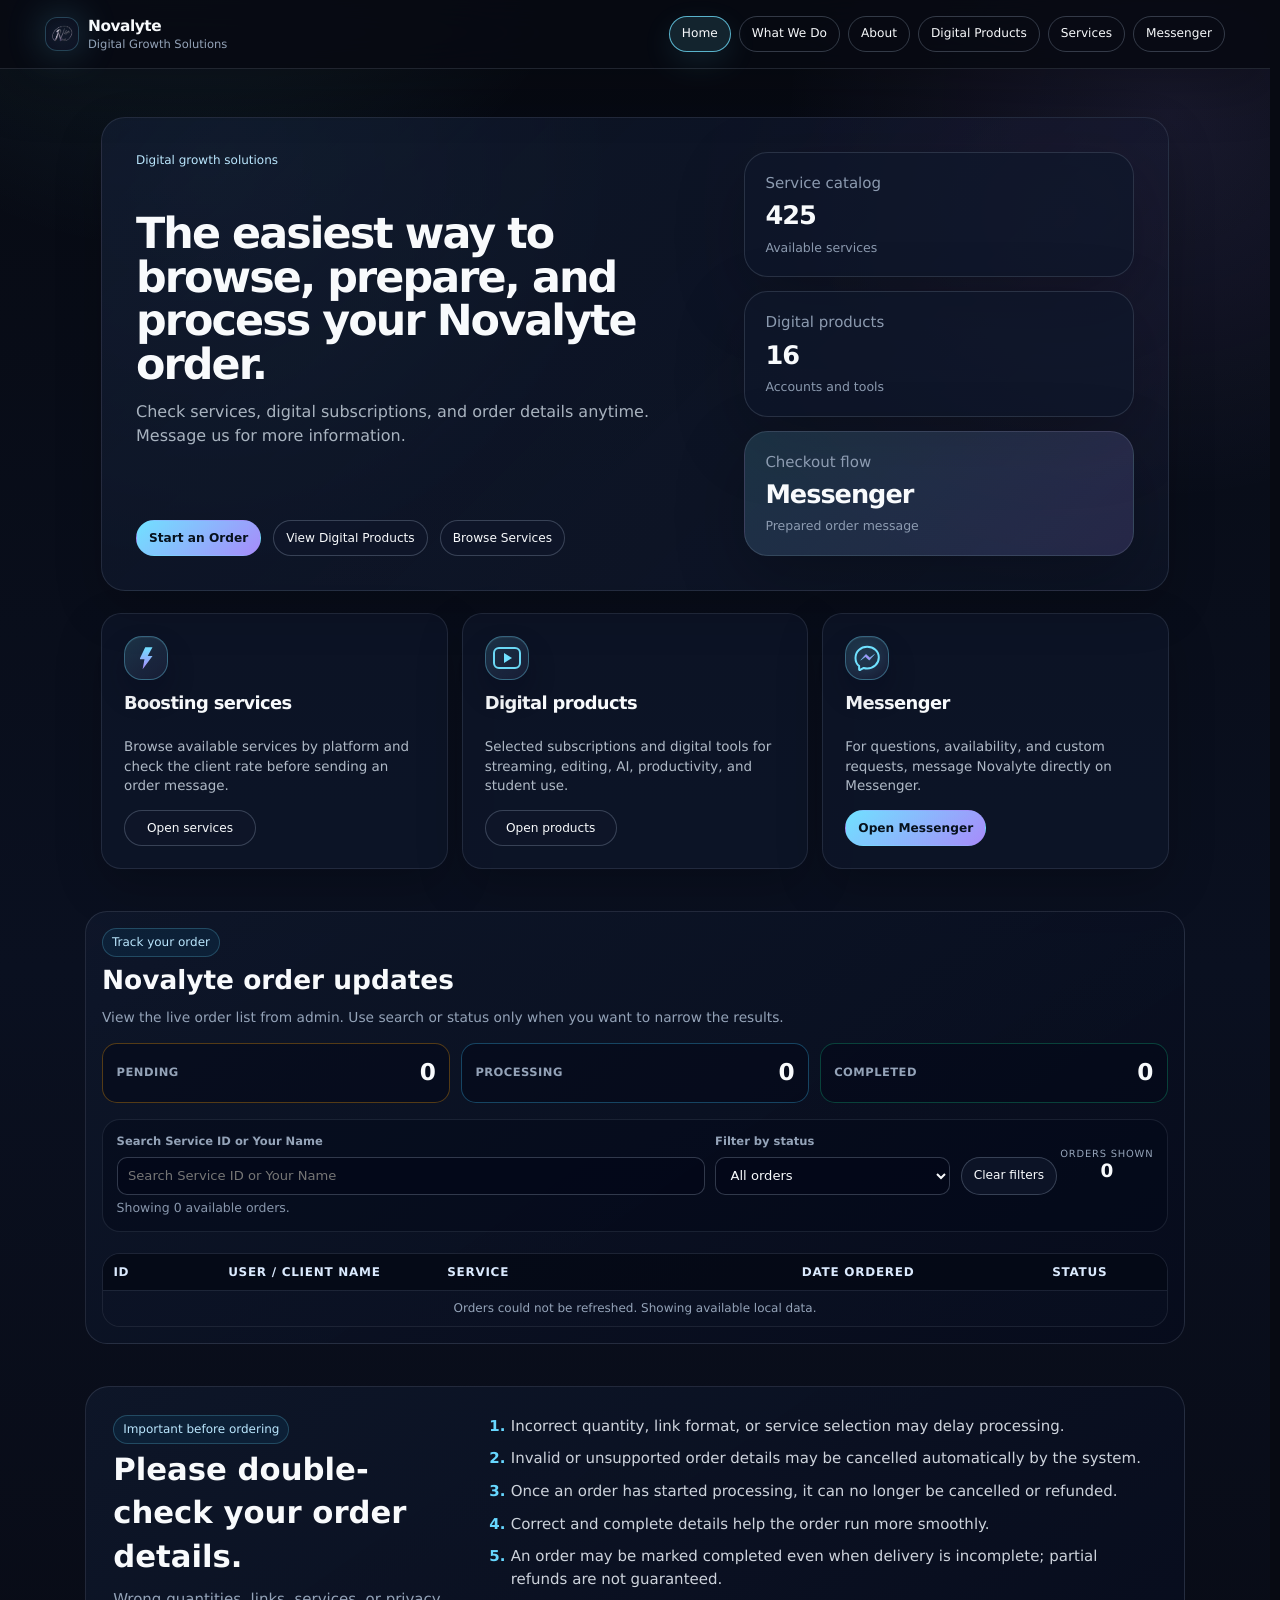
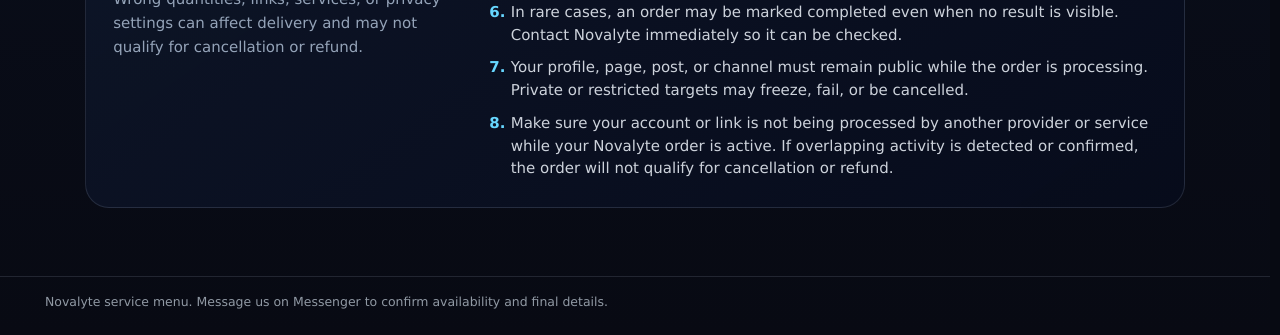
==== index.html @ 7246954b "Novalyte-v6.0.40-group-and-fade-voided-orders" ====
<!doctype html>
<html lang="en">
<head>
  <meta charset="utf-8">
  <meta name="viewport" content="width=device-width, initial-scale=1">
  <title>Novalyte Digital Growth Portal</title>
  <meta name="description" content="Novalyte digital growth portal for social growth services, digital subscriptions, and Messenger-ready checkout.">
  <link rel="icon" href="assets/icons/novalyte.svg" type="image/svg+xml">
  <link rel="stylesheet" href="assets/css/styles.css?v=6.0.40">
  <link rel="stylesheet" href="assets/css/mobile.css?v=6.0.31" media="screen and (max-width: 820px)">
</head>
<body data-build="v6.0.0">
  <header class="topbar">
    <div class="shell topbar-inner">
      <a class="brand" href="#top" id="homeBrand" aria-label="Novalyte home">
        <span class="logo-mark brand-logo-frame">
          <img class="brand-logo-img" src="./Resources/Brand/novalyte.png?v=6.0.0" alt="Novalyte" loading="eager" decoding="async">
        </span>
        <span>
          <span class="brand-title">Novalyte</span>
          <span class="brand-subtitle">Digital Growth Solutions</span>
        </span>
      </a>
      <button class="mobile-nav-toggle" id="mobileNavToggle" type="button" aria-label="Open menu" aria-expanded="false" aria-controls="primaryNav">
        <span></span>
        <span></span>
        <span></span>
      </button>
      <nav class="nav-actions" id="primaryNav" aria-label="Primary navigation">
        <a class="btn ghost" href="#home" id="homeNavBtn">Home</a>
        <a class="btn ghost" href="#what-we-do" id="whatWeDoNavBtn">What We Do</a>
        <a class="btn ghost" href="#about-novalyte" id="aboutNavBtn">About</a>
        <a class="btn ghost" href="#digital-products" id="digitalProductsNavBtn">Digital Products</a>
        <a class="btn ghost" href="#services" id="servicesNavBtn">Services</a>
        <a class="btn ghost" href="https://www.facebook.com/messages/t/1240324299157071" id="messengerNavLink" target="_blank" rel="noopener">Messenger</a>
      </nav>
    </div>
  </header>

  <main id="top">
    <section class="client-home-section" id="home">
      <div class="shell client-home-shell">
        <div class="client-home-hero elevated-card">
          <div class="client-home-copy">
            <span class="eyebrow client-home-eyebrow-plain">Digital growth solutions</span>
            <h1>The easiest way to browse, prepare, and process your Novalyte order.</h1>
            <p>Check services, digital subscriptions, and order details anytime. Message us for more information.</p>
            <div class="client-home-actions">
              <button class="btn primary" type="button" data-client-view="order">Start an Order</button>
              <button class="btn" type="button" data-client-view="digital-products">View Digital Products</button>
              <button class="btn" type="button" data-client-view="services">Browse Services</button>
            </div>
          </div>
          <div class="client-home-panel">
            <div class="home-metric-card">
              <span>Service catalog</span>
              <strong id="homeVisibleServices">0</strong>
              <small>Available services</small>
            </div>
            <div class="home-metric-card">
              <span>Digital products</span>
              <strong id="homeDigitalProducts">0</strong>
              <small>Accounts and tools</small>
            </div>
            <div class="home-metric-card highlight">
              <span>Checkout flow</span>
              <strong>Messenger</strong>
              <small>Prepared order message</small>
            </div>
          </div>
        </div>

        <div class="client-info-grid">
          <article class="client-info-card">
            <span class="info-icon info-icon-boost" aria-hidden="true"></span>
            <h2>Boosting services</h2>
            <p>Browse available services by platform and check the client rate before sending an order message.</p>
            <button class="btn small" type="button" data-client-view="services">Open services</button>
          </article>
          <article class="client-info-card">
            <span class="info-icon info-icon-digital" aria-hidden="true"></span>
            <h2>Digital products</h2>
            <p>Selected subscriptions and digital tools for streaming, editing, AI, productivity, and student use.</p>
            <button class="btn small" type="button" data-client-view="digital-products">Open products</button>
          </article>
          <article class="client-info-card">
            <span class="info-icon info-icon-message" aria-hidden="true">
              <svg class="messenger-svg" viewBox="0 0 64 64" focusable="false" aria-hidden="true">
                <path class="messenger-bubble" d="M32 8C18.2 8 7.4 18.1 7.4 31.5c0 7 2.9 13.1 7.7 17.3v7.2c0 1.1 1.3 1.8 2.2 1.1l7.6-4.2c2.3.7 4.7 1.1 7.2 1.1 13.8 0 24.6-10.1 24.6-23.5S45.8 8 32 8Z"/>
                <path class="messenger-bolt" d="M18.4 36.3 29.5 24l8.2 7.3 10-7.3-11.1 12.3-8.2-7.1-10 7.1Z"/>
              </svg>
            </span>
            <h2>Messenger</h2>
            <p>For questions, availability, and custom requests, message Novalyte directly on Messenger.</p>
            <a class="btn small primary" href="https://www.facebook.com/messages/t/1240324299157071" target="_blank" rel="noopener">Open Messenger</a>
          </article>
        </div>

        <section class="client-order-tracker" aria-labelledby="clientOrderTrackerTitle">
          <div class="client-order-tracker-heading">
            <div>
              <span class="eyebrow">Track your order</span>
              <h2 id="clientOrderTrackerTitle">Novalyte order updates</h2>
              <p>View the live order list from admin. Use search or status only when you want to narrow the results.</p>
            </div>
          </div>

          <div class="client-order-count-grid" aria-label="Live order counts">
            <article class="client-order-count-card pending">
              <span>Pending</span>
              <strong id="clientPendingCount">0</strong>
            </article>
            <article class="client-order-count-card processing">
              <span>Processing</span>
              <strong id="clientProcessingCount">0</strong>
            </article>
            <article class="client-order-count-card completed">
              <span>Completed</span>
              <strong id="clientCompletedCount">0</strong>
            </article>
          </div>

          <form class="client-order-filter-bar" id="clientOrderLookupForm">
            <div class="field client-order-search-field">
              <label for="clientOrderLookup">Search Service ID or Your Name</label>
              <input class="input" id="clientOrderLookup" type="search" autocomplete="off" placeholder="Search Service ID or Your Name">
            </div>
            <div class="field client-order-status-field">
              <label for="clientOrderStatusSelect">Filter by status</label>
              <select class="select" id="clientOrderStatusSelect">
                <option value="all">All orders</option>
                <option value="pending">Pending</option>
                <option value="processing">Processing</option>
                <option value="completed">Completed</option>
              </select>
            </div>
            <button class="btn client-order-clear" id="clientOrderClearBtn" type="button">Clear filters</button>
            <div class="client-order-summary" aria-live="polite"><span>Orders shown</span><strong id="clientOrderResultCount">0</strong></div>
            <small class="client-order-lookup-notice" id="clientOrderLookupNotice" aria-live="polite">Showing all available orders.</small>
          </form>

          <div class="client-order-results" id="clientOrderResults" aria-live="polite">
            <div class="client-order-table-wrap">
              <table class="client-order-table">
                <colgroup>
                  <col class="client-order-col-id">
                  <col class="client-order-col-client">
                  <col class="client-order-col-service">
                  <col class="client-order-col-date">
                  <col class="client-order-col-status">
                </colgroup>
                <thead>
                  <tr>
                    <th scope="col">ID</th>
                    <th scope="col">User / Client Name</th>
                    <th scope="col">Service</th>
                    <th scope="col">Date Ordered</th>
                    <th scope="col">Status</th>
                  </tr>
                </thead>
                <tbody id="clientOrderResultList"></tbody>
              </table>
            </div>
          </div>
        </section>

        <section class="client-announcement-card" aria-labelledby="clientAnnouncementTitle">
          <div class="client-announcement-heading">
            <span class="eyebrow">Important before ordering</span>
            <h2 id="clientAnnouncementTitle">Please double-check your order details.</h2>
            <p>Wrong quantities, links, services, or privacy settings can affect delivery and may not qualify for cancellation or refund.</p>
          </div>
          <ol class="client-announcement-list">
            <li>Incorrect quantity, link format, or service selection may delay processing.</li>
            <li>Invalid or unsupported order details may be cancelled automatically by the system.</li>
            <li>Once an order has started processing, it can no longer be cancelled or refunded.</li>
            <li>Correct and complete details help the order run more smoothly.</li>
            <li>An order may be marked completed even when delivery is incomplete; partial refunds are not guaranteed.</li>
            <li>In rare cases, an order may be marked completed even when no result is visible. Contact Novalyte immediately so it can be checked.</li>
            <li>Your profile, page, post, or channel must remain public while the order is processing. Private or restricted targets may freeze, fail, or be cancelled.</li>
            <li>Make sure your account or link is not being processed by another provider or service while your Novalyte order is active. If overlapping activity is detected or confirmed, the order will not qualify for cancellation or refund.</li>
          </ol>
        </section>

      </div>
    </section>

    <section class="client-standalone-section hidden" id="what-we-do" aria-labelledby="clientWhatWeDoTitle">
      <div class="shell client-standalone-shell">
        <div class="client-direction-section elevated-card">
          <div class="client-section-heading">
            <span class="eyebrow">What we do</span>
            <h1 id="clientWhatWeDoTitle">A cleaner way to order social growth services and digital products.</h1>
            <p>Novalyte keeps the process simple: browse the menu, prepare details, send a message, and confirm before anything is processed.</p>
          </div>
          <div class="client-feature-grid">
            <article class="client-feature-card">
              <h3>Social growth services</h3>
              <p>Organized service options for views, reactions, followers, members, shares, and other platform-based needs.</p>
            </article>
            <article class="client-feature-card">
              <h3>Digital subscriptions</h3>
              <p>Selected streaming, AI, editing, and student tools with clear client pricing.</p>
            </article>
            <article class="client-feature-card">
              <h3>Order coordination</h3>
              <p>Order details are prepared in a clear format so the conversation is easier to confirm.</p>
            </article>
            <article class="client-feature-card">
              <h3>Clear service flow</h3>
              <p>A guided flow from browsing to Messenger confirmation, without unnecessary steps.</p>
            </article>
          </div>
        </div>

        <div class="client-process-section elevated-card" aria-labelledby="clientProcessTitle">
          <div class="client-section-heading compact-heading">
            <span class="eyebrow">Simple process</span>
            <h2 id="clientProcessTitle">Browse, prepare, message, then confirm.</h2>
            <p>A simple client flow that keeps details clear before processing.</p>
          </div>
          <div class="client-process-steps">
            <article><strong>01</strong><h3>Browse</h3><p>Choose a service or digital product from the available menu.</p></article>
            <article><strong>02</strong><h3>Prepare</h3><p>Add links, usernames, quantity, or product request details.</p></article>
            <article><strong>03</strong><h3>Message</h3><p>Send the prepared details through Messenger for review.</p></article>
            <article><strong>04</strong><h3>Confirm</h3><p>Confirm the final details before the order moves forward.</p></article>
          </div>
        </div>
      </div>
    </section>

    <section class="client-standalone-section hidden" id="about-novalyte" aria-labelledby="aboutNovalyteTitle">
      <div class="shell client-standalone-shell">
        <div class="client-about-card elevated-card">
          <span class="eyebrow">About Novalyte</span>
          <h1 id="aboutNovalyteTitle">Simple, organized, and client-friendly ordering.</h1>
        </div>

        <div class="client-reviews-section elevated-card" aria-labelledby="clientReviewsTitle">
          <div class="client-section-heading review-heading">
            <span class="eyebrow">Customer Feedback</span>
            <h2 id="clientReviewsTitle">Feedback from our customers</h2>
          </div>
          <div class="review-cards-scroll" id="reviewCards" aria-live="polite"></div>
          <form class="review-form" id="reviewForm">
            <div class="field review-rating-field">
              <label id="reviewRatingLabel">Rate Your Experience</label>
              <div class="review-rating-input" id="reviewRatingControl" role="slider" aria-labelledby="reviewRatingLabel" aria-valuemin="0" aria-valuemax="5" aria-valuenow="0" tabindex="0" data-rating="0">
                <button class="review-rating-star" type="button" data-star="1" aria-label="Rate 1 star"><span aria-hidden="true">★</span></button>
                <button class="review-rating-star" type="button" data-star="2" aria-label="Rate 2 stars"><span aria-hidden="true">★</span></button>
                <button class="review-rating-star" type="button" data-star="3" aria-label="Rate 3 stars"><span aria-hidden="true">★</span></button>
                <button class="review-rating-star" type="button" data-star="4" aria-label="Rate 4 stars"><span aria-hidden="true">★</span></button>
                <button class="review-rating-star" type="button" data-star="5" aria-label="Rate 5 stars"><span aria-hidden="true">★</span></button>
              </div>
              <input type="hidden" id="reviewRatingValue" value="">
              <small class="field-hint" id="reviewRatingText">Tap a star to rate</small>
            </div>
            <div class="field review-text-field">
              <label for="reviewText">Share Your Feedback</label>
              <textarea class="textarea" id="reviewText" maxlength="1000" rows="5" placeholder="Write your feedback for Novalyte. Maximum 1000 characters."></textarea>
              <small class="field-hint"><span id="reviewCharCount">0</span>/1000 characters</small>
            </div>
            <div class="review-form-actions">
              <button class="btn primary" id="submitReviewBtn" type="submit">Submit Feedback</button>
            </div>
          </form>
        </div>
      </div>
    </section>

    <section class="provider-hero hidden" id="order-panel">
      <div class="shell provider-shell">
        <div class="provider-title-row provider-title-row-clean">
          <div>
            <span class="eyebrow">SMM-style order preview</span>
            <h1>Choose a service, enter your link, and see your total.</h1>
            <p>Final client prices are shown clearly before you proceed to Messenger.</p>
          </div>
        </div>

        <form class="provider-calculator-card" id="orderForm">
          <div class="provider-search-group">
            <div class="provider-searchbar">
              <span class="search-glyph" aria-hidden="true">⌕</span>
              <input id="calcSearch" type="search" placeholder="Type service ID, platform, or keyword" autocomplete="off" aria-controls="calcSearchSuggestions" aria-expanded="false">
            </div>
            <div class="service-suggestions hidden" id="calcSearchSuggestions" role="listbox" aria-label="Matching services"></div>
          </div>

          <div class="provider-field">
            <label for="calcCategory">Category</label>
            <div class="select-with-platform-icon">
              <span class="select-platform-icon" id="categoryIcon" aria-hidden="true"></span>
              <select id="calcCategory" class="mobile-enhanced-select provider-select"></select>
            </div>
          </div>

          <div class="provider-field">
            <label for="calcService">Services</label>
            <select id="calcService" class="mobile-enhanced-select provider-select service-select"></select>
          </div>

          <div class="selected-service-strip" id="selectedServiceSummary" aria-live="polite">
            <span class="summary-placeholder">Select a service to preview ID, rate, min/max, and ETA.</span>
          </div>

          <div class="provider-field">
            <label for="calcLink">Link / Username</label>
            <input class="provider-input" id="calcLink" type="text" placeholder="Paste the post link, profile link, or username">
          </div>

          <div class="provider-field">
            <label for="calcQuantity">Quantity</label>
            <input class="provider-input" id="calcQuantity" type="number" min="0" step="1" placeholder="Enter quantity">
            <small class="field-hint" id="quantityHint">Min and max will appear after selecting a service.</small>
          </div>

          <div class="provider-field">
            <label>Charge</label>
            <div class="charge-field" id="clientTotal">₱0.00</div>
            <small class="field-hint" id="chargeHint">Your total will update automatically.</small>
          </div>

          <div class="provider-order-actions">
            <button class="new-order-btn" id="proceedOrderBtn" type="button">Proceed Order</button>
            <button class="copy-link-btn" id="copyOrderBtn" type="button">Copy Details Only</button>
          </div>

          <details class="message-preview-panel">
            <summary>View generated order message</summary>
            <div class="client-message" id="orderMessage">Select a service first.</div>
          </details>

          <p class="panel-note" id="calcNotice">Choose a service, paste your link, enter quantity, and proceed through Messenger.</p>
        </form>
      </div>
    </section>

    <section class="section digital-products-section hidden" id="digital-products">
      <div class="shell">
        <div class="section-head">
          <div>
            <span class="eyebrow">Digital Products</span>
            <h2>Premium accounts and subscriptions</h2>
            <p>Browse available accounts, tools, and subscriptions with clear client pricing.</p>
          </div>
        </div>

        <div class="control-panel directory-controls digital-product-controls">
          <div class="controls-grid">
            <div class="field">
              <label for="digitalProductSearch">Search</label>
              <input class="input" id="digitalProductSearch" type="search" placeholder="Search Netflix, ChatGPT, Canva, Spotify...">
            </div>
            <div class="field">
              <label for="digitalProductFilter">Category</label>
              <select class="select mobile-enhanced-select" id="digitalProductFilter"></select>
            </div>
            <button class="btn" id="clearDigitalProductFilters" type="button">Clear</button>
          </div>
        </div>

        <div class="digital-products-grid" id="digitalProductsGrid"></div>
        <div class="empty-state hidden" id="emptyDigitalProducts">No digital product found. Try another search/filter.</div>
      </div>
    </section>

    <section class="section service-directory-section hidden" id="services">
      <div class="shell">
        <div class="section-head">
          <div>
            <span class="eyebrow">Service directory</span>
            <h2>Available Services</h2>
            <p>Browse available services, check the rate, then prepare your order message.</p>
          </div>
        </div>

        <div class="control-panel directory-controls">
          <div class="controls-grid">
            <div class="field">
              <label for="serviceSearch">Search</label>
              <input class="input" id="serviceSearch" type="search" placeholder="Search Facebook, TikTok, Reactions, service ID...">
            </div>
            <div class="field">
              <label for="platformFilter">Platform</label>
              <select class="select mobile-enhanced-select" id="platformFilter"></select>
            </div>
            <div class="field">
              <label for="categoryFilter">Category</label>
              <select class="select mobile-enhanced-select" id="categoryFilter"></select>
            </div>
            <button class="btn" id="clearFilters" type="button">Clear</button>
          </div>
        </div>

        <div class="table-wrap public-services-table">
          <table>
            <colgroup class="service-table-colgroup">
              <col class="service-col-id">
              <col class="service-col-platform">
              <col class="service-col-service">
              <col class="service-col-rate">
              <col class="service-col-range">
              <col class="service-col-eta">
              <col class="service-col-action">
            </colgroup>
            <thead>
              <tr>
                <th>ID</th>
                <th>Platform</th>
                <th>Service</th>
                <th>Rate</th>
                <th>Min / Max</th>
                <th>ETA</th>
                <th>Action</th>
              </tr>
            </thead>
            <tbody id="servicesGrid"></tbody>
          </table>
        </div>
        <div class="mobile-service-card-list hidden" id="mobileServiceCards" aria-label="Services mobile list"></div>
        <div class="pagination-bar" id="servicePagination" aria-label="Services pagination"></div>
        <div class="empty-state hidden" id="emptyServices">No visible service found. Try another search/filter.</div>
      </div>
    </section>
  </main>

  <div class="modal-backdrop" id="digitalProductModal" aria-hidden="true">
    <div class="modal-card small-modal digital-product-modal-card" role="dialog" aria-modal="true" aria-labelledby="digitalProductModalTitle">
      <div class="modal-head">
        <div>
          <span class="eyebrow" id="digitalProductModalCategory">Digital Product</span>
          <h2 id="digitalProductModalTitle">Product details</h2>
        </div>
        <button class="btn icon-btn" type="button" id="digitalProductModalClose" aria-label="Close digital product details">×</button>
      </div>
      <div class="digital-product-modal-body">
        <img id="digitalProductModalImage" src="" alt="" class="digital-product-modal-image">
        <strong id="digitalProductModalPrice" class="digital-product-modal-price">₱0.00</strong>
        <p id="digitalProductModalDescription"></p>
      </div>
      <div class="modal-actions">
        <button class="btn primary" type="button" id="digitalProductModalCheckout">Checkout</button>
      </div>
    </div>
  </div>


  <footer class="footer">
    <div class="shell">
      Novalyte service menu. Message us on Messenger to confirm availability and final details.
    </div>
  </footer>

  <script src="assets/js/cloud-config.js?v=6.0.39"></script>
  <script src="assets/js/remoteStore.js?v=6.0.31"></script>
  <script src="assets/js/data.js?v=6.0.31"></script>
  <script src="assets/js/store.js?v=6.0.31"></script>
  <script src="assets/js/app.js?v=6.0.0"></script>
</body>
</html>
---- assets/css/styles.css ----
:root {
  color-scheme: dark;
  --bg: #070a12;
  --panel: rgba(15, 23, 42, 0.78);
  --panel-solid: #0f172a;
  --panel-soft: rgba(30, 41, 59, 0.66);
  --line: rgba(148, 163, 184, 0.18);
  --line-strong: rgba(148, 163, 184, 0.32);
  --text: #f8fafc;
  --muted: #94a3b8;
  --muted-2: #64748b;
  --brand: #70e1ff;
  --brand-2: #a78bfa;
  --brand-3: #ff6bd6;
  --success: #22c55e;
  --danger: #ef4444;
  --warning: #f59e0b;
  --shadow: 0 20px 60px rgba(0, 0, 0, 0.38);
  --radius-lg: 28px;
  --radius-md: 18px;
  --radius-sm: 12px;
  --font: Inter, ui-sans-serif, system-ui, -apple-system, BlinkMacSystemFont, "Segoe UI", sans-serif;
}

* {
  box-sizing: border-box;
}

/* Auto-hiding scrollbars: hidden by default, visible only while scrolling. */
* {
  scrollbar-width: none;
}

*::-webkit-scrollbar {
  width: 0;
  height: 0;
}

html.is-scrolling-global,
body.is-scrolling,
.is-scrolling {
  scrollbar-width: thin;
  scrollbar-color: rgba(112, 225, 255, 0.58) transparent;
}

html.is-scrolling-global::-webkit-scrollbar,
body.is-scrolling::-webkit-scrollbar,
.is-scrolling::-webkit-scrollbar {
  width: 8px;
  height: 8px;
}

html.is-scrolling-global::-webkit-scrollbar-thumb,
body.is-scrolling::-webkit-scrollbar-thumb,
.is-scrolling::-webkit-scrollbar-thumb {
  background: linear-gradient(180deg, rgba(112, 225, 255, 0.72), rgba(167, 139, 250, 0.72));
  border-radius: 999px;
}

html.is-scrolling-global::-webkit-scrollbar-track,
body.is-scrolling::-webkit-scrollbar-track,
.is-scrolling::-webkit-scrollbar-track {
  background: transparent;
}

html {
  scroll-behavior: smooth;
}

body {
  margin: 0;
  min-height: 100vh;
  color: var(--text);
  background:
    radial-gradient(circle at 15% 0%, rgba(112, 225, 255, 0.16), transparent 28rem),
    radial-gradient(circle at 85% 20%, rgba(255, 107, 214, 0.13), transparent 24rem),
    radial-gradient(circle at 50% 90%, rgba(167, 139, 250, 0.12), transparent 26rem),
    var(--bg);
  font-family: var(--font);
  line-height: 1.5;
}

a {
  color: inherit;
  text-decoration: none;
}

button, input, select, textarea {
  font: inherit;
}

button {
  cursor: pointer;
}

.shell {
  width: min(1180px, calc(100% - 32px));
  margin: 0 auto;
}

.topbar {
  position: sticky;
  top: 0;
  z-index: 40;
  backdrop-filter: blur(18px);
  background: rgba(7, 10, 18, 0.76);
  border-bottom: 1px solid var(--line);
}

.topbar-inner {
  min-height: 76px;
  display: flex;
  align-items: center;
  justify-content: space-between;
  gap: 18px;
}

.brand {
  display: inline-flex;
  align-items: center;
  gap: 12px;
  min-width: 0;
}

.logo-mark {
  width: 42px;
  height: 42px;
  border-radius: 16px;
  display: grid;
  place-items: center;
  background:
    linear-gradient(135deg, rgba(112, 225, 255, 0.95), rgba(167, 139, 250, 0.9) 48%, rgba(255, 107, 214, 0.9));
  box-shadow: 0 0 38px rgba(112, 225, 255, 0.25);
  font-weight: 900;
  letter-spacing: -0.08em;
  color: #050816;
}

.brand-title {
  display: block;
  font-weight: 850;
  letter-spacing: -0.03em;
}

.brand-subtitle {
  display: block;
  color: var(--muted);
  font-size: 0.82rem;
  margin-top: -2px;
}

.nav-actions {
  display: flex;
  align-items: center;
  flex-wrap: wrap;
  gap: 10px;
}

.btn {
  border: 1px solid var(--line-strong);
  border-radius: 999px;
  padding: 0.82rem 1.04rem;
  background: rgba(15, 23, 42, 0.82);
  color: var(--text);
  display: inline-flex;
  align-items: center;
  justify-content: center;
  gap: 0.55rem;
  transition: transform 170ms ease, border-color 170ms ease, background 170ms ease, box-shadow 170ms ease;
  min-height: 42px;
  white-space: nowrap;
}

.btn:hover {
  transform: translateY(-1px);
  border-color: rgba(112, 225, 255, 0.54);
  box-shadow: 0 10px 30px rgba(112, 225, 255, 0.10);
}

.btn:active {
  transform: translateY(0) scale(0.98);
}

.btn.primary {
  color: #06111c;
  border-color: transparent;
  background: linear-gradient(135deg, var(--brand), var(--brand-2));
  font-weight: 800;
}

.btn.danger {
  border-color: rgba(239, 68, 68, 0.38);
  color: #fecaca;
}

.btn.success {
  border-color: rgba(34, 197, 94, 0.38);
  color: #bbf7d0;
}

.btn.warning {
  border-color: rgba(245, 158, 11, 0.38);
  color: #fde68a;
}

.btn.ghost {
  background: transparent;
}

.btn.small {
  padding: 0.56rem 0.76rem;
  min-height: 36px;
  font-size: 0.88rem;
}

.btn.icon-btn,
.modal-x-btn {
  width: 38px;
  min-width: 38px;
  height: 38px;
  min-height: 38px;
  padding: 0;
  display: inline-grid;
  place-items: center;
  border-radius: 999px;
  font-size: 1.2rem;
  font-weight: 900;
  line-height: 1;
}

.hero {
  padding: 74px 0 36px;
}

.hero-grid {
  display: grid;
  grid-template-columns: minmax(0, 1.04fr) minmax(320px, 0.66fr);
  gap: 24px;
  align-items: stretch;
}

.eyebrow {
  display: inline-flex;
  align-items: center;
  gap: 8px;
  padding: 0.42rem 0.72rem;
  border-radius: 999px;
  border: 1px solid rgba(112, 225, 255, 0.22);
  color: #bae6fd;
  background: rgba(14, 165, 233, 0.08);
  font-size: 0.86rem;
}

.hero h1,
.page-title h1 {
  margin: 18px 0 14px;
  font-size: clamp(2.6rem, 7vw, 5.8rem);
  line-height: 0.92;
  letter-spacing: -0.075em;
}

.gradient-text {
  background: linear-gradient(135deg, #ffffff, var(--brand) 38%, var(--brand-2) 72%, var(--brand-3));
  -webkit-background-clip: text;
  background-clip: text;
  color: transparent;
}

.hero p,
.page-title p {
  max-width: 760px;
  color: var(--muted);
  font-size: 1.05rem;
}

.hero-actions {
  margin-top: 26px;
  display: flex;
  flex-wrap: wrap;
  gap: 12px;
}

.hero-panel,
.card,
.control-panel,
.modal-card,
.login-card {
  border: 1px solid var(--line);
  background: var(--panel);
  box-shadow: var(--shadow);
  backdrop-filter: blur(18px);
}

.hero-panel {
  border-radius: var(--radius-lg);
  padding: 24px;
  overflow: hidden;
  position: relative;
}

.hero-panel::before {
  content: "";
  position: absolute;
  inset: -1px;
  pointer-events: none;
  background:
    radial-gradient(circle at 20% 10%, rgba(112, 225, 255, 0.18), transparent 12rem),
    radial-gradient(circle at 100% 90%, rgba(255, 107, 214, 0.15), transparent 13rem);
}

.panel-content {
  position: relative;
  z-index: 1;
}

.metric-list {
  display: grid;
  gap: 12px;
  margin-top: 20px;
}

.metric-line {
  display: flex;
  justify-content: space-between;
  gap: 12px;
  padding: 12px 0;
  border-bottom: 1px solid var(--line);
  color: var(--muted);
}

.metric-line strong {
  color: var(--text);
}

.section {
  padding: 32px 0;
}

.section-head {
  display: flex;
  align-items: end;
  justify-content: space-between;
  gap: 18px;
  margin-bottom: 18px;
}

.section-head h2,
.card h3,
.control-panel h3 {
  margin: 0;
  letter-spacing: -0.035em;
}

.section-head p {
  margin: 6px 0 0;
  color: var(--muted);
}

.control-panel {
  border-radius: var(--radius-lg);
  padding: 18px;
}

.controls-grid {
  display: grid;
  grid-template-columns: 1.2fr 0.78fr 0.78fr auto;
  gap: 12px;
  align-items: end;
}

.field {
  display: grid;
  gap: 7px;
}

.field label {
  color: var(--muted);
  font-size: 0.84rem;
  font-weight: 700;
}

.input,
.select,
.textarea {
  width: 100%;
  color: var(--text);
  background: rgba(2, 6, 23, 0.58);
  border: 1px solid var(--line-strong);
  border-radius: var(--radius-sm);
  outline: none;
  padding: 0.86rem 0.9rem;
  transition: border-color 160ms ease, box-shadow 160ms ease, background 160ms ease;
}

.textarea {
  min-height: 94px;
  resize: vertical;
}

.input:focus,
.select:focus,
.textarea:focus {
  border-color: rgba(112, 225, 255, 0.72);
  box-shadow: 0 0 0 4px rgba(112, 225, 255, 0.08);
  background: rgba(2, 6, 23, 0.75);
}

.cards-grid {
  display: grid;
  grid-template-columns: repeat(3, minmax(0, 1fr));
  gap: 16px;
}

.card {
  border-radius: var(--radius-lg);
  padding: 18px;
  position: relative;
  overflow: hidden;
}

.card::after {
  content: "";
  position: absolute;
  inset: auto -30% -50% 30%;
  height: 120px;
  background: radial-gradient(circle, rgba(112, 225, 255, 0.10), transparent 70%);
  pointer-events: none;
}

.service-card {
  min-height: 260px;
  display: flex;
  flex-direction: column;
  gap: 14px;
}

.card-top {
  display: flex;
  justify-content: space-between;
  align-items: flex-start;
  gap: 12px;
}

.platform-pill,
.status-pill,
.tag,
.id-chip {
  display: inline-flex;
  align-items: center;
  gap: 7px;
  width: fit-content;
  border-radius: 999px;
  padding: 0.34rem 0.62rem;
  font-size: 0.78rem;
  font-weight: 800;
  border: 1px solid var(--line);
  background: rgba(15, 23, 42, 0.68);
  color: #dbeafe;
}

.platform-dot {
  width: 9px;
  height: 9px;
  border-radius: 999px;
  background: var(--brand);
  box-shadow: 0 0 18px var(--brand);
}

.platform-facebook .platform-dot { background: #60a5fa; box-shadow: 0 0 18px #60a5fa; }
.platform-instagram .platform-dot { background: #fb7185; box-shadow: 0 0 18px #fb7185; }
.platform-tiktok .platform-dot { background: #5eead4; box-shadow: 0 0 18px #5eead4; }
.platform-youtube .platform-dot { background: #f87171; box-shadow: 0 0 18px #f87171; }
.platform-telegram .platform-dot { background: #38bdf8; box-shadow: 0 0 18px #38bdf8; }

.id-chip {
  color: var(--muted);
}

.service-card h3 {
  font-size: 1.1rem;
}

.service-desc {
  color: var(--muted);
  font-size: 0.92rem;
  margin: 0;
  flex: 1;
}

.price-row {
  display: flex;
  justify-content: space-between;
  gap: 12px;
  border-top: 1px solid var(--line);
  padding-top: 14px;
  color: var(--muted);
}

.price-row strong {
  color: var(--text);
  font-size: 1.1rem;
}

.mini-meta {
  display: grid;
  grid-template-columns: repeat(2, minmax(0, 1fr));
  gap: 8px;
}

.mini-meta span {
  color: var(--muted);
  background: rgba(2, 6, 23, 0.35);
  border: 1px solid var(--line);
  border-radius: 12px;
  padding: 8px 10px;
  font-size: 0.82rem;
}

.calculator-grid {
  display: grid;
  grid-template-columns: 1fr 0.8fr;
  gap: 18px;
  align-items: start;
}

.total-box {
  border-radius: var(--radius-md);
  background: linear-gradient(135deg, rgba(112, 225, 255, 0.13), rgba(167, 139, 250, 0.10));
  border: 1px solid rgba(112, 225, 255, 0.25);
  padding: 18px;
}

.total-box .label {
  color: var(--muted);
  font-size: 0.86rem;
}

.total-box .amount {
  margin: 4px 0 8px;
  font-size: clamp(2rem, 5vw, 3.5rem);
  letter-spacing: -0.06em;
  font-weight: 900;
}

.notice {
  border: 1px solid rgba(245, 158, 11, 0.25);
  color: #fef3c7;
  background: rgba(245, 158, 11, 0.08);
  border-radius: var(--radius-md);
  padding: 13px 14px;
  font-size: 0.92rem;
}

.admin-layout {
  display: grid;
  grid-template-columns: 280px minmax(0, 1fr);
  min-height: 100vh;
}

.sidebar {
  position: sticky;
  top: 0;
  height: 100vh;
  border-right: 1px solid var(--line);
  background: rgba(2, 6, 23, 0.58);
  backdrop-filter: blur(20px);
  padding: 22px;
  display: flex;
  flex-direction: column;
  gap: 22px;
}

.sidebar-nav {
  display: grid;
  gap: 8px;
}

.sidebar-nav a,
.sidebar-nav button {
  width: 100%;
  text-align: left;
  border: 1px solid transparent;
  background: transparent;
  color: var(--muted);
  border-radius: 14px;
  padding: 12px 13px;
  transition: background 160ms ease, color 160ms ease, border-color 160ms ease;
}

.sidebar-nav a:hover,
.sidebar-nav button:hover,
.sidebar-nav a.active {
  color: var(--text);
  background: rgba(15, 23, 42, 0.76);
  border-color: var(--line);
}

.admin-main {
  padding: 28px;
  min-width: 0;
}

.page-title {
  margin-bottom: 22px;
}

.page-title h1 {
  font-size: clamp(2rem, 6vw, 4rem);
}

.stats-grid {
  display: grid;
  grid-template-columns: repeat(4, minmax(0, 1fr));
  gap: 14px;
  margin-bottom: 18px;
}

.stat-card {
  border-radius: var(--radius-md);
  padding: 16px;
  border: 1px solid var(--line);
  background: rgba(15, 23, 42, 0.72);
}

.stat-card span {
  color: var(--muted);
  font-size: 0.82rem;
}

.stat-card strong {
  display: block;
  margin-top: 7px;
  font-size: 1.42rem;
  letter-spacing: -0.045em;
}

.stat-card.good strong { color: #bbf7d0; }
.stat-card.warn strong { color: #fde68a; }
.stat-card.bad strong { color: #fecaca; }

.toolbar {
  display: flex;
  flex-wrap: wrap;
  gap: 10px;
  align-items: center;
  justify-content: space-between;
  margin: 14px 0;
}

.toolbar-left,
.toolbar-right {
  display: flex;
  flex-wrap: wrap;
  gap: 10px;
  align-items: center;
}

.table-wrap {
  overflow: auto;
  border-radius: var(--radius-md);
  border: 1px solid var(--line);
}

table {
  width: 100%;
  border-collapse: collapse;
  min-width: 900px;
  background: rgba(15, 23, 42, 0.48);
}

th, td {
  padding: 13px 14px;
  border-bottom: 1px solid var(--line);
  text-align: left;
  vertical-align: middle;
  font-size: 0.9rem;
}

th {
  color: #cbd5e1;
  font-size: 0.78rem;
  text-transform: uppercase;
  letter-spacing: 0.06em;
  background: rgba(2, 6, 23, 0.34);
  position: sticky;
  top: 0;
}

td {
  color: #e2e8f0;
}

tr:hover td {
  background: rgba(112, 225, 255, 0.035);
}

.actions-cell {
  display: flex;
  flex-wrap: wrap;
  gap: 8px;
}

.status-pill.active,
.status-pill.visible {
  color: #bbf7d0;
  border-color: rgba(34, 197, 94, 0.32);
}

.status-pill.voided,
.status-pill.is-hidden {
  color: #fecaca;
  border-color: rgba(239, 68, 68, 0.32);
}

.modal-backdrop {
  position: fixed;
  inset: 0;
  z-index: 100;
  display: none;
  align-items: center;
  justify-content: center;
  padding: 20px;
  background: rgba(2, 6, 23, 0.72);
  backdrop-filter: blur(16px);
}

.modal-backdrop.open {
  display: flex;
}

.modal-card {
  width: min(760px, 100%);
  max-height: calc(100vh - 40px);
  overflow: auto;
  border-radius: var(--radius-lg);
  padding: 20px;
  transform: scale(0.96) translateY(10px);
  opacity: 0;
  animation: modalIn 180ms ease forwards;
}

@keyframes modalIn {
  to { transform: scale(1) translateY(0); opacity: 1; }
}

.modal-head {
  display: flex;
  align-items: flex-start;
  justify-content: space-between;
  gap: 14px;
  margin-bottom: 16px;
}

.modal-head h2 {
  margin: 0;
  letter-spacing: -0.04em;
}

.form-grid {
  display: grid;
  grid-template-columns: repeat(2, minmax(0, 1fr));
  gap: 12px;
}

.form-grid .full {
  grid-column: 1 / -1;
}

.modal-actions {
  display: flex;
  align-items: center;
  justify-content: flex-end;
  flex-wrap: wrap;
  gap: 10px;
  margin-top: 16px;
}

.login-page {
  min-height: 100vh;
  display: grid;
  place-items: center;
  padding: 22px;
}

.login-card {
  width: min(460px, 100%);
  border-radius: var(--radius-lg);
  padding: 28px;
}

.login-card h1 {
  margin: 22px 0 8px;
  font-size: 2.4rem;
  letter-spacing: -0.065em;
}

.login-card p {
  margin: 0 0 18px;
  color: var(--muted);
}

.lock-visual {
  width: 62px;
  height: 62px;
  border-radius: 22px;
  display: grid;
  place-items: center;
  background: linear-gradient(135deg, rgba(112, 225, 255, 0.22), rgba(255, 107, 214, 0.16));
  border: 1px solid rgba(112, 225, 255, 0.28);
  font-size: 1.6rem;
}

.login-footnote {
  color: var(--muted-2);
  font-size: 0.8rem;
  margin-top: 14px;
}

.hidden {
  display: none !important;
}

.toast-stack {
  position: fixed;
  right: 18px;
  bottom: 18px;
  z-index: 200;
  display: grid;
  gap: 10px;
}

.toast {
  max-width: min(360px, calc(100vw - 36px));
  border-radius: 16px;
  border: 1px solid var(--line);
  background: rgba(15, 23, 42, 0.96);
  color: var(--text);
  padding: 12px 14px;
  box-shadow: var(--shadow);
  transform: translateY(12px);
  opacity: 0;
  transition: transform 200ms ease, opacity 200ms ease;
}

.toast.show {
  transform: translateY(0);
  opacity: 1;
}

.toast.success { border-color: rgba(34, 197, 94, 0.4); }
.toast.error { border-color: rgba(239, 68, 68, 0.4); }
.toast.warning { border-color: rgba(245, 158, 11, 0.4); }

.empty-state {
  border: 1px dashed var(--line-strong);
  border-radius: var(--radius-md);
  padding: 24px;
  color: var(--muted);
  text-align: center;
}

.switch-row {
  display: flex;
  align-items: center;
  justify-content: space-between;
  gap: 14px;
  padding: 12px 0;
}

.checkbox-line {
  display: inline-flex;
  align-items: center;
  gap: 10px;
  color: var(--muted);
}

.checkbox-line input {
  width: 18px;
  height: 18px;
  accent-color: #70e1ff;
}

.client-message {
  white-space: pre-wrap;
  color: #dbeafe;
  font-size: 0.92rem;
}

.footer {
  color: var(--muted-2);
  border-top: 1px solid var(--line);
  padding: 22px 0 36px;
  margin-top: 28px;
}

@media (max-width: 1040px) {
  .hero-grid,
  .calculator-grid {
    grid-template-columns: 1fr;
  }

  .cards-grid,
  .stats-grid {
    grid-template-columns: repeat(2, minmax(0, 1fr));
  }

  .controls-grid {
    grid-template-columns: 1fr 1fr;
  }

  .admin-layout {
    grid-template-columns: 1fr;
  }

  .sidebar {
    position: static;
    height: auto;
  }

  .sidebar-nav {
    grid-template-columns: repeat(3, minmax(0, 1fr));
  }
}

@media (max-width: 720px) {
  .topbar-inner,
  .section-head,
  .toolbar {
    align-items: flex-start;
    flex-direction: column;
  }

  .cards-grid,
  .stats-grid,
  .controls-grid,
  .form-grid,
  .sidebar-nav {
    grid-template-columns: 1fr;
  }

  .admin-main {
    padding: 18px;
  }

  .hero {
    padding-top: 48px;
  }

  .brand-subtitle {
    display: none;
  }

  .nav-actions {
    width: 100%;
  }

  .nav-actions .btn {
    flex: 1;
  }
}

/* v1.1 cleanup polish */
body.modal-open {
  overflow: hidden;
}

.elevated-card {
  position: relative;
  overflow: hidden;
}

.elevated-card::before,
.admin-hero-card::before {
  content: "";
  position: absolute;
  inset: -40% -30% auto auto;
  width: 260px;
  height: 260px;
  background: radial-gradient(circle, rgba(112, 225, 255, 0.18), transparent 70%);
  pointer-events: none;
}

.login-brand-row {
  display: flex;
  align-items: center;
  gap: 14px;
  position: relative;
}

.login-brand-row h1 {
  margin: 10px 0 0;
}

.login-alert {
  border: 1px solid rgba(239, 68, 68, 0.35);
  color: #fecaca;
  background: rgba(239, 68, 68, 0.08);
  border-radius: var(--radius-sm);
  padding: 11px 12px;
  font-size: 0.9rem;
}

.password-field {
  position: relative;
}

.password-field .input {
  padding-right: 3.2rem;
}

.eye-btn {
  position: absolute;
  top: 50%;
  right: 8px;
  transform: translateY(-50%);
  width: 38px;
  height: 38px;
  border-radius: 12px;
  border: 1px solid var(--line);
  color: var(--text);
  background: rgba(15, 23, 42, 0.82);
  display: grid;
  place-items: center;
  transition: border-color 160ms ease, background 160ms ease, transform 160ms ease;
}

.eye-btn:hover,
.eye-btn.active {
  border-color: rgba(112, 225, 255, 0.58);
  background: rgba(112, 225, 255, 0.12);
}

.admin-hero-card {
  position: relative;
  overflow: hidden;
  border: 1px solid var(--line);
  border-radius: var(--radius-lg);
  background: linear-gradient(135deg, rgba(15, 23, 42, 0.78), rgba(30, 41, 59, 0.42));
  padding: 24px;
  box-shadow: var(--shadow);
}

.quick-links {
  display: flex;
  flex-wrap: wrap;
  gap: 10px;
  margin-top: 18px;
}

.sidebar-note {
  margin-top: auto;
}

.compact-panel {
  padding: 14px;
  border-radius: var(--radius-md);
}

.investment-card {
  display: grid;
  gap: 16px;
}

.button-field .split-actions,
.split-actions {
  display: flex;
  flex-wrap: wrap;
  gap: 10px;
}

.mini-table-wrap {
  max-height: 280px;
}

.mini-table {
  min-width: 620px;
}

.visibility-field {
  gap: 10px;
}

.readonly-input {
  color: #dbeafe;
  background: rgba(15, 23, 42, 0.88);
}

.calc-preview {
  display: grid;
  grid-template-columns: repeat(3, minmax(0, 1fr));
  gap: 10px;
}

.preview-card {
  border: 1px solid var(--line);
  border-radius: var(--radius-md);
  padding: 13px;
  background: rgba(2, 6, 23, 0.44);
}

.preview-card span {
  display: block;
  color: var(--muted);
  font-size: 0.78rem;
  font-weight: 800;
  text-transform: uppercase;
  letter-spacing: 0.05em;
}

.preview-card strong {
  display: block;
  margin-top: 5px;
  font-size: 1.15rem;
}

.preview-card.good strong {
  color: #bbf7d0;
}

.details-grid {
  display: grid;
  gap: 9px;
}

.detail-row {
  display: grid;
  grid-template-columns: 130px minmax(0, 1fr);
  gap: 12px;
  border: 1px solid var(--line);
  border-radius: 14px;
  padding: 10px 12px;
  background: rgba(2, 6, 23, 0.35);
}

.detail-row span {
  color: var(--muted);
  font-size: 0.84rem;
  font-weight: 800;
}

.detail-row strong {
  color: var(--text);
  overflow-wrap: anywhere;
}

.modal-card.wide-modal {
  width: min(920px, 100%);
}

.modal-card.small-modal {
  width: min(560px, 100%);
}

.status-pill.pending,
.status-pill.processing,
.status-pill.payment-partial {
  color: #fde68a;
  border-color: rgba(245, 158, 11, 0.35);
}

.status-pill.completed,
.status-pill.payment-paid {
  color: #bbf7d0;
  border-color: rgba(34, 197, 94, 0.35);
}

.status-pill.cancelled,
.status-pill.archived,
.status-pill.payment-unpaid {
  color: #fecaca;
  border-color: rgba(239, 68, 68, 0.35);
}

button:disabled,
.btn:disabled {
  cursor: not-allowed;
  opacity: 0.48;
  transform: none !important;
}

@media (max-width: 820px) {
  .calc-preview {
    grid-template-columns: 1fr;
  }

  .responsive-table {
    border: 0;
    overflow: visible;
  }

  .responsive-table table,
  .responsive-table thead,
  .responsive-table tbody,
  .responsive-table th,
  .responsive-table td,
  .responsive-table tr {
    display: block;
    min-width: 0;
    width: 100%;
  }

  .responsive-table thead {
    display: none;
  }

  .responsive-table tr {
    border: 1px solid var(--line);
    border-radius: var(--radius-md);
    background: rgba(15, 23, 42, 0.58);
    margin-bottom: 12px;
    overflow: hidden;
  }

  .responsive-table td {
    display: grid;
    grid-template-columns: 120px minmax(0, 1fr);
    gap: 10px;
    border-bottom: 1px solid var(--line);
    padding: 12px;
    font-size: 0.88rem;
  }

  .responsive-table td::before {
    content: attr(data-label);
    color: var(--muted);
    font-weight: 800;
    font-size: 0.78rem;
    text-transform: uppercase;
    letter-spacing: 0.04em;
  }

  .responsive-table td:last-child {
    border-bottom: 0;
  }

  .actions-cell {
    align-items: stretch;
  }

  .actions-cell .btn {
    flex: 1;
  }
}

@media (max-width: 560px) {
  .shell {
    width: min(100% - 22px, 1180px);
  }

  .topbar-inner {
    min-height: 66px;
  }

  .hero h1,
  .page-title h1 {
    font-size: clamp(2.05rem, 12vw, 3.2rem);
    letter-spacing: -0.06em;
  }

  .login-card,
  .modal-card,
  .admin-hero-card,
  .card,
  .control-panel {
    border-radius: 20px;
  }

  .modal-backdrop {
    padding: 10px;
    align-items: flex-end;
  }

  .modal-card {
    max-height: calc(100dvh - 20px);
    padding: 16px;
  }

  .modal-head {
    flex-direction: column;
  }

  .modal-head .btn {
    width: 100%;
  }

  .detail-row,
  .responsive-table td {
    grid-template-columns: 1fr;
  }

  .quick-links .btn,
  .toolbar-left,
  .toolbar-right,
  .toolbar-left .input,
  .toolbar-left .select,
  .toolbar-right .btn,
  .split-actions .btn,
  .modal-actions .btn {
    width: 100% !important;
  }
}

/* v1.2 navigation, pagination, platform icons, messenger CTA polish */
.password-field input::-ms-reveal,
.password-field input::-ms-clear {
  display: none;
  width: 0;
  height: 0;
}

.password-field input::-webkit-credentials-auto-fill-button,
.password-field input::-webkit-textfield-decoration-container {
  visibility: hidden;
  display: none !important;
  pointer-events: none;
}

.eye-btn {
  font-size: 1rem;
  line-height: 1;
}

.btn[disabled],
button[disabled] {
  cursor: not-allowed;
  opacity: 0.52;
  transform: none !important;
  box-shadow: none !important;
}

.platform-icon,
.platform-mini-icon {
  width: 22px;
  height: 22px;
  border-radius: 999px;
  display: inline-grid;
  place-items: center;
  flex: 0 0 auto;
  color: inherit;
  background: transparent;
  box-shadow: none;
  font-weight: 900;
}

.platform-mini-icon {
  width: 20px;
  height: 20px;
  font-size: 0.78rem;
}

.platform-icon svg {
  width: 15px;
  height: 15px;
  fill: currentColor;
}

.platform-facebook .platform-icon,
.platform-facebook .platform-mini-icon,
.platform-instagram .platform-icon,
.platform-instagram .platform-mini-icon,
.platform-tiktok .platform-icon,
.platform-tiktok .platform-mini-icon,
.platform-youtube .platform-icon,
.platform-youtube .platform-mini-icon,
.platform-telegram .platform-icon,
.platform-telegram .platform-mini-icon { background: transparent; color: inherit; }

.order-actions {
  justify-content: stretch;
}

.order-actions .btn {
  flex: 1 1 220px;
}

.messenger-note {
  margin-top: 12px;
  flex: 0;
}

.warning-notice {
  border-color: rgba(245, 158, 11, 0.48) !important;
  background: rgba(245, 158, 11, 0.12) !important;
}

.pagination-bar {
  display: flex;
  align-items: center;
  justify-content: space-between;
  gap: 12px;
  flex-wrap: wrap;
  margin-top: 16px;
  padding: 12px 14px;
  border: 1px solid var(--line);
  border-radius: var(--radius-md);
  background: rgba(15, 23, 42, 0.52);
}

.page-summary {
  color: var(--muted);
  font-size: 0.9rem;
}

.page-buttons {
  display: inline-flex;
  align-items: center;
  gap: 8px;
  flex-wrap: wrap;
}

.page-chip {
  display: inline-flex;
  align-items: center;
  min-height: 36px;
  padding: 0.4rem 0.75rem;
  border: 1px solid var(--line);
  border-radius: 999px;
  color: #dbeafe;
  background: rgba(2, 6, 23, 0.42);
  font-weight: 800;
  font-size: 0.86rem;
}

.admin-main > .hidden {
  display: none !important;
}

.sidebar-nav a.active,
.sidebar-nav button.active {
  color: var(--text);
  background: linear-gradient(135deg, rgba(112, 225, 255, 0.12), rgba(167, 139, 250, 0.10));
  border-color: rgba(112, 225, 255, 0.30);
}

.sidebar-nav a[href="index.html"] {
  margin-top: 8px;
  border-color: rgba(167, 139, 250, 0.22);
}

.admin-pagination {
  margin: 14px 0 0;
}

@media (min-width: 1300px) {
  .shell {
    width: min(1280px, calc(100% - 48px));
  }
}

@media (max-width: 720px) {
  .pagination-bar,
  .page-buttons,
  .page-buttons .btn {
    width: 100%;
  }

  .page-buttons {
    justify-content: space-between;
  }

  .page-chip {
    flex: 1;
    justify-content: center;
  }

  .order-actions .btn {
    width: 100%;
  }

  .platform-pill {
    max-width: 100%;
    white-space: normal;
  }
}

/* v1.3 polish: cleaner order panel, service table, and one credential visibility control */
input::-ms-reveal,
input::-ms-clear {
  display: none;
}

.field-hint {
  display: block;
  margin-top: 0.45rem;
  color: var(--muted-2);
  font-size: 0.82rem;
}

.single-credential-toggle .input {
  padding-right: 4.2rem;
}

.order-summary-card {
  border: 1px solid rgba(112, 225, 255, 0.22);
  border-radius: 22px;
  padding: 18px;
  background:
    linear-gradient(135deg, rgba(112, 225, 255, 0.10), rgba(167, 139, 250, 0.08)),
    rgba(15, 23, 42, 0.64);
}

.calculator-grid > .control-panel,
.calculator-grid > .card {
  min-height: 100%;
}

.public-services-table {
  border-radius: 24px;
  overflow: hidden;
  border: 1px solid var(--line);
  background: rgba(15, 23, 42, 0.72);
  box-shadow: var(--shadow);
}

.public-services-table table {
  width: 100%;
  border-collapse: collapse;
}

.public-services-table th {
  color: #cbd5e1;
  text-transform: uppercase;
  letter-spacing: 0.08em;
  font-size: 0.72rem;
  background: rgba(2, 6, 23, 0.58);
}

.public-services-table th,
.public-services-table td {
  padding: 1rem;
  border-bottom: 1px solid var(--line);
  text-align: left;
  vertical-align: middle;
}

.public-service-row:hover {
  background: rgba(112, 225, 255, 0.055);
}

.service-name-cell {
  display: grid;
  gap: 0.32rem;
  min-width: 260px;
}

.service-name-cell strong {
  color: var(--text);
  line-height: 1.25;
}

.service-name-cell span,
.rate-unit {
  color: var(--muted);
  font-size: 0.84rem;
}

.range-chip,
.id-chip {
  display: inline-flex;
  align-items: center;
  justify-content: center;
  border: 1px solid var(--line);
  background: rgba(15, 23, 42, 0.82);
  color: #dbeafe;
  border-radius: 999px;
  padding: 0.35rem 0.62rem;
  font-size: 0.82rem;
  white-space: nowrap;
}

.platform-pill {
  min-width: max-content;
}

.platform-icon svg {
  width: 15px;
  height: 15px;
  display: block;
  fill: currentColor;
}

@media (max-width: 860px) {
  .public-services-table table,
  .public-services-table thead,
  .public-services-table tbody,
  .public-services-table th,
  .public-services-table td,
  .public-services-table tr {
    display: block;
  }

  .public-services-table thead {
    display: none;
  }

  .public-services-table tr {
    margin: 0.85rem;
    border: 1px solid var(--line);
    border-radius: 18px;
    overflow: hidden;
    background: rgba(15, 23, 42, 0.78);
  }

  .public-services-table td {
    display: grid;
    grid-template-columns: 96px minmax(0, 1fr);
    gap: 12px;
    padding: 0.82rem 0.95rem;
    border-bottom: 1px solid var(--line);
  }

  .public-services-table td::before {
    content: attr(data-label);
    color: var(--muted);
    font-weight: 700;
    font-size: 0.78rem;
    text-transform: uppercase;
    letter-spacing: 0.05em;
  }

  .service-name-cell {
    min-width: 0;
  }

  .public-services-table td:last-child {
    border-bottom: 0;
  }
}

/* v1.4 visual upgrade: local social icons + cleaner panel rhythm */
.platform-icon-wrap,
.platform-icon-fallback {
  width: 22px;
  height: 22px;
  min-width: 22px;
  border-radius: 999px;
  display: inline-grid;
  place-items: center;
  overflow: hidden;
  background: transparent;
  border: 0;
}

.platform-icon-img {
  width: 100%;
  height: 100%;
  object-fit: contain;
  display: block;
}

.platform-icon-img.is-missing {
  display: none;
}

.platform-icon-fallback {
  font-weight: 900;
  font-size: 0.72rem;
  color: #f8fafc;
}

.platform-pill {
  gap: 0.52rem;
  padding: 0.38rem 0.68rem 0.38rem 0.42rem;
  border-radius: 999px;
  border: 1px solid rgba(148, 163, 184, 0.22);
  background: linear-gradient(135deg, rgba(15, 23, 42, 0.88), rgba(30, 41, 59, 0.58));
  box-shadow: inset 0 1px 0 rgba(255,255,255,0.045);
}

.platform-facebook { border-color: rgba(59, 130, 246, 0.36); }
.platform-instagram { border-color: rgba(236, 72, 153, 0.36); }
.platform-tiktok { border-color: rgba(45, 212, 191, 0.32); }
.platform-youtube { border-color: rgba(248, 113, 113, 0.36); }
.platform-telegram { border-color: rgba(56, 189, 248, 0.36); }
.platform-twitter,
.platform-x { border-color: rgba(226, 232, 240, 0.30); }

.hero-grid,
.calculator-grid,
.admin-layout {
  position: relative;
}

.hero-grid::after,
.calculator-grid::after {
  content: "";
  position: absolute;
  inset: -1px;
  pointer-events: none;
  border-radius: 32px;
  background: linear-gradient(135deg, rgba(112,225,255,0.06), transparent 28%, rgba(167,139,250,0.04));
  z-index: -1;
}

.control-panel,
.card,
.hero-panel,
.table-wrap,
.admin-hero-card,
.login-card {
  box-shadow: 0 24px 80px rgba(0,0,0,0.32), inset 0 1px 0 rgba(255,255,255,0.04);
}

.calculator-grid {
  grid-template-columns: minmax(0, 1.12fr) minmax(340px, 0.88fr);
  align-items: stretch;
}

.order-summary-card .total-box {
  padding: 18px;
  border-radius: 18px;
  background: radial-gradient(circle at 80% 0%, rgba(167,139,250,0.20), transparent 40%), rgba(2,6,23,0.44);
  border: 1px solid rgba(112,225,255,0.20);
}

.order-summary-card .amount {
  font-size: clamp(2.2rem, 5vw, 3.4rem);
  letter-spacing: -0.06em;
}

.client-message {
  min-height: 168px;
  white-space: pre-wrap;
  line-height: 1.55;
  border-style: dashed;
}

.order-actions {
  display: grid;
  grid-template-columns: 0.9fr 1.1fr;
  gap: 10px;
}

.public-services-table {
  overflow: auto;
}

.public-services-table th:first-child,
.public-services-table td:first-child {
  position: sticky;
  left: 0;
  z-index: 1;
  background: rgba(10, 15, 28, 0.98);
}

.public-services-table tbody tr {
  transition: background 160ms ease, transform 160ms ease;
}

.public-services-table tbody tr:hover {
  background: rgba(112,225,255,0.075);
}

.service-name-cell strong {
  font-size: 0.96rem;
}

.service-name-cell span {
  max-width: 560px;
}

.pagination-bar {
  margin-top: 16px;
  padding: 12px;
  border: 1px solid var(--line);
  border-radius: 18px;
  background: rgba(15,23,42,0.62);
}

.login-card {
  max-width: 760px;
}

.login-card .form-grid {
  gap: 18px;
}

.eye-btn {
  right: 10px;
  width: 44px;
  height: 44px;
  font-size: 1.05rem;
}

.sidebar-nav a,
.sidebar-nav button {
  border-radius: 16px;
}

.sidebar-nav a.active {
  border-color: rgba(112,225,255,0.48);
  background: linear-gradient(135deg, rgba(112,225,255,0.13), rgba(167,139,250,0.10));
}

@media (max-width: 920px) {
  .calculator-grid,
  .hero-grid {
    grid-template-columns: 1fr;
  }

  .order-actions {
    grid-template-columns: 1fr;
  }

  .public-services-table th:first-child,
  .public-services-table td:first-child {
    position: static;
    background: transparent;
  }
}

@media (max-width: 540px) {
  .shell {
    width: min(100% - 20px, 1180px);
  }

  .topbar-inner {
    align-items: flex-start;
  }

  .hero {
    padding-top: 44px;
  }

  .hero h1,
  .page-title h1 {
    font-size: clamp(2.25rem, 14vw, 4rem);
  }

  .public-services-table tr {
    margin: 0.65rem;
  }

  .public-services-table td {
    grid-template-columns: 84px minmax(0, 1fr);
  }
}

/* v1.5 provider-style client order panel */
.provider-hero {
  padding: 56px 0 38px;
}

.provider-shell {
  width: min(980px, calc(100% - 28px));
}

.provider-title-row {
  display: grid;
  grid-template-columns: minmax(0, 1fr) 180px;
  gap: 18px;
  align-items: end;
  margin-bottom: 22px;
}

.provider-title-row h1 {
  margin: 16px 0 10px;
  max-width: 780px;
  font-size: clamp(2.25rem, 5.8vw, 4.8rem);
  line-height: 0.95;
  letter-spacing: -0.07em;
}

.provider-title-row p {
  margin: 0;
  color: var(--muted);
  max-width: 700px;
}

.mini-stats-card {
  border: 1px solid rgba(255,255,255,0.16);
  background: linear-gradient(145deg, rgba(15,23,42,0.84), rgba(88,28,135,0.32));
  border-radius: 24px;
  padding: 18px;
  box-shadow: var(--shadow);
}

.mini-stats-card span,
.mini-stats-card small {
  display: block;
  color: var(--muted);
  font-size: 0.82rem;
}

.mini-stats-card strong {
  display: block;
  font-size: 2.4rem;
  letter-spacing: -0.08em;
  line-height: 1;
  margin: 6px 0;
}

.provider-calculator-card {
  position: relative;
  overflow: hidden;
  border-radius: 28px;
  padding: 22px;
  border: 1px solid rgba(112,225,255,0.28);
  background:
    radial-gradient(circle at 0% 0%, rgba(112,225,255,0.16), transparent 18rem),
    radial-gradient(circle at 100% 45%, rgba(167,139,250,0.18), transparent 19rem),
    linear-gradient(135deg, rgba(15,23,42,0.94), rgba(17,24,39,0.92) 52%, rgba(49,16,70,0.78));
  box-shadow: 0 30px 90px rgba(0,0,0,0.52), 0 0 0 1px rgba(255,255,255,0.04) inset;
  backdrop-filter: blur(22px);
}

.provider-searchbar {
  min-height: 54px;
  border-radius: 12px;
  background: rgba(255,255,255,0.90);
  display: flex;
  align-items: center;
  gap: 10px;
  padding: 0 14px;
  color: #111827;
  margin-bottom: 16px;
}

.provider-searchbar input {
  width: 100%;
  border: 0;
  outline: 0;
  background: transparent;
  color: #111827;
  min-height: 52px;
}

.provider-searchbar input::placeholder {
  color: #6b7280;
}

.search-glyph {
  font-size: 1.35rem;
  opacity: 0.72;
}

.provider-field {
  margin-top: 14px;
}

.provider-field label {
  display: inline-flex;
  align-items: center;
  gap: 7px;
  margin: 0 0 7px;
  font-weight: 850;
  color: #f8fafc;
  letter-spacing: -0.015em;
}

.provider-select,
.provider-input,
.readonly-field,
.charge-field {
  width: 100%;
  min-height: 50px;
  border: 1px solid rgba(255,255,255,0.26);
  border-radius: 11px;
  color: #111827;
  background: rgba(255,255,255,0.86);
  outline: none;
  padding: 0 14px;
  transition: border-color 160ms ease, box-shadow 160ms ease, background 160ms ease;
}

.provider-select:focus,
.provider-input:focus {
  border-color: rgba(112,225,255,0.9);
  box-shadow: 0 0 0 4px rgba(112,225,255,0.18);
  background: #fff;
}

.service-select {
  font-weight: 750;
  color: #111827;
}

.select-with-platform-icon {
  position: relative;
}

.select-with-platform-icon .provider-select {
  padding-left: 52px;
}

.select-platform-icon {
  position: absolute;
  z-index: 2;
  left: 12px;
  top: 50%;
  transform: translateY(-50%);
  width: 28px;
  height: 28px;
  display: grid;
  place-items: center;
  pointer-events: none;
}

.select-platform-icon .platform-icon-wrap,
.select-platform-icon .platform-icon-img {
  width: 28px;
  height: 28px;
}

.provider-info-grid {
  display: grid;
  grid-template-columns: 1fr;
  gap: 14px;
  margin-top: 18px;
}

.provider-info-box {
  border-radius: 13px;
  background: rgba(255,255,255,0.88);
  color: #111827;
  border: 1px solid rgba(15,23,42,0.12);
  padding: 14px;
  box-shadow: inset 0 1px 0 rgba(255,255,255,0.85);
}

.provider-box-title {
  display: flex;
  align-items: center;
  justify-content: space-between;
  gap: 12px;
}

.provider-box-title h3 {
  color: #111827;
  margin: 0;
  font-size: 1rem;
  font-weight: 900;
}

.provider-box-title span {
  border-radius: 999px;
  padding: 0.28rem 0.52rem;
  color: #312e81;
  background: rgba(124,58,237,0.12);
  font-size: 0.75rem;
  font-weight: 900;
}

.provider-divider {
  height: 1px;
  background: #111827;
  opacity: 0.8;
  margin: 10px 0;
}

.status-stack {
  display: grid;
  gap: 8px;
}

.status-line {
  min-height: 40px;
  border-radius: 8px;
  background: #fff;
  border: 1px solid rgba(15,23,42,0.12);
  display: flex;
  align-items: center;
  gap: 10px;
  padding: 8px 12px;
  color: #111827;
}

.status-line span {
  color: #7c3aed;
  font-weight: 900;
}

.analytics-box {
  background: rgba(239,246,255,0.92);
  max-height: 150px;
  overflow: auto;
}

.analytics-feed {
  color: #111827;
  display: grid;
  gap: 6px;
}

.analytics-feed p {
  margin: 0;
}

.compact-field {
  margin-top: 12px;
}

.readonly-field {
  display: flex;
  align-items: center;
}

.info-dot {
  width: 17px;
  height: 17px;
  border-radius: 50%;
  background: rgba(15,23,42,0.92);
  color: #fff;
  display: inline-grid;
  place-items: center;
  font-size: 0.72rem;
}

.charge-field {
  min-height: 58px;
  display: flex;
  align-items: center;
  font-weight: 950;
  font-size: clamp(1.25rem, 4vw, 2.3rem);
  letter-spacing: -0.05em;
  color: #111827;
  background: rgba(255,255,255,0.78);
}

.provider-order-actions {
  display: grid;
  grid-template-columns: minmax(0, 1fr) auto;
  gap: 10px;
  margin-top: 18px;
}

.new-order-btn,
.copy-link-btn {
  min-height: 56px;
  border: 0;
  border-radius: 14px;
  font-weight: 950;
  transition: transform 160ms ease, box-shadow 160ms ease, opacity 160ms ease;
}

.new-order-btn {
  background: linear-gradient(135deg, #ef1238, #ff315f);
  color: #fff;
  box-shadow: 0 18px 36px rgba(239,18,56,0.28);
}

.copy-link-btn {
  padding: 0 18px;
  color: #111827;
  background: rgba(255,255,255,0.88);
  border: 1px solid rgba(255,255,255,0.44);
}

.new-order-btn:hover,
.copy-link-btn:hover {
  transform: translateY(-1px);
}

.new-order-btn:disabled {
  opacity: 0.55;
  cursor: not-allowed;
  box-shadow: none;
}

.message-preview-panel {
  margin-top: 14px;
  border-radius: 13px;
  background: rgba(15,23,42,0.58);
  border: 1px solid rgba(255,255,255,0.16);
  overflow: hidden;
}

.message-preview-panel summary {
  cursor: pointer;
  padding: 12px 14px;
  font-weight: 850;
}

.message-preview-panel .client-message {
  border: 0;
  border-top: 1px solid rgba(255,255,255,0.14);
  border-radius: 0;
  max-height: 180px;
  overflow: auto;
  background: rgba(2,6,23,0.76);
  white-space: pre-wrap;
}

.panel-note {
  margin: 12px 0 0;
  color: rgba(248,250,252,0.82);
  font-size: 0.88rem;
}

.panel-note.warning-notice {
  color: #fde68a;
}

.service-directory-section {
  padding-top: 38px;
}

.directory-controls {
  margin-bottom: 16px;
}

.public-services-table {
  border-radius: 22px;
  overflow: hidden;
  border: 1px solid rgba(148,163,184,0.18);
  background: rgba(15,23,42,0.74);
}

.public-services-table table {
  min-width: 920px;
}

.public-services-table th {
  background: rgba(2,6,23,0.76);
  color: #cbd5e1;
  font-size: 0.78rem;
  text-transform: uppercase;
  letter-spacing: 0.08em;
}

.public-service-row:hover td {
  background: rgba(112,225,255,0.05);
}

.field-hint {
  display: block;
  margin-top: 7px;
  color: rgba(248,250,252,0.76);
}

@media (min-width: 860px) {
  .provider-info-grid {
    grid-template-columns: 1fr 1fr;
  }
}

@media (max-width: 760px) {
  .provider-hero {
    padding: 30px 0 22px;
  }

  .provider-title-row {
    grid-template-columns: 1fr;
  }

  .mini-stats-card {
    display: none;
  }

  .provider-calculator-card {
    padding: 16px;
    border-radius: 22px;
  }

  .provider-order-actions {
    grid-template-columns: 1fr;
  }

  .copy-link-btn {
    min-height: 48px;
  }

  .provider-title-row h1 {
    font-size: clamp(2rem, 12vw, 3.2rem);
  }

  .nav-actions .btn[href*="messenger"],
  .nav-actions .btn[href*="messages"] {
    display: none;
  }
}

/* v1.6 cleanup: single dashboard panel, darker calculator skin, no analytics block. */
.provider-info-grid-single {
  grid-template-columns: 1fr !important;
}

.service-dashboard-box {
  background:
    linear-gradient(145deg, rgba(15,23,42,0.92), rgba(30,41,59,0.76)),
    radial-gradient(circle at 100% 0%, rgba(112,225,255,0.10), transparent 14rem);
  color: var(--text);
  border-color: rgba(112,225,255,0.18);
  box-shadow: 0 18px 40px rgba(2,6,23,0.28), inset 0 1px 0 rgba(255,255,255,0.08);
}

.service-dashboard-box .provider-box-title h3 {
  color: var(--text);
}

.service-dashboard-box .provider-divider {
  background: linear-gradient(90deg, rgba(112,225,255,0.7), rgba(167,139,250,0.2), transparent);
  opacity: 1;
}

.service-dashboard-box .status-line {
  background: rgba(2,6,23,0.46);
  border-color: rgba(148,163,184,0.16);
  color: var(--text);
}

.service-dashboard-box .status-line strong {
  color: #e0f2fe;
}

.service-dashboard-box .status-line span {
  color: var(--brand);
}

.provider-select,
.provider-input,
.readonly-field,
.charge-field {
  background: rgba(15,23,42,0.76);
  color: var(--text);
  border-color: rgba(112,225,255,0.20);
}

.provider-select option {
  color: #111827;
  background: #f8fafc;
}

.provider-input::placeholder {
  color: rgba(203,213,225,0.66);
}

.provider-select:focus,
.provider-input:focus {
  background: rgba(15,23,42,0.94);
}

.charge-field {
  background: linear-gradient(135deg, rgba(2,6,23,0.86), rgba(15,23,42,0.76));
  color: #f8fafc;
}

.copy-link-btn {
  background: rgba(248,250,252,0.94);
}

.message-preview-panel .client-message {
  scrollbar-gutter: stable;
}

@media (min-width: 860px) {
  .provider-info-grid-single {
    grid-template-columns: 1fr !important;
  }
}


/* v1.7: cleaner hero after removing the visible-services stats card */
.provider-title-row-clean {
  grid-template-columns: minmax(0, 780px);
  justify-content: center;
  text-align: center;
  margin-bottom: 20px;
}

.provider-title-row-clean .eyebrow {
  margin-inline: auto;
}

.provider-title-row-clean p {
  margin-inline: auto;
  max-width: 720px;
}

.provider-title-row-clean h1 {
  max-width: 820px;
  margin-inline: auto;
}

@media (max-width: 720px) {
  .provider-title-row-clean {
    text-align: left;
    justify-content: stretch;
  }

  .provider-title-row-clean .eyebrow,
  .provider-title-row-clean p,
  .provider-title-row-clean h1 {
    margin-inline: 0;
  }
}

:root {
  --shadow: 0 14px 44px rgba(0, 0, 0, 0.32);
  --radius-lg: 22px;
  --radius-md: 14px;
  --radius-sm: 10px;
}

body {
  font-size: 15px;
  line-height: 1.42;
}

.shell {
  width: min(1120px, calc(100% - 24px));
}

.topbar-inner {
  min-height: 58px;
  gap: 12px;
}

.brand {
  gap: 9px;
}

.logo-mark {
  width: 34px;
  height: 34px;
  border-radius: 12px;
  font-size: 0.92rem;
}

.brand-title {
  font-size: 0.96rem;
}

.brand-subtitle {
  font-size: 0.72rem;
}

.nav-actions {
  gap: 8px;
}

.btn {
  min-height: 36px;
  padding: 0.58rem 0.8rem;
  gap: 0.42rem;
  font-size: 0.9rem;
}

.btn.small {
  min-height: 32px;
  padding: 0.45rem 0.62rem;
  font-size: 0.82rem;
}

.eyebrow {
  gap: 6px;
  padding: 0.32rem 0.56rem;
  font-size: 0.75rem;
}

.section {
  padding: 22px 0;
}

.section-head {
  margin-bottom: 12px;
}

.section-head p,
.hero p,
.page-title p,
.provider-title-row p {
  font-size: 0.92rem;
}

.provider-hero {
  padding: 34px 0 24px;
}

.provider-shell {
  width: min(860px, calc(100% - 24px));
}

.provider-title-row,
.provider-title-row-clean {
  margin-bottom: 14px;
}

.provider-title-row h1,
.provider-title-row-clean h1 {
  margin: 10px 0 8px;
  font-size: clamp(1.8rem, 4.6vw, 3.4rem);
  line-height: 0.98;
  letter-spacing: -0.055em;
}

.provider-calculator-card {
  border-radius: 22px;
  padding: 16px;
}

.provider-searchbar {
  min-height: 42px;
  margin-bottom: 12px;
  padding: 0 10px;
  border-radius: 10px;
}

.provider-searchbar input {
  min-height: 42px;
}

.search-glyph {
  font-size: 1rem;
}

.provider-field {
  margin-top: 10px;
}

.provider-field label {
  margin: 0 0 5px;
  gap: 5px;
  font-size: 0.9rem;
}

.provider-select,
.provider-input,
.readonly-field,
.charge-field {
  min-height: 42px;
  border-radius: 9px;
  padding: 0 11px;
  font-size: 0.9rem;
}

.select-with-platform-icon .provider-select {
  padding-left: 44px;
}

.select-platform-icon {
  left: 10px;
  width: 24px;
  height: 24px;
}

.select-platform-icon .platform-icon-wrap,
.select-platform-icon .platform-icon-img {
  width: 24px;
  height: 24px;
}

.provider-info-grid {
  gap: 10px;
  margin-top: 12px;
}

.provider-info-box {
  border-radius: 11px;
  padding: 12px;
}

.provider-box-title h3 {
  font-size: 0.92rem;
}

.provider-box-title span {
  padding: 0.22rem 0.46rem;
  font-size: 0.68rem;
}

.provider-divider {
  margin: 8px 0;
}

.status-stack {
  gap: 7px;
}

.status-line {
  min-height: 34px;
  border-radius: 7px;
  padding: 7px 10px;
  font-size: 0.86rem;
}

.info-dot {
  width: 15px;
  height: 15px;
  font-size: 0.64rem;
}

.charge-field {
  min-height: 46px;
  font-size: clamp(1.12rem, 3vw, 1.75rem);
}

.provider-order-actions {
  gap: 8px;
  margin-top: 12px;
}

.new-order-btn,
.copy-link-btn {
  min-height: 45px;
  border-radius: 11px;
  font-size: 0.9rem;
}

.copy-link-btn {
  padding: 0 13px;
}

.message-preview-panel {
  margin-top: 10px;
  border-radius: 11px;
}

.message-preview-panel summary {
  padding: 10px 12px;
  font-size: 0.88rem;
}

.message-preview-panel .client-message {
  max-height: 128px;
  min-height: 96px;
  font-size: 0.84rem;
  line-height: 1.42;
}

.field-hint,
.panel-note {
  font-size: 0.78rem;
}

.panel-note {
  margin-top: 9px;
}

.service-directory-section {
  padding-top: 24px;
}

.control-panel,
.card,
.hero-panel,
.order-summary-card,
.admin-hero-card {
  padding: 14px;
}

.controls-grid,
.form-grid,
.toolbar-left,
.toolbar-right,
.split-actions,
.quick-links {
  gap: 8px;
}

.input,
.select,
.textarea {
  padding: 0.64rem 0.72rem;
  border-radius: 10px;
  font-size: 0.88rem;
}

.public-services-table {
  border-radius: 18px;
}

.public-services-table table {
  min-width: 820px;
}

.public-services-table th,
.public-services-table td {
  padding: 0.68rem 0.78rem;
  font-size: 0.84rem;
}

.service-name-cell {
  gap: 0.22rem;
  min-width: 220px;
}

.service-name-cell strong {
  font-size: 0.88rem;
}

.service-name-cell span,
.rate-unit {
  font-size: 0.76rem;
}

.platform-pill,
.status-pill,
.tag,
.id-chip,
.range-chip {
  gap: 5px;
  padding: 0.26rem 0.5rem;
  font-size: 0.72rem;
}

.platform-icon-wrap,
.platform-icon-fallback,
.platform-icon,
.platform-mini-icon {
  width: 18px;
  height: 18px;
  min-width: 18px;
}

.pagination-bar {
  margin-top: 12px;
  padding: 9px 10px;
  border-radius: 14px;
}

.page-summary,
.page-chip {
  font-size: 0.78rem;
}

.footer {
  margin-top: 20px;
  padding: 16px 0 24px;
  font-size: 0.78rem;
}

.login-card {
  padding: 22px;
}

.login-card h1 {
  margin: 12px 0 6px;
  font-size: 2rem;
}

.lock-visual {
  width: 52px;
  height: 52px;
  border-radius: 18px;
  font-size: 1.32rem;
}

.sidebar {
  padding: 16px;
  gap: 16px;
}

.admin-main {
  padding: 20px;
}

.stat-card {
  padding: 12px;
}

.stat-card strong {
  font-size: 1.18rem;
}

th,
td {
  padding: 10px 11px;
  font-size: 0.84rem;
}

@media (max-width: 760px) {
  body {
    font-size: 14px;
  }

  .shell,
  .provider-shell {
    width: min(100% - 14px, 860px);
  }

  .topbar-inner {
    min-height: 50px;
    flex-direction: row;
    align-items: center;
    gap: 8px;
    padding: 7px 0;
  }

  .brand {
    gap: 7px;
    flex: 1 1 auto;
  }

  .logo-mark {
    width: 30px;
    height: 30px;
    border-radius: 10px;
    font-size: 0.8rem;
  }

  .brand-title {
    font-size: 0.9rem;
  }

  .brand-subtitle {
    display: none;
  }

  .nav-actions {
    width: auto;
    flex: 0 0 auto;
    gap: 6px;
  }

  .nav-actions .btn {
    flex: 0 0 auto;
    min-height: 31px;
    padding: 0.42rem 0.56rem;
    font-size: 0.78rem;
  }

  .provider-hero {
    padding: 18px 0 14px;
  }

  .provider-title-row,
  .provider-title-row-clean {
    margin-bottom: 10px;
  }

  .provider-title-row h1,
  .provider-title-row-clean h1,
  .hero h1,
  .page-title h1 {
    margin: 8px 0 6px;
    font-size: clamp(1.45rem, 9vw, 2.3rem);
    line-height: 1;
    letter-spacing: -0.045em;
  }

  .provider-title-row p,
  .section-head p,
  .hero p,
  .page-title p {
    font-size: 0.82rem;
  }

  .eyebrow {
    padding: 0.26rem 0.46rem;
    font-size: 0.68rem;
  }

  .provider-calculator-card {
    padding: 11px;
    border-radius: 17px;
  }

  .provider-searchbar {
    min-height: 36px;
    margin-bottom: 8px;
    padding: 0 8px;
  }

  .provider-searchbar input {
    min-height: 36px;
    font-size: 0.84rem;
  }

  .provider-field {
    margin-top: 8px;
  }

  .provider-field label {
    margin-bottom: 4px;
    font-size: 0.82rem;
  }

  .provider-select,
  .provider-input,
  .readonly-field,
  .charge-field {
    min-height: 37px;
    padding: 0 9px;
    font-size: 0.82rem;
  }

  .select-with-platform-icon .provider-select {
    padding-left: 38px;
  }

  .select-platform-icon,
  .select-platform-icon .platform-icon-wrap,
  .select-platform-icon .platform-icon-img {
    width: 21px;
    height: 21px;
  }

  .provider-info-grid {
    gap: 8px;
    margin-top: 9px;
  }

  .provider-info-box {
    padding: 9px;
    border-radius: 10px;
  }

  .provider-box-title h3 {
    font-size: 0.84rem;
  }

  .provider-box-title span {
    font-size: 0.62rem;
  }

  .provider-divider {
    margin: 6px 0;
  }

  .status-stack {
    gap: 6px;
  }

  .status-line {
    min-height: 30px;
    padding: 6px 8px;
    gap: 7px;
    font-size: 0.78rem;
  }

  .charge-field {
    min-height: 40px;
    font-size: clamp(1rem, 7vw, 1.5rem);
  }

  .new-order-btn,
  .copy-link-btn {
    min-height: 39px;
    border-radius: 10px;
    font-size: 0.82rem;
  }

  .provider-order-actions {
    margin-top: 9px;
  }

  .message-preview-panel summary {
    padding: 8px 10px;
    font-size: 0.8rem;
  }

  .message-preview-panel .client-message {
    min-height: 78px;
    max-height: 112px;
    font-size: 0.76rem;
  }

  .field-hint,
  .panel-note {
    margin-top: 5px;
    font-size: 0.72rem;
  }

  .section,
  .service-directory-section {
    padding: 14px 0;
  }

  .section-head {
    gap: 8px;
    margin-bottom: 9px;
  }

  .control-panel,
  .card,
  .hero-panel,
  .order-summary-card,
  .admin-hero-card {
    padding: 10px;
    border-radius: 16px;
  }

  .input,
  .select,
  .textarea {
    padding: 0.54rem 0.62rem;
    font-size: 0.8rem;
  }

  .public-services-table {
    border-radius: 15px;
  }

  .public-services-table tr {
    margin: 0.45rem;
    border-radius: 12px;
  }

  .public-services-table td {
    grid-template-columns: 68px minmax(0, 1fr);
    gap: 7px;
    padding: 0.5rem 0.58rem;
    font-size: 0.78rem;
  }

  .public-services-table td::before {
    font-size: 0.62rem;
  }

  .service-name-cell strong {
    font-size: 0.8rem;
  }

  .service-name-cell span,
  .rate-unit {
    font-size: 0.7rem;
  }

  .platform-pill,
  .status-pill,
  .tag,
  .id-chip,
  .range-chip {
    padding: 0.2rem 0.38rem;
    font-size: 0.66rem;
  }

  .pagination-bar {
    gap: 8px;
    padding: 8px;
  }

  .page-buttons {
    gap: 6px;
  }

  .page-chip,
  .page-summary {
    font-size: 0.72rem;
  }

  .footer {
    margin-top: 12px;
    padding: 12px 0 18px;
    font-size: 0.72rem;
  }

  .login-page {
    padding: 12px;
  }

  .login-card {
    padding: 16px;
    border-radius: 18px;
  }

  .login-brand-row {
    gap: 10px;
  }

  .login-card h1 {
    font-size: 1.55rem;
  }

  .lock-visual {
    width: 42px;
    height: 42px;
    border-radius: 14px;
    font-size: 1.05rem;
  }

  .admin-main {
    padding: 12px;
  }

  .sidebar {
    padding: 12px;
  }

  .stat-card {
    padding: 10px;
  }

  .responsive-table tr {
    margin-bottom: 8px;
    border-radius: 12px;
  }

  .responsive-table td {
    gap: 6px;
    padding: 8px;
    font-size: 0.76rem;
  }
}

@media (max-width: 380px) {
  .brand-title {
    font-size: 0.84rem;
  }

  .nav-actions .btn {
    padding: 0.38rem 0.48rem;
    font-size: 0.72rem;
  }

  .provider-title-row h1,
  .provider-title-row-clean h1,
  .hero h1,
  .page-title h1 {
    font-size: clamp(1.32rem, 8.5vw, 1.9rem);
  }

  .public-services-table td {
    grid-template-columns: 1fr;
  }
}

.provider-calculator-card {
  overflow: visible;
}

.provider-search-group {
  position: relative;
  z-index: 30;
  margin-bottom: 12px;
}

.provider-search-group .provider-searchbar {
  margin-bottom: 0;
}

.service-suggestions {
  position: absolute;
  top: calc(100% + 6px);
  left: 0;
  right: 0;
  z-index: 60;
  display: grid;
  gap: 6px;
  max-height: min(330px, 62vh);
  overflow-y: auto;
  padding: 8px;
  border: 1px solid rgba(112,225,255,0.28);
  border-radius: 12px;
  background: rgba(10, 18, 34, 0.98);
  box-shadow: 0 20px 60px rgba(0,0,0,0.5), 0 0 0 1px rgba(255,255,255,0.04) inset;
  backdrop-filter: blur(18px);
}

.service-suggestion {
  width: 100%;
  border: 1px solid rgba(255,255,255,0.10);
  border-radius: 10px;
  padding: 8px 10px;
  display: grid;
  grid-template-columns: auto 1fr;
  gap: 8px;
  text-align: left;
  color: #f8fafc;
  background: rgba(255,255,255,0.055);
  cursor: pointer;
  transition: transform 140ms ease, border-color 140ms ease, background 140ms ease;
}

.service-suggestion:hover,
.service-suggestion:focus-visible {
  transform: translateY(-1px);
  border-color: rgba(112,225,255,0.52);
  background: rgba(112,225,255,0.12);
  outline: none;
}

.suggestion-id {
  align-self: start;
  padding: 0.24rem 0.42rem;
  border-radius: 999px;
  font-size: 0.72rem;
  font-weight: 900;
  color: #06111c;
  background: linear-gradient(135deg, #70e1ff, #a78bfa);
  white-space: nowrap;
}

.suggestion-copy {
  min-width: 0;
  display: grid;
  gap: 2px;
}

.suggestion-copy strong {
  overflow: hidden;
  text-overflow: ellipsis;
  white-space: nowrap;
  font-size: 0.82rem;
  line-height: 1.25;
}

.suggestion-copy small,
.service-suggestion-empty {
  color: rgba(226,232,240,0.74);
  font-size: 0.74rem;
  line-height: 1.25;
}

.service-suggestion-empty {
  padding: 9px 10px;
}

@media (max-width: 640px) {
  .provider-search-group {
    margin-bottom: 8px;
  }

  .service-suggestions {
    max-height: 260px;
    padding: 6px;
    gap: 5px;
    border-radius: 10px;
  }

  .service-suggestion {
    grid-template-columns: 1fr;
    padding: 7px 8px;
    gap: 5px;
  }

  .suggestion-id {
    width: fit-content;
    font-size: 0.66rem;
  }

  .suggestion-copy strong {
    font-size: 0.76rem;
  }

  .suggestion-copy small,
  .service-suggestion-empty {
    font-size: 0.68rem;
  }
}

/* v2.1: compact selected-service summary replaces the large dashboard block. */
.selected-service-strip {
  margin-top: 12px;
  border: 1px solid rgba(112,225,255,0.20);
  border-radius: 12px;
  padding: 10px 12px;
  color: #e2e8f0;
  background: linear-gradient(135deg, rgba(2,6,23,0.68), rgba(15,23,42,0.54));
  display: grid;
  gap: 6px;
}

.summary-placeholder {
  color: rgba(226,232,240,0.72);
  font-size: 0.8rem;
}

.selected-summary-title {
  color: #70e1ff;
  font-size: 0.72rem;
  font-weight: 900;
  letter-spacing: 0.06em;
  text-transform: uppercase;
}

.selected-summary-name {
  color: #f8fafc;
  font-size: 0.86rem;
  font-weight: 900;
  line-height: 1.25;
}

.selected-summary-chips {
  display: flex;
  flex-wrap: wrap;
  gap: 6px;
}

.selected-summary-chips span {
  border: 1px solid rgba(255,255,255,0.10);
  border-radius: 999px;
  padding: 0.28rem 0.46rem;
  color: rgba(248,250,252,0.88);
  background: rgba(255,255,255,0.06);
  font-size: 0.72rem;
  line-height: 1;
}

.selected-summary-chips strong {
  color: #bfdbfe;
}

@media (max-width: 640px) {
  .selected-service-strip {
    margin-top: 9px;
    padding: 8px 9px;
    border-radius: 10px;
  }

  .selected-summary-name {
    font-size: 0.78rem;
  }

  .selected-summary-chips {
    gap: 5px;
  }

  .selected-summary-chips span {
    font-size: 0.66rem;
    padding: 0.24rem 0.38rem;
  }
}

/* v2.4 transparent social icons: remove all decorative icon backplates */
.platform-icon,
.platform-mini-icon,
.platform-icon-wrap,
.platform-icon-fallback,
.select-platform-icon,
.select-platform-icon .platform-icon-wrap,
.select-platform-icon .platform-icon-fallback {
  background: transparent !important;
  border-color: transparent !important;
  box-shadow: none !important;
}

.platform-icon-img {
  object-fit: contain;
}

.nav-actions .btn.active {
  border-color: rgba(112, 225, 255, 0.62);
  background: rgba(112, 225, 255, 0.10);
}

.public-service-row.is-service-disabled td {
  background: rgba(148, 163, 184, 0.14);
  color: rgba(226, 232, 240, 0.56);
}

.public-service-row.is-service-disabled .service-name-cell strong,
.public-service-row.is-service-disabled .id-chip,
.public-service-row.is-service-disabled .platform-pill,
.public-service-row.is-service-disabled .range-chip {
  filter: grayscale(1);
  opacity: 0.62;
}

.public-service-row.is-service-disabled .service-name-cell::after {
  content: "Temporarily disabled";
  color: #cbd5e1;
  font-size: 0.78rem;
  letter-spacing: 0.04em;
  text-transform: uppercase;
}

.status-pill.disabled {
  color: #cbd5e1;
  border-color: rgba(148, 163, 184, 0.38);
  background: rgba(148, 163, 184, 0.10);
}

.digital-products-section {
  padding: 38px 0 72px;
}

.digital-product-controls {
  margin-bottom: 18px;
}

.digital-products-grid {
  width: min(100%, 794px);
  margin-inline: auto;
  display: flex;
  flex-wrap: wrap;
  justify-content: center;
  align-items: stretch;
  gap: 14px;
}

.digital-product-card {
  display: flex;
  flex: 0 1 188px;
  flex-direction: column;
  width: 188px;
  max-width: 188px;
  min-height: 100%;
  border: 1px solid rgba(148, 163, 184, 0.18);
  border-radius: 16px;
  background: rgba(15, 23, 42, 0.76);
  box-shadow: var(--shadow-soft);
  overflow: hidden;
}

.digital-product-media {
  position: relative;
  width: calc(100% - 18px);
  max-width: 132px;
  aspect-ratio: 1 / 1;
  margin: 9px auto 0;
  border-radius: 12px;
  overflow: hidden;
  background: rgba(248, 250, 252, 0.08);
}

.digital-product-media img {
  width: 100%;
  height: 100%;
  object-fit: contain;
  display: block;
  background: rgba(248, 250, 252, 0.04);
}

.digital-product-fallback {
  width: 100%;
  height: 100%;
  display: grid;
  place-items: center;
  background: linear-gradient(135deg, rgba(112, 225, 255, 0.24), rgba(255, 107, 214, 0.22));
  color: #f8fafc;
  font-size: 2rem;
  font-weight: 900;
}

.digital-product-body {
  display: flex;
  flex: 1;
  flex-direction: column;
  gap: 6px;
  padding: 9px;
  text-align: center;
}

.digital-product-category {
  color: rgba(112, 225, 255, 0.92);
  font-size: 0.66rem;
  font-weight: 800;
  letter-spacing: 0.08em;
  text-transform: uppercase;
}

.digital-product-card h3 {
  margin: 0;
  font-size: 0.88rem;
  line-height: 1.15;
}

.digital-product-price {
  font-size: 0.9rem;
  color: #f8fafc;
}

.digital-product-actions {
  display: grid;
  gap: 6px;
  margin-top: auto;
}

.digital-description-btn,
.digital-checkout-btn {
  width: 100%;
  min-height: 32px;
  padding: 7px 10px;
  font-size: 0.78rem;
}

.digital-product-modal-card {
  text-align: left;
}

.digital-product-modal-body {
  display: grid;
  gap: 12px;
}

.digital-product-modal-image {
  width: min(180px, 70vw);
  aspect-ratio: 1 / 1;
  object-fit: contain;
  border-radius: 16px;
  background: rgba(248, 250, 252, 0.08);
  justify-self: center;
}

.digital-product-modal-price {
  color: #f8fafc;
  font-size: 1.2rem;
  text-align: center;
}

.digital-product-modal-body p {
  margin: 0;
  color: rgba(226, 232, 240, 0.82);
  line-height: 1.5;
}

@media (max-width: 720px) {
  .digital-products-grid {
    width: min(100%, 352px);
    gap: 12px;
  }

  .digital-product-card {
    flex-basis: 170px;
    width: 170px;
    max-width: 170px;
  }

  .digital-product-media {
    max-width: 118px;
  }

  .digital-product-body {
    padding: 9px;
  }
}

@media (max-width: 460px) {
  .digital-products-grid {
    width: min(100%, 330px);
    gap: 10px;
  }

  .digital-product-card {
    flex-basis: 160px;
    width: 160px;
    max-width: 160px;
  }

  .digital-product-media {
    max-width: 108px;
  }

  .digital-product-card h3 {
    font-size: 0.84rem;
  }

  .digital-description-btn,
  .digital-checkout-btn {
    min-height: 30px;
    font-size: 0.74rem;
  }
}

@media (max-width: 720px) {
  .admin-product-cell {
    grid-template-columns: 48px minmax(0, 1fr);
  }

  .admin-product-cell img {
    width: 48px;
    height: 48px;
  }
}

.digital-product-card.is-digital-product-disabled {
  filter: grayscale(0.95);
  opacity: 0.58;
}

.digital-product-card.is-digital-product-disabled .digital-product-media,
.digital-product-card.is-digital-product-disabled .digital-product-price,
.digital-product-card.is-digital-product-disabled .digital-product-category {
  opacity: 0.72;
}

.digital-product-unavailable {
  color: #cbd5e1;
  font-size: 0.64rem;
  font-weight: 800;
  letter-spacing: 0.08em;
  text-transform: uppercase;
}

.is-admin-digital-disabled td {
  color: rgba(226, 232, 240, 0.68);
}

.is-admin-digital-disabled .admin-product-cell img {
  filter: grayscale(1);
  opacity: 0.62;
}

.ghost-danger {
  background: transparent;
}

.services-status-note {
  color: rgba(226, 232, 240, 0.66);
}

.admin-digital-actions {
  min-width: 220px;
  align-items: center;
}

.admin-digital-actions .btn {
  min-width: 72px;
}

.is-admin-digital-hidden td {
  color: rgba(226, 232, 240, 0.54);
}

.is-admin-digital-hidden .admin-product-cell img {
  opacity: 0.52;
}

#digital-products .table-wrap th:last-child,
#digital-products .table-wrap td:last-child,
#services .table-wrap th:last-child,
#services .table-wrap td:last-child {
  min-width: 210px;
}

@media (max-width: 720px) {
  .admin-digital-actions {
    min-width: 0;
  }

  .admin-digital-actions .btn {
    flex: 1 1 88px;
  }
}

.btn:disabled,
button:disabled {
  cursor: not-allowed;
  opacity: 0.54;
  transform: none !important;
  box-shadow: none !important;
}

.topbar {
  background: rgba(3, 7, 18, 0.86);
  box-shadow: 0 18px 55px rgba(0, 0, 0, 0.22);
}

.topbar-inner {
  min-height: 68px;
}

.nav-actions .btn {
  min-height: 40px;
  padding: 0.7rem 1rem;
}

.provider-hero {
  padding-top: 34px;
}

.provider-title-row-clean {
  margin-bottom: 18px;
}

.provider-calculator-card,
.control-panel,
.table-wrap,
.public-services-table,
.digital-product-card,
.modal-card,
.login-card,
.card,
.stat-card {
  box-shadow: 0 22px 70px rgba(0, 0, 0, 0.28), inset 0 1px 0 rgba(255, 255, 255, 0.035);
}

.control-panel,
.provider-calculator-card {
  border: 1px solid rgba(148, 163, 184, 0.18);
  background: linear-gradient(145deg, rgba(15, 23, 42, 0.82), rgba(15, 23, 42, 0.56));
}

.admin-layout {
  grid-template-columns: 252px minmax(0, 1fr);
  background:
    radial-gradient(circle at 15% 0%, rgba(112, 225, 255, 0.08), transparent 28rem),
    radial-gradient(circle at 100% 10%, rgba(255, 107, 214, 0.08), transparent 26rem),
    rgba(3, 7, 18, 0.38);
}

.sidebar {
  padding: 20px 16px;
  background: linear-gradient(180deg, rgba(2, 6, 23, 0.92), rgba(2, 6, 23, 0.72));
  box-shadow: 18px 0 52px rgba(0, 0, 0, 0.22);
}

.sidebar .brand {
  padding: 4px 6px 14px;
  border-bottom: 1px solid rgba(148, 163, 184, 0.14);
}

.sidebar-nav {
  gap: 7px;
}

.sidebar-nav a,
.sidebar-nav button {
  padding: 12px 14px;
  border-radius: 16px;
  font-weight: 700;
}

.sidebar-nav a.active,
.sidebar-nav button.active {
  border-color: rgba(112, 225, 255, 0.38);
  background: linear-gradient(135deg, rgba(112, 225, 255, 0.14), rgba(167, 139, 250, 0.08));
  box-shadow: inset 3px 0 0 rgba(112, 225, 255, 0.85);
}

.sidebar-note {
  margin-top: auto;
  font-size: 0.86rem;
  line-height: 1.42;
}

.admin-main {
  width: min(100%, 1500px);
  margin-inline: auto;
  padding: clamp(20px, 2.2vw, 34px);
}

.admin-hero-card {
  padding: clamp(20px, 3vw, 30px);
  border-color: rgba(112, 225, 255, 0.16);
  background:
    linear-gradient(135deg, rgba(15, 23, 42, 0.84), rgba(15, 23, 42, 0.58)),
    radial-gradient(circle at 94% 16%, rgba(112, 225, 255, 0.16), transparent 18rem);
}

.admin-hero-card h1 {
  font-size: clamp(2rem, 4.2vw, 3.25rem);
}

.quick-links {
  margin-top: 20px;
  gap: 10px;
}

.stats-grid {
  grid-template-columns: repeat(4, minmax(0, 1fr));
  gap: 12px;
}

.stat-card {
  min-height: 112px;
  display: grid;
  align-content: center;
  border-color: rgba(148, 163, 184, 0.16);
  background: linear-gradient(145deg, rgba(15, 23, 42, 0.78), rgba(15, 23, 42, 0.48));
}

.stat-card strong {
  font-size: clamp(1.32rem, 2vw, 1.78rem);
}

.admin-main > .section {
  margin-top: 20px;
  padding: clamp(18px, 2vw, 24px);
  border: 1px solid rgba(148, 163, 184, 0.16);
  border-radius: 28px;
  background: linear-gradient(145deg, rgba(15, 23, 42, 0.70), rgba(15, 23, 42, 0.42));
  box-shadow: 0 24px 72px rgba(0, 0, 0, 0.22);
}

.admin-main > .section.hidden {
  display: none !important;
}

.admin-main > .section > .section-head {
  align-items: center;
  padding-bottom: 14px;
  border-bottom: 1px solid rgba(148, 163, 184, 0.12);
}

.admin-main > .section > .section-head h2 {
  font-size: clamp(1.56rem, 2.5vw, 2.08rem);
}

.admin-main > .section > .section-head p {
  max-width: 880px;
  line-height: 1.45;
}

.toolbar.control-panel.compact-panel {
  display: grid;
  grid-template-columns: minmax(0, 1fr) auto;
  align-items: center;
  gap: 16px;
  padding: 14px;
  margin: 16px 0 18px;
  border-radius: 22px;
}

.toolbar.control-panel.compact-panel .toolbar-left {
  display: grid;
  grid-template-columns: minmax(260px, 1fr) minmax(160px, 220px) minmax(150px, 200px);
  width: 100%;
}

.toolbar.control-panel.compact-panel .toolbar-left .input,
.toolbar.control-panel.compact-panel .toolbar-left .select {
  min-width: 0 !important;
  width: 100% !important;
}

.toolbar.control-panel.compact-panel .toolbar-right {
  max-width: 460px;
  justify-content: flex-end;
}

.toolbar.control-panel.compact-panel .service-desc {
  display: block;
  font-size: 0.84rem;
  line-height: 1.35;
}

.table-wrap {
  border-radius: 22px;
  border-color: rgba(148, 163, 184, 0.18);
  background: rgba(2, 6, 23, 0.22);
}

table {
  background: linear-gradient(145deg, rgba(15, 23, 42, 0.62), rgba(15, 23, 42, 0.34));
}

th {
  padding: 14px 16px;
  background: rgba(3, 7, 18, 0.76);
  color: rgba(226, 232, 240, 0.88);
  font-size: 0.74rem;
}

td {
  padding: 16px;
  border-bottom-color: rgba(148, 163, 184, 0.12);
}

tbody tr {
  transition: background 160ms ease, opacity 160ms ease;
}

tbody tr:hover td {
  background: rgba(112, 225, 255, 0.045);
}

.actions-cell {
  align-items: center;
  gap: 7px;
}

.actions-cell .btn {
  min-height: 34px;
  padding: 0.5rem 0.68rem;
}

.actions-cell .btn.primary {
  min-width: 116px;
}

#services .actions-cell,
#digital-products .actions-cell {
  min-width: 224px;
}

.status-pill {
  padding: 0.32rem 0.58rem;
  font-size: 0.74rem;
}

.status-pill.disabled,
.status-pill.archived,
.status-pill.is-hidden {
  color: #d1d5db;
  border-color: rgba(148, 163, 184, 0.32);
  background: rgba(148, 163, 184, 0.10);
}

.is-admin-service-disabled td,
.is-admin-digital-disabled td {
  background: rgba(148, 163, 184, 0.055);
  color: rgba(226, 232, 240, 0.68);
}

.is-admin-service-disabled .service-desc,
.is-admin-digital-disabled .service-desc {
  color: rgba(203, 213, 225, 0.52);
}

.is-admin-service-hidden td,
.is-admin-digital-hidden td {
  background: rgba(239, 68, 68, 0.045);
  color: rgba(226, 232, 240, 0.54);
}

.admin-product-cell {
  grid-template-columns: 62px minmax(0, 1fr);
  gap: 14px;
}

.admin-product-cell img {
  width: 62px;
  height: 62px;
  border-radius: 16px;
  background: rgba(248, 250, 252, 0.06);
}

.admin-product-cell strong {
  display: inline-block;
  margin-bottom: 3px;
}

.digital-products-section {
  padding: 34px 0 78px;
}

.digital-products-section .section-head {
  align-items: flex-start;
  margin-bottom: 16px;
}

.digital-products-section .section-head h2,
.service-directory-section .section-head h2 {
  font-size: clamp(1.58rem, 3vw, 2.2rem);
}

.directory-controls {
  padding: 16px;
  border-radius: 24px;
  margin-bottom: 22px;
}

.directory-controls .controls-grid {
  grid-template-columns: minmax(240px, 1fr) minmax(180px, 0.58fr) minmax(180px, 0.58fr) auto;
  gap: 12px;
}

.digital-product-controls .controls-grid {
  grid-template-columns: minmax(240px, 1fr) minmax(190px, 0.58fr) minmax(120px, 180px);
}

.digital-products-grid {
  width: min(100%, 794px);
  margin-top: 10px;
}

.digital-product-card {
  border-color: rgba(148, 163, 184, 0.20);
  background: linear-gradient(180deg, rgba(15, 23, 42, 0.86), rgba(15, 23, 42, 0.72));
  box-shadow: 0 18px 54px rgba(0, 0, 0, 0.26);
  transition: transform 160ms ease, border-color 160ms ease, box-shadow 160ms ease;
}

.digital-product-card:hover {
  transform: translateY(-3px);
  border-color: rgba(112, 225, 255, 0.36);
  box-shadow: 0 26px 70px rgba(0, 0, 0, 0.34), 0 0 0 1px rgba(112, 225, 255, 0.06);
}

.digital-product-media {
  background: rgba(2, 6, 23, 0.30);
}

.digital-product-card h3,
.digital-product-price {
  text-shadow: 0 1px 0 rgba(0, 0, 0, 0.34);
}

.digital-product-card.is-digital-product-disabled {
  opacity: 0.72;
  filter: grayscale(0.75);
}

.digital-product-card.is-digital-product-disabled:hover {
  transform: none;
  border-color: rgba(148, 163, 184, 0.20);
}

.digital-product-unavailable {
  display: inline-flex;
  justify-content: center;
  color: #fde68a;
  font-size: 0.62rem;
  line-height: 1.2;
}

.digital-description-btn,
.digital-checkout-btn {
  font-weight: 800;
}

.modal-card {
  border-radius: 24px;
  border-color: rgba(148, 163, 184, 0.20);
  background: linear-gradient(145deg, rgba(15, 23, 42, 0.96), rgba(15, 23, 42, 0.88));
}

.modal-head {
  align-items: center;
}

.public-services-table table {
  min-width: 980px;
}

.public-service-row.is-service-disabled td {
  background: rgba(148, 163, 184, 0.08);
}

.pagination-bar,
.admin-pagination,
.page-buttons {
  align-items: center;
}

@media (max-width: 1180px) {
  .toolbar.control-panel.compact-panel {
    grid-template-columns: 1fr;
  }

  .toolbar.control-panel.compact-panel .toolbar-right {
    max-width: none;
    justify-content: flex-start;
  }
}

@media (max-width: 980px) {
  .admin-layout {
    grid-template-columns: 1fr;
  }

  .sidebar {
    position: static;
    height: auto;
    border-right: 0;
    border-bottom: 1px solid rgba(148, 163, 184, 0.16);
  }

  .sidebar-nav {
    grid-template-columns: repeat(3, minmax(0, 1fr));
  }

  .sidebar-note {
    margin-top: 0;
  }

  .stats-grid {
    grid-template-columns: repeat(2, minmax(0, 1fr));
  }
}

@media (max-width: 760px) {
  .topbar-inner {
    min-height: 64px;
    align-items: flex-start;
    padding-block: 12px;
  }

  .nav-actions {
    width: 100%;
    justify-content: stretch;
  }

  .nav-actions .btn {
    flex: 1 1 120px;
    padding-inline: 0.74rem;
  }

  .toolbar.control-panel.compact-panel .toolbar-left,
  .directory-controls .controls-grid,
  .digital-product-controls .controls-grid {
    grid-template-columns: 1fr;
  }

  .admin-main {
    padding: 14px;
  }

  .admin-main > .section {
    padding: 14px;
    border-radius: 22px;
  }

  .admin-main > .section > .section-head,
  .section-head {
    align-items: stretch;
    flex-direction: column;
  }

  .section-head .btn,
  .section-head button {
    width: 100%;
  }

  .stats-grid {
    grid-template-columns: 1fr;
  }

  .actions-cell .btn,
  #services .actions-cell .btn,
  #digital-products .actions-cell .btn {
    flex: 1 1 96px;
  }
}

.client-home-section {
  padding: 46px 0 76px;
}

.client-home-shell {
  display: grid;
  gap: 22px;
}

.client-home-hero {
  display: grid;
  grid-template-columns: minmax(0, 1.15fr) minmax(280px, 0.85fr);
  gap: 24px;
  align-items: stretch;
  padding: clamp(24px, 4vw, 42px);
  border: 1px solid rgba(148, 163, 184, 0.20);
  border-radius: 30px;
  background:
    linear-gradient(135deg, rgba(15, 23, 42, 0.88), rgba(15, 23, 42, 0.66)),
    radial-gradient(circle at 10% 10%, rgba(112, 225, 255, 0.18), transparent 26rem),
    radial-gradient(circle at 90% 20%, rgba(255, 107, 214, 0.14), transparent 24rem);
}

.client-home-copy h1 {
  max-width: 760px;
  margin: 10px 0 12px;
  font-size: clamp(2.15rem, 5vw, 4.8rem);
  line-height: 0.96;
  letter-spacing: -0.07em;
}

.client-home-copy p {
  max-width: 680px;
  margin: 0;
  color: rgba(203, 213, 225, 0.86);
  font-size: clamp(1rem, 1.6vw, 1.25rem);
}

.client-home-actions {
  display: flex;
  flex-wrap: wrap;
  gap: 12px;
  margin-top: 26px;
}

.client-home-panel {
  display: grid;
  gap: 14px;
  align-content: center;
}

.home-metric-card,
.client-info-card,
.client-about-card {
  border: 1px solid rgba(148, 163, 184, 0.20);
  border-radius: 24px;
  background: rgba(15, 23, 42, 0.72);
  box-shadow: 0 18px 54px rgba(0, 0, 0, 0.22);
}

.home-metric-card {
  padding: 20px;
}

.home-metric-card span,
.home-metric-card small {
  display: block;
  color: rgba(148, 163, 184, 0.94);
}

.home-metric-card strong {
  display: block;
  margin: 4px 0;
  font-size: clamp(1.35rem, 2vw, 2rem);
  letter-spacing: -0.04em;
}

.home-metric-card.highlight {
  background: linear-gradient(135deg, rgba(112, 225, 255, 0.15), rgba(167, 139, 250, 0.16));
}

.client-info-grid {
  display: grid;
  grid-template-columns: repeat(3, minmax(0, 1fr));
  gap: 18px;
}

.client-info-card {
  padding: 22px;
}

.client-info-card .info-icon {
  display: grid;
  width: 44px;
  height: 44px;
  place-items: center;
  margin-bottom: 14px;
  border-radius: 16px;
  background: rgba(112, 225, 255, 0.10);
  border: 1px solid rgba(112, 225, 255, 0.24);
}

.client-info-card h2,
.client-about-card h2 {
  margin: 0 0 10px;
  letter-spacing: -0.04em;
}

.client-info-card p,
.client-about-card p {
  color: rgba(203, 213, 225, 0.86);
}

.client-about-card {
  padding: clamp(22px, 3vw, 34px);
}

.nav-actions .btn.active {
  border-color: rgba(112, 225, 255, 0.76);
  background: rgba(112, 225, 255, 0.12);
  box-shadow: 0 10px 30px rgba(112, 225, 255, 0.10);
}

.admin-layout {
  grid-template-columns: 286px minmax(0, 1fr);
  min-height: 100vh;
}

.sidebar {
  position: sticky;
  top: 0;
  height: 100vh;
  overflow: auto;
  padding: 28px 18px;
  border-right: 1px solid rgba(148, 163, 184, 0.16);
  background: rgba(2, 6, 23, 0.72);
}

.sidebar .brand {
  padding: 0 8px 20px;
  margin-bottom: 18px;
  border-bottom: 1px solid rgba(148, 163, 184, 0.14);
}

.sidebar-nav {
  display: grid;
  gap: 8px;
}

.sidebar-nav a,
.sidebar-nav button {
  min-height: 48px;
  padding: 0.8rem 1rem;
  border-radius: 16px;
}

.sidebar-note {
  margin-top: 28px;
  font-size: 0.9rem;
  line-height: 1.45;
}

.admin-main {
  width: 100%;
  min-width: 0;
  padding: 44px clamp(20px, 3.2vw, 48px) 72px;
}

.admin-main > .section,
.admin-main > .admin-hero-card,
.admin-main > .stats-grid {
  width: min(100%, 1260px);
  margin-left: auto;
  margin-right: auto;
}

.admin-main > .section {
  padding: clamp(22px, 3vw, 34px);
  border-radius: 28px;
  overflow: visible;
}

.admin-main > .section > .section-head {
  display: flex;
  align-items: flex-start;
  justify-content: space-between;
  gap: 20px;
  padding-bottom: 18px;
  margin-bottom: 18px;
  border-bottom: 1px solid rgba(148, 163, 184, 0.14);
}

.admin-main > .section > .section-head h2 {
  font-size: clamp(1.85rem, 3vw, 2.65rem);
  line-height: 1.05;
}

.control-panel.compact-panel {
  display: grid;
  grid-template-columns: minmax(0, 1fr) auto;
  align-items: center;
  gap: 18px;
  padding: 16px;
  border-radius: 22px;
}

.toolbar-left,
.toolbar-right {
  min-width: 0;
}

.toolbar-left {
  display: flex;
  flex-wrap: wrap;
  gap: 10px;
}

.toolbar-left .input,
.toolbar-left .select {
  min-height: 44px;
}

.toolbar-right {
  display: flex;
  align-items: center;
  justify-content: flex-end;
  flex-wrap: wrap;
  gap: 10px;
}

.table-wrap {
  max-width: 100%;
  overflow-x: auto;
  border-radius: 24px;
}

.table-wrap table {
  width: 100%;
  min-width: 980px;
}

#services .table-wrap table {
  min-width: 1080px;
}

#digital-products .table-wrap table {
  min-width: 940px;
}

.table-wrap th,
.table-wrap td {
  vertical-align: middle;
}

.table-wrap td {
  padding-top: 18px;
  padding-bottom: 18px;
}

.actions-cell {
  display: flex;
  flex-wrap: wrap;
  align-items: center;
  gap: 8px;
  max-width: 230px;
}

.actions-cell .btn {
  min-height: 34px;
  padding: 0.52rem 0.72rem;
  font-size: 0.84rem;
}

#services .actions-cell .btn.primary {
  flex-basis: 132px;
}

.admin-product-cell {
  grid-template-columns: 64px minmax(0, 1fr);
  gap: 14px;
  min-width: 310px;
  max-width: 460px;
}

.admin-product-cell img {
  width: 64px;
  height: 64px;
  border-radius: 16px;
}

.admin-product-cell .service-desc {
  display: -webkit-box;
  max-width: 360px;
  -webkit-line-clamp: 2;
  -webkit-box-orient: vertical;
  overflow: hidden;
}

.admin-digital-actions {
  max-width: 180px;
}

.is-admin-service-disabled,
.is-admin-digital-disabled {
  opacity: 0.72;
}

.is-admin-service-disabled td,
.is-admin-digital-disabled td {
  background: rgba(148, 163, 184, 0.07);
}

.investment-analytics-grid {
  display: grid;
  grid-template-columns: repeat(3, minmax(0, 1fr));
  gap: 14px;
  margin-bottom: 16px;
}

.investment-analytics-card {
  padding: 18px;
  border: 1px solid rgba(148, 163, 184, 0.18);
  border-radius: 20px;
  background: rgba(15, 23, 42, 0.68);
}

.investment-analytics-card span,
.investment-analytics-card small {
  display: block;
  color: rgba(148, 163, 184, 0.92);
}

.investment-analytics-card strong {
  display: block;
  margin: 5px 0;
  color: #f8fafc;
  font-size: clamp(1.1rem, 2vw, 1.6rem);
  letter-spacing: -0.04em;
}

.investment-analytics-card.good strong { color: #bbf7d0; }
.investment-analytics-card.warn strong { color: #fde68a; }
.investment-analytics-card.bad strong { color: #fecaca; }

.investment-insights-card {
  display: grid;
  grid-template-columns: minmax(0, 1.2fr) minmax(260px, 0.8fr);
  gap: 14px;
  align-items: center;
  margin-bottom: 16px;
  padding: 18px;
  border: 1px solid rgba(112, 225, 255, 0.18);
  border-radius: 22px;
  background: linear-gradient(135deg, rgba(112, 225, 255, 0.10), rgba(167, 139, 250, 0.10));
}

.investment-insights-card span {
  display: block;
  color: rgba(148, 163, 184, 0.95);
}

.investment-insights-card strong {
  display: block;
  color: #f8fafc;
}

.investment-card .form-grid {
  grid-template-columns: repeat(2, minmax(0, 1fr));
}

.mini-table-wrap table {
  min-width: 760px;
}

@media (max-width: 1100px) {
  .client-home-hero,
  .client-info-grid,
  .investment-analytics-grid,
  .investment-insights-card {
    grid-template-columns: 1fr;
  }

  .admin-layout {
    grid-template-columns: 1fr;
  }

  .sidebar {
    position: static;
    height: auto;
  }

  .sidebar-nav {
    grid-template-columns: repeat(3, minmax(0, 1fr));
  }

  .sidebar-note {
    margin-top: 16px;
  }
}

@media (max-width: 760px) {
  .topbar-inner,
  .admin-main > .section > .section-head,
  .control-panel.compact-panel {
    grid-template-columns: 1fr;
  }

  .topbar-inner {
    align-items: flex-start;
  }

  .nav-actions {
    width: 100%;
  }

  .nav-actions .btn {
    flex: 1 1 calc(50% - 8px);
  }

  .client-home-actions .btn,
  .section-head .btn,
  .section-head button,
  .toolbar-left .input,
  .toolbar-left .select,
  .toolbar-right .btn {
    width: 100%;
  }

  .sidebar-nav {
    grid-template-columns: 1fr 1fr;
  }

  .investment-card .form-grid {
    grid-template-columns: 1fr;
  }
}

body:has(.admin-layout:not(.hidden)) {
  overflow-x: hidden;
}

.admin-layout {
  grid-template-columns: 268px minmax(0, 1fr) !important;
  background: radial-gradient(circle at 0% 0%, rgba(112, 225, 255, 0.08), transparent 34rem), radial-gradient(circle at 100% 0%, rgba(255, 107, 214, 0.08), transparent 34rem), #020617;
}

.sidebar {
  width: 268px !important;
  min-width: 268px !important;
  padding: 24px 18px !important;
}

.sidebar-nav {
  gap: 10px !important;
}

.sidebar-nav a,
.sidebar-nav button {
  min-height: 48px !important;
  display: flex !important;
  align-items: center !important;
  padding: 0 16px !important;
  font-size: 0.98rem !important;
  font-weight: 850 !important;
  line-height: 1.2 !important;
}

.admin-main {
  width: 100% !important;
  max-width: 100% !important;
  min-width: 0 !important;
  padding: 36px clamp(18px, 2.6vw, 42px) 64px !important;
  overflow-x: hidden !important;
}

.admin-main > .section,
.admin-main > .admin-hero-card,
.admin-main > .stats-grid {
  width: min(100%, 1180px) !important;
  max-width: 1180px !important;
  margin-left: auto !important;
  margin-right: auto !important;
}

.admin-main > .section,
.admin-main > .admin-hero-card {
  padding: clamp(22px, 2.4vw, 32px) !important;
  border-radius: 28px !important;
  overflow: hidden !important;
}

.admin-main > .section > .section-head {
  display: grid !important;
  grid-template-columns: minmax(0, 1fr) auto !important;
  align-items: start !important;
  gap: 18px !important;
}

.admin-main > .section > .section-head h2 {
  margin: 0 0 8px !important;
  font-size: clamp(2rem, 3.4vw, 2.7rem) !important;
  line-height: 1.02 !important;
  letter-spacing: -0.065em !important;
}

.admin-main > .section > .section-head p {
  max-width: 760px !important;
  margin: 0 !important;
  line-height: 1.45 !important;
}

.admin-main > .section > .section-head .btn,
.admin-main > .section > .section-head button {
  min-width: 160px !important;
  justify-content: center !important;
  white-space: nowrap !important;
}

.control-panel.compact-panel,
.toolbar.control-panel.compact-panel {
  display: grid !important;
  grid-template-columns: 1fr !important;
  align-items: stretch !important;
  gap: 12px !important;
  padding: 16px !important;
  overflow: hidden !important;
}

.toolbar-left,
.toolbar-right,
#services .toolbar-left,
#digital-products .toolbar-left,
#orders .toolbar-left {
  width: 100% !important;
  min-width: 0 !important;
}

#services .toolbar-left,
#digital-products .toolbar-left,
#orders .toolbar-left {
  display: grid !important;
  grid-template-columns: minmax(220px, 1.3fr) minmax(170px, 0.7fr) minmax(170px, 0.7fr) !important;
  gap: 10px !important;
}

#orders .toolbar-left {
  grid-template-columns: minmax(220px, 1.4fr) minmax(170px, 0.8fr) minmax(170px, 0.8fr) !important;
}

#services .toolbar-left .input,
#services .toolbar-left .select,
#digital-products .toolbar-left .input,
#digital-products .toolbar-left .select,
#orders .toolbar-left .input,
#orders .toolbar-left .select,
.toolbar-left .input,
.toolbar-left .select {
  width: 100% !important;
  min-width: 0 !important;
  max-width: 100% !important;
}

.toolbar-right {
  justify-content: flex-start !important;
}

.toolbar-right .service-desc {
  display: block !important;
  width: 100% !important;
  max-width: 100% !important;
  padding: 10px 12px !important;
  border-radius: 14px !important;
  background: rgba(2, 6, 23, 0.24) !important;
  color: rgba(203, 213, 225, 0.78) !important;
  line-height: 1.35 !important;
}

.table-wrap,
.public-services-table {
  width: 100% !important;
  max-width: 100% !important;
  overflow-x: auto !important;
  overflow-y: visible !important;
  scrollbar-gutter: stable both-edges !important;
}

.table-wrap table {
  table-layout: fixed !important;
  width: 100% !important;
  border-collapse: separate !important;
  border-spacing: 0 !important;
}

#services .table-wrap table {
  min-width: 1040px !important;
}

#digital-products .table-wrap table {
  min-width: 980px !important;
}

#orders .table-wrap table {
  min-width: 1080px !important;
}

#investments .table-wrap table,
#investments .mini-table-wrap table {
  min-width: 760px !important;
}

.table-wrap th,
.table-wrap td {
  padding: 16px 14px !important;
  line-height: 1.35 !important;
  overflow-wrap: anywhere !important;
}

.table-wrap th {
  top: 0 !important;
  z-index: 3 !important;
}

.table-wrap th:last-child,
.table-wrap td:last-child {
  position: sticky !important;
  right: 0 !important;
  z-index: 4 !important;
  background: rgba(8, 13, 30, 0.98) !important;
  box-shadow: -14px 0 24px rgba(2, 6, 23, 0.28) !important;
}

.table-wrap th:last-child {
  z-index: 5 !important;
}

#services th:nth-child(1),
#services td:nth-child(1) { width: 23% !important; }
#services th:nth-child(2),
#services td:nth-child(2) { width: 8% !important; }
#services th:nth-child(3),
#services td:nth-child(3) { width: 14% !important; }
#services th:nth-child(4),
#services td:nth-child(4) { width: 11% !important; }
#services th:nth-child(5),
#services td:nth-child(5) { width: 11% !important; }
#services th:nth-child(6),
#services td:nth-child(6) { width: 10% !important; }
#services th:nth-child(7),
#services td:nth-child(7) { width: 9% !important; }
#services th:nth-child(8),
#services td:nth-child(8) { width: 14% !important; }

#digital-products th:nth-child(1),
#digital-products td:nth-child(1) { width: 36% !important; }
#digital-products th:nth-child(2),
#digital-products td:nth-child(2) { width: 14% !important; }
#digital-products th:nth-child(3),
#digital-products td:nth-child(3) { width: 10% !important; }
#digital-products th:nth-child(4),
#digital-products td:nth-child(4) { width: 12% !important; }
#digital-products th:nth-child(5),
#digital-products td:nth-child(5) { width: 10% !important; }
#digital-products th:nth-child(6),
#digital-products td:nth-child(6) { width: 18% !important; }

#orders th:nth-child(1),
#orders td:nth-child(1) { width: 11% !important; }
#orders th:nth-child(2),
#orders td:nth-child(2) { width: 13% !important; }
#orders th:nth-child(3),
#orders td:nth-child(3) { width: 15% !important; }
#orders th:nth-child(4),
#orders td:nth-child(4) { width: 7% !important; }
#orders th:nth-child(5),
#orders td:nth-child(5) { width: 10% !important; }
#orders th:nth-child(6),
#orders td:nth-child(6) { width: 10% !important; }
#orders th:nth-child(7),
#orders td:nth-child(7) { width: 10% !important; }
#orders th:nth-child(8),
#orders td:nth-child(8) { width: 9% !important; }
#orders th:nth-child(9),
#orders td:nth-child(9) { width: 9% !important; }
#orders th:nth-child(10),
#orders td:nth-child(10) { width: 12% !important; }

.admin-product-cell {
  display: grid !important;
  grid-template-columns: 58px minmax(0, 1fr) !important;
  gap: 12px !important;
  align-items: center !important;
  min-width: 0 !important;
  max-width: 100% !important;
}

.admin-product-cell img {
  width: 58px !important;
  height: 58px !important;
  border-radius: 14px !important;
}

.admin-product-cell strong,
.table-wrap td strong {
  overflow-wrap: anywhere !important;
}

.admin-product-cell .service-desc,
.service-desc {
  max-width: 100% !important;
}

.actions-cell,
#services .actions-cell,
#digital-products .actions-cell,
#orders .actions-cell {
  width: 100% !important;
  max-width: none !important;
  min-width: 0 !important;
  display: grid !important;
  gap: 8px !important;
  align-items: stretch !important;
}

#services .actions-cell {
  grid-template-columns: 1fr 1fr !important;
}

#services .actions-cell .btn.primary {
  grid-column: 1 / -1 !important;
  flex-basis: auto !important;
}

#digital-products .actions-cell {
  grid-template-columns: 1fr 1fr !important;
}

#digital-products .actions-cell .ghost-danger {
  grid-column: 1 / -1 !important;
}

#orders .actions-cell {
  grid-template-columns: 1fr 1fr !important;
}

.actions-cell .btn,
#services .actions-cell .btn,
#digital-products .actions-cell .btn,
#orders .actions-cell .btn {
  width: 100% !important;
  min-width: 0 !important;
  min-height: 34px !important;
  padding: 0.5rem 0.62rem !important;
  justify-content: center !important;
  white-space: nowrap !important;
  font-size: 0.82rem !important;
}

.status-pill {
  max-width: 100% !important;
  justify-content: center !important;
  white-space: nowrap !important;
}

.platform-pill {
  max-width: 100% !important;
  width: fit-content !important;
  min-width: 0 !important;
  white-space: normal !important;
}

.id-chip {
  max-width: 100% !important;
}

.investment-analytics-grid {
  grid-template-columns: repeat(3, minmax(0, 1fr)) !important;
}

.investment-insights-card {
  grid-template-columns: minmax(0, 1fr) minmax(220px, 0.42fr) !important;
}

.investment-card .form-grid {
  display: grid !important;
  grid-template-columns: repeat(2, minmax(0, 1fr)) !important;
  gap: 14px !important;
}

.split-actions {
  display: grid !important;
  grid-template-columns: repeat(2, minmax(0, 1fr)) !important;
  gap: 10px !important;
}

.split-actions .btn {
  width: 100% !important;
  justify-content: center !important;
}

.stats-grid {
  grid-template-columns: repeat(4, minmax(0, 1fr)) !important;
}

.stat-card,
.investment-analytics-card,
.home-metric-card,
.client-info-card,
.client-about-card,
.admin-hero-card,
.admin-main > .section {
  box-shadow: 0 22px 70px rgba(0, 0, 0, 0.24) !important;
}

@media (max-width: 1320px) {
  .admin-layout {
    grid-template-columns: 244px minmax(0, 1fr) !important;
  }

  .sidebar {
    width: 244px !important;
    min-width: 244px !important;
  }

  .admin-main {
    padding-inline: 20px !important;
  }

  .admin-main > .section,
  .admin-main > .admin-hero-card,
  .admin-main > .stats-grid {
    width: 100% !important;
    max-width: 1120px !important;
  }
}

@media (max-width: 1120px) {
  .admin-layout {
    display: block !important;
  }

  .sidebar {
    position: static !important;
    width: 100% !important;
    min-width: 0 !important;
    height: auto !important;
    border-right: 0 !important;
    border-bottom: 1px solid rgba(148, 163, 184, 0.16) !important;
  }

  .sidebar-nav {
    grid-template-columns: repeat(3, minmax(0, 1fr)) !important;
  }

  .sidebar-note {
    display: none !important;
  }

  .stats-grid,
  .investment-analytics-grid {
    grid-template-columns: repeat(2, minmax(0, 1fr)) !important;
  }

  .investment-insights-card {
    grid-template-columns: 1fr !important;
  }
}

@media (max-width: 820px) {
  .admin-main {
    padding: 16px 12px 42px !important;
  }

  .admin-main > .section,
  .admin-main > .admin-hero-card {
    padding: 18px !important;
    border-radius: 22px !important;
  }

  .admin-main > .section > .section-head {
    grid-template-columns: 1fr !important;
  }

  #services .toolbar-left,
  #digital-products .toolbar-left,
  #orders .toolbar-left,
  .investment-card .form-grid,
  .split-actions,
  .stats-grid,
  .investment-analytics-grid {
    grid-template-columns: 1fr !important;
  }

  .sidebar-nav {
    grid-template-columns: repeat(2, minmax(0, 1fr)) !important;
  }

  .responsive-table table,
  .responsive-table thead,
  .responsive-table tbody,
  .responsive-table th,
  .responsive-table td,
  .responsive-table tr {
    display: block !important;
    min-width: 0 !important;
    width: 100% !important;
  }

  .responsive-table thead {
    display: none !important;
  }

  .responsive-table table {
    min-width: 0 !important;
  }

  .responsive-table tr {
    margin-bottom: 12px !important;
    border: 1px solid rgba(148, 163, 184, 0.18) !important;
    border-radius: 18px !important;
    overflow: hidden !important;
    background: rgba(15, 23, 42, 0.62) !important;
  }

  .responsive-table td {
    display: grid !important;
    grid-template-columns: 124px minmax(0, 1fr) !important;
    gap: 10px !important;
    width: 100% !important;
  }

  .responsive-table td::before {
    content: attr(data-label) !important;
    color: var(--muted) !important;
    font-weight: 900 !important;
    text-transform: uppercase !important;
    letter-spacing: 0.05em !important;
    font-size: 0.76rem !important;
  }

  .table-wrap th:last-child,
  .table-wrap td:last-child {
    position: static !important;
    box-shadow: none !important;
    background: transparent !important;
  }
}

/* v4.0 admin compact data layout reset */
body:has(.admin-layout:not(.hidden)) {
  overflow-x: hidden !important;
}

body:has(.admin-layout:not(.hidden)) .admin-layout {
  grid-template-columns: 252px minmax(0, 1fr) !important;
}

body:has(.admin-layout:not(.hidden)) .sidebar {
  width: 252px !important;
  min-width: 252px !important;
  padding: 18px 14px !important;
}

body:has(.admin-layout:not(.hidden)) .sidebar .brand {
  padding: 0 8px 14px !important;
  margin-bottom: 14px !important;
}

body:has(.admin-layout:not(.hidden)) .sidebar-nav {
  gap: 6px !important;
}

body:has(.admin-layout:not(.hidden)) .sidebar-nav a,
body:has(.admin-layout:not(.hidden)) .sidebar-nav button {
  min-height: 42px !important;
  padding: 0.62rem 0.88rem !important;
  border-radius: 14px !important;
  font-size: 0.88rem !important;
}

body:has(.admin-layout:not(.hidden)) .sidebar-note {
  margin-top: 18px !important;
  padding: 11px 12px !important;
  font-size: 0.78rem !important;
  line-height: 1.35 !important;
  max-height: 118px !important;
  overflow: hidden !important;
}

body:has(.admin-layout:not(.hidden)) .admin-main {
  padding: 26px 24px 56px !important;
}

body:has(.admin-layout:not(.hidden)) .admin-main > .section,
body:has(.admin-layout:not(.hidden)) .admin-main > .admin-hero-card,
body:has(.admin-layout:not(.hidden)) .admin-main > .stats-grid {
  width: min(100%, 1240px) !important;
  max-width: 1240px !important;
}

body:has(.admin-layout:not(.hidden)) .admin-main > .section,
body:has(.admin-layout:not(.hidden)) .admin-main > .admin-hero-card {
  padding: 24px !important;
  border-radius: 24px !important;
}

body:has(.admin-layout:not(.hidden)) .admin-main > .section > .section-head {
  padding-bottom: 14px !important;
  margin-bottom: 14px !important;
  gap: 14px !important;
}

body:has(.admin-layout:not(.hidden)) .admin-main > .section > .section-head h2,
body:has(.admin-layout:not(.hidden)) .admin-hero-card h1 {
  font-size: clamp(1.8rem, 3vw, 2.65rem) !important;
  line-height: 1.02 !important;
}

body:has(.admin-layout:not(.hidden)) .admin-main > .section > .section-head p,
body:has(.admin-layout:not(.hidden)) .admin-hero-card p {
  font-size: 0.88rem !important;
  line-height: 1.45 !important;
  max-width: 760px !important;
}

body:has(.admin-layout:not(.hidden)) .section-head .btn.primary {
  min-height: 40px !important;
  padding: 0.6rem 0.95rem !important;
  font-size: 0.86rem !important;
  white-space: nowrap !important;
}

body:has(.admin-layout:not(.hidden)) .control-panel.compact-panel,
body:has(.admin-layout:not(.hidden)) .toolbar.control-panel.compact-panel {
  display: grid !important;
  grid-template-columns: 1fr !important;
  gap: 10px !important;
  padding: 12px !important;
  margin: 12px 0 16px !important;
  border-radius: 18px !important;
}

body:has(.admin-layout:not(.hidden)) #services .toolbar-left,
body:has(.admin-layout:not(.hidden)) #digital-products .toolbar-left,
body:has(.admin-layout:not(.hidden)) #orders .toolbar-left {
  display: grid !important;
  grid-template-columns: minmax(260px, 1.4fr) minmax(160px, 0.55fr) minmax(160px, 0.55fr) !important;
  gap: 10px !important;
  width: 100% !important;
}

body:has(.admin-layout:not(.hidden)) .toolbar-left .input,
body:has(.admin-layout:not(.hidden)) .toolbar-left .select,
body:has(.admin-layout:not(.hidden)) .toolbar-right .btn {
  min-height: 38px !important;
  height: 38px !important;
  padding: 0.48rem 0.72rem !important;
  font-size: 0.82rem !important;
  border-radius: 12px !important;
}

body:has(.admin-layout:not(.hidden)) .toolbar-right {
  width: 100% !important;
  display: flex !important;
  justify-content: flex-start !important;
  align-items: center !important;
  gap: 8px !important;
}

body:has(.admin-layout:not(.hidden)) .toolbar-right .service-desc {
  width: auto !important;
  max-width: min(100%, 720px) !important;
  padding: 7px 10px !important;
  font-size: 0.78rem !important;
  line-height: 1.25 !important;
  border-radius: 12px !important;
}

body:has(.admin-layout:not(.hidden)) .table-wrap,
body:has(.admin-layout:not(.hidden)) .mini-table-wrap {
  overflow-x: auto !important;
  overflow-y: visible !important;
  border-radius: 18px !important;
  max-width: 100% !important;
}

body:has(.admin-layout:not(.hidden)) .table-wrap table,
body:has(.admin-layout:not(.hidden)) .mini-table-wrap table {
  width: 100% !important;
  table-layout: fixed !important;
  border-collapse: collapse !important;
  border-spacing: 0 !important;
}

body:has(.admin-layout:not(.hidden)) #services .table-wrap table {
  min-width: 960px !important;
}

body:has(.admin-layout:not(.hidden)) #digital-products .table-wrap table {
  min-width: 900px !important;
}

body:has(.admin-layout:not(.hidden)) #orders .table-wrap table {
  min-width: 980px !important;
}

body:has(.admin-layout:not(.hidden)) #investments .table-wrap table,
body:has(.admin-layout:not(.hidden)) #investments .mini-table-wrap table {
  min-width: 720px !important;
}

body:has(.admin-layout:not(.hidden)) .table-wrap th,
body:has(.admin-layout:not(.hidden)) .table-wrap td,
body:has(.admin-layout:not(.hidden)) .mini-table-wrap th,
body:has(.admin-layout:not(.hidden)) .mini-table-wrap td {
  position: static !important;
  z-index: auto !important;
  box-shadow: none !important;
  padding: 10px 10px !important;
  font-size: 0.76rem !important;
  line-height: 1.28 !important;
  vertical-align: middle !important;
  overflow: hidden !important;
  overflow-wrap: anywhere !important;
  word-break: normal !important;
  background-clip: padding-box !important;
}

body:has(.admin-layout:not(.hidden)) .table-wrap th,
body:has(.admin-layout:not(.hidden)) .mini-table-wrap th {
  font-size: 0.68rem !important;
  letter-spacing: 0.055em !important;
  white-space: normal !important;
  color: rgba(226, 232, 240, 0.86) !important;
}

body:has(.admin-layout:not(.hidden)) .table-wrap tr,
body:has(.admin-layout:not(.hidden)) .mini-table-wrap tr {
  min-height: 0 !important;
}

body:has(.admin-layout:not(.hidden)) .table-wrap td:last-child,
body:has(.admin-layout:not(.hidden)) .table-wrap th:last-child,
body:has(.admin-layout:not(.hidden)) .mini-table-wrap td:last-child,
body:has(.admin-layout:not(.hidden)) .mini-table-wrap th:last-child {
  position: static !important;
  right: auto !important;
  z-index: auto !important;
  box-shadow: none !important;
  background: inherit !important;
}

body:has(.admin-layout:not(.hidden)) #services th:nth-child(1),
body:has(.admin-layout:not(.hidden)) #services td:nth-child(1) { width: 25% !important; }
body:has(.admin-layout:not(.hidden)) #services th:nth-child(2),
body:has(.admin-layout:not(.hidden)) #services td:nth-child(2) { width: 8% !important; }
body:has(.admin-layout:not(.hidden)) #services th:nth-child(3),
body:has(.admin-layout:not(.hidden)) #services td:nth-child(3) { width: 11% !important; }
body:has(.admin-layout:not(.hidden)) #services th:nth-child(4),
body:has(.admin-layout:not(.hidden)) #services td:nth-child(4) { width: 10% !important; }
body:has(.admin-layout:not(.hidden)) #services th:nth-child(5),
body:has(.admin-layout:not(.hidden)) #services td:nth-child(5) { width: 10% !important; }
body:has(.admin-layout:not(.hidden)) #services th:nth-child(6),
body:has(.admin-layout:not(.hidden)) #services td:nth-child(6) { width: 10% !important; }
body:has(.admin-layout:not(.hidden)) #services th:nth-child(7),
body:has(.admin-layout:not(.hidden)) #services td:nth-child(7) { width: 8% !important; }
body:has(.admin-layout:not(.hidden)) #services th:nth-child(8),
body:has(.admin-layout:not(.hidden)) #services td:nth-child(8) { width: 18% !important; }

body:has(.admin-layout:not(.hidden)) #digital-products th:nth-child(1),
body:has(.admin-layout:not(.hidden)) #digital-products td:nth-child(1) { width: 40% !important; }
body:has(.admin-layout:not(.hidden)) #digital-products th:nth-child(2),
body:has(.admin-layout:not(.hidden)) #digital-products td:nth-child(2) { width: 15% !important; }
body:has(.admin-layout:not(.hidden)) #digital-products th:nth-child(3),
body:has(.admin-layout:not(.hidden)) #digital-products td:nth-child(3) { width: 10% !important; }
body:has(.admin-layout:not(.hidden)) #digital-products th:nth-child(4),
body:has(.admin-layout:not(.hidden)) #digital-products td:nth-child(4) { width: 13% !important; }
body:has(.admin-layout:not(.hidden)) #digital-products th:nth-child(5),
body:has(.admin-layout:not(.hidden)) #digital-products td:nth-child(5) { width: 9% !important; }
body:has(.admin-layout:not(.hidden)) #digital-products th:nth-child(6),
body:has(.admin-layout:not(.hidden)) #digital-products td:nth-child(6) { width: 13% !important; }

body:has(.admin-layout:not(.hidden)) #orders th:nth-child(1),
body:has(.admin-layout:not(.hidden)) #orders td:nth-child(1) { width: 10% !important; }
body:has(.admin-layout:not(.hidden)) #orders th:nth-child(2),
body:has(.admin-layout:not(.hidden)) #orders td:nth-child(2) { width: 12% !important; }
body:has(.admin-layout:not(.hidden)) #orders th:nth-child(3),
body:has(.admin-layout:not(.hidden)) #orders td:nth-child(3) { width: 16% !important; }
body:has(.admin-layout:not(.hidden)) #orders th:nth-child(4),
body:has(.admin-layout:not(.hidden)) #orders td:nth-child(4) { width: 6% !important; }
body:has(.admin-layout:not(.hidden)) #orders th:nth-child(5),
body:has(.admin-layout:not(.hidden)) #orders td:nth-child(5) { width: 9% !important; }
body:has(.admin-layout:not(.hidden)) #orders th:nth-child(6),
body:has(.admin-layout:not(.hidden)) #orders td:nth-child(6) { width: 9% !important; }
body:has(.admin-layout:not(.hidden)) #orders th:nth-child(7),
body:has(.admin-layout:not(.hidden)) #orders td:nth-child(7) { width: 9% !important; }
body:has(.admin-layout:not(.hidden)) #orders th:nth-child(8),
body:has(.admin-layout:not(.hidden)) #orders td:nth-child(8) { width: 8% !important; }
body:has(.admin-layout:not(.hidden)) #orders th:nth-child(9),
body:has(.admin-layout:not(.hidden)) #orders td:nth-child(9) { width: 8% !important; }
body:has(.admin-layout:not(.hidden)) #orders th:nth-child(10),
body:has(.admin-layout:not(.hidden)) #orders td:nth-child(10) { width: 13% !important; }

body:has(.admin-layout:not(.hidden)) .service-desc,
body:has(.admin-layout:not(.hidden)) .admin-product-cell .service-desc {
  font-size: 0.72rem !important;
  line-height: 1.3 !important;
  color: rgba(148, 163, 184, 0.95) !important;
}

body:has(.admin-layout:not(.hidden)) .table-wrap td strong,
body:has(.admin-layout:not(.hidden)) .admin-product-cell strong {
  font-size: 0.78rem !important;
  line-height: 1.25 !important;
}

body:has(.admin-layout:not(.hidden)) .platform-pill,
body:has(.admin-layout:not(.hidden)) .status-pill,
body:has(.admin-layout:not(.hidden)) .id-chip {
  min-height: 24px !important;
  padding: 0.24rem 0.48rem !important;
  font-size: 0.66rem !important;
  line-height: 1 !important;
  border-radius: 999px !important;
  max-width: 100% !important;
  white-space: nowrap !important;
}

body:has(.admin-layout:not(.hidden)) .platform-pill {
  width: fit-content !important;
}

body:has(.admin-layout:not(.hidden)) .admin-product-cell {
  grid-template-columns: 44px minmax(0, 1fr) !important;
  gap: 9px !important;
  min-width: 0 !important;
  max-width: 100% !important;
}

body:has(.admin-layout:not(.hidden)) .admin-product-cell img {
  width: 44px !important;
  height: 44px !important;
  border-radius: 10px !important;
}

body:has(.admin-layout:not(.hidden)) .admin-product-cell .service-desc,
body:has(.admin-layout:not(.hidden)) #services .service-desc,
body:has(.admin-layout:not(.hidden)) #orders .service-desc {
  display: -webkit-box !important;
  -webkit-box-orient: vertical !important;
  -webkit-line-clamp: 2 !important;
  overflow: hidden !important;
}

body:has(.admin-layout:not(.hidden)) .actions-cell,
body:has(.admin-layout:not(.hidden)) #services .actions-cell,
body:has(.admin-layout:not(.hidden)) #digital-products .actions-cell,
body:has(.admin-layout:not(.hidden)) #orders .actions-cell {
  display: flex !important;
  flex-wrap: wrap !important;
  align-items: center !important;
  justify-content: flex-start !important;
  gap: 5px !important;
  width: 100% !important;
  max-width: 100% !important;
  min-width: 0 !important;
}

body:has(.admin-layout:not(.hidden)) .actions-cell .btn,
body:has(.admin-layout:not(.hidden)) #services .actions-cell .btn,
body:has(.admin-layout:not(.hidden)) #digital-products .actions-cell .btn,
body:has(.admin-layout:not(.hidden)) #orders .actions-cell .btn {
  flex: 0 1 auto !important;
  width: auto !important;
  min-width: 50px !important;
  min-height: 28px !important;
  height: 28px !important;
  padding: 0.32rem 0.48rem !important;
  font-size: 0.66rem !important;
  line-height: 1 !important;
  border-radius: 999px !important;
  white-space: nowrap !important;
}

body:has(.admin-layout:not(.hidden)) #services .actions-cell .btn.primary {
  min-width: 86px !important;
}

body:has(.admin-layout:not(.hidden)) #digital-products .actions-cell .ghost-danger {
  min-width: 62px !important;
}

body:has(.admin-layout:not(.hidden)) .stats-grid,
body:has(.admin-layout:not(.hidden)) .investment-analytics-grid {
  grid-template-columns: repeat(4, minmax(0, 1fr)) !important;
  gap: 10px !important;
}

body:has(.admin-layout:not(.hidden)) .stat-card,
body:has(.admin-layout:not(.hidden)) .investment-analytics-card {
  padding: 13px !important;
  border-radius: 16px !important;
}

body:has(.admin-layout:not(.hidden)) .stat-card span,
body:has(.admin-layout:not(.hidden)) .investment-analytics-card span,
body:has(.admin-layout:not(.hidden)) .investment-analytics-card small {
  font-size: 0.72rem !important;
}

body:has(.admin-layout:not(.hidden)) .stat-card strong,
body:has(.admin-layout:not(.hidden)) .investment-analytics-card strong {
  font-size: 1.08rem !important;
  margin-top: 4px !important;
}

body:has(.admin-layout:not(.hidden)) .investment-insights-card {
  grid-template-columns: minmax(0, 1.2fr) minmax(180px, 0.48fr) !important;
  padding: 13px !important;
  border-radius: 18px !important;
  gap: 10px !important;
}

body:has(.admin-layout:not(.hidden)) .investment-insights-card span,
body:has(.admin-layout:not(.hidden)) .investment-insights-card strong {
  font-size: 0.78rem !important;
}

body:has(.admin-layout:not(.hidden)) .investment-card {
  padding: 14px !important;
  border-radius: 18px !important;
}

body:has(.admin-layout:not(.hidden)) .investment-card .form-grid {
  grid-template-columns: repeat(4, minmax(0, 1fr)) !important;
  gap: 10px !important;
}

body:has(.admin-layout:not(.hidden)) .field label {
  font-size: 0.72rem !important;
  margin-bottom: 5px !important;
}

body:has(.admin-layout:not(.hidden)) .input,
body:has(.admin-layout:not(.hidden)) .select {
  font-size: 0.8rem !important;
}

body:has(.admin-layout:not(.hidden)) .split-actions {
  display: flex !important;
  gap: 6px !important;
}

body:has(.admin-layout:not(.hidden)) .split-actions .btn {
  min-height: 36px !important;
  padding: 0.5rem 0.66rem !important;
  font-size: 0.74rem !important;
}

@media (max-width: 1320px) {
  body:has(.admin-layout:not(.hidden)) .admin-layout {
    grid-template-columns: 228px minmax(0, 1fr) !important;
  }

  body:has(.admin-layout:not(.hidden)) .sidebar {
    width: 228px !important;
    min-width: 228px !important;
  }

  body:has(.admin-layout:not(.hidden)) .admin-main {
    padding-inline: 16px !important;
  }

  body:has(.admin-layout:not(.hidden)) #services .table-wrap table,
  body:has(.admin-layout:not(.hidden)) #digital-products .table-wrap table,
  body:has(.admin-layout:not(.hidden)) #orders .table-wrap table {
    min-width: 940px !important;
  }

  body:has(.admin-layout:not(.hidden)) .stats-grid,
  body:has(.admin-layout:not(.hidden)) .investment-analytics-grid {
    grid-template-columns: repeat(3, minmax(0, 1fr)) !important;
  }

  body:has(.admin-layout:not(.hidden)) .investment-card .form-grid {
    grid-template-columns: repeat(2, minmax(0, 1fr)) !important;
  }
}

@media (max-width: 1120px) {
  body:has(.admin-layout:not(.hidden)) .admin-layout {
    display: block !important;
  }

  body:has(.admin-layout:not(.hidden)) .sidebar {
    width: 100% !important;
    min-width: 0 !important;
  }

  body:has(.admin-layout:not(.hidden)) .sidebar-nav {
    grid-template-columns: repeat(3, minmax(0, 1fr)) !important;
  }

  body:has(.admin-layout:not(.hidden)) .toolbar-left,
  body:has(.admin-layout:not(.hidden)) #services .toolbar-left,
  body:has(.admin-layout:not(.hidden)) #digital-products .toolbar-left,
  body:has(.admin-layout:not(.hidden)) #orders .toolbar-left {
    grid-template-columns: 1fr !important;
  }
}

@media (max-width: 820px) {
  body:has(.admin-layout:not(.hidden)) .admin-main {
    padding: 14px 10px 40px !important;
  }

  body:has(.admin-layout:not(.hidden)) .sidebar-nav,
  body:has(.admin-layout:not(.hidden)) .stats-grid,
  body:has(.admin-layout:not(.hidden)) .investment-analytics-grid,
  body:has(.admin-layout:not(.hidden)) .investment-card .form-grid,
  body:has(.admin-layout:not(.hidden)) .investment-insights-card {
    grid-template-columns: 1fr !important;
  }

  body:has(.admin-layout:not(.hidden)) .responsive-table table,
  body:has(.admin-layout:not(.hidden)) .responsive-table thead,
  body:has(.admin-layout:not(.hidden)) .responsive-table tbody,
  body:has(.admin-layout:not(.hidden)) .responsive-table th,
  body:has(.admin-layout:not(.hidden)) .responsive-table td,
  body:has(.admin-layout:not(.hidden)) .responsive-table tr {
    display: block !important;
    min-width: 0 !important;
    width: 100% !important;
  }

  body:has(.admin-layout:not(.hidden)) .responsive-table thead {
    display: none !important;
  }

  body:has(.admin-layout:not(.hidden)) .responsive-table tr {
    margin-bottom: 10px !important;
    border: 1px solid rgba(148, 163, 184, 0.18) !important;
    border-radius: 16px !important;
    overflow: hidden !important;
  }

  body:has(.admin-layout:not(.hidden)) .responsive-table td {
    display: grid !important;
    grid-template-columns: 108px minmax(0, 1fr) !important;
    gap: 8px !important;
  }

  body:has(.admin-layout:not(.hidden)) .responsive-table td::before {
    content: attr(data-label) !important;
    color: var(--muted) !important;
    font-weight: 900 !important;
    text-transform: uppercase !important;
    letter-spacing: 0.05em !important;
    font-size: 0.66rem !important;
  }
}

/* v4.1 permanent-site direction + tighter aligned admin tables */
.client-info-grid {
  align-items: stretch !important;
}

.client-info-card {
  display: flex !important;
  min-height: 248px !important;
  flex-direction: column !important;
}

.client-info-card p {
  flex: 1 1 auto !important;
}

.client-info-card .btn {
  min-width: 132px !important;
  margin-top: auto !important;
  justify-content: center !important;
}

.client-direction-section,
.client-process-section {
  display: grid !important;
  gap: 24px !important;
  padding: clamp(24px, 3.2vw, 38px) !important;
  border: 1px solid rgba(148, 163, 184, 0.20) !important;
  border-radius: 30px !important;
  background:
    linear-gradient(145deg, rgba(15, 23, 42, 0.80), rgba(15, 23, 42, 0.52)),
    radial-gradient(circle at 94% 8%, rgba(112, 225, 255, 0.12), transparent 20rem) !important;
}

.client-section-heading {
  display: grid !important;
  gap: 8px !important;
  max-width: 850px !important;
}

.client-section-heading h2 {
  margin: 0 !important;
  font-size: clamp(1.55rem, 3vw, 2.55rem) !important;
  line-height: 1.05 !important;
  letter-spacing: -0.055em !important;
}

.client-section-heading p {
  margin: 0 !important;
  color: rgba(203, 213, 225, 0.86) !important;
  line-height: 1.55 !important;
}

.client-feature-grid,
.client-process-steps {
  display: grid !important;
  grid-template-columns: repeat(4, minmax(0, 1fr)) !important;
  gap: 14px !important;
}

.client-feature-card,
.client-process-steps article {
  min-height: 100% !important;
  padding: 18px !important;
  border: 1px solid rgba(148, 163, 184, 0.18) !important;
  border-radius: 22px !important;
  background: rgba(2, 6, 23, 0.26) !important;
}

.client-feature-card h3,
.client-process-steps h3 {
  margin: 10px 0 8px !important;
  color: #f8fafc !important;
  font-size: 1rem !important;
  line-height: 1.2 !important;
}

.client-feature-card p,
.client-process-steps p {
  margin: 0 !important;
  color: rgba(203, 213, 225, 0.82) !important;
  font-size: 0.9rem !important;
  line-height: 1.5 !important;
}

.client-process-steps strong {
  display: inline-grid !important;
  min-width: 38px !important;
  min-height: 32px !important;
  place-items: center !important;
  border: 1px solid rgba(112, 225, 255, 0.25) !important;
  border-radius: 999px !important;
  color: rgba(112, 225, 255, 0.92) !important;
  background: rgba(112, 225, 255, 0.08) !important;
  font-size: 0.8rem !important;
  letter-spacing: 0.08em !important;
}

.service-directory-section .public-services-table table {
  min-width: 980px !important;
  table-layout: fixed !important;
}

.service-directory-section .public-services-table th,
.service-directory-section .public-services-table td {
  padding: 0.78rem 0.72rem !important;
  font-size: 0.82rem !important;
  overflow-wrap: anywhere !important;
}

.service-directory-section .public-services-table th:last-child,
.service-directory-section .public-services-table td:last-child {
  position: static !important;
  right: auto !important;
  box-shadow: none !important;
}

.service-directory-section .public-services-table th:nth-child(1),
.service-directory-section .public-services-table td:nth-child(1) { width: 7% !important; }
.service-directory-section .public-services-table th:nth-child(2),
.service-directory-section .public-services-table td:nth-child(2) { width: 13% !important; }
.service-directory-section .public-services-table th:nth-child(3),
.service-directory-section .public-services-table td:nth-child(3) { width: 31% !important; }
.service-directory-section .public-services-table th:nth-child(4),
.service-directory-section .public-services-table td:nth-child(4) { width: 11% !important; }
.service-directory-section .public-services-table th:nth-child(5),
.service-directory-section .public-services-table td:nth-child(5) { width: 13% !important; }
.service-directory-section .public-services-table th:nth-child(6),
.service-directory-section .public-services-table td:nth-child(6) { width: 13% !important; }
.service-directory-section .public-services-table th:nth-child(7),
.service-directory-section .public-services-table td:nth-child(7) { width: 12% !important; }

.service-directory-section .service-name-cell {
  min-width: 0 !important;
}

.service-directory-section .service-name-cell strong {
  font-size: 0.88rem !important;
}

.service-directory-section .service-name-cell span {
  display: -webkit-box !important;
  -webkit-line-clamp: 2 !important;
  -webkit-box-orient: vertical !important;
  overflow: hidden !important;
}

.service-directory-section .public-services-table .btn.primary.small {
  width: 100% !important;
  min-width: 94px !important;
  min-height: 34px !important;
  justify-content: center !important;
  padding-inline: 0.6rem !important;
}

body:has(.admin-layout:not(.hidden)) .admin-main {
  padding: 24px 18px 54px !important;
  overflow-x: hidden !important;
}

body:has(.admin-layout:not(.hidden)) .admin-main > .section,
body:has(.admin-layout:not(.hidden)) .admin-main > .admin-hero-card,
body:has(.admin-layout:not(.hidden)) .admin-main > .stats-grid {
  width: min(100%, 1320px) !important;
  max-width: 1320px !important;
}

body:has(.admin-layout:not(.hidden)) .admin-main > .section,
body:has(.admin-layout:not(.hidden)) .admin-main > .admin-hero-card {
  padding: 24px !important;
  overflow: hidden !important;
}

.admin-explainer-grid {
  display: grid !important;
  grid-template-columns: repeat(2, minmax(0, 1fr)) !important;
  gap: 10px !important;
  margin: 0 0 14px !important;
}

.admin-explainer-grid.investment-help-grid {
  grid-template-columns: repeat(3, minmax(0, 1fr)) !important;
}

.admin-explainer-grid article {
  display: grid !important;
  gap: 4px !important;
  padding: 10px 12px !important;
  border: 1px solid rgba(112, 225, 255, 0.14) !important;
  border-radius: 16px !important;
  background: rgba(2, 6, 23, 0.22) !important;
}

.admin-explainer-grid strong {
  color: #f8fafc !important;
  font-size: 0.78rem !important;
  line-height: 1.25 !important;
}

.admin-explainer-grid span {
  color: rgba(203, 213, 225, 0.76) !important;
  font-size: 0.72rem !important;
  line-height: 1.35 !important;
}

body:has(.admin-layout:not(.hidden)) .toolbar.control-panel.compact-panel {
  grid-template-columns: minmax(0, 1fr) !important;
  align-items: stretch !important;
  padding: 12px !important;
  gap: 9px !important;
}

body:has(.admin-layout:not(.hidden)) #services .toolbar-left,
body:has(.admin-layout:not(.hidden)) #digital-products .toolbar-left,
body:has(.admin-layout:not(.hidden)) #orders .toolbar-left {
  grid-template-columns: minmax(230px, 1fr) minmax(150px, 210px) minmax(150px, 210px) !important;
  gap: 9px !important;
}

body:has(.admin-layout:not(.hidden)) .toolbar-right {
  display: flex !important;
  flex-wrap: wrap !important;
  align-items: center !important;
  justify-content: flex-start !important;
  gap: 8px !important;
}

body:has(.admin-layout:not(.hidden)) .toolbar-right .service-desc {
  max-width: 760px !important;
  padding: 7px 10px !important;
  font-size: 0.72rem !important;
  line-height: 1.28 !important;
}

body:has(.admin-layout:not(.hidden)) .table-wrap,
body:has(.admin-layout:not(.hidden)) .mini-table-wrap {
  overflow-x: auto !important;
  overflow-y: visible !important;
  scrollbar-gutter: stable !important;
}

body:has(.admin-layout:not(.hidden)) .table-wrap table,
body:has(.admin-layout:not(.hidden)) .mini-table-wrap table {
  table-layout: fixed !important;
  width: 100% !important;
  border-collapse: separate !important;
  border-spacing: 0 !important;
}

body:has(.admin-layout:not(.hidden)) #services .table-wrap table {
  min-width: 1080px !important;
}

body:has(.admin-layout:not(.hidden)) #digital-products .table-wrap table {
  min-width: 980px !important;
}

body:has(.admin-layout:not(.hidden)) #orders .table-wrap table {
  min-width: 1080px !important;
}

body:has(.admin-layout:not(.hidden)) .table-wrap th,
body:has(.admin-layout:not(.hidden)) .table-wrap td,
body:has(.admin-layout:not(.hidden)) .mini-table-wrap th,
body:has(.admin-layout:not(.hidden)) .mini-table-wrap td {
  padding: 9px 9px !important;
  font-size: 0.74rem !important;
  line-height: 1.25 !important;
  vertical-align: middle !important;
  overflow: hidden !important;
  position: static !important;
  box-shadow: none !important;
}

body:has(.admin-layout:not(.hidden)) .table-wrap th:last-child,
body:has(.admin-layout:not(.hidden)) .table-wrap td:last-child,
body:has(.admin-layout:not(.hidden)) .mini-table-wrap th:last-child,
body:has(.admin-layout:not(.hidden)) .mini-table-wrap td:last-child {
  position: static !important;
  right: auto !important;
  z-index: auto !important;
  background: transparent !important;
  box-shadow: none !important;
  overflow: visible !important;
}

body:has(.admin-layout:not(.hidden)) #services th:nth-child(1),
body:has(.admin-layout:not(.hidden)) #services td:nth-child(1) { width: 25% !important; }
body:has(.admin-layout:not(.hidden)) #services th:nth-child(2),
body:has(.admin-layout:not(.hidden)) #services td:nth-child(2) { width: 7% !important; }
body:has(.admin-layout:not(.hidden)) #services th:nth-child(3),
body:has(.admin-layout:not(.hidden)) #services td:nth-child(3) { width: 10% !important; }
body:has(.admin-layout:not(.hidden)) #services th:nth-child(4),
body:has(.admin-layout:not(.hidden)) #services td:nth-child(4) { width: 10% !important; }
body:has(.admin-layout:not(.hidden)) #services th:nth-child(5),
body:has(.admin-layout:not(.hidden)) #services td:nth-child(5) { width: 10% !important; }
body:has(.admin-layout:not(.hidden)) #services th:nth-child(6),
body:has(.admin-layout:not(.hidden)) #services td:nth-child(6) { width: 9% !important; }
body:has(.admin-layout:not(.hidden)) #services th:nth-child(7),
body:has(.admin-layout:not(.hidden)) #services td:nth-child(7) { width: 9% !important; }
body:has(.admin-layout:not(.hidden)) #services th:nth-child(8),
body:has(.admin-layout:not(.hidden)) #services td:nth-child(8) { width: 20% !important; }

body:has(.admin-layout:not(.hidden)) #digital-products th:nth-child(1),
body:has(.admin-layout:not(.hidden)) #digital-products td:nth-child(1) { width: 34% !important; }
body:has(.admin-layout:not(.hidden)) #digital-products th:nth-child(2),
body:has(.admin-layout:not(.hidden)) #digital-products td:nth-child(2) { width: 14% !important; }
body:has(.admin-layout:not(.hidden)) #digital-products th:nth-child(3),
body:has(.admin-layout:not(.hidden)) #digital-products td:nth-child(3) { width: 10% !important; }
body:has(.admin-layout:not(.hidden)) #digital-products th:nth-child(4),
body:has(.admin-layout:not(.hidden)) #digital-products td:nth-child(4) { width: 13% !important; }
body:has(.admin-layout:not(.hidden)) #digital-products th:nth-child(5),
body:has(.admin-layout:not(.hidden)) #digital-products td:nth-child(5) { width: 9% !important; }
body:has(.admin-layout:not(.hidden)) #digital-products th:nth-child(6),
body:has(.admin-layout:not(.hidden)) #digital-products td:nth-child(6) { width: 20% !important; }

body:has(.admin-layout:not(.hidden)) #orders th:nth-child(1),
body:has(.admin-layout:not(.hidden)) #orders td:nth-child(1) { width: 10% !important; }
body:has(.admin-layout:not(.hidden)) #orders th:nth-child(2),
body:has(.admin-layout:not(.hidden)) #orders td:nth-child(2) { width: 12% !important; }
body:has(.admin-layout:not(.hidden)) #orders th:nth-child(3),
body:has(.admin-layout:not(.hidden)) #orders td:nth-child(3) { width: 18% !important; }
body:has(.admin-layout:not(.hidden)) #orders th:nth-child(4),
body:has(.admin-layout:not(.hidden)) #orders td:nth-child(4) { width: 6% !important; }
body:has(.admin-layout:not(.hidden)) #orders th:nth-child(5),
body:has(.admin-layout:not(.hidden)) #orders td:nth-child(5) { width: 9% !important; }
body:has(.admin-layout:not(.hidden)) #orders th:nth-child(6),
body:has(.admin-layout:not(.hidden)) #orders td:nth-child(6) { width: 9% !important; }
body:has(.admin-layout:not(.hidden)) #orders th:nth-child(7),
body:has(.admin-layout:not(.hidden)) #orders td:nth-child(7) { width: 9% !important; }
body:has(.admin-layout:not(.hidden)) #orders th:nth-child(8),
body:has(.admin-layout:not(.hidden)) #orders td:nth-child(8) { width: 8% !important; }
body:has(.admin-layout:not(.hidden)) #orders th:nth-child(9),
body:has(.admin-layout:not(.hidden)) #orders td:nth-child(9) { width: 8% !important; }
body:has(.admin-layout:not(.hidden)) #orders th:nth-child(10),
body:has(.admin-layout:not(.hidden)) #orders td:nth-child(10) { width: 11% !important; }

body:has(.admin-layout:not(.hidden)) .actions-cell,
body:has(.admin-layout:not(.hidden)) #services .actions-cell,
body:has(.admin-layout:not(.hidden)) #digital-products .actions-cell,
body:has(.admin-layout:not(.hidden)) #orders .actions-cell {
  display: grid !important;
  grid-template-columns: repeat(2, minmax(0, 1fr)) !important;
  align-items: center !important;
  justify-items: stretch !important;
  gap: 6px !important;
  width: 100% !important;
  min-width: 0 !important;
}

body:has(.admin-layout:not(.hidden)) .actions-cell .btn,
body:has(.admin-layout:not(.hidden)) #services .actions-cell .btn,
body:has(.admin-layout:not(.hidden)) #digital-products .actions-cell .btn,
body:has(.admin-layout:not(.hidden)) #orders .actions-cell .btn {
  width: 100% !important;
  min-width: 0 !important;
  max-width: 100% !important;
  min-height: 30px !important;
  height: 30px !important;
  padding: 0.38rem 0.48rem !important;
  border-radius: 999px !important;
  font-size: 0.68rem !important;
  line-height: 1 !important;
  white-space: nowrap !important;
  justify-content: center !important;
}

body:has(.admin-layout:not(.hidden)) #services .actions-cell [data-archive-service],
body:has(.admin-layout:not(.hidden)) #digital-products .actions-cell [data-delete-digital-product] {
  grid-column: 1 / -1 !important;
  justify-self: center !important;
  width: min(104px, 72%) !important;
}

body:has(.admin-layout:not(.hidden)) #services .actions-cell .btn.primary {
  grid-column: auto !important;
}

body:has(.admin-layout:not(.hidden)) #digital-products .actions-cell [data-toggle-digital-product] {
  grid-column: auto !important;
}

body:has(.admin-layout:not(.hidden)) #services td:nth-child(7),
body:has(.admin-layout:not(.hidden)) #digital-products td:nth-child(5),
body:has(.admin-layout:not(.hidden)) #orders td:nth-child(8),
body:has(.admin-layout:not(.hidden)) #orders td:nth-child(9) {
  text-align: center !important;
}

body:has(.admin-layout:not(.hidden)) .status-pill,
body:has(.admin-layout:not(.hidden)) .id-chip,
body:has(.admin-layout:not(.hidden)) .range-chip {
  min-height: 24px !important;
  padding: 0.22rem 0.42rem !important;
  font-size: 0.64rem !important;
  line-height: 1 !important;
}

body:has(.admin-layout:not(.hidden)) .platform-pill {
  max-width: 100% !important;
  width: fit-content !important;
  padding: 0.24rem 0.48rem !important;
  font-size: 0.66rem !important;
}

body:has(.admin-layout:not(.hidden)) .service-desc,
body:has(.admin-layout:not(.hidden)) .admin-product-cell .service-desc {
  display: -webkit-box !important;
  -webkit-box-orient: vertical !important;
  -webkit-line-clamp: 2 !important;
  overflow: hidden !important;
  font-size: 0.68rem !important;
  line-height: 1.28 !important;
}

body:has(.admin-layout:not(.hidden)) .admin-product-cell {
  grid-template-columns: 40px minmax(0, 1fr) !important;
  gap: 9px !important;
}

body:has(.admin-layout:not(.hidden)) .admin-product-cell img {
  width: 40px !important;
  height: 40px !important;
  border-radius: 10px !important;
}

body:has(.admin-layout:not(.hidden)) .investment-analytics-grid {
  grid-template-columns: repeat(3, minmax(0, 1fr)) !important;
}

body:has(.admin-layout:not(.hidden)) .investment-card .form-grid {
  grid-template-columns: repeat(2, minmax(0, 1fr)) !important;
  align-items: end !important;
}

body:has(.admin-layout:not(.hidden)) .split-actions {
  display: grid !important;
  grid-template-columns: repeat(2, minmax(0, 1fr)) !important;
  align-items: stretch !important;
  gap: 8px !important;
}

body:has(.admin-layout:not(.hidden)) .split-actions .btn {
  width: 100% !important;
  min-height: 38px !important;
  justify-content: center !important;
}

@media (max-width: 1180px) {
  .client-feature-grid,
  .client-process-steps {
    grid-template-columns: repeat(2, minmax(0, 1fr)) !important;
  }

  body:has(.admin-layout:not(.hidden)) .admin-explainer-grid,
  body:has(.admin-layout:not(.hidden)) .admin-explainer-grid.investment-help-grid {
    grid-template-columns: 1fr !important;
  }
}

@media (max-width: 820px) {
  .client-feature-grid,
  .client-process-steps,
  .client-info-grid {
    grid-template-columns: 1fr !important;
  }

  .client-info-card {
    min-height: 0 !important;
  }

  body:has(.admin-layout:not(.hidden)) .investment-card .form-grid,
  body:has(.admin-layout:not(.hidden)) .investment-analytics-grid {
    grid-template-columns: 1fr !important;
  }
}

/* v4.2 hard layout correction - admin compact readable data mode */
html {
  scroll-padding-top: 92px;
}

.topbar {
  z-index: 50;
}

.client-home-section {
  padding-top: clamp(24px, 4vw, 48px) !important;
}

.client-home-hero,
.client-info-grid,
.client-direction-section,
.client-process-section,
.panel-section,
.digital-products-section {
  width: min(100% - 32px, 1500px) !important;
  margin-left: auto !important;
  margin-right: auto !important;
}

.client-info-grid {
  display: grid !important;
  grid-template-columns: repeat(3, minmax(0, 1fr)) !important;
  align-items: stretch !important;
  gap: 22px !important;
}

.client-info-card {
  min-height: 286px !important;
  height: 100% !important;
  display: flex !important;
  flex-direction: column !important;
  justify-content: flex-start !important;
}

.client-info-card p {
  flex: 1 1 auto !important;
}

.client-info-card .btn {
  align-self: flex-start !important;
  margin-top: auto !important;
}

body:has(.admin-layout:not(.hidden)) {
  overflow-x: hidden !important;
}

body:has(.admin-layout:not(.hidden)) .admin-layout {
  grid-template-columns: 236px minmax(0, 1fr) !important;
  min-height: 100vh !important;
}

body:has(.admin-layout:not(.hidden)) .sidebar {
  width: 236px !important;
  min-width: 236px !important;
  padding: 16px 12px !important;
}

body:has(.admin-layout:not(.hidden)) .sidebar .brand {
  gap: 10px !important;
  padding: 0 6px 13px !important;
}

body:has(.admin-layout:not(.hidden)) .sidebar .logo-mark {
  width: 40px !important;
  height: 40px !important;
  font-size: 0.92rem !important;
}

body:has(.admin-layout:not(.hidden)) .sidebar .brand-title {
  font-size: 0.95rem !important;
}

body:has(.admin-layout:not(.hidden)) .sidebar .brand-subtitle {
  font-size: 0.72rem !important;
}

body:has(.admin-layout:not(.hidden)) .sidebar-nav {
  gap: 5px !important;
}

body:has(.admin-layout:not(.hidden)) .sidebar-nav a,
body:has(.admin-layout:not(.hidden)) .sidebar-nav button {
  min-height: 38px !important;
  padding: 0.52rem 0.72rem !important;
  border-radius: 13px !important;
  font-size: 0.78rem !important;
}

body:has(.admin-layout:not(.hidden)) .sidebar-note {
  padding: 10px !important;
  font-size: 0.7rem !important;
  line-height: 1.32 !important;
  max-height: 98px !important;
  overflow: hidden !important;
}

body:has(.admin-layout:not(.hidden)) .admin-main {
  padding: 24px 22px 54px !important;
  width: 100% !important;
  min-width: 0 !important;
}

body:has(.admin-layout:not(.hidden)) .admin-main > .section,
body:has(.admin-layout:not(.hidden)) .admin-main > .admin-hero-card,
body:has(.admin-layout:not(.hidden)) .admin-main > .stats-grid {
  width: min(100%, 1480px) !important;
  max-width: 1480px !important;
  margin-left: auto !important;
  margin-right: auto !important;
}

body:has(.admin-layout:not(.hidden)) .admin-main > .section,
body:has(.admin-layout:not(.hidden)) .admin-main > .admin-hero-card {
  padding: 22px !important;
  border-radius: 22px !important;
}

body:has(.admin-layout:not(.hidden)) .admin-main > .section > .section-head {
  display: grid !important;
  grid-template-columns: minmax(0, 1fr) auto !important;
  align-items: center !important;
  gap: 14px !important;
  padding-bottom: 13px !important;
  margin-bottom: 13px !important;
}

body:has(.admin-layout:not(.hidden)) .admin-main > .section > .section-head h2,
body:has(.admin-layout:not(.hidden)) .admin-hero-card h1 {
  font-size: clamp(1.75rem, 2.55vw, 2.75rem) !important;
  line-height: 1.02 !important;
  letter-spacing: -0.055em !important;
}

body:has(.admin-layout:not(.hidden)) .admin-main > .section > .section-head p,
body:has(.admin-layout:not(.hidden)) .admin-hero-card p {
  font-size: 0.82rem !important;
  line-height: 1.4 !important;
  max-width: 780px !important;
}

body:has(.admin-layout:not(.hidden)) .section-head .btn.primary {
  min-height: 38px !important;
  padding: 0.58rem 0.9rem !important;
  font-size: 0.78rem !important;
  white-space: nowrap !important;
}

body:has(.admin-layout:not(.hidden)) .admin-explainer-grid {
  display: none !important;
}

body:has(.admin-layout:not(.hidden)) .control-panel.compact-panel,
body:has(.admin-layout:not(.hidden)) .toolbar.control-panel.compact-panel {
  padding: 10px !important;
  margin: 10px 0 14px !important;
  border-radius: 16px !important;
  display: grid !important;
  grid-template-columns: 1fr !important;
  gap: 8px !important;
}

body:has(.admin-layout:not(.hidden)) #services .toolbar-left,
body:has(.admin-layout:not(.hidden)) #digital-products .toolbar-left,
body:has(.admin-layout:not(.hidden)) #orders .toolbar-left {
  display: grid !important;
  grid-template-columns: minmax(220px, 1fr) minmax(150px, 0.36fr) minmax(150px, 0.36fr) !important;
  align-items: center !important;
  gap: 8px !important;
  width: 100% !important;
}

body:has(.admin-layout:not(.hidden)) .toolbar-left .input,
body:has(.admin-layout:not(.hidden)) .toolbar-left .select,
body:has(.admin-layout:not(.hidden)) .toolbar-right .btn {
  min-height: 34px !important;
  height: 34px !important;
  padding: 0.42rem 0.62rem !important;
  font-size: 0.75rem !important;
  border-radius: 11px !important;
}

body:has(.admin-layout:not(.hidden)) .toolbar-right {
  display: flex !important;
  flex-wrap: wrap !important;
  gap: 7px !important;
  width: 100% !important;
  align-items: center !important;
  justify-content: flex-start !important;
}

body:has(.admin-layout:not(.hidden)) .toolbar-right .service-desc {
  max-width: 620px !important;
  padding: 6px 9px !important;
  font-size: 0.71rem !important;
  line-height: 1.2 !important;
  border-radius: 10px !important;
}

body:has(.admin-layout:not(.hidden)) .table-wrap,
body:has(.admin-layout:not(.hidden)) .mini-table-wrap {
  overflow-x: auto !important;
  overflow-y: visible !important;
  border-radius: 17px !important;
  max-width: 100% !important;
}

body:has(.admin-layout:not(.hidden)) .table-wrap table,
body:has(.admin-layout:not(.hidden)) .mini-table-wrap table {
  width: 100% !important;
  min-width: 0 !important;
  table-layout: fixed !important;
  border-collapse: collapse !important;
  border-spacing: 0 !important;
}

body:has(.admin-layout:not(.hidden)) #services .table-wrap table {
  min-width: 1060px !important;
}

body:has(.admin-layout:not(.hidden)) #digital-products .table-wrap table {
  min-width: 1040px !important;
}

body:has(.admin-layout:not(.hidden)) #orders .table-wrap table {
  min-width: 1120px !important;
}

body:has(.admin-layout:not(.hidden)) .table-wrap th,
body:has(.admin-layout:not(.hidden)) .mini-table-wrap th {
  position: static !important;
  padding: 9px 9px !important;
  font-size: 0.64rem !important;
  line-height: 1.12 !important;
  letter-spacing: 0.06em !important;
  white-space: nowrap !important;
  word-break: keep-all !important;
  overflow-wrap: normal !important;
  overflow: hidden !important;
  text-overflow: clip !important;
}

body:has(.admin-layout:not(.hidden)) .table-wrap td,
body:has(.admin-layout:not(.hidden)) .mini-table-wrap td {
  position: static !important;
  padding: 9px 9px !important;
  font-size: 0.72rem !important;
  line-height: 1.22 !important;
  vertical-align: middle !important;
  overflow: hidden !important;
  overflow-wrap: anywhere !important;
  word-break: normal !important;
}

body:has(.admin-layout:not(.hidden)) .table-wrap td:last-child,
body:has(.admin-layout:not(.hidden)) .table-wrap th:last-child,
body:has(.admin-layout:not(.hidden)) .mini-table-wrap td:last-child,
body:has(.admin-layout:not(.hidden)) .mini-table-wrap th:last-child {
  position: static !important;
  right: auto !important;
  z-index: auto !important;
  box-shadow: none !important;
}

body:has(.admin-layout:not(.hidden)) #services th:nth-child(1),
body:has(.admin-layout:not(.hidden)) #services td:nth-child(1) { width: 24% !important; }
body:has(.admin-layout:not(.hidden)) #services th:nth-child(2),
body:has(.admin-layout:not(.hidden)) #services td:nth-child(2) { width: 8% !important; }
body:has(.admin-layout:not(.hidden)) #services th:nth-child(3),
body:has(.admin-layout:not(.hidden)) #services td:nth-child(3) { width: 10% !important; }
body:has(.admin-layout:not(.hidden)) #services th:nth-child(4),
body:has(.admin-layout:not(.hidden)) #services td:nth-child(4) { width: 10% !important; }
body:has(.admin-layout:not(.hidden)) #services th:nth-child(5),
body:has(.admin-layout:not(.hidden)) #services td:nth-child(5) { width: 10% !important; }
body:has(.admin-layout:not(.hidden)) #services th:nth-child(6),
body:has(.admin-layout:not(.hidden)) #services td:nth-child(6) { width: 10% !important; }
body:has(.admin-layout:not(.hidden)) #services th:nth-child(7),
body:has(.admin-layout:not(.hidden)) #services td:nth-child(7) { width: 8% !important; }
body:has(.admin-layout:not(.hidden)) #services th:nth-child(8),
body:has(.admin-layout:not(.hidden)) #services td:nth-child(8) { width: 20% !important; }

body:has(.admin-layout:not(.hidden)) #digital-products th:nth-child(1),
body:has(.admin-layout:not(.hidden)) #digital-products td:nth-child(1) { width: 37% !important; }
body:has(.admin-layout:not(.hidden)) #digital-products th:nth-child(2),
body:has(.admin-layout:not(.hidden)) #digital-products td:nth-child(2) { width: 15% !important; }
body:has(.admin-layout:not(.hidden)) #digital-products th:nth-child(3),
body:has(.admin-layout:not(.hidden)) #digital-products td:nth-child(3) { width: 10% !important; }
body:has(.admin-layout:not(.hidden)) #digital-products th:nth-child(4),
body:has(.admin-layout:not(.hidden)) #digital-products td:nth-child(4) { width: 14% !important; }
body:has(.admin-layout:not(.hidden)) #digital-products th:nth-child(5),
body:has(.admin-layout:not(.hidden)) #digital-products td:nth-child(5) { width: 9% !important; }
body:has(.admin-layout:not(.hidden)) #digital-products th:nth-child(6),
body:has(.admin-layout:not(.hidden)) #digital-products td:nth-child(6) { width: 15% !important; }

body:has(.admin-layout:not(.hidden)) #orders th:nth-child(1),
body:has(.admin-layout:not(.hidden)) #orders td:nth-child(1) { width: 10% !important; }
body:has(.admin-layout:not(.hidden)) #orders th:nth-child(2),
body:has(.admin-layout:not(.hidden)) #orders td:nth-child(2) { width: 12% !important; }
body:has(.admin-layout:not(.hidden)) #orders th:nth-child(3),
body:has(.admin-layout:not(.hidden)) #orders td:nth-child(3) { width: 16% !important; }
body:has(.admin-layout:not(.hidden)) #orders th:nth-child(4),
body:has(.admin-layout:not(.hidden)) #orders td:nth-child(4) { width: 6% !important; }
body:has(.admin-layout:not(.hidden)) #orders th:nth-child(5),
body:has(.admin-layout:not(.hidden)) #orders td:nth-child(5) { width: 9% !important; }
body:has(.admin-layout:not(.hidden)) #orders th:nth-child(6),
body:has(.admin-layout:not(.hidden)) #orders td:nth-child(6) { width: 9% !important; }
body:has(.admin-layout:not(.hidden)) #orders th:nth-child(7),
body:has(.admin-layout:not(.hidden)) #orders td:nth-child(7) { width: 9% !important; }
body:has(.admin-layout:not(.hidden)) #orders th:nth-child(8),
body:has(.admin-layout:not(.hidden)) #orders td:nth-child(8) { width: 8% !important; }
body:has(.admin-layout:not(.hidden)) #orders th:nth-child(9),
body:has(.admin-layout:not(.hidden)) #orders td:nth-child(9) { width: 8% !important; }
body:has(.admin-layout:not(.hidden)) #orders th:nth-child(10),
body:has(.admin-layout:not(.hidden)) #orders td:nth-child(10) { width: 13% !important; }

body:has(.admin-layout:not(.hidden)) .service-desc,
body:has(.admin-layout:not(.hidden)) .admin-product-cell .service-desc {
  font-size: 0.68rem !important;
  line-height: 1.22 !important;
  color: rgba(147, 197, 253, 0.78) !important;
}

body:has(.admin-layout:not(.hidden)) .table-wrap td strong,
body:has(.admin-layout:not(.hidden)) .admin-product-cell strong {
  font-size: 0.73rem !important;
  line-height: 1.14 !important;
}

body:has(.admin-layout:not(.hidden)) .platform-pill,
body:has(.admin-layout:not(.hidden)) .status-pill,
body:has(.admin-layout:not(.hidden)) .id-chip {
  min-height: 22px !important;
  padding: 0.18rem 0.42rem !important;
  font-size: 0.62rem !important;
  line-height: 1 !important;
  max-width: 100% !important;
  white-space: nowrap !important;
}

body:has(.admin-layout:not(.hidden)) .admin-product-cell {
  display: grid !important;
  grid-template-columns: 42px minmax(0, 1fr) !important;
  align-items: center !important;
  gap: 9px !important;
}

body:has(.admin-layout:not(.hidden)) .admin-product-cell img {
  width: 42px !important;
  height: 42px !important;
  border-radius: 10px !important;
}

body:has(.admin-layout:not(.hidden)) .admin-product-cell .service-desc,
body:has(.admin-layout:not(.hidden)) #services .service-desc,
body:has(.admin-layout:not(.hidden)) #orders .service-desc {
  display: -webkit-box !important;
  -webkit-box-orient: vertical !important;
  -webkit-line-clamp: 2 !important;
  overflow: hidden !important;
}

body:has(.admin-layout:not(.hidden)) .actions-cell,
body:has(.admin-layout:not(.hidden)) #services .actions-cell,
body:has(.admin-layout:not(.hidden)) #digital-products .actions-cell,
body:has(.admin-layout:not(.hidden)) #orders .actions-cell {
  display: grid !important;
  gap: 5px !important;
  align-items: center !important;
  justify-items: center !important;
  width: 100% !important;
  min-width: 0 !important;
}

body:has(.admin-layout:not(.hidden)) #services .actions-cell {
  grid-template-columns: minmax(80px, 1fr) minmax(48px, 0.6fr) !important;
}

body:has(.admin-layout:not(.hidden)) #services .actions-cell .danger,
body:has(.admin-layout:not(.hidden)) #services .actions-cell .success {
  grid-column: 1 / -1 !important;
  justify-self: center !important;
}

body:has(.admin-layout:not(.hidden)) #digital-products .admin-digital-actions {
  grid-template-columns: minmax(48px, 0.8fr) minmax(62px, 1fr) !important;
}

body:has(.admin-layout:not(.hidden)) #digital-products .admin-digital-actions .ghost-danger {
  grid-column: 1 / -1 !important;
  justify-self: center !important;
}

body:has(.admin-layout:not(.hidden)) #orders .actions-cell {
  grid-template-columns: repeat(2, minmax(48px, 1fr)) !important;
}

body:has(.admin-layout:not(.hidden)) .actions-cell .btn,
body:has(.admin-layout:not(.hidden)) #services .actions-cell .btn,
body:has(.admin-layout:not(.hidden)) #digital-products .actions-cell .btn,
body:has(.admin-layout:not(.hidden)) #orders .actions-cell .btn {
  width: 100% !important;
  min-width: 0 !important;
  min-height: 26px !important;
  height: 26px !important;
  padding: 0.25rem 0.38rem !important;
  font-size: 0.6rem !important;
  line-height: 1 !important;
  border-radius: 999px !important;
  white-space: nowrap !important;
}

body:has(.admin-layout:not(.hidden)) #services .actions-cell .btn.primary {
  min-width: 82px !important;
}

body:has(.admin-layout:not(.hidden)) #services .actions-cell .danger,
body:has(.admin-layout:not(.hidden)) #services .actions-cell .success,
body:has(.admin-layout:not(.hidden)) #digital-products .actions-cell .danger,
body:has(.admin-layout:not(.hidden)) #digital-products .actions-cell .success {
  max-width: 82px !important;
}

body:has(.admin-layout:not(.hidden)) .stats-grid,
body:has(.admin-layout:not(.hidden)) .investment-analytics-grid {
  grid-template-columns: repeat(3, minmax(0, 1fr)) !important;
  gap: 10px !important;
}

body:has(.admin-layout:not(.hidden)) .stat-card,
body:has(.admin-layout:not(.hidden)) .investment-analytics-card {
  min-height: 96px !important;
  padding: 13px !important;
  border-radius: 15px !important;
}

body:has(.admin-layout:not(.hidden)) .stat-card span,
body:has(.admin-layout:not(.hidden)) .investment-analytics-card span,
body:has(.admin-layout:not(.hidden)) .investment-analytics-card small {
  font-size: 0.68rem !important;
  line-height: 1.2 !important;
}

body:has(.admin-layout:not(.hidden)) .stat-card strong,
body:has(.admin-layout:not(.hidden)) .investment-analytics-card strong {
  font-size: 1rem !important;
}

body:has(.admin-layout:not(.hidden)) .investment-insights-card {
  grid-template-columns: minmax(0, 1fr) minmax(160px, 0.3fr) !important;
  padding: 12px !important;
  border-radius: 16px !important;
  gap: 10px !important;
}

body:has(.admin-layout:not(.hidden)) .investment-card .form-grid {
  display: grid !important;
  grid-template-columns: minmax(0, 1fr) minmax(0, 1fr) !important;
  gap: 10px !important;
}

body:has(.admin-layout:not(.hidden)) .investment-card .button-field {
  display: grid !important;
  grid-template-columns: 1fr 1fr !important;
  align-items: end !important;
  gap: 10px !important;
}

body:has(.admin-layout:not(.hidden)) .investment-card .button-field .btn,
body:has(.admin-layout:not(.hidden)) .investment-card .split-actions .btn {
  height: 36px !important;
  min-height: 36px !important;
  font-size: 0.74rem !important;
  border-radius: 999px !important;
}

body:has(.admin-layout:not(.hidden)) .field label {
  font-size: 0.68rem !important;
}

body:has(.admin-layout:not(.hidden)) .field .input,
body:has(.admin-layout:not(.hidden)) .field .select,
body:has(.admin-layout:not(.hidden)) .field textarea {
  font-size: 0.76rem !important;
  min-height: 34px !important;
  border-radius: 10px !important;
}

@media (max-width: 1100px) {
  .client-info-grid {
    grid-template-columns: 1fr !important;
  }

  .client-info-card {
    min-height: 0 !important;
  }

  body:has(.admin-layout:not(.hidden)) .admin-layout {
    grid-template-columns: 1fr !important;
  }

  body:has(.admin-layout:not(.hidden)) .sidebar {
    position: static !important;
    width: 100% !important;
    min-width: 0 !important;
  }

  body:has(.admin-layout:not(.hidden)) .admin-main {
    padding: 18px 14px 42px !important;
  }

  body:has(.admin-layout:not(.hidden)) #services .toolbar-left,
  body:has(.admin-layout:not(.hidden)) #digital-products .toolbar-left,
  body:has(.admin-layout:not(.hidden)) #orders .toolbar-left,
  body:has(.admin-layout:not(.hidden)) .investment-card .form-grid,
  body:has(.admin-layout:not(.hidden)) .investment-card .button-field {
    grid-template-columns: 1fr !important;
  }

  body:has(.admin-layout:not(.hidden)) .stats-grid,
  body:has(.admin-layout:not(.hidden)) .investment-analytics-grid,
  body:has(.admin-layout:not(.hidden)) .investment-insights-card {
    grid-template-columns: 1fr !important;
  }
}

/* v4.3 permanent portal + income tracker admin stability patch */
#what-we-do,
#about-novalyte {
  scroll-margin-top: 96px;
}

.nav-actions {
  flex-wrap: wrap !important;
  justify-content: flex-end !important;
  gap: 0.55rem !important;
}

.nav-actions .btn {
  min-height: 38px !important;
  padding: 0.55rem 0.9rem !important;
  font-size: 0.9rem !important;
}

.client-info-grid {
  align-items: stretch !important;
}

.client-info-card {
  display: flex !important;
  min-height: 245px !important;
  flex-direction: column !important;
  justify-content: space-between !important;
}

.client-info-card .btn {
  align-self: flex-start !important;
  min-width: 132px !important;
}

body:has(.admin-layout:not(.hidden)) {
  overflow-x: hidden !important;
}

body:has(.admin-layout:not(.hidden)) .admin-layout {
  grid-template-columns: 260px minmax(0, 1fr) !important;
}

body:has(.admin-layout:not(.hidden)) .sidebar {
  width: 260px !important;
  min-width: 260px !important;
  padding: 22px 18px !important;
}

body:has(.admin-layout:not(.hidden)) .sidebar-nav a,
body:has(.admin-layout:not(.hidden)) .sidebar-nav button {
  min-height: 44px !important;
  padding: 0.68rem 0.95rem !important;
  font-size: 0.92rem !important;
  border-radius: 15px !important;
}

body:has(.admin-layout:not(.hidden)) .sidebar-note {
  font-size: 0.8rem !important;
  line-height: 1.35 !important;
  max-height: 130px !important;
  overflow: hidden !important;
}

body:has(.admin-layout:not(.hidden)) .admin-main {
  width: 100% !important;
  max-width: none !important;
  min-width: 0 !important;
  padding: 28px 30px 60px !important;
}

body:has(.admin-layout:not(.hidden)) .admin-main > .section,
body:has(.admin-layout:not(.hidden)) .admin-main > .admin-hero-card,
body:has(.admin-layout:not(.hidden)) .admin-main > .stats-grid {
  width: min(100%, 1420px) !important;
  max-width: 1420px !important;
  margin-left: auto !important;
  margin-right: auto !important;
}

body:has(.admin-layout:not(.hidden)) .admin-main > .section,
body:has(.admin-layout:not(.hidden)) .admin-main > .admin-hero-card {
  padding: 26px 28px !important;
  border-radius: 24px !important;
}

body:has(.admin-layout:not(.hidden)) .admin-main > .section > .section-head {
  align-items: center !important;
  gap: 18px !important;
}

body:has(.admin-layout:not(.hidden)) .admin-main > .section > .section-head h2,
body:has(.admin-layout:not(.hidden)) .admin-hero-card h1 {
  font-size: clamp(2rem, 3.1vw, 2.75rem) !important;
  line-height: 1 !important;
}

body:has(.admin-layout:not(.hidden)) .control-panel.compact-panel,
body:has(.admin-layout:not(.hidden)) .toolbar.control-panel.compact-panel {
  display: grid !important;
  grid-template-columns: 1fr !important;
  gap: 10px !important;
  padding: 14px !important;
  overflow: visible !important;
}

body:has(.admin-layout:not(.hidden)) #services .toolbar-left,
body:has(.admin-layout:not(.hidden)) #digital-products .toolbar-left,
body:has(.admin-layout:not(.hidden)) #orders .toolbar-left {
  display: grid !important;
  grid-template-columns: minmax(280px, 1fr) minmax(170px, 0.38fr) minmax(170px, 0.38fr) !important;
  gap: 12px !important;
  width: 100% !important;
  min-width: 0 !important;
}

body:has(.admin-layout:not(.hidden)) .toolbar-left .input,
body:has(.admin-layout:not(.hidden)) .toolbar-left .select,
body:has(.admin-layout:not(.hidden)) .toolbar-right .btn,
body:has(.admin-layout:not(.hidden)) .field .input,
body:has(.admin-layout:not(.hidden)) .field .select,
body:has(.admin-layout:not(.hidden)) .field textarea {
  min-height: 38px !important;
  height: auto !important;
  font-size: 0.84rem !important;
  border-radius: 12px !important;
}

body:has(.admin-layout:not(.hidden)) .toolbar-right {
  display: flex !important;
  align-items: center !important;
  justify-content: flex-start !important;
  gap: 10px !important;
  flex-wrap: wrap !important;
}

body:has(.admin-layout:not(.hidden)) .toolbar-right .service-desc,
body:has(.admin-layout:not(.hidden)) .control-panel .service-desc {
  max-width: 720px !important;
  padding: 8px 12px !important;
  border-radius: 12px !important;
  line-height: 1.3 !important;
  white-space: normal !important;
}

body:has(.admin-layout:not(.hidden)) .table-wrap,
body:has(.admin-layout:not(.hidden)) .mini-table-wrap {
  width: 100% !important;
  max-width: 100% !important;
  overflow-x: auto !important;
  overflow-y: visible !important;
  border-radius: 18px !important;
}

body:has(.admin-layout:not(.hidden)) .table-wrap table,
body:has(.admin-layout:not(.hidden)) .mini-table-wrap table {
  width: 100% !important;
  table-layout: fixed !important;
  border-collapse: collapse !important;
}

body:has(.admin-layout:not(.hidden)) #services .table-wrap table {
  min-width: 1110px !important;
}

body:has(.admin-layout:not(.hidden)) #digital-products .table-wrap table {
  min-width: 1060px !important;
}

body:has(.admin-layout:not(.hidden)) #orders .table-wrap table {
  min-width: 1160px !important;
}

body:has(.admin-layout:not(.hidden)) #investments .mini-table-wrap table {
  min-width: 840px !important;
}

body:has(.admin-layout:not(.hidden)) .table-wrap th,
body:has(.admin-layout:not(.hidden)) .table-wrap td,
body:has(.admin-layout:not(.hidden)) .mini-table-wrap th,
body:has(.admin-layout:not(.hidden)) .mini-table-wrap td {
  position: static !important;
  right: auto !important;
  z-index: auto !important;
  box-shadow: none !important;
  padding: 12px 10px !important;
  font-size: 0.78rem !important;
  line-height: 1.28 !important;
  vertical-align: middle !important;
  overflow: hidden !important;
  overflow-wrap: anywhere !important;
  word-break: normal !important;
  white-space: normal !important;
}

body:has(.admin-layout:not(.hidden)) .table-wrap th,
body:has(.admin-layout:not(.hidden)) .mini-table-wrap th {
  font-size: 0.72rem !important;
  letter-spacing: 0.06em !important;
  text-transform: uppercase !important;
  color: rgba(226, 232, 240, 0.88) !important;
}

body:has(.admin-layout:not(.hidden)) #services th:nth-child(1),
body:has(.admin-layout:not(.hidden)) #services td:nth-child(1) { width: 25% !important; }
body:has(.admin-layout:not(.hidden)) #services th:nth-child(2),
body:has(.admin-layout:not(.hidden)) #services td:nth-child(2) { width: 8% !important; }
body:has(.admin-layout:not(.hidden)) #services th:nth-child(3),
body:has(.admin-layout:not(.hidden)) #services td:nth-child(3) { width: 10% !important; }
body:has(.admin-layout:not(.hidden)) #services th:nth-child(4),
body:has(.admin-layout:not(.hidden)) #services td:nth-child(4) { width: 11% !important; }
body:has(.admin-layout:not(.hidden)) #services th:nth-child(5),
body:has(.admin-layout:not(.hidden)) #services td:nth-child(5) { width: 11% !important; }
body:has(.admin-layout:not(.hidden)) #services th:nth-child(6),
body:has(.admin-layout:not(.hidden)) #services td:nth-child(6) { width: 10% !important; }
body:has(.admin-layout:not(.hidden)) #services th:nth-child(7),
body:has(.admin-layout:not(.hidden)) #services td:nth-child(7) { width: 8% !important; }
body:has(.admin-layout:not(.hidden)) #services th:nth-child(8),
body:has(.admin-layout:not(.hidden)) #services td:nth-child(8) { width: 17% !important; overflow: visible !important; }

body:has(.admin-layout:not(.hidden)) #digital-products th:nth-child(1),
body:has(.admin-layout:not(.hidden)) #digital-products td:nth-child(1) { width: 36% !important; }
body:has(.admin-layout:not(.hidden)) #digital-products th:nth-child(2),
body:has(.admin-layout:not(.hidden)) #digital-products td:nth-child(2) { width: 15% !important; }
body:has(.admin-layout:not(.hidden)) #digital-products th:nth-child(3),
body:has(.admin-layout:not(.hidden)) #digital-products td:nth-child(3) { width: 12% !important; }
body:has(.admin-layout:not(.hidden)) #digital-products th:nth-child(4),
body:has(.admin-layout:not(.hidden)) #digital-products td:nth-child(4) { width: 13% !important; }
body:has(.admin-layout:not(.hidden)) #digital-products th:nth-child(5),
body:has(.admin-layout:not(.hidden)) #digital-products td:nth-child(5) { width: 9% !important; }
body:has(.admin-layout:not(.hidden)) #digital-products th:nth-child(6),
body:has(.admin-layout:not(.hidden)) #digital-products td:nth-child(6) { width: 15% !important; overflow: visible !important; }

body:has(.admin-layout:not(.hidden)) .service-desc,
body:has(.admin-layout:not(.hidden)) .admin-product-cell .service-desc {
  font-size: 0.74rem !important;
  line-height: 1.28 !important;
  color: rgba(147, 197, 253, 0.82) !important;
}

body:has(.admin-layout:not(.hidden)) .table-wrap td strong,
body:has(.admin-layout:not(.hidden)) .admin-product-cell strong {
  font-size: 0.8rem !important;
  line-height: 1.15 !important;
}

body:has(.admin-layout:not(.hidden)) .platform-pill,
body:has(.admin-layout:not(.hidden)) .status-pill,
body:has(.admin-layout:not(.hidden)) .id-chip {
  min-height: 24px !important;
  padding: 0.22rem 0.5rem !important;
  font-size: 0.68rem !important;
  max-width: 100% !important;
  white-space: nowrap !important;
}

body:has(.admin-layout:not(.hidden)) .admin-product-cell {
  display: grid !important;
  grid-template-columns: 54px minmax(0, 1fr) !important;
  align-items: center !important;
  gap: 10px !important;
}

body:has(.admin-layout:not(.hidden)) .admin-product-cell img {
  width: 54px !important;
  height: 54px !important;
  object-fit: cover !important;
  border-radius: 11px !important;
}

body:has(.admin-layout:not(.hidden)) .admin-product-cell .service-desc,
body:has(.admin-layout:not(.hidden)) #services .service-desc,
body:has(.admin-layout:not(.hidden)) #orders .service-desc {
  display: -webkit-box !important;
  -webkit-box-orient: vertical !important;
  -webkit-line-clamp: 2 !important;
  overflow: hidden !important;
}

body:has(.admin-layout:not(.hidden)) .actions-cell,
body:has(.admin-layout:not(.hidden)) #services .actions-cell,
body:has(.admin-layout:not(.hidden)) #digital-products .actions-cell,
body:has(.admin-layout:not(.hidden)) #orders .actions-cell {
  width: 100% !important;
  max-width: 100% !important;
  display: grid !important;
  align-items: center !important;
  justify-items: center !important;
  gap: 7px !important;
  overflow: visible !important;
}

body:has(.admin-layout:not(.hidden)) #services .actions-cell {
  grid-template-columns: minmax(94px, 1fr) minmax(56px, 0.55fr) !important;
}

body:has(.admin-layout:not(.hidden)) #services .actions-cell .danger,
body:has(.admin-layout:not(.hidden)) #services .actions-cell .success {
  grid-column: 1 / -1 !important;
  justify-self: center !important;
  width: 78px !important;
}

body:has(.admin-layout:not(.hidden)) #digital-products .admin-digital-actions {
  display: flex !important;
  flex-direction: column !important;
  align-items: center !important;
  justify-content: center !important;
  gap: 7px !important;
}

body:has(.admin-layout:not(.hidden)) #orders .actions-cell {
  grid-template-columns: repeat(2, minmax(58px, 1fr)) !important;
}

body:has(.admin-layout:not(.hidden)) .actions-cell .btn,
body:has(.admin-layout:not(.hidden)) #services .actions-cell .btn,
body:has(.admin-layout:not(.hidden)) #digital-products .actions-cell .btn,
body:has(.admin-layout:not(.hidden)) #orders .actions-cell .btn {
  width: 100% !important;
  min-width: 0 !important;
  max-width: 118px !important;
  min-height: 30px !important;
  height: 30px !important;
  padding: 0.3rem 0.45rem !important;
  font-size: 0.68rem !important;
  line-height: 1 !important;
  border-radius: 999px !important;
  white-space: nowrap !important;
  text-align: center !important;
}

body:has(.admin-layout:not(.hidden)) #services .actions-cell .btn.primary {
  min-width: 104px !important;
  max-width: 118px !important;
}

body:has(.admin-layout:not(.hidden)) #digital-products .admin-digital-actions .btn {
  width: 86px !important;
  max-width: 86px !important;
}

body:has(.admin-layout:not(.hidden)) .investment-analytics-grid,
body:has(.admin-layout:not(.hidden)) .stats-grid {
  grid-template-columns: repeat(3, minmax(0, 1fr)) !important;
  gap: 12px !important;
}

body:has(.admin-layout:not(.hidden)) .investment-analytics-card,
body:has(.admin-layout:not(.hidden)) .stat-card {
  min-height: 96px !important;
  padding: 16px !important;
  border-radius: 16px !important;
}

body:has(.admin-layout:not(.hidden)) .investment-analytics-card strong,
body:has(.admin-layout:not(.hidden)) .stat-card strong {
  font-size: 1.1rem !important;
}

.investment-workspace-grid {
  display: grid !important;
  grid-template-columns: minmax(0, 1.1fr) minmax(0, 0.9fr) !important;
  gap: 16px !important;
  margin-top: 18px !important;
}

.finance-entry-card h3,
.team-card h3,
.finance-history-card h3 {
  margin: 0 0 6px !important;
}

.finance-form-grid,
.team-form-grid {
  grid-template-columns: repeat(2, minmax(0, 1fr)) !important;
  gap: 12px !important;
}

.split-actions-row {
  display: flex !important;
  justify-content: flex-end !important;
  align-items: center !important;
}

.split-actions-row .btn {
  min-width: 180px !important;
}

.correction-box {
  display: grid !important;
  grid-template-columns: minmax(0, 1fr) auto !important;
  align-items: end !important;
  gap: 12px !important;
  margin-top: 14px !important;
  padding-top: 14px !important;
  border-top: 1px solid rgba(148, 163, 184, 0.16) !important;
}

.history-head-row {
  display: flex !important;
  align-items: center !important;
  justify-content: space-between !important;
  gap: 12px !important;
  margin-bottom: 12px !important;
}

.finance-history-card {
  margin-top: 16px !important;
}

.compact-history-wrap {
  max-height: 360px !important;
  overflow-y: auto !important;
}

.status-pill.good { color: #bbf7d0 !important; border-color: rgba(34, 197, 94, 0.45) !important; background: rgba(34, 197, 94, 0.1) !important; }
.status-pill.warn { color: #fde68a !important; border-color: rgba(245, 158, 11, 0.45) !important; background: rgba(245, 158, 11, 0.1) !important; }
.status-pill.bad { color: #fecaca !important; border-color: rgba(239, 68, 68, 0.45) !important; background: rgba(239, 68, 68, 0.1) !important; }

body:has(.admin-layout:not(.hidden)) .modal-card.wide-modal {
  width: min(96vw, 980px) !important;
  max-height: 90vh !important;
  overflow: auto !important;
}

body:has(.admin-layout:not(.hidden)) #digitalProductAdminForm.form-grid {
  grid-template-columns: repeat(2, minmax(0, 1fr)) !important;
  gap: 12px !important;
}

body:has(.admin-layout:not(.hidden)) .digital-product-admin-preview {
  max-height: 260px !important;
  overflow: hidden !important;
  border-radius: 14px !important;
}

body:has(.admin-layout:not(.hidden)) .digital-product-admin-preview img {
  width: 100% !important;
  max-height: 260px !important;
  object-fit: contain !important;
}

@media (max-width: 1200px) {
  body:has(.admin-layout:not(.hidden)) .admin-layout {
    grid-template-columns: 1fr !important;
  }
  body:has(.admin-layout:not(.hidden)) .sidebar {
    position: static !important;
    width: 100% !important;
    min-width: 0 !important;
  }
  body:has(.admin-layout:not(.hidden)) .admin-main {
    padding: 18px 14px 48px !important;
  }
  body:has(.admin-layout:not(.hidden)) #services .toolbar-left,
  body:has(.admin-layout:not(.hidden)) #digital-products .toolbar-left,
  body:has(.admin-layout:not(.hidden)) #orders .toolbar-left,
  .investment-workspace-grid,
  .finance-form-grid,
  .team-form-grid,
  .correction-box {
    grid-template-columns: 1fr !important;
  }
  body:has(.admin-layout:not(.hidden)) .investment-analytics-grid,
  body:has(.admin-layout:not(.hidden)) .stats-grid {
    grid-template-columns: 1fr !important;
  }
  .split-actions-row {
    justify-content: stretch !important;
  }
  .split-actions-row .btn,
  .correction-box .btn {
    width: 100% !important;
  }
}

/* v4.4 independent client pages + admin always-visible compact tables */
.client-standalone-section {
  padding: 46px 0 76px;
}

.client-standalone-shell {
  display: grid;
  gap: 22px;
}

.client-standalone-section .client-direction-section,
.client-standalone-section .client-process-section,
.client-reviews-section {
  display: grid;
  gap: 22px;
  padding: clamp(24px, 3.2vw, 38px);
  border: 1px solid rgba(148, 163, 184, 0.20);
  border-radius: 30px;
  background:
    linear-gradient(145deg, rgba(15, 23, 42, 0.82), rgba(15, 23, 42, 0.56)),
    radial-gradient(circle at 92% 10%, rgba(112, 225, 255, 0.12), transparent 20rem);
}

.client-standalone-section .client-section-heading h1,
.client-standalone-section .client-about-card h1 {
  margin: 0;
  max-width: 900px;
  font-size: clamp(2rem, 4vw, 4rem);
  line-height: 0.98;
  letter-spacing: -0.065em;
}

.client-standalone-section .client-about-card {
  display: grid;
  gap: 12px;
}

.client-standalone-section .client-about-card p {
  max-width: 1060px;
  margin: 0;
  font-size: 1rem;
  line-height: 1.65;
}

.review-heading {
  max-width: 980px !important;
}

.review-cards-scroll {
  display: grid;
  grid-auto-flow: column;
  grid-auto-columns: minmax(260px, 360px);
  gap: 14px;
  overflow-x: auto;
  padding: 4px 2px 12px;
  scroll-snap-type: x proximity;
}

.review-card {
  display: flex;
  min-height: 210px;
  flex-direction: column;
  justify-content: space-between;
  gap: 14px;
  padding: 18px;
  border: 1px solid rgba(148, 163, 184, 0.18);
  border-radius: 22px;
  background: rgba(2, 6, 23, 0.36);
  scroll-snap-align: start;
}

.review-card-head {
  display: flex;
  align-items: center;
  justify-content: space-between;
  gap: 10px;
}

.review-id {
  display: inline-flex;
  width: fit-content;
  align-items: center;
  border: 1px solid rgba(112, 225, 255, 0.28);
  border-radius: 999px;
  background: rgba(112, 225, 255, 0.08);
  color: rgba(112, 225, 255, 0.96);
  padding: 0.32rem 0.65rem;
  font-size: 0.76rem;
  font-weight: 800;
  letter-spacing: 0.05em;
}

.review-card p {
  margin: 0;
  color: rgba(226, 232, 240, 0.9);
  line-height: 1.55;
}

.review-card strong {
  color: #f8fafc;
}

.review-card small,
.review-edited {
  color: rgba(148, 163, 184, 0.86);
}

.review-form {
  display: grid;
  gap: 14px;
  padding-top: 8px;
  border-top: 1px solid rgba(148, 163, 184, 0.15);
}

.review-form-grid {
  display: grid;
  grid-template-columns: minmax(220px, 0.34fr) minmax(0, 1fr);
  gap: 14px;
}

.review-text-field textarea {
  min-height: 130px;
  resize: vertical;
}

.review-form-actions {
  display: flex;
  align-items: center;
  justify-content: space-between;
  gap: 14px;
  flex-wrap: wrap;
}

.review-form-actions .btn {
  min-width: 180px;
}

body:has(.admin-layout:not(.hidden)) .admin-layout {
  grid-template-columns: 228px minmax(0, 1fr) !important;
}

body:has(.admin-layout:not(.hidden)) .sidebar {
  width: 228px !important;
  min-width: 228px !important;
  padding: 18px 14px !important;
}

body:has(.admin-layout:not(.hidden)) .sidebar .brand {
  gap: 10px !important;
  padding-bottom: 16px !important;
  margin-bottom: 14px !important;
}

body:has(.admin-layout:not(.hidden)) .sidebar .logo-mark {
  width: 42px !important;
  height: 42px !important;
  min-width: 42px !important;
}

body:has(.admin-layout:not(.hidden)) .brand-title {
  font-size: 0.95rem !important;
}

body:has(.admin-layout:not(.hidden)) .brand-subtitle {
  font-size: 0.72rem !important;
}

body:has(.admin-layout:not(.hidden)) .sidebar-nav {
  gap: 6px !important;
}

body:has(.admin-layout:not(.hidden)) .sidebar-nav a,
body:has(.admin-layout:not(.hidden)) .sidebar-nav button {
  min-height: 38px !important;
  padding: 0.56rem 0.72rem !important;
  font-size: 0.78rem !important;
  border-radius: 13px !important;
}

body:has(.admin-layout:not(.hidden)) .sidebar-note {
  padding: 12px !important;
  font-size: 0.72rem !important;
  line-height: 1.35 !important;
  max-height: 112px !important;
}

body:has(.admin-layout:not(.hidden)) .admin-main {
  padding: 20px 18px 44px !important;
}

body:has(.admin-layout:not(.hidden)) .admin-main > .section,
body:has(.admin-layout:not(.hidden)) .admin-main > .admin-hero-card {
  width: 100% !important;
  max-width: 1320px !important;
  padding: 22px 24px !important;
  border-radius: 22px !important;
}

body:has(.admin-layout:not(.hidden)) .admin-main > .section > .section-head h2,
body:has(.admin-layout:not(.hidden)) .admin-hero-card h1 {
  font-size: clamp(1.7rem, 2.7vw, 2.35rem) !important;
}

body:has(.admin-layout:not(.hidden)) .admin-main > .section > .section-head p,
body:has(.admin-layout:not(.hidden)) .admin-hero-card p {
  font-size: 0.84rem !important;
  line-height: 1.45 !important;
}

body:has(.admin-layout:not(.hidden)) .section-head .btn.primary {
  min-width: 150px !important;
  min-height: 42px !important;
  font-size: 0.78rem !important;
}

body:has(.admin-layout:not(.hidden)) .admin-explainer-grid {
  display: none !important;
}

body:has(.admin-layout:not(.hidden)) .control-panel.compact-panel,
body:has(.admin-layout:not(.hidden)) .toolbar.control-panel.compact-panel {
  padding: 12px !important;
  gap: 8px !important;
}

body:has(.admin-layout:not(.hidden)) #services .toolbar-left,
body:has(.admin-layout:not(.hidden)) #digital-products .toolbar-left,
body:has(.admin-layout:not(.hidden)) #orders .toolbar-left {
  grid-template-columns: minmax(260px, 1fr) minmax(150px, 0.36fr) minmax(150px, 0.36fr) !important;
  gap: 10px !important;
}

body:has(.admin-layout:not(.hidden)) .toolbar-left .input,
body:has(.admin-layout:not(.hidden)) .toolbar-left .select,
body:has(.admin-layout:not(.hidden)) .field .input,
body:has(.admin-layout:not(.hidden)) .field .select,
body:has(.admin-layout:not(.hidden)) .field textarea {
  min-height: 34px !important;
  font-size: 0.76rem !important;
  border-radius: 10px !important;
}

body:has(.admin-layout:not(.hidden)) .toolbar-right .service-desc,
body:has(.admin-layout:not(.hidden)) .control-panel .service-desc {
  max-width: 560px !important;
  padding: 7px 10px !important;
  font-size: 0.72rem !important;
}

body:has(.admin-layout:not(.hidden)) .table-wrap,
body:has(.admin-layout:not(.hidden)) .mini-table-wrap {
  overflow-x: hidden !important;
  border-radius: 16px !important;
}

body:has(.admin-layout:not(.hidden)) .table-wrap table,
body:has(.admin-layout:not(.hidden)) .mini-table-wrap table,
body:has(.admin-layout:not(.hidden)) #services .table-wrap table,
body:has(.admin-layout:not(.hidden)) #digital-products .table-wrap table,
body:has(.admin-layout:not(.hidden)) #orders .table-wrap table,
body:has(.admin-layout:not(.hidden)) #investments .mini-table-wrap table {
  width: 100% !important;
  min-width: 0 !important;
  table-layout: fixed !important;
}

body:has(.admin-layout:not(.hidden)) .table-wrap th,
body:has(.admin-layout:not(.hidden)) .table-wrap td,
body:has(.admin-layout:not(.hidden)) .mini-table-wrap th,
body:has(.admin-layout:not(.hidden)) .mini-table-wrap td {
  padding: 10px 8px !important;
  font-size: 0.69rem !important;
  line-height: 1.22 !important;
}

body:has(.admin-layout:not(.hidden)) .table-wrap th,
body:has(.admin-layout:not(.hidden)) .mini-table-wrap th {
  font-size: 0.64rem !important;
  letter-spacing: 0.055em !important;
}

body:has(.admin-layout:not(.hidden)) #services th:nth-child(1),
body:has(.admin-layout:not(.hidden)) #services td:nth-child(1) { width: 25% !important; }
body:has(.admin-layout:not(.hidden)) #services th:nth-child(2),
body:has(.admin-layout:not(.hidden)) #services td:nth-child(2) { width: 7% !important; }
body:has(.admin-layout:not(.hidden)) #services th:nth-child(3),
body:has(.admin-layout:not(.hidden)) #services td:nth-child(3) { width: 10% !important; }
body:has(.admin-layout:not(.hidden)) #services th:nth-child(4),
body:has(.admin-layout:not(.hidden)) #services td:nth-child(4) { width: 11% !important; }
body:has(.admin-layout:not(.hidden)) #services th:nth-child(5),
body:has(.admin-layout:not(.hidden)) #services td:nth-child(5) { width: 11% !important; }
body:has(.admin-layout:not(.hidden)) #services th:nth-child(6),
body:has(.admin-layout:not(.hidden)) #services td:nth-child(6) { width: 9% !important; }
body:has(.admin-layout:not(.hidden)) #services th:nth-child(7),
body:has(.admin-layout:not(.hidden)) #services td:nth-child(7) { width: 8% !important; }
body:has(.admin-layout:not(.hidden)) #services th:nth-child(8),
body:has(.admin-layout:not(.hidden)) #services td:nth-child(8) { width: 19% !important; overflow: visible !important; }

body:has(.admin-layout:not(.hidden)) #digital-products th:nth-child(1),
body:has(.admin-layout:not(.hidden)) #digital-products td:nth-child(1) { width: 41% !important; }
body:has(.admin-layout:not(.hidden)) #digital-products th:nth-child(2),
body:has(.admin-layout:not(.hidden)) #digital-products td:nth-child(2) { width: 15% !important; }
body:has(.admin-layout:not(.hidden)) #digital-products th:nth-child(3),
body:has(.admin-layout:not(.hidden)) #digital-products td:nth-child(3) { width: 13% !important; }
body:has(.admin-layout:not(.hidden)) #digital-products th:nth-child(4),
body:has(.admin-layout:not(.hidden)) #digital-products td:nth-child(4) { width: 13% !important; }
body:has(.admin-layout:not(.hidden)) #digital-products th:nth-child(5),
body:has(.admin-layout:not(.hidden)) #digital-products td:nth-child(5) { width: 9% !important; }
body:has(.admin-layout:not(.hidden)) #digital-products th:nth-child(6),
body:has(.admin-layout:not(.hidden)) #digital-products td:nth-child(6) { width: 9% !important; overflow: visible !important; }

body:has(.admin-layout:not(.hidden)) .service-desc,
body:has(.admin-layout:not(.hidden)) .admin-product-cell .service-desc {
  font-size: 0.66rem !important;
  line-height: 1.22 !important;
}

body:has(.admin-layout:not(.hidden)) .table-wrap td strong,
body:has(.admin-layout:not(.hidden)) .admin-product-cell strong {
  font-size: 0.71rem !important;
}

body:has(.admin-layout:not(.hidden)) .platform-pill,
body:has(.admin-layout:not(.hidden)) .status-pill,
body:has(.admin-layout:not(.hidden)) .id-chip {
  min-height: 22px !important;
  padding: 0.18rem 0.42rem !important;
  font-size: 0.6rem !important;
}

body:has(.admin-layout:not(.hidden)) .admin-product-cell {
  grid-template-columns: 44px minmax(0, 1fr) !important;
  gap: 8px !important;
}

body:has(.admin-layout:not(.hidden)) .admin-product-cell img {
  width: 44px !important;
  height: 44px !important;
  border-radius: 10px !important;
}

body:has(.admin-layout:not(.hidden)) #services .actions-cell {
  grid-template-columns: minmax(84px, 1fr) minmax(48px, 0.58fr) !important;
  gap: 6px !important;
}

body:has(.admin-layout:not(.hidden)) #services .actions-cell .danger,
body:has(.admin-layout:not(.hidden)) #services .actions-cell .success {
  grid-column: 1 / -1 !important;
  justify-self: center !important;
  width: 82px !important;
  max-width: 82px !important;
}

body:has(.admin-layout:not(.hidden)) .actions-cell .btn,
body:has(.admin-layout:not(.hidden)) #services .actions-cell .btn,
body:has(.admin-layout:not(.hidden)) #digital-products .actions-cell .btn,
body:has(.admin-layout:not(.hidden)) #orders .actions-cell .btn {
  max-width: 104px !important;
  min-height: 28px !important;
  height: 28px !important;
  padding: 0.24rem 0.36rem !important;
  font-size: 0.6rem !important;
}

body:has(.admin-layout:not(.hidden)) #services .actions-cell .btn.primary {
  width: 94px !important;
  max-width: 94px !important;
  min-width: 94px !important;
}

body:has(.admin-layout:not(.hidden)) #digital-products .admin-digital-actions .btn {
  width: 76px !important;
  max-width: 76px !important;
}

body:has(.admin-layout:not(.hidden)) .investment-analytics-grid,
body:has(.admin-layout:not(.hidden)) .stats-grid {
  grid-template-columns: repeat(3, minmax(0, 1fr)) !important;
  gap: 10px !important;
}

body:has(.admin-layout:not(.hidden)) .investment-analytics-card,
body:has(.admin-layout:not(.hidden)) .stat-card {
  min-height: 82px !important;
  padding: 13px !important;
}

body:has(.admin-layout:not(.hidden)) .investment-analytics-card span,
body:has(.admin-layout:not(.hidden)) .stat-card span {
  font-size: 0.66rem !important;
}

body:has(.admin-layout:not(.hidden)) .investment-analytics-card strong,
body:has(.admin-layout:not(.hidden)) .stat-card strong {
  font-size: 0.92rem !important;
}

body:has(.admin-layout:not(.hidden)) .investment-workspace-grid {
  grid-template-columns: minmax(0, 1fr) !important;
}

body:has(.admin-layout:not(.hidden)) .investment-card {
  padding: 16px !important;
}

body:has(.admin-layout:not(.hidden)) #digitalProductAdminForm.form-grid {
  grid-template-columns: repeat(2, minmax(0, 1fr)) !important;
}

body:has(.admin-layout:not(.hidden)) .digital-product-admin-preview {
  max-height: 200px !important;
}

body:has(.admin-layout:not(.hidden)) .digital-product-admin-preview img {
  max-height: 200px !important;
}

@media (max-width: 900px) {
  .review-form-grid,
  .client-feature-grid,
  .client-process-steps {
    grid-template-columns: 1fr !important;
  }

  .review-form-actions .btn {
    width: 100%;
  }
}


body:has(.admin-layout:not(.hidden)) .compact-order-summary {
  margin: 14px 0 16px;
  grid-template-columns: repeat(4, minmax(130px, 1fr));
}

body:has(.admin-layout:not(.hidden)) .compact-order-summary .stat-card {
  min-height: 74px;
  padding: 13px 14px;
}

body:has(.admin-layout:not(.hidden)) .compact-order-summary .stat-card span {
  font-size: 0.65rem;
}

body:has(.admin-layout:not(.hidden)) .compact-order-summary .stat-card strong {
  font-size: clamp(1rem, 1.7vw, 1.28rem);
}

@media (max-width: 980px) {
  body:has(.admin-layout:not(.hidden)) .compact-order-summary {
    grid-template-columns: repeat(2, minmax(0, 1fr));
  }
}

@media (max-width: 560px) {
  body:has(.admin-layout:not(.hidden)) .compact-order-summary {
    grid-template-columns: 1fr;
  }
}

/* v4.6 launch polish: digital product modal + clean feedback layout */
body:has(.admin-layout:not(.hidden)) #digitalProductAdminForm.form-grid {
  grid-template-columns: repeat(2, minmax(0, 1fr)) !important;
  align-items: start !important;
  gap: 16px 18px !important;
}

body:has(.admin-layout:not(.hidden)) #digitalProductAdminForm .field {
  gap: 9px !important;
}

body:has(.admin-layout:not(.hidden)) #digitalProductAdminForm .field label {
  color: rgba(226, 232, 240, 0.9) !important;
  font-size: 0.9rem !important;
  font-weight: 850 !important;
  letter-spacing: 0.01em !important;
}

body:has(.admin-layout:not(.hidden)) #digitalProductAdminForm .field-hint {
  color: rgba(203, 213, 225, 0.82) !important;
  font-size: 0.78rem !important;
  line-height: 1.45 !important;
}

body:has(.admin-layout:not(.hidden)) #digitalProductAdminForm .input,
body:has(.admin-layout:not(.hidden)) #digitalProductAdminForm .textarea {
  min-height: 46px !important;
  font-size: 0.92rem !important;
  border-radius: 14px !important;
}

body:has(.admin-layout:not(.hidden)) #digitalProductAdminForm .textarea {
  min-height: 112px !important;
}

.digital-product-upload-row {
  display: grid !important;
  grid-template-columns: minmax(0, 1fr) auto !important;
  align-items: center !important;
  gap: 10px !important;
}

.digital-product-view-image-btn {
  min-width: 108px !important;
  white-space: nowrap !important;
}

body:has(.admin-layout:not(.hidden)) .digital-product-admin-preview-field {
  justify-items: center !important;
  text-align: center !important;
}

body:has(.admin-layout:not(.hidden)) .digital-product-admin-preview {
  width: min(100%, 380px) !important;
  max-height: 220px !important;
  margin-inline: auto !important;
  display: grid !important;
  place-items: center !important;
  border: 1px solid rgba(148, 163, 184, 0.18) !important;
  background: rgba(2, 6, 23, 0.28) !important;
  overflow: hidden !important;
  border-radius: 16px !important;
}

body:has(.admin-layout:not(.hidden)) .digital-product-admin-preview img {
  width: 100% !important;
  max-width: 360px !important;
  max-height: 220px !important;
  object-fit: contain !important;
  object-position: center !important;
  margin: 0 auto !important;
}

.client-standalone-section .eyebrow,
.client-reviews-section .eyebrow {
  justify-self: start !important;
  width: auto !important;
  border: 0 !important;
  background: transparent !important;
  padding: 0 !important;
  border-radius: 0 !important;
  color: rgba(125, 211, 252, 0.96) !important;
  font-size: clamp(0.94rem, 1.3vw, 1.1rem) !important;
  font-weight: 850 !important;
  letter-spacing: 0.01em !important;
}

.client-standalone-section .client-section-heading p,
.client-standalone-section .client-about-card p,
.client-reviews-section .client-section-heading p {
  font-size: 0.98rem !important;
  color: rgba(203, 213, 225, 0.78) !important;
}

.client-reviews-section {
  gap: 20px !important;
  background:
    radial-gradient(circle at 6% 8%, rgba(250, 204, 21, 0.08), transparent 14rem),
    linear-gradient(145deg, rgba(15, 23, 42, 0.90), rgba(15, 23, 42, 0.58)) !important;
}

.review-heading h2 {
  font-size: clamp(1.85rem, 3.4vw, 3rem) !important;
  line-height: 1 !important;
}

.review-cards-scroll {
  display: grid !important;
  grid-auto-flow: row !important;
  grid-auto-columns: initial !important;
  grid-template-columns: 1fr !important;
  gap: 12px !important;
  overflow-x: visible !important;
  padding: 0 !important;
  scroll-snap-type: none !important;
}

.review-card {
  min-height: 0 !important;
  display: grid !important;
  gap: 10px !important;
  padding: 16px 18px !important;
  border-radius: 16px !important;
  border: 1px solid rgba(250, 204, 21, 0.28) !important;
  background: rgba(248, 250, 252, 0.045) !important;
  box-shadow: inset 0 1px 0 rgba(255, 255, 255, 0.04) !important;
}

.review-empty-card {
  align-items: start !important;
}

.review-card-head,
.review-card-foot {
  display: flex !important;
  align-items: center !important;
  justify-content: space-between !important;
  gap: 12px !important;
  flex-wrap: wrap !important;
}

.review-stars {
  display: inline-flex !important;
  align-items: center !important;
  gap: 2px !important;
  color: rgba(251, 146, 60, 0.35) !important;
  font-size: 1.08rem !important;
  letter-spacing: 0.03em !important;
}

.review-star.active {
  color: #fb923c !important;
}

.review-card p {
  margin: 0 !important;
  color: rgba(241, 245, 249, 0.92) !important;
  font-size: 0.98rem !important;
  line-height: 1.55 !important;
}

.review-card strong {
  color: #f8fafc !important;
  font-size: 0.9rem !important;
}

.review-card small,
.review-edited {
  color: rgba(203, 213, 225, 0.72) !important;
  font-size: 0.78rem !important;
}

.review-id {
  border-color: rgba(125, 211, 252, 0.24) !important;
  background: rgba(14, 165, 233, 0.08) !important;
  color: rgba(186, 230, 253, 0.96) !important;
}

.review-form {
  gap: 16px !important;
  padding-top: 18px !important;
  border-top: 1px solid rgba(148, 163, 184, 0.14) !important;
}

.review-form .field label {
  color: rgba(226, 232, 240, 0.9) !important;
  font-size: 0.9rem !important;
  font-weight: 850 !important;
}

.review-form .field-hint,
.review-form-actions .service-desc {
  color: rgba(203, 213, 225, 0.76) !important;
  font-size: 0.82rem !important;
}

.review-form-actions .btn {
  min-width: 190px !important;
}

@media (max-width: 760px) {
  body:has(.admin-layout:not(.hidden)) #digitalProductAdminForm.form-grid,
  .digital-product-upload-row,
  .review-form-grid {
    grid-template-columns: 1fr !important;
  }

  .digital-product-view-image-btn,
  .review-form-actions .btn {
    width: 100% !important;
  }
}

/* v4.7 feedback behavior + clean edit visibility controls */
body:has(.admin-layout:not(.hidden)) #serviceForm > #serviceVisible,
body:has(.admin-layout:not(.hidden)) #serviceForm > #serviceArchived,
body:has(.admin-layout:not(.hidden)) #digitalProductVisible {
  display: none !important;
}

.client-reviews-section .review-heading p {
  max-width: 980px !important;
}

.review-form-grid {
  grid-template-columns: 1fr !important;
}

.review-form .review-text-field {
  width: 100% !important;
}

.review-form .textarea {
  min-height: 150px !important;
}

.review-form.hidden {
  display: none !important;
}

.review-card.is-current-review {
  border-color: rgba(112, 225, 255, 0.52) !important;
  background:
    linear-gradient(135deg, rgba(14, 165, 233, 0.12), rgba(139, 92, 246, 0.08)),
    rgba(248, 250, 252, 0.045) !important;
}

.review-card.is-current-review .review-id {
  border-color: rgba(112, 225, 255, 0.42) !important;
  background: rgba(14, 165, 233, 0.16) !important;
}

.review-card-foot strong {
  letter-spacing: 0.01em !important;
}

/* v4.8 compact detail scale: shrink client/admin detail density by about 2x */
body:has(.admin-layout:not(.hidden)) .modal-card {
  padding: 14px !important;
  border-radius: 18px !important;
}

body:has(.admin-layout:not(.hidden)) .modal-head {
  margin-bottom: 10px !important;
  gap: 10px !important;
}

body:has(.admin-layout:not(.hidden)) .modal-head h2 {
  font-size: clamp(1.22rem, 1.8vw, 1.65rem) !important;
  line-height: 1.05 !important;
}

body:has(.admin-layout:not(.hidden)) #serviceForm.form-grid,
body:has(.admin-layout:not(.hidden)) #digitalProductAdminForm.form-grid {
  gap: 10px 12px !important;
}

body:has(.admin-layout:not(.hidden)) #serviceForm .field,
body:has(.admin-layout:not(.hidden)) #digitalProductAdminForm .field {
  gap: 5px !important;
}

body:has(.admin-layout:not(.hidden)) #serviceForm .field label,
body:has(.admin-layout:not(.hidden)) #digitalProductAdminForm .field label {
  font-size: 0.76rem !important;
  font-weight: 850 !important;
  margin-bottom: 0 !important;
}

body:has(.admin-layout:not(.hidden)) #serviceForm .input,
body:has(.admin-layout:not(.hidden)) #serviceForm .select,
body:has(.admin-layout:not(.hidden)) #serviceForm .textarea,
body:has(.admin-layout:not(.hidden)) #digitalProductAdminForm .input,
body:has(.admin-layout:not(.hidden)) #digitalProductAdminForm .select,
body:has(.admin-layout:not(.hidden)) #digitalProductAdminForm .textarea {
  min-height: 36px !important;
  padding: 0.58rem 0.72rem !important;
  font-size: 0.8rem !important;
  border-radius: 11px !important;
}

body:has(.admin-layout:not(.hidden)) #serviceForm .textarea,
body:has(.admin-layout:not(.hidden)) #digitalProductAdminForm .textarea {
  min-height: 78px !important;
}

body:has(.admin-layout:not(.hidden)) #serviceForm .field-hint,
body:has(.admin-layout:not(.hidden)) #digitalProductAdminForm .field-hint {
  font-size: 0.68rem !important;
  line-height: 1.3 !important;
}

.digital-product-upload-row {
  gap: 7px !important;
}

.digital-product-view-image-btn {
  min-width: 86px !important;
  min-height: 34px !important;
  padding: 0.5rem 0.64rem !important;
  font-size: 0.72rem !important;
}

body:has(.admin-layout:not(.hidden)) .digital-product-admin-preview {
  width: min(100%, 260px) !important;
  max-height: 145px !important;
  border-radius: 12px !important;
}

body:has(.admin-layout:not(.hidden)) .digital-product-admin-preview img {
  max-width: 240px !important;
  max-height: 145px !important;
}

.client-standalone-section {
  padding: 30px 0 48px !important;
}

.client-standalone-shell {
  gap: 14px !important;
}

.client-standalone-section .client-direction-section,
.client-standalone-section .client-process-section,
.client-reviews-section {
  gap: 14px !important;
  padding: clamp(18px, 2.2vw, 26px) !important;
  border-radius: 22px !important;
}

.client-standalone-section .eyebrow,
.client-reviews-section .eyebrow {
  font-size: clamp(0.76rem, 1vw, 0.88rem) !important;
  line-height: 1.1 !important;
}

.client-section-heading {
  gap: 5px !important;
  max-width: 760px !important;
}

.client-section-heading h2,
.review-heading h2 {
  font-size: clamp(1.28rem, 2.35vw, 2.05rem) !important;
  line-height: 1.02 !important;
  letter-spacing: -0.052em !important;
}

.client-standalone-section .client-section-heading h1,
.client-standalone-section .client-about-card h1 {
  font-size: clamp(1.55rem, 3vw, 2.85rem) !important;
  line-height: 0.98 !important;
}

.client-standalone-section .client-section-heading p,
.client-standalone-section .client-about-card p,
.client-reviews-section .client-section-heading p,
.client-section-heading p {
  font-size: 0.82rem !important;
  line-height: 1.45 !important;
}

.review-cards-scroll {
  gap: 8px !important;
}

.review-card {
  gap: 6px !important;
  padding: 10px 12px !important;
  border-radius: 12px !important;
}

.review-card-head,
.review-card-foot {
  gap: 8px !important;
}

.review-stars {
  font-size: 0.82rem !important;
  gap: 1px !important;
}

.review-id {
  padding: 0.24rem 0.48rem !important;
  font-size: 0.66rem !important;
}

.review-card p {
  font-size: 0.82rem !important;
  line-height: 1.42 !important;
}

.review-card strong {
  font-size: 0.74rem !important;
}

.review-card small,
.review-edited {
  font-size: 0.66rem !important;
}

.review-form {
  gap: 10px !important;
  padding-top: 12px !important;
}

.review-form .field label {
  font-size: 0.78rem !important;
}

.review-form .textarea {
  min-height: 98px !important;
  font-size: 0.82rem !important;
  padding: 0.7rem 0.78rem !important;
}

.review-form .field-hint,
.review-form-actions .service-desc {
  font-size: 0.68rem !important;
}

.review-form-actions .btn {
  min-width: 150px !important;
  min-height: 38px !important;
  padding: 0.58rem 0.9rem !important;
  font-size: 0.78rem !important;
}

.details-grid {
  gap: 5px !important;
}

.detail-row {
  grid-template-columns: 92px minmax(0, 1fr) !important;
  gap: 8px !important;
  padding: 6px 8px !important;
  border-radius: 10px !important;
}

.detail-row span {
  font-size: 0.66rem !important;
}

.detail-row strong {
  font-size: 0.78rem !important;
}

.digital-product-modal-body {
  gap: 8px !important;
}

.digital-product-modal-image {
  width: min(128px, 55vw) !important;
  border-radius: 12px !important;
}

.digital-product-modal-price {
  font-size: 0.95rem !important;
}

.digital-product-modal-body p {
  font-size: 0.8rem !important;
  line-height: 1.42 !important;
}

.service-card {
  min-height: 210px !important;
  gap: 9px !important;
}

.service-card h3 {
  font-size: 0.95rem !important;
  line-height: 1.18 !important;
}

.service-desc {
  font-size: 0.78rem !important;
  line-height: 1.42 !important;
}

.price-row {
  padding-top: 8px !important;
  font-size: 0.76rem !important;
}

.price-row strong {
  font-size: 0.92rem !important;
}


/* v4.9 public copy + scroll stability patch */
html,
body {
  max-width: 100% !important;
  overflow-x: hidden !important;
}

html.is-scrolling-global,
body.is-scrolling {
  scrollbar-width: none !important;
}

html.is-scrolling-global::-webkit-scrollbar,
body.is-scrolling::-webkit-scrollbar {
  width: 0 !important;
  height: 0 !important;
}

body,
.topbar,
.client-standalone-section,
.provider-hero,
.admin-layout,
.modal-backdrop {
  overscroll-behavior-x: none !important;
}

.shell,
.client-standalone-shell,
.client-direction-section,
.client-process-section,
.client-reviews-section,
.client-about-card,
.elevated-card,
.client-feature-grid,
.client-process-steps,
.review-cards-scroll,
.review-card,
.service-grid,
.digital-products-grid,
.admin-main,
.admin-main > .section {
  min-width: 0 !important;
  max-width: 100% !important;
}

.client-feature-card,
.client-process-steps > article,
.review-card,
.service-card,
.digital-product-card {
  overflow-wrap: anywhere !important;
}

.client-feature-grid,
.client-process-steps {
  align-items: stretch !important;
}

.client-process-steps > article:nth-child(4) p,
.client-feature-card:nth-child(4) p {
  color: rgba(203, 213, 225, 0.84) !important;
}

.review-card-foot strong {
  color: rgba(226, 232, 240, 0.88) !important;
}


/* v5.0 launch hardening + responsive polish */
:root {
  --shell-wide: 1180px;
  --section-gap: clamp(14px, 2vw, 22px);
}

html {
  overflow-y: scroll !important;
  scrollbar-gutter: stable !important;
  text-size-adjust: 100%;
  -webkit-text-size-adjust: 100%;
}

* {
  scrollbar-width: thin !important;
  scrollbar-color: rgba(112, 225, 255, 0.42) transparent !important;
}

*::-webkit-scrollbar {
  width: 8px !important;
  height: 8px !important;
}

*::-webkit-scrollbar-thumb {
  background: rgba(112, 225, 255, 0.42) !important;
  border-radius: 999px !important;
}

*::-webkit-scrollbar-track {
  background: transparent !important;
}

body {
  background:
    radial-gradient(circle at 14% -10%, rgba(112, 225, 255, 0.12), transparent 28rem),
    radial-gradient(circle at 92% 6%, rgba(167, 139, 250, 0.11), transparent 24rem),
    linear-gradient(180deg, #070a12 0%, #0a1020 50%, #080a13 100%) !important;
}

body.client-nav-open {
  overflow: hidden;
}

.shell {
  width: min(var(--shell-wide), calc(100% - clamp(24px, 4vw, 44px))) !important;
}

.topbar {
  backdrop-filter: blur(16px) saturate(140%) !important;
  background: rgba(7, 10, 18, 0.88) !important;
}

.topbar-inner {
  min-height: 68px !important;
  gap: 14px !important;
  position: relative !important;
}

.brand {
  min-width: 0 !important;
  flex: 0 1 auto !important;
}

.brand-logo-frame {
  position: relative !important;
  overflow: hidden !important;
  isolation: isolate !important;
  flex: 0 0 auto !important;
  background: linear-gradient(145deg, rgba(12, 18, 32, 0.92), rgba(18, 23, 42, 0.74)) !important;
  border: 1px solid rgba(112, 225, 255, 0.24) !important;
}

.brand-logo-img {
  position: absolute !important;
  inset: 0 !important;
  width: 100% !important;
  height: 100% !important;
  object-fit: cover !important;
  opacity: 0;
  transition: opacity 160ms ease;
}

.brand-logo-frame.has-logo .brand-logo-img {
  opacity: 1;
}

.brand-logo-frame.has-logo .logo-fallback-letter {
  opacity: 0;
}

.brand-logo-frame.logo-missing .brand-logo-img {
  display: none !important;
}

.logo-fallback-letter {
  position: relative !important;
  z-index: 1 !important;
}

.mobile-nav-toggle {
  display: none;
  width: 42px;
  height: 42px;
  border: 1px solid rgba(148, 163, 184, 0.25);
  border-radius: 14px;
  background: rgba(15, 23, 42, 0.76);
  color: var(--text);
  align-items: center;
  justify-content: center;
  flex-direction: column;
  gap: 5px;
  flex: 0 0 auto;
}

.mobile-nav-toggle span {
  display: block;
  width: 18px;
  height: 2px;
  border-radius: 99px;
  background: currentColor;
  transition: transform 160ms ease, opacity 160ms ease;
}

body.client-nav-open .mobile-nav-toggle span:nth-child(1) {
  transform: translateY(7px) rotate(45deg);
}
body.client-nav-open .mobile-nav-toggle span:nth-child(2) {
  opacity: 0;
}
body.client-nav-open .mobile-nav-toggle span:nth-child(3) {
  transform: translateY(-7px) rotate(-45deg);
}

.nav-actions {
  gap: 8px !important;
  flex-wrap: nowrap !important;
}

.nav-actions .btn {
  min-height: 38px !important;
  padding: 0.58rem 0.82rem !important;
  font-size: 0.84rem !important;
}

.client-home-section,
.client-standalone-section,
.provider-hero,
.section.digital-products-section,
.section.service-directory-section {
  padding-block: clamp(24px, 4vw, 48px) !important;
}

.client-home-shell,
.client-standalone-shell {
  gap: var(--section-gap) !important;
}

.client-home-hero,
.client-standalone-section .client-direction-section,
.client-standalone-section .client-process-section,
.client-reviews-section,
.client-about-card,
.provider-calculator-card,
.control-panel,
.table-wrap,
.digital-product-card,
.service-card,
.client-info-card,
.client-feature-card,
.client-process-steps > article {
  border-color: rgba(148, 163, 184, 0.16) !important;
  box-shadow: 0 18px 48px rgba(0, 0, 0, 0.20) !important;
}

.client-home-hero {
  grid-template-columns: minmax(0, 1.08fr) minmax(240px, 0.72fr) !important;
  padding: clamp(20px, 3.2vw, 34px) !important;
  border-radius: 24px !important;
}

.client-home-copy h1,
.client-standalone-section .client-section-heading h1,
.client-standalone-section .client-about-card h1 {
  letter-spacing: -0.055em !important;
}

.client-home-copy h1 {
  font-size: clamp(2rem, 4.8vw, 4.35rem) !important;
  line-height: 0.98 !important;
}

.client-home-copy p,
.client-section-heading p,
.client-about-card p,
.section-head p {
  color: rgba(203, 213, 225, 0.82) !important;
}

.client-info-grid,
.client-feature-grid,
.client-process-steps,
.digital-products-grid {
  gap: 14px !important;
}

.client-info-card,
.client-feature-card,
.client-process-steps > article,
.digital-product-card {
  border-radius: 20px !important;
  padding: clamp(16px, 2vw, 22px) !important;
}

.client-feature-card h3,
.client-process-steps h3,
.client-info-card h2,
.digital-product-card h3 {
  font-size: clamp(1rem, 1.4vw, 1.24rem) !important;
  line-height: 1.16 !important;
  letter-spacing: -0.035em !important;
}

.client-feature-card p,
.client-process-steps p,
.client-info-card p,
.digital-product-card p,
.service-desc {
  font-size: 0.84rem !important;
  line-height: 1.45 !important;
}

.client-process-steps strong {
  width: 38px !important;
  height: 38px !important;
  font-size: 0.82rem !important;
}

.client-reviews-section {
  overflow: hidden !important;
}

.review-cards-scroll {
  display: grid !important;
  grid-auto-flow: row !important;
  grid-auto-columns: unset !important;
  grid-template-columns: 1fr !important;
  overflow: visible !important;
  padding: 0 !important;
  gap: 9px !important;
}

.review-card {
  min-height: 0 !important;
  border-color: rgba(245, 158, 11, 0.28) !important;
  background: rgba(15, 23, 42, 0.62) !important;
}

.review-card-head,
.review-card-foot {
  display: grid !important;
  grid-template-columns: 1fr auto !important;
  align-items: center !important;
}

.review-form {
  padding-top: 12px !important;
  margin-top: 4px !important;
}

.review-form .textarea {
  min-height: 108px !important;
}

.section-head h2,
.review-heading h2,
.client-section-heading h2 {
  letter-spacing: -0.045em !important;
}

.section-head {
  gap: 14px !important;
}

.digital-products-grid {
  grid-template-columns: repeat(auto-fit, minmax(210px, 1fr)) !important;
}

.public-services-table {
  overflow-x: auto !important;
  overflow-y: visible !important;
  border-radius: 18px !important;
}

.public-services-table table {
  min-width: 880px !important;
}

.public-services-table th,
.public-services-table td {
  padding: 11px 10px !important;
  font-size: 0.78rem !important;
}

.footer {
  font-size: 0.78rem !important;
  color: rgba(203, 213, 225, 0.70) !important;
}

@media (max-width: 980px) {
  .client-home-hero,
  .client-info-grid,
  .client-feature-grid,
  .client-process-steps {
    grid-template-columns: 1fr 1fr !important;
  }
  .client-home-copy {
    grid-column: 1 / -1;
  }
  .client-home-panel {
    grid-column: 1 / -1;
    grid-template-columns: repeat(3, minmax(0, 1fr)) !important;
  }
}

@media (max-width: 760px) {
  .shell {
    width: min(100%, calc(100% - 22px)) !important;
  }

  .topbar-inner {
    min-height: 62px !important;
    display: grid !important;
    grid-template-columns: minmax(0, 1fr) auto !important;
    align-items: center !important;
    padding-block: 10px !important;
  }

  .brand {
    max-width: 100% !important;
  }

  .logo-mark {
    width: 38px !important;
    height: 38px !important;
    border-radius: 13px !important;
  }

  .brand-title {
    font-size: 0.98rem !important;
    white-space: nowrap !important;
    overflow: hidden !important;
    text-overflow: ellipsis !important;
  }

  .brand-subtitle {
    font-size: 0.66rem !important;
    white-space: nowrap !important;
    overflow: hidden !important;
    text-overflow: ellipsis !important;
    max-width: 170px !important;
  }

  .mobile-nav-toggle {
    display: inline-flex !important;
  }

  .nav-actions {
    position: absolute !important;
    left: 0 !important;
    right: 0 !important;
    top: calc(100% + 8px) !important;
    display: none !important;
    grid-template-columns: 1fr !important;
    gap: 8px !important;
    padding: 12px !important;
    border: 1px solid rgba(148, 163, 184, 0.18) !important;
    border-radius: 18px !important;
    background: rgba(8, 13, 30, 0.98) !important;
    box-shadow: 0 22px 60px rgba(0, 0, 0, 0.42) !important;
    z-index: 80 !important;
  }

  body.client-nav-open .nav-actions {
    display: grid !important;
  }

  .nav-actions .btn {
    width: 100% !important;
    justify-content: flex-start !important;
    min-height: 42px !important;
  }

  .client-home-section,
  .client-standalone-section,
  .provider-hero,
  .section.digital-products-section,
  .section.service-directory-section {
    padding-block: 18px 34px !important;
  }

  .client-home-hero,
  .client-info-grid,
  .client-feature-grid,
  .client-process-steps,
  .client-home-panel,
  .digital-products-grid {
    grid-template-columns: 1fr !important;
  }

  .client-home-hero,
  .client-standalone-section .client-direction-section,
  .client-standalone-section .client-process-section,
  .client-reviews-section,
  .client-about-card,
  .provider-calculator-card,
  .control-panel {
    padding: 16px !important;
    border-radius: 20px !important;
  }

  .client-home-copy h1,
  .client-standalone-section .client-section-heading h1,
  .client-standalone-section .client-about-card h1 {
    font-size: clamp(1.72rem, 10vw, 2.35rem) !important;
    line-height: 1.02 !important;
  }

  .client-home-copy p,
  .client-section-heading p,
  .client-about-card p,
  .section-head p {
    font-size: 0.82rem !important;
    line-height: 1.48 !important;
  }

  .client-home-actions,
  .review-form-actions,
  .provider-order-actions,
  .controls-grid {
    display: grid !important;
    grid-template-columns: 1fr !important;
    gap: 9px !important;
  }

  .client-home-actions .btn,
  .review-form-actions .btn,
  .provider-order-actions .btn,
  .controls-grid .btn,
  .new-order-btn,
  .copy-link-btn {
    width: 100% !important;
    justify-content: center !important;
  }

  .review-card-head,
  .review-card-foot {
    grid-template-columns: 1fr !important;
    justify-items: start !important;
    gap: 4px !important;
  }

  .review-form .textarea {
    min-height: 118px !important;
  }

  .public-services-table {
    overflow: visible !important;
    border: 0 !important;
    background: transparent !important;
  }

  .public-services-table table,
  .public-services-table thead,
  .public-services-table tbody,
  .public-services-table tr,
  .public-services-table th,
  .public-services-table td {
    display: block !important;
    width: 100% !important;
    min-width: 0 !important;
  }

  .public-services-table thead {
    display: none !important;
  }

  .public-services-table tr {
    margin-bottom: 10px !important;
    padding: 12px !important;
    border: 1px solid rgba(148, 163, 184, 0.16) !important;
    border-radius: 18px !important;
    background: rgba(15, 23, 42, 0.66) !important;
  }

  .public-services-table td {
    display: grid !important;
    grid-template-columns: 74px minmax(0, 1fr) !important;
    gap: 10px !important;
    padding: 7px 0 !important;
    border: 0 !important;
    font-size: 0.8rem !important;
  }

  .public-services-table td::before {
    content: attr(data-label) !important;
    color: rgba(148, 163, 184, 0.86) !important;
    font-size: 0.66rem !important;
    font-weight: 900 !important;
    text-transform: uppercase !important;
    letter-spacing: 0.05em !important;
  }

  .public-services-table td[data-label="Action"] {
    grid-template-columns: 1fr !important;
    padding-top: 10px !important;
  }

  .public-services-table td[data-label="Action"]::before {
    display: none !important;
  }

  .public-services-table .btn {
    width: 100% !important;
  }

  .modal-card,
  .modal-card.wide-modal,
  .modal-card.small-modal {
    width: calc(100% - 20px) !important;
    max-height: calc(100dvh - 20px) !important;
    padding: 14px !important;
    border-radius: 18px !important;
  }

  .modal-head h2 {
    font-size: 1.2rem !important;
  }
}

@media (max-width: 420px) {
  .brand-subtitle {
    display: none !important;
  }
  .client-info-card,
  .client-feature-card,
  .client-process-steps > article,
  .digital-product-card,
  .review-card {
    padding: 12px !important;
  }
  .section-head h2,
  .review-heading h2,
  .client-section-heading h2 {
    font-size: 1.34rem !important;
  }
}

/* v5.1 mobile rescue polish: fixes mobile overflow, vertical text squeezing, and scroll wiggle. */
html,
body {
  width: 100% !important;
  max-width: 100% !important;
  overflow-x: hidden !important;
  background-color: #070a12 !important;
}

body {
  overscroll-behavior-x: none !important;
  -webkit-text-size-adjust: 100% !important;
  text-rendering: geometricPrecision !important;
}

html.is-scrolling-global,
body.is-scrolling,
.is-scrolling {
  scrollbar-width: none !important;
}

html.is-scrolling-global::-webkit-scrollbar,
body.is-scrolling::-webkit-scrollbar,
.is-scrolling::-webkit-scrollbar {
  width: 0 !important;
  height: 0 !important;
}

main,
section,
.topbar,
.shell,
.client-home-shell,
.client-standalone-shell,
.provider-shell,
.admin-layout,
.admin-main,
.section,
.elevated-card,
.control-panel,
.table-wrap,
.public-services-table,
.digital-products-grid,
.provider-calculator-card,
.modal-card {
  max-width: 100% !important;
}

img,
svg,
video,
canvas {
  max-width: 100% !important;
}

.provider-select,
.provider-input,
.input,
.select,
.textarea,
button,
.btn {
  max-width: 100% !important;
}

@media (max-width: 760px) {
  body {
    background:
      radial-gradient(circle at 0% -6%, rgba(112, 225, 255, 0.10), transparent 18rem),
      radial-gradient(circle at 110% 12%, rgba(255, 107, 214, 0.08), transparent 16rem),
      #070a12 !important;
  }

  .shell {
    width: min(100%, calc(100% - 20px)) !important;
    padding-inline: 0 !important;
  }

  .topbar {
    width: 100% !important;
    left: 0 !important;
    right: 0 !important;
  }

  .topbar-inner {
    position: relative !important;
    min-height: 58px !important;
    gap: 8px !important;
  }

  .brand {
    gap: 8px !important;
    overflow: hidden !important;
  }

  .brand > span:last-child {
    min-width: 0 !important;
    overflow: hidden !important;
  }

  .logo-mark {
    width: 34px !important;
    height: 34px !important;
    min-width: 34px !important;
    border-radius: 12px !important;
  }

  .brand-title {
    max-width: 170px !important;
    font-size: 0.92rem !important;
  }

  .mobile-nav-toggle {
    width: 38px !important;
    height: 38px !important;
    min-width: 38px !important;
    border-radius: 13px !important;
  }

  .nav-actions {
    position: fixed !important;
    top: 66px !important;
    left: 10px !important;
    right: 10px !important;
    width: auto !important;
    max-height: calc(100dvh - 82px) !important;
    overflow-y: auto !important;
    overscroll-behavior: contain !important;
  }

  body.client-nav-open {
    overflow: hidden !important;
  }

  .client-home-section,
  .client-standalone-section,
  .provider-hero,
  .section.digital-products-section,
  .section.service-directory-section {
    padding-block: 14px 28px !important;
  }

  .client-home-hero,
  .client-about-card,
  .client-direction-section,
  .client-process-section,
  .client-reviews-section,
  .provider-calculator-card,
  .control-panel,
  .section {
    padding: 14px !important;
    border-radius: 18px !important;
  }

  .client-home-copy h1,
  .client-section-heading h1,
  .client-about-card h1,
  .provider-title-row h1,
  .provider-title-row-clean h1,
  .section-head h2,
  .review-heading h2 {
    font-size: clamp(1.55rem, 8.6vw, 2.06rem) !important;
    line-height: 1.04 !important;
    letter-spacing: -0.055em !important;
  }

  .client-home-copy p,
  .client-section-heading p,
  .client-about-card p,
  .provider-title-row p,
  .provider-title-row-clean p,
  .section-head p,
  .review-heading p {
    font-size: 0.78rem !important;
    line-height: 1.45 !important;
  }

  .client-info-grid,
  .client-feature-grid,
  .client-process-steps,
  .client-home-panel,
  .cards-grid,
  .stats-grid,
  .controls-grid {
    grid-template-columns: 1fr !important;
    gap: 10px !important;
  }

  .client-info-card,
  .client-feature-card,
  .client-process-steps > article,
  .home-metric-card {
    min-height: 0 !important;
    padding: 13px !important;
    border-radius: 17px !important;
  }

  .client-info-card h2,
  .client-feature-card h3,
  .client-process-steps h3 {
    font-size: 0.95rem !important;
    margin-block: 6px !important;
  }

  .client-info-card p,
  .client-feature-card p,
  .client-process-steps p {
    font-size: 0.78rem !important;
    line-height: 1.42 !important;
  }

  .client-home-actions .btn,
  .provider-order-actions .btn,
  .review-form-actions .btn,
  .control-panel .btn {
    min-height: 38px !important;
    padding: 0.66rem 0.86rem !important;
    font-size: 0.78rem !important;
  }

  .digital-products-grid {
    display: grid !important;
    grid-template-columns: repeat(2, minmax(0, 1fr)) !important;
    gap: 10px !important;
    align-items: stretch !important;
    width: 100% !important;
  }

  .digital-product-card {
    width: 100% !important;
    max-width: none !important;
    min-width: 0 !important;
    padding: 10px !important;
    border-radius: 16px !important;
  }

  .digital-product-media {
    width: 100% !important;
    height: 104px !important;
    border-radius: 13px !important;
  }

  .digital-product-card h3 {
    font-size: 0.82rem !important;
    line-height: 1.18 !important;
    margin: 7px 0 3px !important;
  }

  .digital-product-category,
  .digital-product-price,
  .digital-product-card p {
    font-size: 0.66rem !important;
    line-height: 1.3 !important;
  }

  .digital-product-actions {
    gap: 6px !important;
  }

  .digital-product-actions .btn {
    width: 100% !important;
    min-height: 31px !important;
    padding: 0.48rem 0.55rem !important;
    font-size: 0.68rem !important;
  }

  .provider-calculator-card,
  .provider-search-group,
  .provider-field,
  .select-with-platform-icon,
  .provider-searchbar {
    width: 100% !important;
    min-width: 0 !important;
  }

  .provider-field {
    gap: 5px !important;
  }

  .provider-field label {
    font-size: 0.72rem !important;
    line-height: 1.2 !important;
  }

  .provider-select,
  .provider-input,
  .provider-searchbar input,
  .select,
  .input {
    display: block !important;
    width: 100% !important;
    min-width: 0 !important;
    height: 40px !important;
    min-height: 40px !important;
    padding: 0.58rem 0.72rem !important;
    font-size: 0.78rem !important;
    line-height: 1.15 !important;
    white-space: nowrap !important;
    overflow: hidden !important;
    text-overflow: ellipsis !important;
    overflow-wrap: normal !important;
    word-break: normal !important;
    writing-mode: horizontal-tb !important;
  }

  .select-with-platform-icon .provider-select {
    padding-left: 2.1rem !important;
  }

  .provider-select option {
    white-space: normal !important;
    font-size: 0.84rem !important;
  }

  .selected-service-strip {
    padding: 9px !important;
    gap: 6px !important;
    overflow: hidden !important;
  }

  .selected-summary-title,
  .selected-summary-name,
  .selected-summary-chips span {
    overflow-wrap: normal !important;
    word-break: normal !important;
  }

  .selected-summary-name {
    display: -webkit-box !important;
    -webkit-line-clamp: 2 !important;
    -webkit-box-orient: vertical !important;
    overflow: hidden !important;
  }

  .selected-summary-chips span {
    white-space: normal !important;
    line-height: 1.25 !important;
  }

  .service-directory-section .public-services-table {
    overflow: visible !important;
    border: 0 !important;
    background: transparent !important;
    scrollbar-gutter: auto !important;
  }

  .service-directory-section .public-services-table table,
  .service-directory-section .public-services-table thead,
  .service-directory-section .public-services-table tbody,
  .service-directory-section .public-services-table tr,
  .service-directory-section .public-services-table th,
  .service-directory-section .public-services-table td {
    display: block !important;
    width: 100% !important;
    min-width: 0 !important;
    max-width: 100% !important;
    table-layout: auto !important;
  }

  .service-directory-section .public-services-table thead {
    display: none !important;
  }

  .service-directory-section .public-services-table table {
    min-width: 0 !important;
    background: transparent !important;
  }

  .service-directory-section .public-services-table tr {
    margin: 0 0 10px !important;
    padding: 11px !important;
    border: 1px solid rgba(148, 163, 184, 0.16) !important;
    border-radius: 16px !important;
    background: rgba(15, 23, 42, 0.62) !important;
  }

  .service-directory-section .public-services-table td {
    display: grid !important;
    grid-template-columns: 72px minmax(0, 1fr) !important;
    gap: 8px !important;
    padding: 6px 0 !important;
    border: 0 !important;
    font-size: 0.76rem !important;
    line-height: 1.35 !important;
    overflow: visible !important;
    overflow-wrap: normal !important;
    word-break: normal !important;
    white-space: normal !important;
  }

  .service-directory-section .public-services-table td::before {
    content: attr(data-label) !important;
    font-size: 0.62rem !important;
    font-weight: 900 !important;
    letter-spacing: 0.05em !important;
    text-transform: uppercase !important;
    color: rgba(148, 163, 184, 0.92) !important;
  }

  .service-directory-section .public-services-table td[data-label="Action"] {
    grid-template-columns: 1fr !important;
    padding-top: 8px !important;
  }

  .service-directory-section .public-services-table td[data-label="Action"]::before {
    display: none !important;
  }

  .service-directory-section .service-name-cell strong,
  .service-directory-section .service-name-cell span,
  .service-directory-section .platform-pill,
  .service-directory-section .id-chip,
  .service-directory-section .range-chip,
  .rate-unit {
    max-width: 100% !important;
    overflow-wrap: normal !important;
    word-break: normal !important;
    white-space: normal !important;
  }

  .service-directory-section .public-services-table .btn.primary.small {
    width: 100% !important;
    min-height: 34px !important;
  }

  .review-cards-scroll {
    gap: 9px !important;
  }

  .review-card {
    padding: 10px !important;
    border-radius: 14px !important;
  }

  .review-card p {
    font-size: 0.76rem !important;
    line-height: 1.38 !important;
  }

  .review-form .textarea {
    min-height: 104px !important;
    font-size: 0.78rem !important;
  }
}

@media (max-width: 420px) {
  .shell {
    width: min(100%, calc(100% - 16px)) !important;
  }

  .brand-title {
    max-width: 135px !important;
  }

  .digital-products-grid {
    grid-template-columns: repeat(2, minmax(0, 1fr)) !important;
    gap: 8px !important;
  }

  .digital-product-media {
    height: 96px !important;
  }

  .section-head h2,
  .review-heading h2,
  .client-section-heading h2,
  .client-home-copy h1,
  .client-section-heading h1,
  .provider-title-row h1,
  .provider-title-row-clean h1 {
    font-size: clamp(1.42rem, 8vw, 1.86rem) !important;
  }
}

@media (max-width: 820px) {
  body:has(.admin-layout:not(.hidden)) {
    overflow-x: hidden !important;
    background: #020617 !important;
  }

  body:has(.admin-layout:not(.hidden)) .admin-layout {
    display: block !important;
    width: 100% !important;
    min-width: 0 !important;
    overflow-x: hidden !important;
  }

  body:has(.admin-layout:not(.hidden)) .sidebar {
    position: sticky !important;
    top: 0 !important;
    z-index: 50 !important;
    width: 100% !important;
    min-width: 0 !important;
    height: auto !important;
    padding: 10px !important;
    border-right: 0 !important;
    border-bottom: 1px solid rgba(148, 163, 184, 0.16) !important;
    background: rgba(2, 6, 23, 0.96) !important;
  }

  body:has(.admin-layout:not(.hidden)) .sidebar .brand {
    gap: 8px !important;
  }

  body:has(.admin-layout:not(.hidden)) .sidebar-nav {
    display: grid !important;
    grid-template-columns: repeat(2, minmax(0, 1fr)) !important;
    gap: 6px !important;
  }

  body:has(.admin-layout:not(.hidden)) .sidebar-nav a,
  body:has(.admin-layout:not(.hidden)) .sidebar-nav button {
    min-height: 34px !important;
    padding: 7px 8px !important;
    font-size: 0.72rem !important;
    line-height: 1.12 !important;
    border-radius: 10px !important;
  }

  body:has(.admin-layout:not(.hidden)) .sidebar-note,
  body:has(.admin-layout:not(.hidden)) .admin-hero-card p,
  body:has(.admin-layout:not(.hidden)) .section-head p {
    font-size: 0.72rem !important;
    line-height: 1.35 !important;
  }

  body:has(.admin-layout:not(.hidden)) .admin-main {
    padding: 10px 8px 34px !important;
    width: 100% !important;
    overflow-x: hidden !important;
  }

  body:has(.admin-layout:not(.hidden)) .admin-main > .section,
  body:has(.admin-layout:not(.hidden)) .admin-main > .admin-hero-card {
    padding: 12px !important;
    border-radius: 16px !important;
    margin-bottom: 12px !important;
    overflow: hidden !important;
  }

  body:has(.admin-layout:not(.hidden)) .admin-main > .section > .section-head {
    display: grid !important;
    grid-template-columns: 1fr !important;
    gap: 9px !important;
  }

  body:has(.admin-layout:not(.hidden)) .admin-main > .section > .section-head h2,
  body:has(.admin-layout:not(.hidden)) .page-title h1 {
    font-size: 1.42rem !important;
    line-height: 1.05 !important;
    letter-spacing: -0.055em !important;
  }

  body:has(.admin-layout:not(.hidden)) .stats-grid,
  body:has(.admin-layout:not(.hidden)) .investment-analytics-grid,
  body:has(.admin-layout:not(.hidden)) .investment-card .form-grid,
  body:has(.admin-layout:not(.hidden)) .investment-insights-card,
  body:has(.admin-layout:not(.hidden)) #services .toolbar-left,
  body:has(.admin-layout:not(.hidden)) #digital-products .toolbar-left,
  body:has(.admin-layout:not(.hidden)) #orders .toolbar-left {
    grid-template-columns: 1fr !important;
  }

  body:has(.admin-layout:not(.hidden)) .toolbar.control-panel.compact-panel {
    padding: 10px !important;
    border-radius: 14px !important;
  }

  body:has(.admin-layout:not(.hidden)) .responsive-table {
    overflow: visible !important;
    border: 0 !important;
    background: transparent !important;
    scrollbar-gutter: auto !important;
  }

  body:has(.admin-layout:not(.hidden)) .responsive-table table,
  body:has(.admin-layout:not(.hidden)) .responsive-table thead,
  body:has(.admin-layout:not(.hidden)) .responsive-table tbody,
  body:has(.admin-layout:not(.hidden)) .responsive-table th,
  body:has(.admin-layout:not(.hidden)) .responsive-table td,
  body:has(.admin-layout:not(.hidden)) .responsive-table tr,
  body:has(.admin-layout:not(.hidden)) #services .table-wrap table,
  body:has(.admin-layout:not(.hidden)) #digital-products .table-wrap table,
  body:has(.admin-layout:not(.hidden)) #orders .table-wrap table {
    display: block !important;
    width: 100% !important;
    min-width: 0 !important;
    max-width: 100% !important;
    table-layout: auto !important;
  }

  body:has(.admin-layout:not(.hidden)) .responsive-table thead {
    display: none !important;
  }

  body:has(.admin-layout:not(.hidden)) .responsive-table tr {
    margin: 0 0 9px !important;
    padding: 10px !important;
    border: 1px solid rgba(148, 163, 184, 0.16) !important;
    border-radius: 14px !important;
    background: rgba(15, 23, 42, 0.58) !important;
    overflow: hidden !important;
  }

  body:has(.admin-layout:not(.hidden)) .responsive-table td {
    display: grid !important;
    grid-template-columns: 82px minmax(0, 1fr) !important;
    gap: 7px !important;
    width: 100% !important;
    min-width: 0 !important;
    padding: 6px 0 !important;
    border: 0 !important;
    font-size: 0.72rem !important;
    line-height: 1.32 !important;
    overflow: visible !important;
    overflow-wrap: normal !important;
    word-break: normal !important;
    white-space: normal !important;
  }

  body:has(.admin-layout:not(.hidden)) .responsive-table td::before {
    content: attr(data-label) !important;
    font-size: 0.58rem !important;
    font-weight: 900 !important;
    line-height: 1.15 !important;
    letter-spacing: 0.045em !important;
    text-transform: uppercase !important;
    color: rgba(148, 163, 184, 0.92) !important;
  }

  body:has(.admin-layout:not(.hidden)) .responsive-table td[data-label="Actions"] {
    display: block !important;
    padding-top: 8px !important;
  }

  body:has(.admin-layout:not(.hidden)) .responsive-table td[data-label="Actions"]::before {
    display: none !important;
  }

  body:has(.admin-layout:not(.hidden)) .admin-product-cell {
    grid-template-columns: 38px minmax(0, 1fr) !important;
    gap: 7px !important;
  }

  body:has(.admin-layout:not(.hidden)) .admin-product-cell img {
    width: 38px !important;
    height: 38px !important;
  }

  body:has(.admin-layout:not(.hidden)) .actions-cell,
  body:has(.admin-layout:not(.hidden)) #services .actions-cell,
  body:has(.admin-layout:not(.hidden)) #digital-products .actions-cell,
  body:has(.admin-layout:not(.hidden)) #orders .actions-cell {
    display: grid !important;
    grid-template-columns: 1fr 1fr !important;
    gap: 6px !important;
  }

  body:has(.admin-layout:not(.hidden)) .actions-cell .btn,
  body:has(.admin-layout:not(.hidden)) #services .actions-cell .btn,
  body:has(.admin-layout:not(.hidden)) #digital-products .actions-cell .btn,
  body:has(.admin-layout:not(.hidden)) #orders .actions-cell .btn {
    width: 100% !important;
    min-width: 0 !important;
    height: 30px !important;
    min-height: 30px !important;
    font-size: 0.62rem !important;
    padding: 0.34rem 0.38rem !important;
  }

  body:has(.admin-layout:not(.hidden)) .platform-pill,
  body:has(.admin-layout:not(.hidden)) .status-pill,
  body:has(.admin-layout:not(.hidden)) .id-chip,
  body:has(.admin-layout:not(.hidden)) .service-desc,
  body:has(.admin-layout:not(.hidden)) .admin-product-cell strong {
    white-space: normal !important;
    overflow-wrap: normal !important;
    word-break: normal !important;
  }

  body:has(.admin-layout:not(.hidden)) .modal-card,
  body:has(.admin-layout:not(.hidden)) .modal-card.wide-modal,
  body:has(.admin-layout:not(.hidden)) .modal-card.small-modal {
    width: calc(100% - 14px) !important;
    max-height: calc(100dvh - 14px) !important;
    padding: 12px !important;
    border-radius: 16px !important;
  }
}


/* v5.3.3 visual cleanup helpers: no mobile layout rules here. */
.eye-btn::before,
.eye-btn::after {
  display: none !important;
  content: none !important;
}

.eye-icon {
  position: relative;
  display: block;
  width: 20px;
  height: 13px;
  border: 2px solid currentColor;
  border-radius: 999px 999px 999px 999px / 75% 75% 75% 75%;
  transform: rotate(-2deg);
}

.eye-icon::after {
  content: '';
  position: absolute;
  width: 5px;
  height: 5px;
  border-radius: 999px;
  background: currentColor;
  top: 50%;
  left: 50%;
  transform: translate(-50%, -50%);
}

.modal-head .modal-x-btn,
.modal-head .icon-btn {
  flex: 0 0 auto;
}


/* v5.3.3 VISUAL CLEANUP - shared desktop/mobile content styling
   These are content/UI cleanup rules requested after screenshots. Responsive layout
   stays inside mobile.css; icon/logo/eye/platform cleanup applies to both sides. */
.admin-mobile-nav-toggle {
  display: none !important;
}

.brand-logo-frame,
.logo-mark,
.lock-visual {
  display: grid !important;
  place-items: center !important;
  overflow: hidden !important;
  padding: 4px !important;
}

.brand-logo-img {
  display: block !important;
  width: 100% !important;
  height: 100% !important;
  object-fit: contain !important;
  object-position: center center !important;
  margin: 0 auto !important;
  opacity: 1 !important;
  visibility: visible !important;
  filter: drop-shadow(0 0 8px rgba(112,225,255,0.32));
}

.brand-logo-frame.has-logo .logo-fallback-letter,
.brand-logo-frame:not(.logo-missing) .logo-fallback-letter {
  display: none !important;
}

.info-icon {
  width: 44px !important;
  height: 44px !important;
  min-width: 44px !important;
  border: 1px solid rgba(112, 225, 255, 0.34) !important;
  border-radius: 18px !important;
  background: linear-gradient(145deg, rgba(112, 225, 255, 0.16), rgba(167, 139, 250, 0.08)) !important;
  display: grid !important;
  place-items: center !important;
  position: relative !important;
  color: #70e1ff !important;
  font-size: 0 !important;
  line-height: 0 !important;
  box-shadow: inset 0 1px 0 rgba(255,255,255,0.06), 0 14px 28px rgba(2,6,23,0.24) !important;
}

.info-icon::before,
.info-icon::after {
  content: "";
  position: absolute;
  display: block;
}

.info-icon-boost::before {
  width: 13px;
  height: 22px;
  background: linear-gradient(180deg, #70e1ff, #a78bfa);
  clip-path: polygon(44% 0, 100% 0, 63% 40%, 100% 40%, 24% 100%, 38% 55%, 0 55%);
}

.info-icon-digital::before,
.info-icon-subscription::before {
  width: 24px;
  height: 18px;
  border-radius: 6px;
  border: 2px solid currentColor;
  opacity: 0.95;
}

.info-icon-digital::after,
.info-icon-subscription::after {
  width: 0;
  height: 0;
  border-top: 5px solid transparent;
  border-bottom: 5px solid transparent;
  border-left: 8px solid currentColor;
  margin-left: 3px;
}

.info-icon-message::before {
  width: 25px;
  height: 20px;
  border-radius: 12px;
  border: 2px solid currentColor;
}

.info-icon-message::after {
  width: 9px;
  height: 9px;
  left: 12px;
  bottom: 10px;
  border-left: 2px solid currentColor;
  border-bottom: 2px solid currentColor;
  transform: rotate(-18deg);
}

.info-icon-growth::before {
  width: 25px;
  height: 18px;
  border-left: 2px solid currentColor;
  border-bottom: 2px solid currentColor;
  border-radius: 0 0 0 3px;
}

.info-icon-growth::after {
  width: 23px;
  height: 14px;
  border-left: 2px solid currentColor;
  border-top: 2px solid currentColor;
  transform: rotate(-26deg) translate(2px, 4px);
  border-radius: 4px 0 0 0;
}

.info-icon-order::before {
  width: 21px;
  height: 25px;
  border: 2px solid currentColor;
  border-radius: 5px;
}

.info-icon-order::after {
  width: 12px;
  height: 2px;
  background: currentColor;
  box-shadow: 0 6px 0 currentColor;
}

.info-icon-flow::before {
  width: 24px;
  height: 16px;
  border-left: 3px solid currentColor;
  border-bottom: 3px solid currentColor;
  transform: rotate(-45deg) translate(2px, -1px);
  border-radius: 2px;
}

.platform-pill {
  display: inline-flex !important;
  align-items: center !important;
  gap: 7px !important;
  border: 0 !important;
  background: transparent !important;
  box-shadow: none !important;
  padding: 0 !important;
  border-radius: 0 !important;
  color: inherit !important;
}

.platform-icon,
.platform-icon-wrap,
.platform-icon-fallback,
.select-platform-icon {
  width: 18px !important;
  height: 18px !important;
  min-width: 18px !important;
  border: 0 !important;
  background: transparent !important;
  box-shadow: none !important;
  border-radius: 999px !important;
  display: inline-grid !important;
  place-items: center !important;
  padding: 0 !important;
}

.platform-icon-img {
  width: 18px !important;
  height: 18px !important;
  object-fit: contain !important;
  display: block !important;
}

.platform-icon-fallback {
  font-size: 0.62rem !important;
  font-weight: 900 !important;
  text-transform: uppercase !important;
  letter-spacing: -0.03em !important;
  color: #70e1ff !important;
}

.sidebar-note {
  display: none !important;
}

.eye-btn {
  position: absolute !important;
  top: 50% !important;
  right: 8px !important;
  transform: translateY(-50%) !important;
  width: 40px !important;
  height: 40px !important;
  border-radius: 12px !important;
  border: 1px solid rgba(148, 163, 184, 0.22) !important;
  background: rgba(15, 23, 42, 0.84) !important;
  display: grid !important;
  place-items: center !important;
  color: #e5edf5 !important;
}

.eye-icon {
  width: 24px !important;
  height: 24px !important;
  display: block !important;
  position: relative !important;
  border: 0 !important;
  border-radius: 0 !important;
  transform: none !important;
  background: currentColor !important;
  -webkit-mask: url("data:image/svg+xml,%3Csvg xmlns='http://www.w3.org/2000/svg' viewBox='0 0 24 24'%3E%3Cpath fill='black' d='M12 5C6.5 5 2.3 9.1 1 12c1.3 2.9 5.5 7 11 7s9.7-4.1 11-7c-1.3-2.9-5.5-7-11-7Zm0 11a4 4 0 1 1 0-8 4 4 0 0 1 0 8Zm0-2.1a1.9 1.9 0 1 0 0-3.8 1.9 1.9 0 0 0 0 3.8Z'/%3E%3C/svg%3E") center / contain no-repeat !important;
  mask: url("data:image/svg+xml,%3Csvg xmlns='http://www.w3.org/2000/svg' viewBox='0 0 24 24'%3E%3Cpath fill='black' d='M12 5C6.5 5 2.3 9.1 1 12c1.3 2.9 5.5 7 11 7s9.7-4.1 11-7c-1.3-2.9-5.5-7-11-7Zm0 11a4 4 0 1 1 0-8 4 4 0 0 1 0 8Zm0-2.1a1.9 1.9 0 1 0 0-3.8 1.9 1.9 0 0 0 0 3.8Z'/%3E%3C/svg%3E") center / contain no-repeat !important;
}

.eye-icon::before,
.eye-icon::after,
.eye-btn::before {
  display: none !important;
  content: none !important;
}

.eye-btn::after {
  content: "" !important;
  display: block !important;
  position: absolute !important;
  width: 26px !important;
  height: 2.5px !important;
  border-radius: 999px !important;
  background: currentColor !important;
  transform: rotate(45deg) !important;
  opacity: 1 !important;
}

.eye-btn.active::after {
  display: none !important;
}


/* v5.3.7 FINAL VISUAL CLEANUP */
.brand-logo-frame,
.logo-mark,
.lock-visual {
  display: grid !important;
  place-items: center !important;
  overflow: hidden !important;
}

.logo-mark,
.lock-visual {
  background: linear-gradient(145deg, rgba(12, 18, 32, 0.94), rgba(18, 23, 42, 0.82)) !important;
  border: 1px solid rgba(112, 225, 255, 0.24) !important;
}

.brand-logo-frame {
  padding: 5px !important;
}

.brand-logo-img {
  position: static !important;
  display: block !important;
  width: 100% !important;
  height: 100% !important;
  object-fit: contain !important;
  object-position: center center !important;
  margin: 0 auto !important;
  opacity: 1 !important;
  visibility: visible !important;
}

.logo-fallback-letter {
  display: none !important;
}

.lock-visual {
  padding: 7px !important;
}

.client-feature-card .info-icon {
  display: none !important;
}

.client-feature-card h3 {
  margin-top: 0 !important;
}

.info-icon-message {
  background: linear-gradient(145deg, rgba(112, 225, 255, 0.16), rgba(167, 139, 250, 0.08)) !important;
  border-color: rgba(112, 225, 255, 0.34) !important;
}

.info-icon-message::before,
.info-icon-message::after {
  display: none !important;
}

.single-credential-toggle {
  position: relative !important;
}

.single-credential-toggle .input {
  padding-right: 58px !important;
}

.single-credential-toggle .eye-btn {
  position: absolute !important;
  top: 50% !important;
  right: 8px !important;
  transform: translateY(-50%) !important;
  width: 42px !important;
  height: 42px !important;
  min-width: 42px !important;
  border-radius: 12px !important;
  padding: 0 !important;
  border: 1px solid rgba(148, 163, 184, 0.22) !important;
  background: rgba(15, 23, 42, 0.90) !important;
  box-shadow: none !important;
}

.single-credential-toggle .eye-btn.active {
  background: rgba(15, 23, 42, 0.90) !important;
}

.single-credential-toggle .eye-icon,
.single-credential-toggle .eye-btn::before,
.single-credential-toggle .eye-btn::after,
.single-credential-toggle .eye-icon::before,
.single-credential-toggle .eye-icon::after {
  display: none !important;
  content: none !important;
}

.login-footnote {
  display: none !important;
}

.digital-product-admin-preview-field {
  display: none !important;
}

.image-preview-modal {
  width: min(720px, calc(100vw - 32px)) !important;
}

.image-preview-head {
  align-items: center !important;
}

.image-preview-head h2 {
  margin: 0 !important;
}

.image-preview-body {
  display: grid !important;
  place-items: center !important;
  padding: 8px 0 2px !important;
}

.image-preview-body img {
  display: block !important;
  max-width: 100% !important;
  max-height: min(72vh, 760px) !important;
  width: auto !important;
  height: auto !important;
  border-radius: 18px !important;
  object-fit: contain !important;
  box-shadow: 0 18px 38px rgba(0, 0, 0, 0.34) !important;
}


/* v5.3.7 REFRESH-PROOF VISUAL FIX - avoids missing generated asset files */
.brand-logo-frame, .logo-mark, .lock-visual {
  display: grid !important; place-items: center !important; overflow: hidden !important;
  background: linear-gradient(145deg, rgba(12,18,32,.96), rgba(18,23,42,.84)) !important;
  border: 1px solid rgba(112,225,255,.24) !important; padding: 4px !important;
}
.brand-logo-img { position: static !important; display: block !important; width: 100% !important; height: 100% !important; object-fit: contain !important; object-position: center center !important; margin: 0 auto !important; opacity: 1 !important; visibility: visible !important; }
.logo-fallback-letter { display: none !important; }
.lock-visual { padding: 6px !important; }
.client-feature-card .info-icon { display: none !important; }
.client-feature-card h3 { margin-top: 0 !important; }
.info-icon-message { background: linear-gradient(145deg, rgba(112,225,255,.16), rgba(167,139,250,.08)) !important; color: #70e1ff !important; }
.info-icon-message::before, .info-icon-message::after { display: none !important; content: none !important; }
.messenger-svg { width: 72%; height: 72%; display: block; color: #70e1ff; filter: drop-shadow(0 0 7px rgba(112,225,255,.38)); }
.messenger-bubble { fill: none; stroke: currentColor; stroke-width: 4.2; stroke-linejoin: round; }
.messenger-bolt { fill: #a78bfa; stroke: #70e1ff; stroke-width: .8; }
.single-credential-toggle { position: relative !important; }
.single-credential-toggle .input { padding-right: 58px !important; }
.single-credential-toggle .eye-btn { position: absolute !important; top: 50% !important; right: 8px !important; transform: translateY(-50%) !important; width: 42px !important; height: 42px !important; min-width: 42px !important; border-radius: 12px !important; padding: 0 !important; border: 1px solid rgba(148,163,184,.22) !important; background: rgba(15,23,42,.88) !important; color: #f8fafc !important; box-shadow: none !important; display: grid !important; place-items: center !important; }
.single-credential-toggle .eye-icon, .single-credential-toggle .eye-btn::before, .single-credential-toggle .eye-btn::after, .single-credential-toggle .eye-icon::before, .single-credential-toggle .eye-icon::after { display: none !important; content: none !important; }
.eye-svg { width: 23px !important; height: 23px !important; display: block !important; }
.eye-svg-visible { display: none !important; }
.eye-btn.active .eye-svg-hidden { display: none !important; }
.eye-btn.active .eye-svg-visible { display: block !important; }
.login-footnote, .digital-product-admin-preview-field { display: none !important; }
.image-preview-modal { width: min(720px, calc(100vw - 32px)) !important; }
.image-preview-body { display: grid !important; place-items: center !important; padding: 8px 0 2px !important; }
.image-preview-body img { display: block !important; max-width: 100% !important; max-height: min(72vh,760px) !important; width: auto !important; height: auto !important; border-radius: 18px !important; object-fit: contain !important; box-shadow: 0 18px 38px rgba(0,0,0,.34) !important; }


/* v5.3.7 TRUE REFRESH-PROOF ICON FIX - no external icon background dependencies */
.brand-logo-frame, .logo-mark, .lock-visual {
  display: grid !important;
  place-items: center !important;
  overflow: hidden !important;
  background: linear-gradient(145deg, rgba(12,18,32,.96), rgba(18,23,42,.84)) !important;
  border: 1px solid rgba(112,225,255,.24) !important;
  padding: 4px !important;
}
.brand-logo-img {
  position: static !important;
  display: block !important;
  width: 100% !important;
  height: 100% !important;
  object-fit: contain !important;
  object-position: center center !important;
  opacity: 1 !important;
  visibility: visible !important;
  margin: 0 auto !important;
}
.logo-fallback-letter { display: none !important; }
.info-icon-message {
  background: linear-gradient(145deg, rgba(112,225,255,.16), rgba(167,139,250,.08)) !important;
  border-color: rgba(112,225,255,.34) !important;
  color: #70e1ff !important;
}
.info-icon-message::before, .info-icon-message::after { display: none !important; content: none !important; }
.info-icon-message .messenger-svg { display: block !important; width: 72% !important; height: 72% !important; color: #70e1ff !important; }
.messenger-bubble { fill: none !important; stroke: currentColor !important; stroke-width: 4.2 !important; stroke-linejoin: round !important; }
.messenger-bolt { fill: #a78bfa !important; stroke: #70e1ff !important; stroke-width: .8 !important; }
.client-feature-card .info-icon { display: none !important; }
.client-feature-card h3 { margin-top: 0 !important; }
.single-credential-toggle { position: relative !important; }
.single-credential-toggle .input { padding-right: 58px !important; }
.single-credential-toggle .eye-btn {
  position: absolute !important;
  top: 50% !important;
  right: 8px !important;
  transform: translateY(-50%) !important;
  width: 42px !important;
  height: 42px !important;
  min-width: 42px !important;
  border-radius: 12px !important;
  padding: 0 !important;
  border: 1px solid rgba(148,163,184,.22) !important;
  background: rgba(15,23,42,.90) !important;
  color: #f8fafc !important;
  box-shadow: none !important;
  display: grid !important;
  place-items: center !important;
}
.single-credential-toggle .eye-icon, .single-credential-toggle .eye-btn::before, .single-credential-toggle .eye-btn::after, .single-credential-toggle .eye-icon::before, .single-credential-toggle .eye-icon::after { display: none !important; content: none !important; }
.eye-svg { width: 23px !important; height: 23px !important; display: block !important; color: #f8fafc !important; }
.eye-svg-visible { display: none !important; }
.eye-btn.active .eye-svg-hidden { display: none !important; }
.eye-btn.active .eye-svg-visible { display: block !important; }
.login-footnote, .digital-product-admin-preview-field { display: none !important; }
.image-preview-modal { width: min(720px, calc(100vw - 32px)) !important; }
.image-preview-body { display: grid !important; place-items: center !important; padding: 8px 0 2px !important; }
.image-preview-body img { display: block !important; max-width: 100% !important; max-height: min(72vh,760px) !important; width: auto !important; height: auto !important; border-radius: 18px !important; object-fit: contain !important; box-shadow: 0 18px 38px rgba(0,0,0,.34) !important; }


/* v5.3.7 USER-MANAGED TRANSPARENT LOGO FIX */
.brand-logo-frame,
.logo-mark,
.lock-visual {
  display: grid !important;
  place-items: center !important;
  overflow: hidden !important;
}

.brand-logo-frame {
  padding: 4px !important;
}

.brand-logo-img {
  position: static !important;
  display: block !important;
  width: 100% !important;
  height: 100% !important;
  object-fit: contain !important;
  object-position: center center !important;
  margin: 0 auto !important;
  opacity: 1 !important;
  visibility: visible !important;
}

.logo-fallback-letter {
  display: none !important;
}

/* v5.3.7: the logo file is intentionally user-managed at Resources/Brand/novalyte.png.
   Do not embed base64 or overwrite this asset in patch ZIPs. */


/* v5.3.8 ACTION/EYE/FINANCE CLEANUP */
.single-credential-toggle {
  position: relative !important;
}

.single-credential-toggle .input {
  padding-right: 3.25rem !important;
}

.single-credential-toggle .eye-btn {
  position: absolute !important;
  top: 50% !important;
  right: 0.62rem !important;
  transform: translateY(-50%) !important;
  width: 2rem !important;
  height: 2rem !important;
  min-width: 2rem !important;
  padding: 0 !important;
  margin: 0 !important;
  border: 0 !important;
  border-radius: 0 !important;
  background: transparent !important;
  box-shadow: none !important;
  outline: 0 !important;
}

.single-credential-toggle .eye-btn:hover,
.single-credential-toggle .eye-btn:focus-visible {
  background: transparent !important;
  box-shadow: none !important;
}

.single-credential-toggle .eye-btn svg {
  width: 1.35rem !important;
  height: 1.35rem !important;
  display: block !important;
}

.single-credential-toggle .eye-btn .eye-svg-visible {
  display: none !important;
}

.single-credential-toggle .eye-btn.active .eye-svg-hidden {
  display: none !important;
}

.single-credential-toggle .eye-btn.active .eye-svg-visible {
  display: block !important;
}

.single-credential-toggle .eye-icon,
.single-credential-toggle .eye-btn::before,
.single-credential-toggle .eye-btn::after,
.single-credential-toggle .eye-icon::before,
.single-credential-toggle .eye-icon::after {
  display: none !important;
  content: none !important;
}

.actions-cell,
.admin-digital-actions {
  display: flex !important;
  align-items: center !important;
  justify-content: center !important;
  flex-wrap: wrap !important;
  gap: 0.38rem 0.45rem !important;
  min-width: 0 !important;
}

.actions-cell .btn,
.admin-digital-actions .btn {
  min-height: 2.12rem !important;
  padding: 0.48rem 0.78rem !important;
  font-size: 0.82rem !important;
  line-height: 1 !important;
  letter-spacing: -0.01em !important;
  border-radius: 999px !important;
  min-width: 5.8rem !important;
}

.actions-cell .btn.primary,
.admin-digital-actions .btn.primary {
  min-width: 6.35rem !important;
}

#services .table-wrap th:last-child,
#services .table-wrap td:last-child,
#digital-products .table-wrap th:last-child,
#digital-products .table-wrap td:last-child {
  width: 10.5rem !important;
  min-width: 10.5rem !important;
}

.investment-insights-card,
#investmentInsightsCard {
  display: none !important;
}

.mobile-nav-toggle,
.admin-mobile-nav-toggle {
  gap: 0 !important;
}

.mobile-nav-toggle span,
.admin-mobile-nav-toggle span {
  transform-origin: center !important;
}

body.client-nav-open .mobile-nav-toggle span:nth-child(1),
body.admin-nav-open .admin-mobile-nav-toggle span:nth-child(1) {
  transform: translateY(6px) rotate(45deg) !important;
}

body.client-nav-open .mobile-nav-toggle span:nth-child(2),
body.admin-nav-open .admin-mobile-nav-toggle span:nth-child(2) {
  opacity: 0 !important;
}

body.client-nav-open .mobile-nav-toggle span:nth-child(3),
body.admin-nav-open .admin-mobile-nav-toggle span:nth-child(3) {
  transform: translateY(-6px) rotate(-45deg) !important;
}


/* v5.3.9 SELECT PROXY AND CONFIRM MODAL FIX */
.mobile-select-proxy {
  display: none;
}

.admin-confirm-modal-card {
  width: min(520px, calc(100vw - 32px)) !important;
}

.admin-confirm-modal-card .modal-head {
  align-items: flex-start !important;
}

.admin-confirm-modal-card #adminConfirmMessage {
  margin-top: 8px !important;
  line-height: 1.55 !important;
}

.admin-confirm-actions {
  display: flex !important;
  justify-content: flex-end !important;
  gap: 10px !important;
  margin-top: 18px !important;
}

.admin-confirm-actions .btn {
  min-width: 104px !important;
}

/* v5.3.10 CONFIRM FALLBACK CHECKER FIX */


/* v5.3.11 PUBLIC REVIEW + VIEWPORT NAV FIX */
@media (max-width: 820px) {
  .topbar {
    z-index: 2200 !important;
  }

  body.client-nav-open .nav-actions.client-floating-nav {
    position: fixed !important;
    top: var(--client-nav-top, 66px) !important;
    left: 12px !important;
    right: 12px !important;
    z-index: 9999 !important;
    display: grid !important;
    grid-template-columns: 1fr !important;
    gap: 8px !important;
    max-height: calc(100dvh - var(--client-nav-top, 66px) - 12px) !important;
    overflow-y: auto !important;
    transform: none !important;
  }
}


/* v5.3.14 REVIEW STAR RATING INPUT */
.review-star {
  position: relative !important;
  display: inline-block !important;
  color: rgba(251, 146, 60, 0.28) !important;
  line-height: 1 !important;
}

.review-star::before {
  content: '★' !important;
  position: absolute !important;
  inset: 0 auto 0 0 !important;
  width: var(--star-fill, 0%) !important;
  overflow: hidden !important;
  color: #fb923c !important;
}

.review-rating-field {
  display: grid !important;
  gap: 0.45rem !important;
}

.review-rating-input {
  display: inline-flex !important;
  align-items: center !important;
  gap: 0.28rem !important;
  width: max-content !important;
  max-width: 100% !important;
  padding: 0.42rem 0.55rem !important;
  border: 1px solid rgba(125, 211, 252, 0.24) !important;
  border-radius: 999px !important;
  background: rgba(15, 23, 42, 0.72) !important;
}

.review-rating-input:focus-visible {
  outline: 2px solid rgba(112, 225, 255, 0.72) !important;
  outline-offset: 3px !important;
}

.review-rating-star {
  position: relative !important;
  width: 1.42rem !important;
  height: 1.42rem !important;
  border: 0 !important;
  padding: 0 !important;
  background: transparent !important;
  color: rgba(251, 146, 60, 0.25) !important;
  font: inherit !important;
  font-size: 1.36rem !important;
  line-height: 1 !important;
  cursor: pointer !important;
}

.review-rating-star span {
  display: block !important;
  color: rgba(251, 146, 60, 0.28) !important;
}

.review-rating-star::before {
  content: '★' !important;
  position: absolute !important;
  inset: 0 auto 0 0 !important;
  width: var(--star-fill, 100%) !important;
  overflow: hidden !important;
  color: #fb923c !important;
  pointer-events: none !important;
}

.review-rating-star:hover,
.review-rating-star:focus-visible {
  transform: translateY(-1px) !important;
}

#reviewRatingText {
  display: inline-block !important;
}


/* v5.3.18 BLANK REVIEW STAR DEFAULT FIX */
.review-rating-input[data-rating="0"] .review-rating-star,
.review-rating-input[data-rating="0"] .review-rating-star span {
  color: rgba(251, 146, 60, 0.28) !important;
}

.review-rating-input[data-rating="0"] .review-rating-star::before {
  width: 0% !important;
}

.review-rating-star {
  --star-fill: 0%;
}


/* v5.3.24 public services layout guard
   Prevent desktop duplicate rendering: desktop/laptop uses the table only, mobile uses the card list only. */
.service-directory-section .mobile-service-card-list {
  display: none !important;
}

@media (min-width: 821px) {
  .service-directory-section .public-services-table:not(.hidden) {
    display: block !important;
  }

  .service-directory-section .mobile-service-card-list,
  .service-directory-section .mobile-service-card-list:not(.hidden) {
    display: none !important;
  }
}

@media (max-width: 820px) {
  .service-directory-section .public-services-table:not(.hidden) {
    display: none !important;
  }

  .service-directory-section .mobile-service-card-list:not(.hidden) {
    display: grid !important;
    grid-template-columns: 1fr !important;
  }
}

/* v5.3.25 SERVICE DIRECTORY COLUMN REBALANCE
   Keep the new ID-first order, but make ID compact and keep platform names on one line. */
@media (min-width: 821px) {
  .service-directory-section .public-services-table table {
    table-layout: fixed !important;
    width: 100% !important;
    min-width: 1080px !important;
  }

  .service-directory-section .public-services-table col.service-col-id { width: 5% !important; }
  .service-directory-section .public-services-table col.service-col-platform { width: 14% !important; }
  .service-directory-section .public-services-table col.service-col-service { width: 31% !important; }
  .service-directory-section .public-services-table col.service-col-rate { width: 12% !important; }
  .service-directory-section .public-services-table col.service-col-range { width: 12% !important; }
  .service-directory-section .public-services-table col.service-col-eta { width: 10% !important; }
  .service-directory-section .public-services-table col.service-col-action { width: 16% !important; }

  .service-directory-section .public-services-table th:nth-child(1),
  .service-directory-section .public-services-table td:nth-child(1) {
    width: 5% !important;
    min-width: 54px !important;
    max-width: 90px !important;
  }

  .service-directory-section .public-services-table th:nth-child(2),
  .service-directory-section .public-services-table td:nth-child(2) {
    width: 14% !important;
    min-width: 138px !important;
    white-space: nowrap !important;
    overflow-wrap: normal !important;
    word-break: keep-all !important;
  }

  .service-directory-section .public-services-table th:nth-child(3),
  .service-directory-section .public-services-table td:nth-child(3) { width: 31% !important; }
  .service-directory-section .public-services-table th:nth-child(4),
  .service-directory-section .public-services-table td:nth-child(4) { width: 12% !important; }
  .service-directory-section .public-services-table th:nth-child(5),
  .service-directory-section .public-services-table td:nth-child(5) { width: 12% !important; }
  .service-directory-section .public-services-table th:nth-child(6),
  .service-directory-section .public-services-table td:nth-child(6) { width: 10% !important; }
  .service-directory-section .public-services-table th:nth-child(7),
  .service-directory-section .public-services-table td:nth-child(7) { width: 16% !important; }

  .service-directory-section .public-services-table td[data-label="Platform"] .platform-pill {
    display: inline-flex !important;
    flex-wrap: nowrap !important;
    white-space: nowrap !important;
    width: max-content !important;
    min-width: max-content !important;
    max-width: none !important;
    overflow-wrap: normal !important;
    word-break: keep-all !important;
  }

  .service-directory-section .public-services-table td[data-label="Platform"] .platform-pill > span:last-child {
    white-space: nowrap !important;
  }

  .service-directory-section .public-services-table td[data-label="ID"] {
    text-align: left !important;
    white-space: nowrap !important;
  }

  .service-directory-section .public-services-table td[data-label="ID"] .id-chip {
    padding-inline: 0.58rem !important;
    min-width: 48px !important;
  }
}



/* v5.3.26 TRUE COMPACT ID COLUMN
   Override older #services percentage rules so ID only uses the chip length,
   while Platform keeps enough room to stay on one line. */
@media (min-width: 821px) {
  #services.service-directory-section .public-services-table table {
    table-layout: auto !important;
    width: 100% !important;
    min-width: 1120px !important;
  }

  #services.service-directory-section .public-services-table col.service-col-id {
    width: 1% !important;
  }

  #services.service-directory-section .public-services-table col.service-col-platform {
    width: 150px !important;
  }

  #services.service-directory-section .public-services-table col.service-col-service {
    width: auto !important;
  }

  #services.service-directory-section .public-services-table col.service-col-rate {
    width: 132px !important;
  }

  #services.service-directory-section .public-services-table col.service-col-range {
    width: 138px !important;
  }

  #services.service-directory-section .public-services-table col.service-col-eta {
    width: 142px !important;
  }

  #services.service-directory-section .public-services-table col.service-col-action {
    width: 220px !important;
  }

  #services.service-directory-section .public-services-table th:nth-child(1),
  #services.service-directory-section .public-services-table td:nth-child(1) {
    width: 1% !important;
    min-width: 74px !important;
    max-width: 86px !important;
    white-space: nowrap !important;
    padding-left: 1rem !important;
    padding-right: 0.55rem !important;
    overflow: visible !important;
    overflow-wrap: normal !important;
    word-break: keep-all !important;
  }

  #services.service-directory-section .public-services-table th:nth-child(2),
  #services.service-directory-section .public-services-table td:nth-child(2) {
    width: 150px !important;
    min-width: 150px !important;
    max-width: 170px !important;
    white-space: nowrap !important;
    overflow: visible !important;
    overflow-wrap: normal !important;
    word-break: keep-all !important;
  }

  #services.service-directory-section .public-services-table th:nth-child(3),
  #services.service-directory-section .public-services-table td:nth-child(3) {
    width: auto !important;
    min-width: 330px !important;
  }

  #services.service-directory-section .public-services-table th:nth-child(4),
  #services.service-directory-section .public-services-table td:nth-child(4) {
    width: 132px !important;
    white-space: nowrap !important;
  }

  #services.service-directory-section .public-services-table th:nth-child(5),
  #services.service-directory-section .public-services-table td:nth-child(5) {
    width: 138px !important;
    white-space: nowrap !important;
  }

  #services.service-directory-section .public-services-table th:nth-child(6),
  #services.service-directory-section .public-services-table td:nth-child(6) {
    width: 142px !important;
  }

  #services.service-directory-section .public-services-table th:nth-child(7),
  #services.service-directory-section .public-services-table td:nth-child(7) {
    width: 220px !important;
  }

  #services.service-directory-section .public-services-table td[data-label="ID"] .id-chip {
    display: inline-flex !important;
    width: max-content !important;
    min-width: 52px !important;
    max-width: none !important;
    padding-inline: 0.62rem !important;
    white-space: nowrap !important;
  }

  #services.service-directory-section .public-services-table td[data-label="Platform"] .platform-pill {
    display: inline-flex !important;
    flex-wrap: nowrap !important;
    width: max-content !important;
    min-width: max-content !important;
    max-width: none !important;
    white-space: nowrap !important;
    overflow: visible !important;
    overflow-wrap: normal !important;
    word-break: keep-all !important;
  }
}

/* v6.0.0 shared order tracking, announcements, and cloud status */
.sr-only {
  position: absolute !important;
  width: 1px !important;
  height: 1px !important;
  padding: 0 !important;
  margin: -1px !important;
  overflow: hidden !important;
  clip: rect(0, 0, 0, 0) !important;
  white-space: nowrap !important;
  border: 0 !important;
}

.client-order-tracker,
.client-announcement-card {
  margin-top: 1.25rem;
  padding: clamp(1.1rem, 2.2vw, 1.7rem);
  border: 1px solid rgba(148, 163, 184, 0.18);
  border-radius: 24px;
  background: linear-gradient(145deg, rgba(15, 23, 42, 0.9), rgba(7, 12, 28, 0.96));
}

.client-order-tracker-head {
  display: grid;
  grid-template-columns: minmax(0, 1fr) minmax(300px, 0.72fr);
  align-items: end;
  gap: 1rem 1.4rem;
}

.client-order-tracker-head h2,
.client-announcement-heading h2 {
  margin: 0.3rem 0 0.45rem;
  font-size: clamp(1.35rem, 2.4vw, 2rem);
}

.client-order-tracker-head p,
.client-announcement-heading p {
  margin: 0;
  color: var(--muted);
  line-height: 1.6;
}

.client-order-lookup {
  display: grid;
  grid-template-columns: minmax(0, 1fr) auto;
  gap: 0.65rem;
}

.client-order-lookup .btn {
  white-space: nowrap;
}

.client-order-lookup-notice {
  grid-column: 1 / -1;
  color: rgba(148, 163, 184, 0.92);
}

.client-order-status-grid {
  display: grid;
  grid-template-columns: repeat(3, minmax(0, 1fr));
  gap: 0.9rem;
  margin-top: 1.25rem;
}

.client-order-status-column {
  min-width: 0;
  padding: 0.9rem;
  border: 1px solid rgba(245, 158, 11, 0.24);
  border-radius: 18px;
  background: rgba(2, 6, 23, 0.5);
}

.client-order-status-column.processing {
  border-color: rgba(56, 189, 248, 0.24);
}

.client-order-status-column.finished {
  border-color: rgba(52, 211, 153, 0.24);
}

.client-order-status-column > header {
  display: flex;
  align-items: center;
  justify-content: space-between;
  gap: 0.75rem;
  padding-bottom: 0.7rem;
  border-bottom: 1px solid rgba(148, 163, 184, 0.13);
}

.client-order-status-column h3 {
  margin: 0;
  font-size: 0.96rem;
}

.client-order-status-column > header span {
  display: inline-grid;
  min-width: 1.8rem;
  min-height: 1.8rem;
  place-items: center;
  padding: 0.15rem 0.48rem;
  border-radius: 999px;
  background: rgba(148, 163, 184, 0.12);
  font-size: 0.78rem;
  font-weight: 800;
}

.client-order-list {
  display: grid;
  gap: 0.65rem;
  margin-top: 0.72rem;
}

.client-order-card {
  min-width: 0;
  padding: 0.78rem;
  border: 1px solid rgba(148, 163, 184, 0.13);
  border-radius: 14px;
  background: rgba(15, 23, 42, 0.72);
}

.client-order-card-head {
  display: flex;
  align-items: flex-start;
  justify-content: space-between;
  gap: 0.65rem;
}

.client-order-card strong,
.client-order-card span,
.client-order-card small {
  overflow-wrap: anywhere;
  writing-mode: horizontal-tb;
}

.client-order-card h4 {
  margin: 0.55rem 0 0.3rem;
  font-size: 0.92rem;
  line-height: 1.38;
}

.client-order-card p {
  margin: 0;
  color: var(--muted);
  font-size: 0.8rem;
  line-height: 1.45;
}

.client-order-empty {
  margin: 0;
  padding: 1rem 0.7rem;
  color: var(--muted);
  text-align: center;
  line-height: 1.5;
  writing-mode: horizontal-tb;
}

.client-announcement-card {
  display: grid;
  grid-template-columns: minmax(240px, 0.68fr) minmax(0, 1.32fr);
  gap: 1.25rem 2rem;
}

.client-announcement-list {
  display: grid;
  gap: 0.62rem;
  margin: 0;
  padding-left: 1.35rem;
  color: rgba(226, 232, 240, 0.9);
  line-height: 1.52;
}

.client-announcement-list li::marker {
  color: #67d7ff;
  font-weight: 800;
}

.sync-status-pill {
  display: inline-flex;
  align-items: center;
  min-height: 2.1rem;
  padding: 0.45rem 0.8rem;
  border: 1px solid rgba(148, 163, 184, 0.2);
  border-radius: 999px;
  color: var(--muted);
  background: rgba(15, 23, 42, 0.72);
  font-size: 0.76rem;
  font-weight: 800;
}

.sync-status-pill.syncing { color: #7dd3fc; border-color: rgba(56, 189, 248, 0.38); }
.sync-status-pill.synced { color: #86efac; border-color: rgba(34, 197, 94, 0.38); }
.sync-status-pill.warning { color: #fde68a; border-color: rgba(245, 158, 11, 0.38); }
.sync-status-pill.error { color: #fca5a5; border-color: rgba(239, 68, 68, 0.42); }
.sync-status-pill.local { color: #cbd5e1; }

.order-status-inline {
  min-width: 9rem;
  width: 100%;
  max-width: 11rem;
  min-height: 2.3rem;
  padding-block: 0.42rem;
  font-size: 0.78rem;
}

.client-order-card-meta {
  display: flex;
  align-items: center;
  justify-content: space-between;
  gap: 0.7rem;
  margin-top: 0.55rem;
  padding-top: 0.55rem;
  border-top: 1px solid rgba(148, 163, 184, 0.12);
  font-size: 0.78rem;
}

.client-order-card-meta span,
.client-order-card small {
  color: var(--muted);
}

.client-order-card > small {
  display: block;
  margin-top: 0.42rem;
}


/* Novalyte v6.0.4 layout refinements */
.client-order-lookup-form { display:grid !important; grid-template-columns:minmax(260px,1.4fr) minmax(210px,.8fr) auto !important; gap:1rem !important; align-items:end !important; }
.client-order-lookup-form .field { margin:0 !important; }
.client-order-submit { min-height:3.75rem !important; white-space:nowrap !important; }
.client-order-lookup-notice { grid-column:1 / -1 !important; margin-top:-.35rem !important; }
.client-order-results { margin-top:1.35rem !important; }
.client-order-results .client-order-status-column { max-width:none !important; min-height:0 !important; }
.client-order-results.hidden { display:none !important; }
#orderForm .order-payment-status-field { grid-column:1 / -1 !important; width:min(100%,720px) !important; justify-self:center !important; }
#orderForm .order-payment-status-field label { text-align:center !important; }
.service-client-tag-field { align-self:end !important; }
.service-client-tag-field .input { width:100% !important; }
body:has(.admin-layout:not(.hidden)) #orders .table-wrap { min-height:0 !important; padding-bottom:0 !important; margin-bottom:0 !important; }
body:has(.admin-layout:not(.hidden)) #orders .table-wrap::after,
body:has(.admin-layout:not(.hidden)) #orders .responsive-table::after { display:none !important; content:none !important; }
body:has(.admin-layout:not(.hidden)) #orders .actions-cell { display:grid !important; grid-template-columns:repeat(2,minmax(82px,1fr)) !important; gap:.55rem !important; min-width:190px !important; }
body:has(.admin-layout:not(.hidden)) #orders .actions-cell .btn { width:100% !important; min-width:82px !important; height:2.7rem !important; min-height:2.7rem !important; padding:.55rem .8rem !important; font-size:.8rem !important; }
body:has(.admin-layout:not(.hidden)) #orders .actions-cell .btn:last-child:nth-child(3) { grid-column:1 / -1 !important; width:min(100%,120px) !important; justify-self:center !important; }
@media (max-width:820px) { .client-order-lookup-form { grid-template-columns:1fr !important; } .client-order-submit { width:100% !important; } #orderForm .order-payment-status-field { width:100% !important; } }

/* Novalyte v6.0.5 client order board */
.client-order-tracker-heading {
  display: flex;
  align-items: flex-end;
  justify-content: space-between;
  gap: 1.25rem;
}

.client-order-tracker-heading h2 {
  margin: 0.3rem 0 0.45rem;
  font-size: clamp(1.35rem, 2.4vw, 2rem);
}

.client-order-tracker-heading p {
  margin: 0;
  color: var(--muted);
  line-height: 1.6;
}

.client-order-summary {
  display: grid;
  justify-items: end;
  min-width: 8rem;
}

.client-order-summary strong {
  font-size: 1.8rem;
  line-height: 1;
}

.client-order-summary span {
  margin-top: 0.25rem;
  color: var(--muted);
  font-size: 0.78rem;
  text-transform: uppercase;
  letter-spacing: 0.08em;
}

.client-order-filter-bar {
  display: grid;
  grid-template-columns: minmax(280px, 1.45fr) minmax(210px, 0.65fr) auto;
  gap: 1rem;
  align-items: end;
  margin-top: 1.35rem;
  padding: 1rem;
  border: 1px solid rgba(148, 163, 184, 0.14);
  border-radius: 18px;
  background: rgba(2, 6, 23, 0.38);
}

.client-order-filter-bar .field {
  margin: 0;
}

.client-order-clear {
  min-height: 3.75rem;
  white-space: nowrap;
}

.client-order-filter-bar .client-order-lookup-notice {
  grid-column: 1 / -1;
  margin-top: -0.25rem;
}

.client-order-results {
  margin-top: 1rem;
}

.client-order-table-wrap {
  overflow-x: auto;
  border: 1px solid rgba(148, 163, 184, 0.16);
  border-radius: 18px;
  background: rgba(2, 6, 23, 0.5);
}

.client-order-table {
  width: 100%;
  min-width: 880px;
  border-collapse: collapse;
  table-layout: fixed;
}

.client-order-table th,
.client-order-table td {
  padding: 1rem 1.05rem;
  text-align: left;
  vertical-align: middle;
  border-bottom: 1px solid rgba(148, 163, 184, 0.13);
  overflow-wrap: anywhere;
}

.client-order-table th {
  color: #dbeafe;
  background: rgba(3, 7, 18, 0.72);
  font-size: 0.76rem;
  letter-spacing: 0.06em;
  text-transform: uppercase;
}

.client-order-table th:nth-child(1) { width: 16%; }
.client-order-table th:nth-child(2) { width: 22%; }
.client-order-table th:nth-child(3) { width: 30%; }
.client-order-table th:nth-child(4) { width: 20%; }
.client-order-table th:nth-child(5) { width: 12%; }

.client-order-table tbody tr:last-child td {
  border-bottom: 0;
}

.client-order-table tbody tr:hover {
  background: rgba(30, 41, 59, 0.34);
}

.client-order-empty-row td {
  padding: 2.2rem 1rem;
  color: var(--muted);
  text-align: center;
}

@media (max-width: 820px) {
  .client-order-tracker-heading {
    align-items: flex-start;
    flex-direction: column;
  }
  .client-order-summary {
    justify-items: start;
  }
  .client-order-filter-bar {
    grid-template-columns: 1fr;
  }
  .client-order-clear {
    width: 100%;
  }
}


/* Novalyte v6.0.6 tracker and admin layout corrections */
.client-order-count-grid {
  display: grid;
  grid-template-columns: repeat(3, minmax(0, 1fr));
  gap: 1rem;
  margin-top: 1.25rem;
}
.client-order-count-card {
  min-height: 112px;
  padding: 1.15rem 1.25rem;
  border: 1px solid rgba(148, 163, 184, .16);
  border-radius: 18px;
  background: rgba(2, 6, 23, .5);
  display: flex;
  align-items: center;
  justify-content: space-between;
  gap: 1rem;
}
.client-order-count-card span {
  color: var(--muted);
  font-weight: 800;
  letter-spacing: .04em;
  text-transform: uppercase;
}
.client-order-count-card strong { font-size: clamp(1.8rem, 4vw, 2.7rem); line-height: 1; }
.client-order-count-card.pending { border-color: rgba(245, 158, 11, .32); }
.client-order-count-card.processing { border-color: rgba(56, 189, 248, .32); }
.client-order-count-card.completed { border-color: rgba(16, 185, 129, .32); }
.client-order-filter-bar { grid-template-columns: minmax(280px, 1.6fr) minmax(190px, .65fr) auto auto !important; }
.client-order-filter-bar .client-order-summary { align-self: center; justify-self: end; min-width: 92px; }

#orderForm .order-payment-status-field {
  width: min(100%, 430px) !important;
  justify-self: center !important;
}
#serviceForm .service-client-tag-field {
  grid-column: 1 / -1 !important;
  width: min(100%, 520px) !important;
  justify-self: center !important;
  align-self: auto !important;
}
#serviceForm .service-client-tag-field label { text-align: center !important; }

body:has(.admin-layout:not(.hidden)) #orders .table-wrap { overflow-x: auto !important; }
body:has(.admin-layout:not(.hidden)) #orders table { min-width: 1240px !important; table-layout: fixed; }
body:has(.admin-layout:not(.hidden)) #orders th:nth-child(1) { width: 120px; }
body:has(.admin-layout:not(.hidden)) #orders th:nth-child(2) { width: 165px; }
body:has(.admin-layout:not(.hidden)) #orders th:nth-child(3) { width: 225px; }
body:has(.admin-layout:not(.hidden)) #orders th:nth-child(4) { width: 75px; }
body:has(.admin-layout:not(.hidden)) #orders th:nth-child(5),
body:has(.admin-layout:not(.hidden)) #orders th:nth-child(6),
body:has(.admin-layout:not(.hidden)) #orders th:nth-child(7) { width: 105px; }
body:has(.admin-layout:not(.hidden)) #orders th:nth-child(8) { width: 135px; }
body:has(.admin-layout:not(.hidden)) #orders th:nth-child(9) { width: 95px; }
body:has(.admin-layout:not(.hidden)) #orders th:nth-child(10) { width: 190px; }
body:has(.admin-layout:not(.hidden)) #orders .actions-cell {
  display: flex !important;
  flex-wrap: wrap !important;
  align-items: center !important;
  justify-content: flex-start !important;
  gap: .45rem !important;
  min-width: 0 !important;
  width: 100% !important;
}
body:has(.admin-layout:not(.hidden)) #orders .actions-cell .btn {
  width: auto !important;
  min-width: 72px !important;
  height: 2.45rem !important;
  min-height: 2.45rem !important;
  padding: .45rem .7rem !important;
  font-size: .78rem !important;
  flex: 0 0 auto !important;
}
body:has(.admin-layout:not(.hidden)) #orders .actions-cell .btn:last-child:nth-child(3) {
  width: auto !important;
  grid-column: auto !important;
  justify-self: auto !important;
}
.pagination-bar:empty { display: none !important; }

@media (max-width: 900px) {
  .client-order-count-grid { grid-template-columns: 1fr; }
  .client-order-filter-bar { grid-template-columns: 1fr !important; }
  .client-order-filter-bar .client-order-summary { justify-self: start; }
}

/* Novalyte v6.0.7 compact desktop layout pass */
@media (min-width: 901px) {
  .client-order-tracker {
    padding: 1.6rem 1.75rem !important;
  }
  .client-order-tracker-heading h2 {
    font-size: clamp(1.65rem, 2.4vw, 2.15rem) !important;
  }
  .client-order-tracker-heading p {
    margin-top: .45rem !important;
    font-size: .96rem !important;
  }
  .client-order-count-grid {
    gap: .75rem !important;
    margin-top: 1rem !important;
  }
  .client-order-count-card {
    min-height: 82px !important;
    padding: .85rem 1rem !important;
    border-radius: 15px !important;
  }
  .client-order-count-card span {
    font-size: .78rem !important;
  }
  .client-order-count-card strong {
    font-size: 2rem !important;
  }
  .client-order-filter-bar {
    margin-top: 1rem !important;
    padding: .9rem 1rem !important;
    gap: .75rem !important;
    grid-template-columns: minmax(260px, 1.55fr) minmax(170px, .65fr) auto auto !important;
  }
  .client-order-filter-bar label {
    font-size: .78rem !important;
  }
  .client-order-filter-bar .input,
  .client-order-filter-bar select,
  .client-order-filter-bar .btn {
    min-height: 44px !important;
    height: 44px !important;
    padding-top: .55rem !important;
    padding-bottom: .55rem !important;
  }
  .client-order-summary strong {
    font-size: 1.4rem !important;
  }
  .client-order-summary span {
    font-size: .7rem !important;
  }
  .client-order-table th,
  .client-order-table td {
    padding: .8rem .9rem !important;
    font-size: .86rem !important;
  }

  body:has(.admin-layout:not(.hidden)) .admin-main {
    padding: 1.35rem 1.5rem !important;
  }
  body:has(.admin-layout:not(.hidden)) #orders .section-heading h2 {
    font-size: 2rem !important;
  }
  body:has(.admin-layout:not(.hidden)) .compact-order-summary {
    grid-template-columns: repeat(4, minmax(115px, 1fr)) !important;
    gap: .7rem !important;
    margin: .85rem 0 1rem !important;
  }
  body:has(.admin-layout:not(.hidden)) .compact-order-summary .stat-card {
    min-height: 62px !important;
    padding: .75rem .9rem !important;
    border-radius: 14px !important;
  }
  body:has(.admin-layout:not(.hidden)) .compact-order-summary .stat-card span {
    font-size: .6rem !important;
  }
  body:has(.admin-layout:not(.hidden)) .compact-order-summary .stat-card strong {
    font-size: 1.05rem !important;
  }
  body:has(.admin-layout:not(.hidden)) #orders .filters-card {
    padding: .8rem .9rem !important;
    border-radius: 14px !important;
  }
  body:has(.admin-layout:not(.hidden)) #orders .filters-grid {
    gap: .65rem !important;
  }
  body:has(.admin-layout:not(.hidden)) #orders .filters-grid .input,
  body:has(.admin-layout:not(.hidden)) #orders .filters-grid select,
  body:has(.admin-layout:not(.hidden)) #orders .filters-card .btn {
    min-height: 40px !important;
    height: 40px !important;
    padding: .45rem .75rem !important;
    font-size: .78rem !important;
  }
  body:has(.admin-layout:not(.hidden)) #orders table {
    min-width: 1080px !important;
  }
  body:has(.admin-layout:not(.hidden)) #orders th,
  body:has(.admin-layout:not(.hidden)) #orders td {
    padding: .62rem .65rem !important;
    font-size: .74rem !important;
    line-height: 1.25 !important;
  }
  body:has(.admin-layout:not(.hidden)) #orders th:nth-child(1) { width: 105px !important; }
  body:has(.admin-layout:not(.hidden)) #orders th:nth-child(2) { width: 130px !important; }
  body:has(.admin-layout:not(.hidden)) #orders th:nth-child(3) { width: 185px !important; }
  body:has(.admin-layout:not(.hidden)) #orders th:nth-child(4) { width: 62px !important; }
  body:has(.admin-layout:not(.hidden)) #orders th:nth-child(5),
  body:has(.admin-layout:not(.hidden)) #orders th:nth-child(6),
  body:has(.admin-layout:not(.hidden)) #orders th:nth-child(7) { width: 88px !important; }
  body:has(.admin-layout:not(.hidden)) #orders th:nth-child(8) { width: 105px !important; }
  body:has(.admin-layout:not(.hidden)) #orders th:nth-child(9) { width: 75px !important; }
  body:has(.admin-layout:not(.hidden)) #orders th:nth-child(10) { width: 118px !important; }
  body:has(.admin-layout:not(.hidden)) #orders .status-select {
    min-width: 92px !important;
    height: 36px !important;
    padding: .35rem 1.8rem .35rem .55rem !important;
    font-size: .72rem !important;
  }
  body:has(.admin-layout:not(.hidden)) #orders .status-pill {
    padding: .28rem .48rem !important;
    font-size: .66rem !important;
  }
  body:has(.admin-layout:not(.hidden)) #orders .actions-cell {
    display: grid !important;
    grid-template-columns: repeat(2, minmax(0, 1fr)) !important;
    gap: .35rem !important;
  }
  body:has(.admin-layout:not(.hidden)) #orders .actions-cell .btn {
    min-width: 0 !important;
    width: 100% !important;
    height: 34px !important;
    min-height: 34px !important;
    padding: .35rem .4rem !important;
    font-size: .69rem !important;
    border-radius: 10px !important;
  }
  body:has(.admin-layout:not(.hidden)) #orders .actions-cell .btn:nth-child(3) {
    grid-column: 1 / -1 !important;
  }

  body:has(.admin-layout:not(.hidden)) .modal-card {
    width: min(96vw, 1120px) !important;
    max-height: 92vh !important;
    padding: 1rem 1.15rem !important;
  }
  body:has(.admin-layout:not(.hidden)) .modal-card h2 {
    font-size: 1.65rem !important;
  }
  body:has(.admin-layout:not(.hidden)) .modal-card .modal-subtitle {
    font-size: .78rem !important;
  }
  body:has(.admin-layout:not(.hidden)) .modal-card .form-grid {
    gap: .72rem .85rem !important;
  }
  body:has(.admin-layout:not(.hidden)) .modal-card .field {
    gap: .35rem !important;
  }
  body:has(.admin-layout:not(.hidden)) .modal-card label {
    font-size: .75rem !important;
  }
  body:has(.admin-layout:not(.hidden)) .modal-card .input,
  body:has(.admin-layout:not(.hidden)) .modal-card select,
  body:has(.admin-layout:not(.hidden)) .modal-card textarea {
    font-size: .88rem !important;
  }
  body:has(.admin-layout:not(.hidden)) .modal-card .input,
  body:has(.admin-layout:not(.hidden)) .modal-card select {
    min-height: 44px !important;
    height: 44px !important;
    padding-top: .55rem !important;
    padding-bottom: .55rem !important;
  }
  body:has(.admin-layout:not(.hidden)) #orderForm .order-payment-status-field {
    width: min(100%, 330px) !important;
  }
  body:has(.admin-layout:not(.hidden)) #serviceForm .service-client-tag-field {
    width: min(100%, 390px) !important;
  }
  body:has(.admin-layout:not(.hidden)) #orderCalcPreview .preview-card {
    min-height: 78px !important;
    padding: .8rem .95rem !important;
  }
  body:has(.admin-layout:not(.hidden)) #orderCalcPreview .preview-card span {
    font-size: .74rem !important;
  }
  body:has(.admin-layout:not(.hidden)) #orderCalcPreview .preview-card strong {
    font-size: 1.25rem !important;
  }
}


/* v6.0.8 compact fixed-layout refinement */
@media (min-width: 901px) {
  body:not(:has(.admin-layout:not(.hidden))) .shell { max-width: 1180px !important; }
  body:not(:has(.admin-layout:not(.hidden))) .client-order-tracker { padding: 1.15rem !important; border-radius: 22px !important; }
  body:not(:has(.admin-layout:not(.hidden))) .client-order-tracker-heading h2 { font-size: 1.65rem !important; margin-bottom: .25rem !important; }
  body:not(:has(.admin-layout:not(.hidden))) .client-order-tracker-heading p { font-size: .86rem !important; }
  body:not(:has(.admin-layout:not(.hidden))) .client-order-count-grid { gap: .65rem !important; margin: .85rem 0 !important; }
  body:not(:has(.admin-layout:not(.hidden))) .client-order-count-card { min-height: 72px !important; padding: .75rem 1rem !important; }
  body:not(:has(.admin-layout:not(.hidden))) .client-order-count-card span { font-size: .72rem !important; }
  body:not(:has(.admin-layout:not(.hidden))) .client-order-count-card strong { font-size: 1.65rem !important; }
  body:not(:has(.admin-layout:not(.hidden))) .client-order-filter-bar { grid-template-columns: minmax(260px,1.7fr) minmax(180px,.72fr) auto auto !important; gap: .65rem !important; padding: .85rem !important; }
  body:not(:has(.admin-layout:not(.hidden))) .client-order-filter-bar label { font-size: .72rem !important; }
  body:not(:has(.admin-layout:not(.hidden))) .client-order-filter-bar .input,
  body:not(:has(.admin-layout:not(.hidden))) .client-order-filter-bar .select { min-height: 38px !important; height: 38px !important; font-size: .82rem !important; padding: .45rem .65rem !important; }
  body:not(:has(.admin-layout:not(.hidden))) .client-order-clear { min-height: 38px !important; height: 38px !important; padding: .45rem .75rem !important; font-size: .78rem !important; }
  body:not(:has(.admin-layout:not(.hidden))) .client-order-summary strong { font-size: 1.2rem !important; }
  body:not(:has(.admin-layout:not(.hidden))) .client-order-summary span { font-size: .65rem !important; }
  body:not(:has(.admin-layout:not(.hidden))) .client-order-table { table-layout: fixed !important; width: 100% !important; }
  body:not(:has(.admin-layout:not(.hidden))) .client-order-table th,
  body:not(:has(.admin-layout:not(.hidden))) .client-order-table td { padding: .65rem .75rem !important; font-size: .78rem !important; overflow-wrap: anywhere; }
  body:not(:has(.admin-layout:not(.hidden))) .client-order-table th:nth-child(1) { width: 10% !important; }
  body:not(:has(.admin-layout:not(.hidden))) .client-order-table th:nth-child(2) { width: 21% !important; }
  body:not(:has(.admin-layout:not(.hidden))) .client-order-table th:nth-child(3) { width: 33% !important; }
  body:not(:has(.admin-layout:not(.hidden))) .client-order-table th:nth-child(4) { width: 24% !important; }
  body:not(:has(.admin-layout:not(.hidden))) .client-order-table th:nth-child(5) { width: 12% !important; }

  body:has(.admin-layout:not(.hidden)) .admin-content { max-width: 1500px !important; padding-inline: 1rem !important; }
  body:has(.admin-layout:not(.hidden)) #orders .responsive-table { overflow-x: visible !important; }
  body:has(.admin-layout:not(.hidden)) #orders table { width: 100% !important; min-width: 0 !important; table-layout: fixed !important; }
  body:has(.admin-layout:not(.hidden)) #orders th,
  body:has(.admin-layout:not(.hidden)) #orders td { padding: .52rem .38rem !important; font-size: .68rem !important; overflow-wrap: anywhere; }
  body:has(.admin-layout:not(.hidden)) #orders th:nth-child(1) { width: 8.5% !important; }
  body:has(.admin-layout:not(.hidden)) #orders th:nth-child(2) { width: 11% !important; }
  body:has(.admin-layout:not(.hidden)) #orders th:nth-child(3) { width: 18% !important; }
  body:has(.admin-layout:not(.hidden)) #orders th:nth-child(4) { width: 6% !important; }
  body:has(.admin-layout:not(.hidden)) #orders th:nth-child(5),
  body:has(.admin-layout:not(.hidden)) #orders th:nth-child(6),
  body:has(.admin-layout:not(.hidden)) #orders th:nth-child(7) { width: 8% !important; }
  body:has(.admin-layout:not(.hidden)) #orders th:nth-child(8) { width: 10% !important; }
  body:has(.admin-layout:not(.hidden)) #orders th:nth-child(9) { width: 7.5% !important; }
  body:has(.admin-layout:not(.hidden)) #orders th:nth-child(10) { width: 15% !important; }
  body:has(.admin-layout:not(.hidden)) #orders .order-status-inline { width: 100% !important; min-width: 0 !important; height: 32px !important; min-height: 32px !important; font-size: .67rem !important; padding: .25rem .35rem !important; }
  body:has(.admin-layout:not(.hidden)) #orders .actions-cell { display: grid !important; grid-template-columns: repeat(3,minmax(0,1fr)) !important; gap: .28rem !important; }
  body:has(.admin-layout:not(.hidden)) #orders .actions-cell .btn,
  body:has(.admin-layout:not(.hidden)) #services .actions-cell .btn { height: 30px !important; min-height: 30px !important; padding: .25rem .4rem !important; font-size: .64rem !important; border-radius: 9px !important; }
  body:has(.admin-layout:not(.hidden)) #orders .actions-cell .btn:nth-child(3) { grid-column: auto !important; }
  body:has(.admin-layout:not(.hidden)) #orders .status-pill { font-size: .62rem !important; padding: .25rem .4rem !important; }
  body:has(.admin-layout:not(.hidden)) #ordersSummaryGrid { grid-template-columns: repeat(4,minmax(0,1fr)) !important; gap: .55rem !important; }
  body:has(.admin-layout:not(.hidden)) #ordersSummaryGrid > * { min-height: 68px !important; padding: .7rem .8rem !important; }
  body:has(.admin-layout:not(.hidden)) #ordersSummaryGrid span { font-size: .62rem !important; }
  body:has(.admin-layout:not(.hidden)) #ordersSummaryGrid strong { font-size: 1rem !important; }

  body:has(.admin-layout:not(.hidden)) #services table { table-layout: fixed !important; width: 100% !important; min-width: 0 !important; }
  body:has(.admin-layout:not(.hidden)) #services th,
  body:has(.admin-layout:not(.hidden)) #services td { font-size: .69rem !important; padding: .55rem .45rem !important; overflow-wrap: anywhere; }
  body:has(.admin-layout:not(.hidden)) #services th:nth-child(1) { width: 24% !important; }
  body:has(.admin-layout:not(.hidden)) #services th:nth-child(2) { width: 8% !important; }
  body:has(.admin-layout:not(.hidden)) #services th:nth-child(3) { width: 10% !important; }
  body:has(.admin-layout:not(.hidden)) #services th:nth-child(4),
  body:has(.admin-layout:not(.hidden)) #services th:nth-child(5) { width: 11% !important; }
  body:has(.admin-layout:not(.hidden)) #services th:nth-child(6) { width: 9% !important; }
  body:has(.admin-layout:not(.hidden)) #services th:nth-child(7) { width: 8% !important; }
  body:has(.admin-layout:not(.hidden)) #services th:nth-child(8) { width: 7% !important; }
  body:has(.admin-layout:not(.hidden)) #services th:nth-child(9) { width: 12% !important; }
  .recommend-col, .recommend-cell { text-align: center !important; }
  .recommend-toggle { display:inline-flex; align-items:center; justify-content:center; cursor:pointer; }
  .recommend-toggle input { position:absolute; opacity:0; pointer-events:none; }
  .recommend-toggle span { width: 28px; height: 16px; border-radius: 999px; background:#253047; border:1px solid #41506b; position:relative; transition:.18s ease; }
  .recommend-toggle span::after { content:""; position:absolute; width:10px; height:10px; top:2px; left:2px; border-radius:50%; background:#b7c1d4; transition:.18s ease; }
  .recommend-toggle input:checked + span { background:#1f8b6b; border-color:#41d7aa; }
  .recommend-toggle input:checked + span::after { transform:translateX(12px); background:#fff; }
  .service-recommended-field { grid-column: 1 / -1; width:max-content; justify-self:center; display:flex; align-items:center; gap:.55rem; font-size:.75rem; color:var(--muted); }
  .service-recommended-field input { width:16px; height:16px; accent-color:#57d6ff; }
}

@media (min-width: 901px) {
  body:not(:has(.admin-layout:not(.hidden))) .section { padding-block: 2.1rem !important; }
  body:not(:has(.admin-layout:not(.hidden))) .section-head h2 { font-size: 1.65rem !important; }
  body:not(:has(.admin-layout:not(.hidden))) .section-head p,
  body:not(:has(.admin-layout:not(.hidden))) .service-desc { font-size: .78rem !important; }
  body:not(:has(.admin-layout:not(.hidden))) .control-panel { padding: .8rem !important; }
  body:not(:has(.admin-layout:not(.hidden))) .btn { min-height: 36px !important; padding: .45rem .75rem !important; font-size: .76rem !important; }
  body:not(:has(.admin-layout:not(.hidden))) .public-services-table th,
  body:not(:has(.admin-layout:not(.hidden))) .public-services-table td { padding: .55rem .5rem !important; font-size: .72rem !important; }
}


/* v6.0.9 corrective layout pass: deterministic defaults and no broken admin scrolling */
@media (min-width: 901px) {
  /* Client order tracker: compact, centered summary, stable columns. */
  body:not(:has(.admin-layout:not(.hidden))) .client-home-shell,
  body:not(:has(.admin-layout:not(.hidden))) .client-standalone-shell,
  body:not(:has(.admin-layout:not(.hidden))) .provider-shell {
    max-width: 1100px !important;
  }
  body:not(:has(.admin-layout:not(.hidden))) .client-order-tracker {
    padding: 1rem !important;
  }
  body:not(:has(.admin-layout:not(.hidden))) .client-order-count-card {
    min-height: 60px !important;
    padding: .6rem .85rem !important;
  }
  body:not(:has(.admin-layout:not(.hidden))) .client-order-count-card strong {
    font-size: 1.45rem !important;
  }
  body:not(:has(.admin-layout:not(.hidden))) .client-order-filter-bar {
    grid-template-columns: minmax(250px, 1.75fr) minmax(165px, .7fr) auto 86px !important;
    align-items: end !important;
  }
  body:not(:has(.admin-layout:not(.hidden))) .client-order-summary {
    display: flex !important;
    flex-direction: column !important;
    align-items: center !important;
    justify-content: center !important;
    gap: .18rem !important;
    min-width: 86px !important;
    text-align: center !important;
    line-height: 1 !important;
  }
  body:not(:has(.admin-layout:not(.hidden))) .client-order-summary span {
    order: 1;
    white-space: nowrap;
    font-size: .62rem !important;
    letter-spacing: .08em;
    text-transform: uppercase;
  }
  body:not(:has(.admin-layout:not(.hidden))) .client-order-summary strong {
    order: 2;
    font-size: 1.15rem !important;
  }
  body:not(:has(.admin-layout:not(.hidden))) .client-order-table col.client-order-col-id { width: 11%; }
  body:not(:has(.admin-layout:not(.hidden))) .client-order-table col.client-order-col-client { width: 21%; }
  body:not(:has(.admin-layout:not(.hidden))) .client-order-table col.client-order-col-service { width: 34%; }
  body:not(:has(.admin-layout:not(.hidden))) .client-order-table col.client-order-col-date { width: 23%; }
  body:not(:has(.admin-layout:not(.hidden))) .client-order-table col.client-order-col-status { width: 11%; }
  body:not(:has(.admin-layout:not(.hidden))) .client-order-table th,
  body:not(:has(.admin-layout:not(.hidden))) .client-order-table td {
    padding: .58rem .65rem !important;
    font-size: .75rem !important;
  }

  /* Admin Order History: fixed ledger, never horizontally scrollable on desktop. */
  body:has(.admin-layout:not(.hidden)) #orders .orders-table-wrap,
  body:has(.admin-layout:not(.hidden)) #orders .table-wrap.responsive-table {
    width: 100% !important;
    max-width: 100% !important;
    overflow: hidden !important;
    scrollbar-width: none !important;
  }
  body:has(.admin-layout:not(.hidden)) #orders .orders-table-wrap::-webkit-scrollbar {
    display: none !important;
  }
  body:has(.admin-layout:not(.hidden)) #orders .orders-ledger-table {
    width: 100% !important;
    max-width: 100% !important;
    min-width: 0 !important;
    table-layout: fixed !important;
  }
  body:has(.admin-layout:not(.hidden)) #orders .orders-ledger-table col.orders-col-date { width: 9%; }
  body:has(.admin-layout:not(.hidden)) #orders .orders-ledger-table col.orders-col-client { width: 11%; }
  body:has(.admin-layout:not(.hidden)) #orders .orders-ledger-table col.orders-col-service { width: 20%; }
  body:has(.admin-layout:not(.hidden)) #orders .orders-ledger-table col.orders-col-qty { width: 5%; }
  body:has(.admin-layout:not(.hidden)) #orders .orders-ledger-table col.orders-col-provider { width: 8%; }
  body:has(.admin-layout:not(.hidden)) #orders .orders-ledger-table col.orders-col-client-fee { width: 8%; }
  body:has(.admin-layout:not(.hidden)) #orders .orders-ledger-table col.orders-col-revenue { width: 7%; }
  body:has(.admin-layout:not(.hidden)) #orders .orders-ledger-table col.orders-col-status { width: 10%; }
  body:has(.admin-layout:not(.hidden)) #orders .orders-ledger-table col.orders-col-payment { width: 7%; }
  body:has(.admin-layout:not(.hidden)) #orders .orders-ledger-table col.orders-col-actions { width: 15%; }
  body:has(.admin-layout:not(.hidden)) #orders .orders-ledger-table th,
  body:has(.admin-layout:not(.hidden)) #orders .orders-ledger-table td {
    padding: .58rem .42rem !important;
    font-size: .69rem !important;
    line-height: 1.25 !important;
    vertical-align: middle !important;
    overflow: hidden !important;
    text-overflow: ellipsis;
    overflow-wrap: normal !important;
    word-break: normal !important;
  }
  body:has(.admin-layout:not(.hidden)) #orders .orders-ledger-table th {
    white-space: nowrap !important;
    font-size: .63rem !important;
    letter-spacing: .03em;
  }
  body:has(.admin-layout:not(.hidden)) #orders .orders-ledger-table td:nth-child(2),
  body:has(.admin-layout:not(.hidden)) #orders .orders-ledger-table td:nth-child(3) {
    white-space: normal !important;
  }
  body:has(.admin-layout:not(.hidden)) #orders .orders-ledger-table td:nth-child(1),
  body:has(.admin-layout:not(.hidden)) #orders .orders-ledger-table td:nth-child(4),
  body:has(.admin-layout:not(.hidden)) #orders .orders-ledger-table td:nth-child(5),
  body:has(.admin-layout:not(.hidden)) #orders .orders-ledger-table td:nth-child(6),
  body:has(.admin-layout:not(.hidden)) #orders .orders-ledger-table td:nth-child(7),
  body:has(.admin-layout:not(.hidden)) #orders .orders-ledger-table td:nth-child(9) {
    white-space: nowrap !important;
  }
  body:has(.admin-layout:not(.hidden)) #orders .order-status-inline {
    width: 100% !important;
    min-width: 0 !important;
    height: 30px !important;
    min-height: 30px !important;
    padding: .2rem 1.15rem .2rem .42rem !important;
    font-size: .65rem !important;
  }
  body:has(.admin-layout:not(.hidden)) #orders .actions-cell {
    display: flex !important;
    flex-wrap: nowrap !important;
    align-items: center !important;
    justify-content: center !important;
    gap: .25rem !important;
    width: 100% !important;
    min-width: 0 !important;
  }
  body:has(.admin-layout:not(.hidden)) #orders .actions-cell .btn {
    flex: 1 1 0 !important;
    width: auto !important;
    min-width: 0 !important;
    height: 28px !important;
    min-height: 28px !important;
    padding: .2rem .28rem !important;
    border-radius: 8px !important;
    font-size: .61rem !important;
    white-space: nowrap !important;
  }
  body:has(.admin-layout:not(.hidden)) #orders .actions-cell .btn:nth-child(3) {
    grid-column: auto !important;
  }

  /* Service table remains compact without damaging the new Recommend column. */
  body:has(.admin-layout:not(.hidden)) #services .recommend-col,
  body:has(.admin-layout:not(.hidden)) #services .recommend-cell {
    width: 6.5% !important;
    min-width: 56px !important;
    white-space: nowrap !important;
  }
}

@media (max-width: 1100px) and (min-width: 901px) {
  body:has(.admin-layout:not(.hidden)) #orders .orders-ledger-table th,
  body:has(.admin-layout:not(.hidden)) #orders .orders-ledger-table td {
    font-size: .62rem !important;
    padding-inline: .28rem !important;
  }
  body:has(.admin-layout:not(.hidden)) #orders .actions-cell .btn {
    font-size: .56rem !important;
    padding-inline: .18rem !important;
  }
}


/* v6.0.10 strict admin panel isolation + services layout repair */
body[data-admin-panel="dashboard"] #services,
body[data-admin-panel="dashboard"] #digital-products,
body[data-admin-panel="dashboard"] #investments,
body[data-admin-panel="dashboard"] #orders,
body[data-admin-panel="services"] #dashboard,
body[data-admin-panel="services"] #statsGrid,
body[data-admin-panel="services"] #digital-products,
body[data-admin-panel="services"] #investments,
body[data-admin-panel="services"] #orders,
body[data-admin-panel="digital-products"] #dashboard,
body[data-admin-panel="digital-products"] #statsGrid,
body[data-admin-panel="digital-products"] #services,
body[data-admin-panel="digital-products"] #investments,
body[data-admin-panel="digital-products"] #orders,
body[data-admin-panel="investments"] #dashboard,
body[data-admin-panel="investments"] #statsGrid,
body[data-admin-panel="investments"] #services,
body[data-admin-panel="investments"] #digital-products,
body[data-admin-panel="investments"] #orders,
body[data-admin-panel="orders"] #dashboard,
body[data-admin-panel="orders"] #statsGrid,
body[data-admin-panel="orders"] #services,
body[data-admin-panel="orders"] #digital-products,
body[data-admin-panel="orders"] #investments {
  display: none !important;
}

body[data-admin-panel="dashboard"] #dashboard,
body[data-admin-panel="dashboard"] #statsGrid,
body[data-admin-panel="services"] #services,
body[data-admin-panel="digital-products"] #digital-products,
body[data-admin-panel="investments"] #investments,
body[data-admin-panel="orders"] #orders {
  display: block !important;
}

body[data-admin-panel="dashboard"] #statsGrid {
  display: grid !important;
}

body:has(.admin-layout:not(.hidden)) #services .table-wrap {
  overflow-x: hidden !important;
  overflow-y: visible !important;
  scrollbar-gutter: auto !important;
}

body:has(.admin-layout:not(.hidden)) #services .services-ledger-table {
  width: 100% !important;
  min-width: 0 !important;
  table-layout: fixed !important;
}

#services .services-ledger-cols .services-col-name { width: 22%; }
#services .services-ledger-cols .services-col-id { width: 7%; }
#services .services-ledger-cols .services-col-platform { width: 9%; }
#services .services-ledger-cols .services-col-provider-rate { width: 10%; }
#services .services-ledger-cols .services-col-client-rate { width: 10%; }
#services .services-ledger-cols .services-col-revenue { width: 9%; }
#services .services-ledger-cols .services-col-status { width: 8%; }
#services .services-ledger-cols .services-col-recommend { width: 7%; }
#services .services-ledger-cols .services-col-actions { width: 18%; }

body:has(.admin-layout:not(.hidden)) #services .table-wrap th,
body:has(.admin-layout:not(.hidden)) #services .table-wrap td {
  padding: 8px 7px !important;
  font-size: 0.70rem !important;
  line-height: 1.22 !important;
  overflow: hidden !important;
  white-space: normal !important;
  word-break: normal !important;
  overflow-wrap: anywhere !important;
}

body:has(.admin-layout:not(.hidden)) #services .table-wrap th {
  font-size: 0.64rem !important;
  letter-spacing: 0.035em !important;
}

body:has(.admin-layout:not(.hidden)) #services .recommend-col,
body:has(.admin-layout:not(.hidden)) #services .recommend-cell {
  text-align: center !important;
}

body:has(.admin-layout:not(.hidden)) #services .recommend-toggle {
  width: 32px !important;
  min-width: 32px !important;
  height: 18px !important;
  margin: 0 auto !important;
}

body:has(.admin-layout:not(.hidden)) #services .recommend-toggle span {
  width: 32px !important;
  height: 18px !important;
}

body:has(.admin-layout:not(.hidden)) #services .recommend-toggle span::after {
  width: 12px !important;
  height: 12px !important;
  top: 3px !important;
  left: 3px !important;
}

body:has(.admin-layout:not(.hidden)) #services .recommend-toggle input:checked + span::after {
  transform: translateX(14px) !important;
}

body:has(.admin-layout:not(.hidden)) #services .actions-cell {
  display: grid !important;
  grid-template-columns: repeat(2, minmax(0, 1fr)) !important;
  gap: 5px !important;
  width: 100% !important;
  min-width: 0 !important;
}

body:has(.admin-layout:not(.hidden)) #services .actions-cell .btn {
  width: 100% !important;
  min-width: 0 !important;
  min-height: 28px !important;
  height: 28px !important;
  padding: 0.28rem 0.35rem !important;
  font-size: 0.62rem !important;
  line-height: 1 !important;
  white-space: nowrap !important;
}

body:has(.admin-layout:not(.hidden)) #services .actions-cell .btn.primary {
  grid-column: 1 / -1 !important;
}

body:has(.admin-layout:not(.hidden)) #services .actions-cell [data-archive-service] {
  grid-column: auto !important;
  width: 100% !important;
  justify-self: stretch !important;
}

body:has(.admin-layout:not(.hidden)) #services .platform-pill,
body:has(.admin-layout:not(.hidden)) #services .status-pill,
body:has(.admin-layout:not(.hidden)) #services .id-chip {
  font-size: 0.60rem !important;
  min-height: 22px !important;
  padding: 0.18rem 0.34rem !important;
}

body:has(.admin-layout:not(.hidden)) #services .service-desc {
  font-size: 0.64rem !important;
  line-height: 1.22 !important;
}

body:has(.admin-layout:not(.hidden)) #digital-products .table-wrap {
  overflow-x: hidden !important;
}

body:has(.admin-layout:not(.hidden)) #digital-products .table-wrap table {
  min-width: 0 !important;
  width: 100% !important;
  table-layout: fixed !important;
}

@media (max-width: 1180px) and (min-width: 821px) {
  body:has(.admin-layout:not(.hidden)) #services .table-wrap {
    overflow-x: auto !important;
  }
  body:has(.admin-layout:not(.hidden)) #services .services-ledger-table {
    min-width: 980px !important;
  }
}

/* v6.0.11 requested-only presentation corrections */

/* Client category filter: use the existing custom select proxy so the menu always opens below the field. */
#services.service-directory-section .control-panel {
  overflow: visible !important;
  position: relative !important;
  z-index: 120 !important;
}

#categoryFilter.mobile-enhanced-select {
  position: absolute !important;
  left: -9999px !important;
  width: 1px !important;
  height: 1px !important;
  opacity: 0 !important;
  pointer-events: none !important;
}

#categoryFilter + .mobile-select-proxy {
  display: block !important;
  position: relative !important;
  width: 100% !important;
  z-index: 160 !important;
}

#categoryFilter + .mobile-select-proxy .mobile-select-btn {
  width: 100% !important;
  min-height: 42px !important;
  display: grid !important;
  grid-template-columns: minmax(0, 1fr) 18px !important;
  align-items: center !important;
  gap: 10px !important;
  padding: 10px 12px !important;
  border-radius: 14px !important;
  border: 1px solid rgba(148, 163, 184, 0.22) !important;
  color: var(--text) !important;
  background: rgba(2, 6, 23, 0.82) !important;
  font: inherit !important;
  text-align: left !important;
  cursor: pointer !important;
}

#categoryFilter + .mobile-select-proxy .mobile-select-btn span {
  min-width: 0 !important;
  overflow: hidden !important;
  text-overflow: ellipsis !important;
  white-space: nowrap !important;
}

#categoryFilter + .mobile-select-proxy .mobile-select-btn i {
  width: 9px !important;
  height: 9px !important;
  border-right: 2px solid currentColor !important;
  border-bottom: 2px solid currentColor !important;
  transform: rotate(45deg) translateY(-2px) !important;
  opacity: 0.72 !important;
}

#categoryFilter + .mobile-select-proxy .mobile-select-list {
  position: absolute !important;
  z-index: 5000 !important;
  top: calc(100% + 6px) !important;
  bottom: auto !important;
  left: 0 !important;
  right: 0 !important;
  max-height: min(300px, 46vh) !important;
  overflow-y: auto !important;
  padding: 6px !important;
  border-radius: 14px !important;
  border: 1px solid rgba(112, 225, 255, 0.24) !important;
  background: rgba(2, 6, 23, 0.99) !important;
  box-shadow: 0 18px 42px rgba(2, 6, 23, 0.62) !important;
}

#categoryFilter + .mobile-select-proxy .mobile-select-option {
  display: block !important;
  width: 100% !important;
  padding: 9px 10px !important;
  border: 0 !important;
  border-radius: 9px !important;
  color: var(--text) !important;
  background: transparent !important;
  font: inherit !important;
  text-align: left !important;
  cursor: pointer !important;
}

#categoryFilter + .mobile-select-proxy .mobile-select-option:hover,
#categoryFilter + .mobile-select-proxy .mobile-select-option.active {
  background: rgba(112, 225, 255, 0.12) !important;
}

/* Admin confirmation: compact dialog instead of a full-width banner. */
.admin-confirm-modal-card {
  width: min(360px, calc(100vw - 28px)) !important;
  max-width: 360px !important;
  min-height: 0 !important;
  padding: 18px !important;
  border-radius: 18px !important;
}

.admin-confirm-modal-card .modal-head {
  gap: 12px !important;
}

.admin-confirm-modal-card .eyebrow {
  font-size: 0.68rem !important;
}

.admin-confirm-modal-card h2 {
  margin: 5px 0 0 !important;
  font-size: 1.28rem !important;
  line-height: 1.1 !important;
}

.admin-confirm-modal-card #adminConfirmMessage {
  margin-top: 8px !important;
  font-size: 0.78rem !important;
  line-height: 1.42 !important;
}

.admin-confirm-modal-card .modal-x-btn {
  width: 34px !important;
  min-width: 34px !important;
  height: 34px !important;
  min-height: 34px !important;
}

.admin-confirm-actions {
  display: grid !important;
  grid-template-columns: repeat(2, minmax(0, 1fr)) !important;
  gap: 8px !important;
  margin-top: 14px !important;
}

.admin-confirm-actions .btn {
  width: 100% !important;
  min-width: 0 !important;
  min-height: 38px !important;
  height: 38px !important;
  padding: 0.4rem 0.65rem !important;
  font-size: 0.78rem !important;
}

/* Admin Services: Recommend is the first column; keep every heading on one line. */
#services .services-ledger-cols .services-col-recommend { width: 4.5% !important; }
#services .services-ledger-cols .services-col-name { width: 24% !important; }
#services .services-ledger-cols .services-col-id { width: 7% !important; }
#services .services-ledger-cols .services-col-platform { width: 9% !important; }
#services .services-ledger-cols .services-col-provider-rate { width: 10% !important; }
#services .services-ledger-cols .services-col-client-rate { width: 10% !important; }
#services .services-ledger-cols .services-col-revenue { width: 9% !important; }
#services .services-ledger-cols .services-col-status { width: 8% !important; }
#services .services-ledger-cols .services-col-actions { width: 18.5% !important; }

body:has(.admin-layout:not(.hidden)) #services .services-ledger-table th {
  white-space: nowrap !important;
  overflow-wrap: normal !important;
  word-break: normal !important;
  text-overflow: clip !important;
  font-size: 0.57rem !important;
  letter-spacing: 0.01em !important;
  padding-inline: 5px !important;
}

body:has(.admin-layout:not(.hidden)) #services .recommend-col,
body:has(.admin-layout:not(.hidden)) #services .recommend-cell {
  min-width: 0 !important;
  width: auto !important;
}

/* Client home: reduce only the oversized hero copy shown in the screenshot. */
@media (min-width: 821px) {
  .client-home-copy h1 {
    font-size: clamp(2rem, 3.35vw, 3.2rem) !important;
    line-height: 1.02 !important;
    letter-spacing: -0.045em !important;
  }

  .client-home-copy p {
    font-size: 1rem !important;
    line-height: 1.5 !important;
  }
}

/* v6.0.12 requested-only: compact Recommend column and lock it for disabled services. */
body:has(.admin-layout:not(.hidden)) #services .recommend-col,
body:has(.admin-layout:not(.hidden)) #services .recommend-cell {
  padding-left: 2px !important;
  padding-right: 2px !important;
}

body:has(.admin-layout:not(.hidden)) #services .recommend-toggle:has(input:disabled) {
  cursor: not-allowed !important;
}

body:has(.admin-layout:not(.hidden)) #services .recommend-toggle input:disabled + span {
  opacity: 0.42 !important;
  cursor: not-allowed !important;
  filter: grayscale(0.35);
}

/* v6.0.13 requested-only: align the three client-home action buttons with the bottom Messenger card. */
@media (min-width: 821px) {
  .client-home-copy {
    display: flex !important;
    flex-direction: column !important;
    min-height: 100% !important;
  }

  .client-home-actions {
    margin-top: auto !important;
    padding-top: 24px !important;
    align-self: flex-start !important;
  }
}

/* v6.0.14 requested-only: hero wording alignment */
@media (min-width: 821px) {
    .client-home-copy > h1 {
        margin-top: 30px !important;
    }

    .client-home-copy > p {
        max-width: 780px !important;
    }
}
/* end v6.0.14 requested-only */
/* v6.0.15 requested-only: Admin dashboard analytics and unified Recommend switch */
.dashboard-utility-hooks {
  display: none !important;
}

#dashboard.admin-hero-card {
  display: grid;
  gap: 22px;
}

.dashboard-analytics-card {
  position: relative;
  overflow: hidden;
  padding: 22px;
  border: 1px solid rgba(116, 183, 255, 0.2);
  border-radius: 24px;
  background:
    radial-gradient(circle at 80% 0%, rgba(128, 109, 255, 0.16), transparent 34%),
    linear-gradient(145deg, rgba(11, 23, 45, 0.96), rgba(8, 16, 33, 0.98));
  box-shadow: inset 0 1px 0 rgba(255, 255, 255, 0.025), 0 22px 50px rgba(1, 7, 20, 0.2);
}

.dashboard-analytics-card::before {
  content: "";
  position: absolute;
  inset: 0;
  pointer-events: none;
  background: linear-gradient(110deg, transparent 0%, rgba(105, 218, 255, 0.035) 50%, transparent 100%);
}

.dashboard-analytics-head {
  position: relative;
  z-index: 1;
  display: flex;
  align-items: flex-start;
  justify-content: space-between;
  gap: 24px;
  margin-bottom: 18px;
}

.dashboard-analytics-kicker {
  display: block;
  margin-bottom: 6px;
  color: #6edcff;
  font-size: 0.75rem;
  font-weight: 800;
  letter-spacing: 0.12em;
  text-transform: uppercase;
}

.dashboard-analytics-head h2 {
  margin: 0;
  font-size: clamp(1.25rem, 2vw, 1.7rem);
  line-height: 1.12;
}

.dashboard-analytics-head p {
  max-width: 650px;
  margin: 8px 0 0;
  color: var(--muted, #9daac0);
  font-size: 0.92rem;
}

.dashboard-analytics-legend {
  display: flex;
  flex-wrap: wrap;
  align-items: center;
  justify-content: flex-end;
  gap: 10px 16px;
  padding-top: 4px;
  color: #cbd4e5;
  font-size: 0.82rem;
  font-weight: 700;
}

.dashboard-analytics-legend span {
  display: inline-flex;
  align-items: center;
  gap: 7px;
  white-space: nowrap;
}

.dashboard-legend-dot {
  width: 10px;
  height: 10px;
  border-radius: 50%;
  box-shadow: 0 0 16px currentColor;
}

.dashboard-legend-dot.sales {
  color: #ff5d6c;
  background: #ff5d6c;
}

.dashboard-legend-dot.revenue {
  color: #67d8ff;
  background: #67d8ff;
}

.dashboard-chart-shell {
  position: relative;
  z-index: 1;
  overflow: hidden;
  border: 1px solid rgba(120, 151, 204, 0.13);
  border-radius: 18px;
  background: rgba(3, 10, 24, 0.58);
}

.dashboard-chart-stage {
  position: relative;
  min-height: 300px;
  padding: 10px 8px 0;
}

.dashboard-chart-stage svg {
  display: block;
  width: 100%;
  height: 300px;
  overflow: visible;
}

.dashboard-chart-year {
  position: absolute;
  top: 14px;
  right: 18px;
  z-index: 2;
  padding: 5px 10px;
  border: 1px solid rgba(118, 202, 255, 0.16);
  border-radius: 999px;
  background: rgba(11, 26, 49, 0.82);
  color: #a8dfff;
  font-size: 0.72rem;
  font-weight: 800;
  letter-spacing: 0.08em;
}

.dashboard-chart-gridline {
  stroke: rgba(142, 160, 194, 0.12);
  stroke-width: 1;
  vector-effect: non-scaling-stroke;
}

.dashboard-chart-y-label,
.dashboard-chart-month-label {
  fill: #8694aa;
  font-family: inherit;
  font-size: 12px;
  font-weight: 650;
}

.dashboard-chart-area.sales {
  fill: url(#novalyteSalesArea);
}

.dashboard-chart-area.revenue {
  fill: url(#novalyteRevenueArea);
}

.dashboard-chart-line {
  fill: none;
  stroke-width: 3.2;
  stroke-linecap: round;
  stroke-linejoin: round;
  vector-effect: non-scaling-stroke;
}

.dashboard-chart-line.sales {
  stroke: #ff5d6c;
  filter: url(#novalyteSalesGlow);
}

.dashboard-chart-line.revenue {
  stroke: #67d8ff;
  filter: url(#novalyteRevenueGlow);
}

.dashboard-chart-point {
  stroke-width: 2;
  vector-effect: non-scaling-stroke;
}

.dashboard-chart-point.sales {
  fill: #ff5d6c;
  stroke: #ffd8dc;
}

.dashboard-chart-point.revenue {
  fill: #67d8ff;
  stroke: #d9f7ff;
}

.dashboard-chart-empty {
  position: absolute;
  inset: 50% auto auto 50%;
  transform: translate(-50%, -50%);
  color: #8d99ad;
  font-size: 0.9rem;
  text-align: center;
}

.dashboard-analytics-summary {
  position: relative;
  z-index: 1;
  display: grid;
  grid-template-columns: repeat(5, minmax(0, 1fr));
  gap: 10px;
  margin-top: 12px;
}

.dashboard-analytics-summary-card {
  min-width: 0;
  padding: 13px 14px;
  border: 1px solid rgba(122, 151, 197, 0.13);
  border-radius: 15px;
  background: rgba(5, 13, 29, 0.62);
}

.dashboard-analytics-summary-card span,
.dashboard-analytics-summary-card small {
  display: block;
}

.dashboard-analytics-summary-card span {
  color: #93a0b6;
  font-size: 0.7rem;
  font-weight: 800;
  letter-spacing: 0.07em;
  text-transform: uppercase;
}

.dashboard-analytics-summary-card strong {
  display: block;
  margin: 6px 0 3px;
  overflow: hidden;
  color: #f4f7ff;
  font-size: 1rem;
  line-height: 1.15;
  text-overflow: ellipsis;
  white-space: nowrap;
}

.dashboard-analytics-summary-card small {
  color: #7f8da4;
  font-size: 0.72rem;
  line-height: 1.25;
}

.dashboard-analytics-summary-card.sales strong {
  color: #ff8993;
}

.dashboard-analytics-summary-card.revenue strong,
.dashboard-analytics-summary-card.roi strong {
  color: #83e1ff;
}

.recommend-toggle {
  position: relative !important;
  display: inline-flex !important;
  flex: 0 0 auto !important;
  width: 42px !important;
  height: 24px !important;
  align-items: center !important;
  cursor: pointer !important;
  vertical-align: middle !important;
}

.recommend-toggle input[type="checkbox"] {
  position: absolute !important;
  width: 1px !important;
  height: 1px !important;
  margin: 0 !important;
  opacity: 0 !important;
  pointer-events: none !important;
}

.recommend-toggle > span {
  position: relative !important;
  display: block !important;
  width: 42px !important;
  height: 24px !important;
  border: 1px solid rgba(154, 177, 216, 0.26) !important;
  border-radius: 999px !important;
  background: #24324b !important;
  transition: background 0.2s ease, border-color 0.2s ease, opacity 0.2s ease !important;
}

.recommend-toggle > span::after {
  content: "" !important;
  position: absolute !important;
  top: 3px !important;
  left: 3px !important;
  width: 16px !important;
  height: 16px !important;
  border-radius: 50% !important;
  background: #aab8cd !important;
  box-shadow: 0 2px 6px rgba(0, 0, 0, 0.35) !important;
  transition: transform 0.2s ease, background 0.2s ease !important;
}

.recommend-toggle input[type="checkbox"]:checked + span {
  border-color: rgba(96, 221, 191, 0.64) !important;
  background: linear-gradient(135deg, #25a47f, #347ee7) !important;
}

.recommend-toggle input[type="checkbox"]:checked + span::after {
  transform: translateX(18px) !important;
  background: #ffffff !important;
}

.recommend-toggle input[type="checkbox"]:focus-visible + span {
  outline: 2px solid #72d7ff !important;
  outline-offset: 3px !important;
}

.recommend-toggle input[type="checkbox"]:disabled + span {
  opacity: 0.42 !important;
  cursor: not-allowed !important;
  filter: grayscale(0.35) !important;
}
/* end v6.0.15 requested-only */

/* v6.0.17 requested-only: permanently hide legacy Dashboard cards */
#statsGrid,
#statsGrid.stats-grid,
#statsGrid.dashboard-stats-hook,
#dashboard #statsGrid,
body #statsGrid {
    display: none !important;
    visibility: hidden !important;
    opacity: 0 !important;
    height: 0 !important;
    min-height: 0 !important;
    max-height: 0 !important;
    margin: 0 !important;
    padding: 0 !important;
    overflow: hidden !important;
    pointer-events: none !important;
}
/* end v6.0.17 requested-only */

/* v6.0.18 requested-only: compact Recommend and center Platform */
@media (min-width: 821px) {
    body:has(.admin-layout:not(.hidden))
    #services .services-ledger-table {
        width: 100% !important;
        table-layout: fixed !important;
    }

    body:has(.admin-layout:not(.hidden))
    #services .services-ledger-cols .services-col-recommend {
        width: 5.25% !important;
    }

    body:has(.admin-layout:not(.hidden))
    #services .services-ledger-cols .services-col-name {
        width: 23.75% !important;
    }

    body:has(.admin-layout:not(.hidden))
    #services .services-ledger-cols .services-col-id {
        width: 7% !important;
    }

    body:has(.admin-layout:not(.hidden))
    #services .services-ledger-cols .services-col-platform {
        width: 11% !important;
    }

    body:has(.admin-layout:not(.hidden))
    #services .services-ledger-cols .services-col-provider-rate {
        width: 10% !important;
    }

    body:has(.admin-layout:not(.hidden))
    #services .services-ledger-cols .services-col-client-rate {
        width: 10% !important;
    }

    body:has(.admin-layout:not(.hidden))
    #services .services-ledger-cols .services-col-revenue {
        width: 8.5% !important;
    }

    body:has(.admin-layout:not(.hidden))
    #services .services-ledger-cols .services-col-status {
        width: 7.5% !important;
    }

    body:has(.admin-layout:not(.hidden))
    #services .services-ledger-cols .services-col-actions {
        width: 17% !important;
    }

    body:has(.admin-layout:not(.hidden))
    #services .services-ledger-table th,
    body:has(.admin-layout:not(.hidden))
    #services .services-ledger-table td {
        vertical-align: middle !important;
    }

    body:has(.admin-layout:not(.hidden))
    #services .services-ledger-table th:first-child,
    body:has(.admin-layout:not(.hidden))
    #services .services-ledger-table td.recommend-cell {
        padding-left: 2px !important;
        padding-right: 2px !important;
        text-align: center !important;
    }

    body:has(.admin-layout:not(.hidden))
    #services .recommend-cell .recommend-toggle {
        display: inline-flex !important;
        margin-left: auto !important;
        margin-right: auto !important;
    }

    body:has(.admin-layout:not(.hidden))
    #services .services-ledger-table th:nth-child(4),
    body:has(.admin-layout:not(.hidden))
    #services .services-ledger-table td[data-label="Platform"] {
        padding-left: 10px !important;
        padding-right: 14px !important;
        text-align: center !important;
    }

    body:has(.admin-layout:not(.hidden))
    #services .services-ledger-table
    td[data-label="Platform"] .platform-pill {
        display: inline-flex !important;
        align-items: center !important;
        justify-content: center !important;
        width: max-content !important;
        max-width: 100% !important;
        margin-left: auto !important;
        margin-right: auto !important;
        padding: 0.22rem 0.15rem !important;
        border: 0 !important;
        background: transparent !important;
        gap: 6px !important;
        white-space: nowrap !important;
    }

    body:has(.admin-layout:not(.hidden))
    #services .services-ledger-table
    td[data-label="Platform"] .platform-icon-wrap {
        flex: 0 0 auto !important;
    }

    body:has(.admin-layout:not(.hidden))
    #services .services-ledger-table
    td[data-label="Provider Rate"] {
        padding-left: 12px !important;
    }
}
/* end v6.0.18 requested-only */

/* v6.0.19 requested-only: remove client label containers */
.client-home-copy > .client-home-eyebrow-plain {
    display: inline-block !important;
    align-self: flex-start !important;
    width: auto !important;
    min-width: 0 !important;
    max-width: none !important;
    min-height: 0 !important;
    padding: 0 !important;
    margin: 0 0 14px !important;
    border: 0 !important;
    border-radius: 0 !important;
    background: transparent !important;
    box-shadow: none !important;
    backdrop-filter: none !important;
}

.sidebar-nav .client-view-link-plain,
.sidebar-nav .client-view-link-plain:hover,
.sidebar-nav .client-view-link-plain:active,
.sidebar-nav .client-view-link-plain:focus,
.sidebar-nav .client-view-link-plain:focus-visible {
    border-color: transparent !important;
    border-radius: 0 !important;
    outline: 0 !important;
    background: transparent !important;
    box-shadow: none !important;
}

.sidebar-nav .client-view-link-plain:hover,
.sidebar-nav .client-view-link-plain:focus-visible {
    color: var(--text) !important;
    text-decoration: underline !important;
    text-decoration-color: rgba(112, 225, 255, 0.7) !important;
    text-underline-offset: 4px !important;
}
/* end v6.0.19 requested-only */

/* v6.0.20 requested-only: restore Admin ETA and compact Recommend */
@media (min-width: 821px) {
    body:has(.admin-layout:not(.hidden))
    #services .services-ledger-table {
        width: 100% !important;
        min-width: 0 !important;
        table-layout: fixed !important;
    }

    body:has(.admin-layout:not(.hidden))
    #services .services-ledger-cols .services-col-recommend {
        width: 74px !important;
    }

    body:has(.admin-layout:not(.hidden))
    #services .recommend-col,
    body:has(.admin-layout:not(.hidden))
    #services .recommend-cell {
        width: 74px !important;
        min-width: 74px !important;
        max-width: 74px !important;
        padding-left: 4px !important;
        padding-right: 4px !important;
        text-align: center !important;
    }

    body:has(.admin-layout:not(.hidden))
    #services .recommend-toggle {
        display: inline-flex !important;
        width: 32px !important;
        min-width: 32px !important;
        margin-left: auto !important;
        margin-right: auto !important;
    }

    body:has(.admin-layout:not(.hidden))
    #services .services-ledger-cols .services-col-name {
        width: 20% !important;
    }

    body:has(.admin-layout:not(.hidden))
    #services .services-ledger-cols .services-col-id {
        width: 6.5% !important;
    }

    body:has(.admin-layout:not(.hidden))
    #services .services-ledger-cols .services-col-platform {
        width: 8.5% !important;
    }

    body:has(.admin-layout:not(.hidden))
    #services .services-ledger-cols .services-col-eta {
        width: 8% !important;
    }

    body:has(.admin-layout:not(.hidden))
    #services .services-ledger-cols .services-col-provider-rate {
        width: 9.5% !important;
    }

    body:has(.admin-layout:not(.hidden))
    #services .services-ledger-cols .services-col-client-rate {
        width: 9.5% !important;
    }

    body:has(.admin-layout:not(.hidden))
    #services .services-ledger-cols .services-col-revenue {
        width: 7.5% !important;
    }

    body:has(.admin-layout:not(.hidden))
    #services .services-ledger-cols .services-col-status {
        width: 7% !important;
    }

    body:has(.admin-layout:not(.hidden))
    #services .services-ledger-cols .services-col-actions {
        width: 17.5% !important;
    }

    body:has(.admin-layout:not(.hidden))
    #services .services-ledger-table th,
    body:has(.admin-layout:not(.hidden))
    #services .services-ledger-table td {
        vertical-align: middle !important;
    }

    body:has(.admin-layout:not(.hidden))
    #services .services-ledger-table th:nth-child(4),
    body:has(.admin-layout:not(.hidden))
    #services .services-ledger-table
    td[data-label="Platform"] {
        text-align: center !important;
    }

    body:has(.admin-layout:not(.hidden))
    #services .services-ledger-table th:nth-child(5),
    body:has(.admin-layout:not(.hidden))
    #services .service-eta-cell {
        text-align: center !important;
    }

    body:has(.admin-layout:not(.hidden))
    #services .service-eta-cell {
        color: var(--muted) !important;
        font-size: 0.64rem !important;
        line-height: 1.2 !important;
        overflow-wrap: normal !important;
        word-break: normal !important;
    }

    body:has(.admin-layout:not(.hidden))
    #services td[data-label="Service"] .service-desc {
        display: inline-block !important;
        margin-top: 2px !important;
    }
}
/* end v6.0.20 requested-only */

/* v6.0.22 requested-only: Order date and action layout */
#orders table {
    table-layout: fixed;
}

#orders table th:first-child,
#orders table td:first-child {
    width: 122px;
    min-width: 122px;
    max-width: 122px;
}

#orders .order-date-cell,
#orders table tbody td:first-child {
    white-space: normal !important;
    overflow: visible !important;
    text-overflow: clip !important;
    line-height: 1.25 !important;
}

#orders .order-date-line,
#orders .order-time-line {
    display: block;
    white-space: nowrap;
}

#orders .order-date-line {
    font-weight: 600;
}

#orders .order-time-line {
    margin-top: 3px;
    color: var(--muted);
    font-size: 0.82em;
}

#orders table th:last-child,
#orders table td:last-child {
    width: 206px;
    min-width: 206px;
}

#orders .orders-actions-cell {
    padding-left: 10px !important;
    padding-right: 10px !important;
    overflow: visible !important;
}

#orders .orders-actions-wrap {
    display: grid !important;
    grid-template-columns: repeat(2, minmax(58px, 1fr)) !important;
    gap: 7px !important;
    align-items: center !important;
    justify-content: center !important;
    width: 100% !important;
    min-width: 0 !important;
}

#orders .orders-actions-wrap button,
#orders .orders-actions-wrap .button,
#orders .orders-actions-wrap a {
    width: 100% !important;
    min-width: 0 !important;
    max-width: none !important;
    min-height: 38px !important;
    padding: 7px 8px !important;
    border-radius: 14px !important;
    font-size: 0.78rem !important;
    line-height: 1.1 !important;
    white-space: normal !important;
    overflow-wrap: anywhere !important;
    word-break: normal !important;
    text-align: center !important;
}

#orders .orders-actions-wrap > :only-child {
    grid-column: 1 / -1;
}

@media (max-width: 1100px) and (min-width: 821px) {
    #orders table th:first-child,
    #orders table td:first-child {
        width: 112px;
        min-width: 112px;
        max-width: 112px;
    }

    #orders table th:last-child,
    #orders table td:last-child {
        width: 176px;
        min-width: 176px;
    }

    #orders .orders-actions-wrap {
        grid-template-columns: repeat(2, minmax(52px, 1fr)) !important;
        gap: 6px !important;
    }

    #orders .orders-actions-wrap button,
    #orders .orders-actions-wrap .button,
    #orders .orders-actions-wrap a {
        padding: 6px !important;
        font-size: 0.72rem !important;
    }
}

@media (max-width: 820px) {
    #orders table tbody td:first-child {
        width: auto !important;
        min-width: 0 !important;
        max-width: none !important;
    }

    #orders .orders-actions-cell {
        width: 100% !important;
    }

    #orders .orders-actions-wrap {
        grid-template-columns: repeat(3, minmax(0, 1fr)) !important;
    }
}
/* end v6.0.22 requested-only */

/* v6.0.23 requested-only: keep Undo Void inside its container */
#orders .orders-actions-wrap {
    grid-template-columns: repeat(2, minmax(0, 1fr)) !important;
    gap: 6px !important;
}

#orders .orders-actions-wrap .undo-void-action {
    grid-column: 1 / -1 !important;
    width: 100% !important;
    min-width: 0 !important;
    max-width: 100% !important;
    padding: 7px 8px !important;
    font-size: 0.72rem !important;
    line-height: 1.1 !important;
    white-space: nowrap !important;
    overflow: hidden !important;
    text-overflow: clip !important;
    box-sizing: border-box !important;
}

#orders table th:last-child,
#orders table td:last-child {
    width: 184px !important;
    min-width: 184px !important;
}

@media (max-width: 820px) {
    #orders .orders-actions-wrap {
        grid-template-columns: repeat(2, minmax(0, 1fr)) !important;
    }

    #orders .orders-actions-wrap .undo-void-action {
        grid-column: 1 / -1 !important;
    }
}
/* end v6.0.23 requested-only */
/* v6.0.24 direct Orders action layout */
#orders .order-date-cell { white-space: normal !important; }
#orders .order-date-line,
#orders .order-time-line,
#orders .order-cell-subtext { display: block; }
#orders .order-date-line { font-weight: 700; white-space: nowrap; }
#orders .order-time-line,
#orders .order-cell-subtext { margin-top: 3px; color: var(--muted); font-size: .78rem; line-height: 1.25; }
#orders .orders-actions-cell { min-width: 152px; }
#orders .orders-actions-wrap {
    display: grid !important;
    grid-template-columns: repeat(2, minmax(0, 1fr)) !important;
    gap: 6px !important;
    width: 100% !important;
}
#orders .order-action-btn {
    width: 100% !important;
    min-width: 0 !important;
    min-height: 34px !important;
    padding: 6px 7px !important;
    border: 1px solid var(--border) !important;
    border-radius: 12px !important;
    background: transparent !important;
    color: var(--text) !important;
    font: inherit !important;
    font-size: .74rem !important;
    line-height: 1 !important;
    white-space: nowrap !important;
    box-sizing: border-box !important;
}
#orders .order-action-btn.void { border-color: rgba(245,158,11,.55) !important; color: #fde68a !important; }
#orders .order-action-btn.undo {
    grid-column: 1 / -1 !important;
    border-color: rgba(16,185,129,.6) !important;
    color: #a7f3d0 !important;
}
#orders .order-action-btn:disabled { opacity: .42 !important; cursor: not-allowed !important; }
/* end v6.0.24 direct Orders action layout */
/* v6.0.25 requested-only: restore Orders controls and containers */
#orders .order-status-select {
    display: inline-block !important;
    width: 118px !important;
    min-width: 118px !important;
    max-width: 118px !important;
    min-height: 38px !important;
    padding: 7px 32px 7px 12px !important;
    border: 1px solid var(--border) !important;
    border-radius: 14px !important;
    background-color: rgba(7, 14, 30, 0.92) !important;
    color: var(--text) !important;
    font: inherit !important;
    font-size: 0.82rem !important;
    line-height: 1.2 !important;
    box-sizing: border-box !important;
    cursor: pointer !important;
}

#orders .order-status-select:focus,
#orders .order-status-select:focus-visible {
    border-color: rgba(112, 225, 255, 0.85) !important;
    outline: 2px solid rgba(112, 225, 255, 0.18) !important;
    outline-offset: 2px !important;
}

#orders .order-status-pill,
#orders .payment-pill {
    display: inline-flex !important;
    align-items: center !important;
    justify-content: center !important;
    min-height: 34px !important;
    padding: 6px 11px !important;
    border: 1px solid var(--border) !important;
    border-radius: 999px !important;
    background: rgba(7, 14, 30, 0.78) !important;
    line-height: 1 !important;
    white-space: nowrap !important;
    box-sizing: border-box !important;
}

#orders .order-status-pill.voided,
#orders .order-status-pill.cancelled {
    border-color: rgba(239, 68, 68, 0.55) !important;
    color: #fecaca !important;
}

#orders .payment-pill.paid {
    border-color: rgba(16, 185, 129, 0.55) !important;
    color: #a7f3d0 !important;
}

#orders .payment-pill.partial {
    border-color: rgba(245, 158, 11, 0.55) !important;
    color: #fde68a !important;
}

#orders .payment-pill.unpaid {
    border-color: rgba(239, 68, 68, 0.55) !important;
    color: #fecaca !important;
}

#orders .orders-actions-wrap {
    display: grid !important;
    grid-template-columns: repeat(2, minmax(0, 1fr)) !important;
    gap: 8px !important;
    width: 100% !important;
    min-width: 0 !important;
    align-items: center !important;
    justify-items: stretch !important;
}

#orders .order-action-btn {
    display: inline-flex !important;
    align-items: center !important;
    justify-content: center !important;
    width: 100% !important;
    min-width: 0 !important;
    max-width: none !important;
    min-height: 38px !important;
    padding: 7px 10px !important;
    border: 1px solid var(--border) !important;
    border-radius: 14px !important;
    background: rgba(7, 14, 30, 0.78) !important;
    color: var(--text) !important;
    font: inherit !important;
    font-size: 0.78rem !important;
    line-height: 1 !important;
    white-space: nowrap !important;
    box-sizing: border-box !important;
}

#orders .order-action-btn.void,
#orders .order-action-btn.undo {
    grid-column: 1 / -1 !important;
    justify-self: center !important;
    width: 92px !important;
    max-width: 92px !important;
}

#orders .order-action-btn.void {
    border-color: rgba(245, 158, 11, 0.55) !important;
    color: #fde68a !important;
}

#orders .order-action-btn.undo {
    border-color: rgba(16, 185, 129, 0.60) !important;
    color: #a7f3d0 !important;
}

#orders .order-action-btn:disabled {
    opacity: 0.42 !important;
    cursor: not-allowed !important;
}

@media (max-width: 820px) {
    #orders .order-status-select {
        width: 100% !important;
        min-width: 0 !important;
        max-width: 100% !important;
    }

    #orders .order-action-btn.void,
    #orders .order-action-btn.undo {
        width: 104px !important;
        max-width: 104px !important;
    }
}
/* end v6.0.25 requested-only */
/* v6.0.26 requested-only: keep Orders status control fully visible */
#orders table th:nth-child(8),
#orders table td:nth-child(8) {
    width: 126px !important;
    min-width: 126px !important;
    max-width: 126px !important;
    padding-left: 8px !important;
    padding-right: 8px !important;
    overflow: visible !important;
}

#orders .order-status-select {
    display: block !important;
    width: 110px !important;
    min-width: 110px !important;
    max-width: 110px !important;
    min-height: 36px !important;
    margin: 0 auto !important;
    padding: 6px 28px 6px 10px !important;
    border: 1px solid var(--border) !important;
    border-radius: 12px !important;
    background-color: rgba(7, 14, 30, 0.96) !important;
    color: var(--text) !important;
    font-size: 0.76rem !important;
    line-height: 1.15 !important;
    box-sizing: border-box !important;
    overflow: visible !important;
    text-overflow: clip !important;
}

#orders .order-status-select option {
    color: #ffffff !important;
    background: #0b1324 !important;
}

#orders .order-status-pill {
    display: inline-flex !important;
    align-items: center !important;
    justify-content: center !important;
    width: auto !important;
    min-width: 72px !important;
    max-width: 108px !important;
    min-height: 34px !important;
    margin: 0 auto !important;
    padding: 6px 10px !important;
    border-radius: 999px !important;
    box-sizing: border-box !important;
    white-space: nowrap !important;
}

@media (max-width: 1100px) and (min-width: 821px) {
    #orders table th:nth-child(8),
    #orders table td:nth-child(8) {
        width: 116px !important;
        min-width: 116px !important;
        max-width: 116px !important;
    }

    #orders .order-status-select {
        width: 102px !important;
        min-width: 102px !important;
        max-width: 102px !important;
        padding-left: 8px !important;
        padding-right: 24px !important;
        font-size: 0.72rem !important;
    }
}

@media (max-width: 820px) {
    #orders table th:nth-child(8),
    #orders table td:nth-child(8) {
        width: auto !important;
        min-width: 0 !important;
        max-width: none !important;
    }

    #orders .order-status-select {
        width: 100% !important;
        min-width: 0 !important;
        max-width: 100% !important;
        font-size: 0.82rem !important;
    }
}
/* end v6.0.26 requested-only */
/* v6.0.28 status dropdown size only */
@media (min-width: 821px) {
    #orders .order-status-inline {
        width: 8.15rem !important;
        min-width: 8.15rem !important;
        max-width: 8.15rem !important;
        min-height: 2.15rem !important;
        height: 2.15rem !important;
        padding: 0.36rem 1.9rem 0.36rem 0.82rem !important;
        font-size: 0.75rem !important;
        line-height: 1.05 !important;
        box-sizing: border-box !important;
    }
}
/* end v6.0.28 status dropdown size only */
/* v6.0.31 requested-only: fully visible Orders status control at 100% zoom */
@media (min-width: 821px) {
  body:has(.admin-layout:not(.hidden)) #orders .orders-ledger-table col.orders-col-date { width: 9% !important; }
  body:has(.admin-layout:not(.hidden)) #orders .orders-ledger-table col.orders-col-client { width: 11% !important; }
  body:has(.admin-layout:not(.hidden)) #orders .orders-ledger-table col.orders-col-service { width: 19.5% !important; }
  body:has(.admin-layout:not(.hidden)) #orders .orders-ledger-table col.orders-col-qty { width: 5% !important; }
  body:has(.admin-layout:not(.hidden)) #orders .orders-ledger-table col.orders-col-provider { width: 7.5% !important; }
  body:has(.admin-layout:not(.hidden)) #orders .orders-ledger-table col.orders-col-client-fee { width: 7.5% !important; }
  body:has(.admin-layout:not(.hidden)) #orders .orders-ledger-table col.orders-col-revenue { width: 6.5% !important; }
  body:has(.admin-layout:not(.hidden)) #orders .orders-ledger-table col.orders-col-status { width: 11% !important; }
  body:has(.admin-layout:not(.hidden)) #orders .orders-ledger-table col.orders-col-payment { width: 7% !important; }
  body:has(.admin-layout:not(.hidden)) #orders .orders-ledger-table col.orders-col-actions { width: 16% !important; }

  body:has(.admin-layout:not(.hidden)) #orders .orders-ledger-table th:nth-child(8),
  body:has(.admin-layout:not(.hidden)) #orders .orders-ledger-table td:nth-child(8) {
    width: auto !important;
    min-width: 0 !important;
    max-width: none !important;
    padding-left: 7px !important;
    padding-right: 7px !important;
    overflow: visible !important;
    text-overflow: clip !important;
  }

  body:has(.admin-layout:not(.hidden)) #orders .order-status-select,
  body:has(.admin-layout:not(.hidden)) #orders .order-status-inline {
    display: block !important;
    width: 100% !important;
    min-width: 0 !important;
    max-width: 112px !important;
    height: 36px !important;
    min-height: 36px !important;
    margin: 0 auto !important;
    padding: 6px 29px 6px 10px !important;
    border-radius: 12px !important;
    box-sizing: border-box !important;
    appearance: none !important;
    -webkit-appearance: none !important;
    background-color: rgba(7, 14, 30, 0.96) !important;
    background-image: url("data:image/svg+xml,%3Csvg xmlns='http://www.w3.org/2000/svg' width='14' height='14' viewBox='0 0 24 24' fill='none' stroke='%238fb7dc' stroke-width='2.5' stroke-linecap='round' stroke-linejoin='round'%3E%3Cpath d='m7 10 5 5 5-5'/%3E%3C/svg%3E") !important;
    background-position: right 9px center !important;
    background-size: 14px 14px !important;
    background-repeat: no-repeat !important;
    font-size: 0.70rem !important;
    line-height: 1.05 !important;
    text-overflow: clip !important;
    overflow: visible !important;
  }
}
/* end v6.0.31 status control */

/* v6.0.37 requested-only: final desktop Orders alignment and smaller status text */
@media (min-width: 821px) {
  body:has(.admin-layout:not(.hidden)) #orders .orders-ledger-table {
    width: 100% !important;
    max-width: 100% !important;
    min-width: 0 !important;
    table-layout: fixed !important;
  }

  body:has(.admin-layout:not(.hidden)) #orders .orders-ledger-table col.orders-col-date { width: 9% !important; }
  body:has(.admin-layout:not(.hidden)) #orders .orders-ledger-table col.orders-col-client { width: 11% !important; }
  body:has(.admin-layout:not(.hidden)) #orders .orders-ledger-table col.orders-col-service { width: 19% !important; }
  body:has(.admin-layout:not(.hidden)) #orders .orders-ledger-table col.orders-col-qty { width: 5% !important; }
  body:has(.admin-layout:not(.hidden)) #orders .orders-ledger-table col.orders-col-provider { width: 8% !important; }
  body:has(.admin-layout:not(.hidden)) #orders .orders-ledger-table col.orders-col-client-fee { width: 8% !important; }
  body:has(.admin-layout:not(.hidden)) #orders .orders-ledger-table col.orders-col-revenue { width: 7% !important; }
  body:has(.admin-layout:not(.hidden)) #orders .orders-ledger-table col.orders-col-status { width: 11% !important; }
  body:has(.admin-layout:not(.hidden)) #orders .orders-ledger-table col.orders-col-payment { width: 7% !important; }
  body:has(.admin-layout:not(.hidden)) #orders .orders-ledger-table col.orders-col-actions { width: 15% !important; }

  body:has(.admin-layout:not(.hidden)) #orders .orders-ledger-table th,
  body:has(.admin-layout:not(.hidden)) #orders .orders-ledger-table td {
    width: auto !important;
    min-width: 0 !important;
    max-width: none !important;
    box-sizing: border-box !important;
    vertical-align: middle !important;
  }

  body:has(.admin-layout:not(.hidden)) #orders .orders-ledger-table th:nth-child(-n+3),
  body:has(.admin-layout:not(.hidden)) #orders .orders-ledger-table td:nth-child(-n+3) {
    text-align: left !important;
  }

  body:has(.admin-layout:not(.hidden)) #orders .orders-ledger-table th:nth-child(n+4),
  body:has(.admin-layout:not(.hidden)) #orders .orders-ledger-table td:nth-child(n+4) {
    text-align: center !important;
  }

  body:has(.admin-layout:not(.hidden)) #orders .orders-ledger-table th:nth-child(8),
  body:has(.admin-layout:not(.hidden)) #orders .orders-ledger-table td:nth-child(8) {
    padding-left: 6px !important;
    padding-right: 6px !important;
    overflow: visible !important;
    text-overflow: clip !important;
  }

  body:has(.admin-layout:not(.hidden)) #orders .order-status-select,
  body:has(.admin-layout:not(.hidden)) #orders .order-status-inline {
    display: block !important;
    width: 100% !important;
    min-width: 0 !important;
    max-width: 108px !important;
    height: 34px !important;
    min-height: 34px !important;
    margin: 0 auto !important;
    padding: 6px 25px 6px 8px !important;
    box-sizing: border-box !important;
    font-size: 0.64rem !important;
    line-height: 1 !important;
    letter-spacing: -0.01em !important;
    white-space: nowrap !important;
    text-overflow: clip !important;
    overflow: visible !important;
    background-position: right 7px center !important;
    background-size: 12px 12px !important;
  }

  body:has(.admin-layout:not(.hidden)) #orders .payment-pill,
  body:has(.admin-layout:not(.hidden)) #orders .order-status-pill {
    margin-left: auto !important;
    margin-right: auto !important;
  }

  body:has(.admin-layout:not(.hidden)) #orders .orders-actions-cell,
  body:has(.admin-layout:not(.hidden)) #orders .orders-actions-wrap {
    width: 100% !important;
    min-width: 0 !important;
    max-width: 100% !important;
    box-sizing: border-box !important;
  }
}
/* end v6.0.37 desktop Orders alignment/status text */
/* v6.0.38 requested-only: visible containers for Orders View/Edit/Void */
#orders .orders-actions-wrap .order-action-btn[data-view-order],
#orders .orders-actions-wrap .order-action-btn[data-edit-order],
#orders .orders-actions-wrap .order-action-btn[data-void-order] {
  background: rgba(14, 27, 49, 0.96) !important;
  border: 1px solid rgba(131, 171, 210, 0.58) !important;
  box-shadow: inset 0 1px 0 rgba(255, 255, 255, 0.05), 0 2px 8px rgba(0, 0, 0, 0.24) !important;
}

#orders .orders-actions-wrap .order-action-btn[data-view-order]:hover:not(:disabled),
#orders .orders-actions-wrap .order-action-btn[data-edit-order]:hover:not(:disabled),
#orders .orders-actions-wrap .order-action-btn[data-view-order]:focus-visible,
#orders .orders-actions-wrap .order-action-btn[data-edit-order]:focus-visible {
  background: rgba(22, 42, 72, 0.98) !important;
  border-color: rgba(112, 225, 255, 0.78) !important;
}

#orders .orders-actions-wrap .order-action-btn[data-void-order] {
  background: rgba(88, 61, 9, 0.34) !important;
  border-color: rgba(250, 204, 21, 0.68) !important;
  color: #fde68a !important;
}

#orders .orders-actions-wrap .order-action-btn[data-void-order]:hover:not(:disabled),
#orders .orders-actions-wrap .order-action-btn[data-void-order]:focus-visible {
  background: rgba(113, 78, 10, 0.48) !important;
  border-color: rgba(253, 224, 71, 0.92) !important;
}

#orders .orders-actions-wrap .order-action-btn[data-view-order]:focus-visible,
#orders .orders-actions-wrap .order-action-btn[data-edit-order]:focus-visible,
#orders .orders-actions-wrap .order-action-btn[data-void-order]:focus-visible {
  outline: 2px solid rgba(112, 225, 255, 0.22) !important;
  outline-offset: 2px !important;
}
/* end v6.0.38 visible Orders action containers */

/* v6.0.40 requested-only: group voided orders last, fade voided rows, and show Undo Void container */
#orders .order-row.is-voided > td {
  background: rgba(100, 116, 139, 0.075) !important;
  color: rgba(203, 213, 225, 0.68) !important;
  transition: background-color 0.18s ease, opacity 0.18s ease !important;
}

#orders .order-row.is-voided > td:not(.orders-actions-cell) > * {
  opacity: 0.70 !important;
  filter: grayscale(0.28) saturate(0.55) !important;
}

#orders .order-row.is-voided .order-cell-subtext,
#orders .order-row.is-voided .order-time-line {
  color: rgba(148, 163, 184, 0.72) !important;
}

#orders .order-row.is-voided .order-status-pill.voided {
  background: rgba(71, 85, 105, 0.28) !important;
  border-color: rgba(148, 163, 184, 0.42) !important;
  color: rgba(203, 213, 225, 0.78) !important;
}

#orders .order-row.is-voided .payment-pill {
  opacity: 0.68 !important;
  filter: grayscale(0.35) saturate(0.50) !important;
}

#orders .order-row.is-voided .order-action-btn:not([data-undo-void]) {
  opacity: 0.62 !important;
  filter: grayscale(0.25) saturate(0.58) !important;
}

#orders .orders-actions-wrap .order-action-btn[data-undo-void] {
  background: rgba(6, 78, 69, 0.38) !important;
  border: 1px solid rgba(45, 212, 191, 0.72) !important;
  color: #99f6e4 !important;
  box-shadow: inset 0 1px 0 rgba(255, 255, 255, 0.05), 0 2px 8px rgba(0, 0, 0, 0.24) !important;
  opacity: 1 !important;
  filter: none !important;
}

#orders .orders-actions-wrap .order-action-btn[data-undo-void]:hover:not(:disabled),
#orders .orders-actions-wrap .order-action-btn[data-undo-void]:focus-visible {
  background: rgba(8, 104, 91, 0.56) !important;
  border-color: rgba(94, 234, 212, 0.95) !important;
}

#orders .orders-actions-wrap .order-action-btn[data-undo-void]:focus-visible {
  outline: 2px solid rgba(45, 212, 191, 0.24) !important;
  outline-offset: 2px !important;
}
/* end v6.0.40 voided-order grouping and presentation */
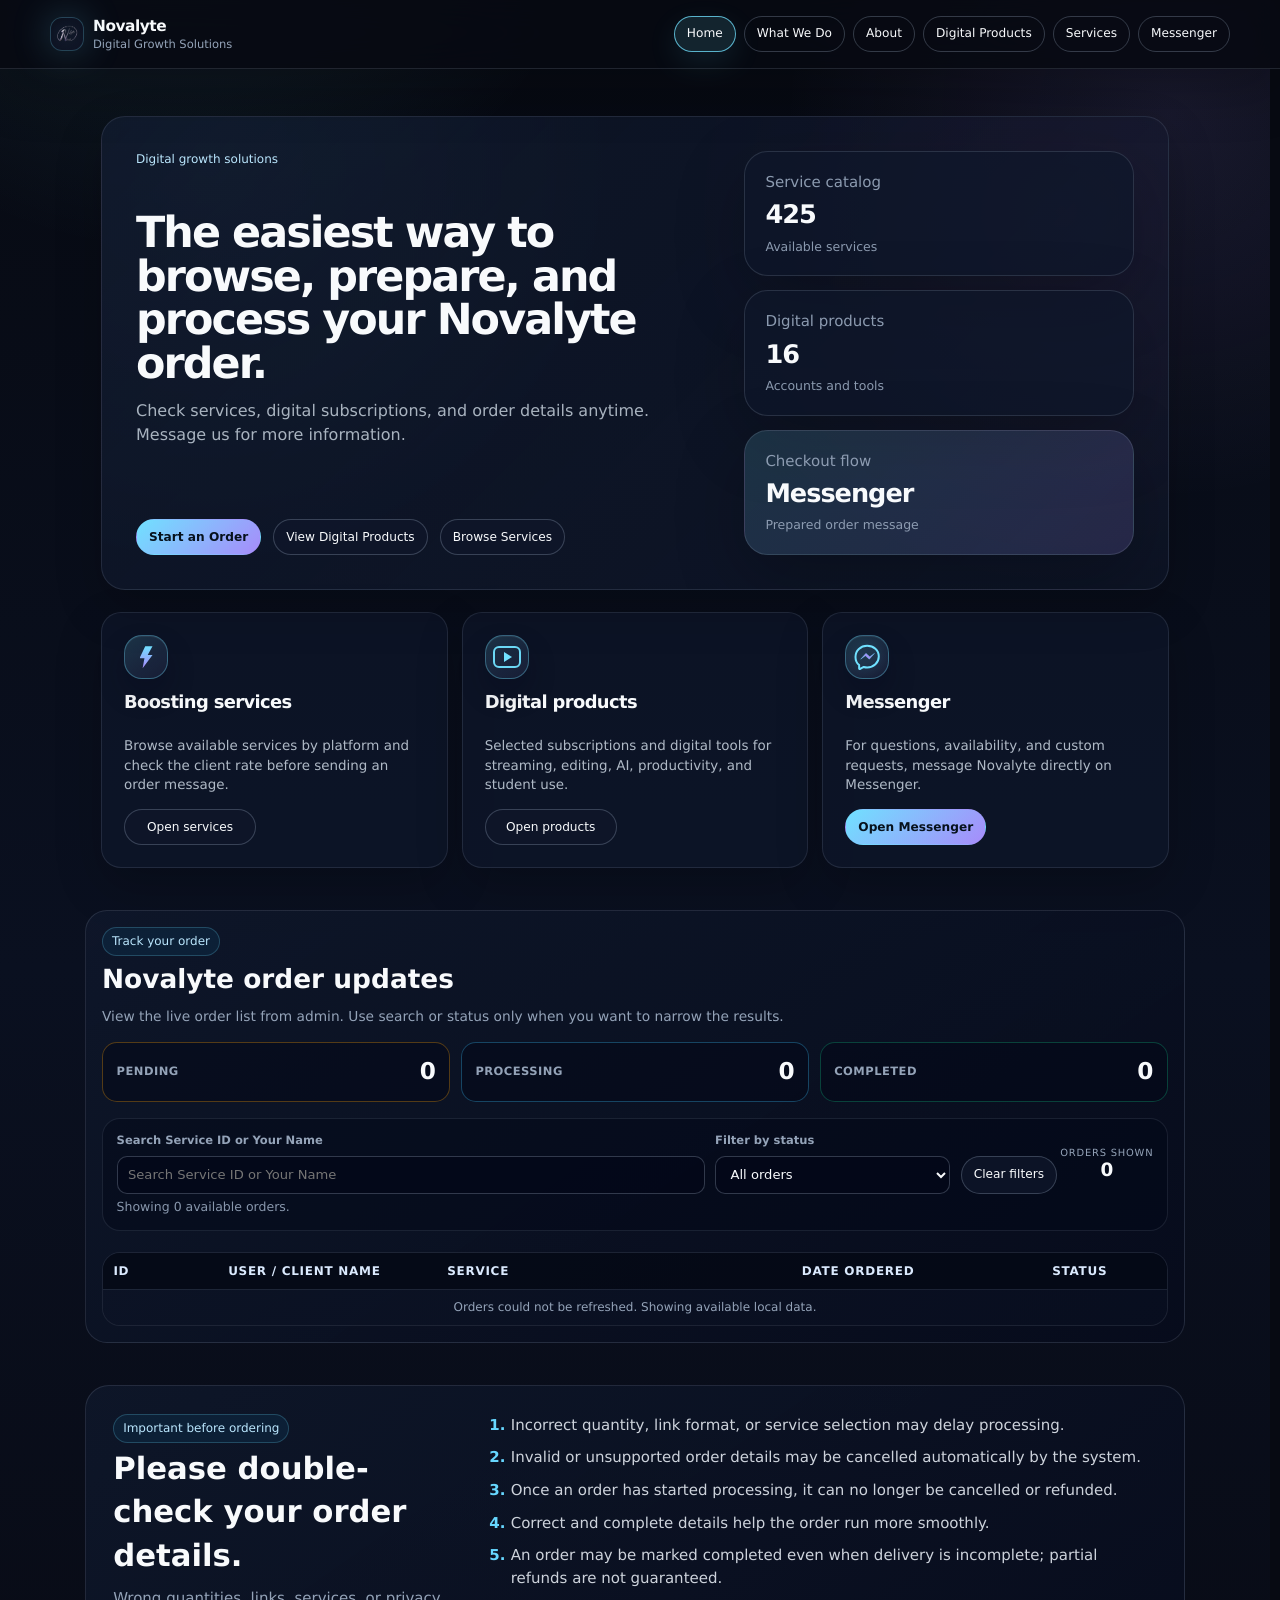
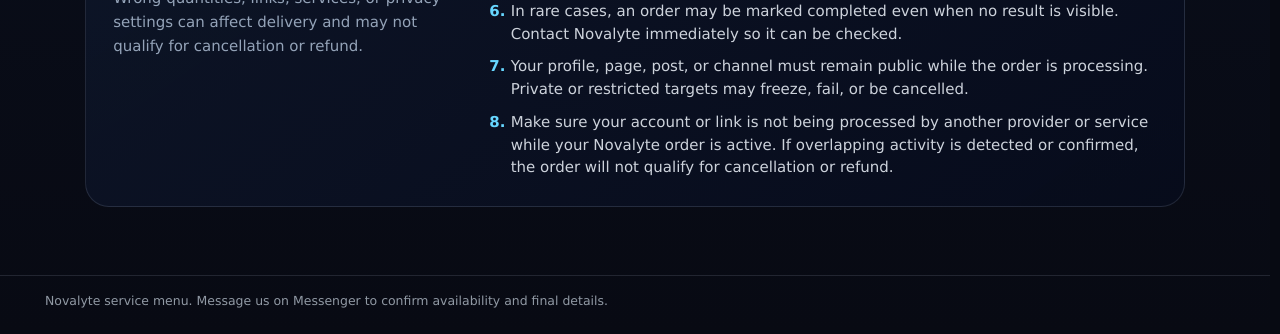
==== commit 7140cc0d: "Novalyte-v6.0.44-lock-client-navigation" ====
--- a/index.html
+++ b/index.html
@@ -6,10 +6,10 @@
   <title>Novalyte Digital Growth Portal</title>
   <meta name="description" content="Novalyte digital growth portal for social growth services, digital subscriptions, and Messenger-ready checkout.">
   <link rel="icon" href="assets/icons/novalyte.svg" type="image/svg+xml">
-  <link rel="stylesheet" href="assets/css/styles.css?v=6.0.40">
-  <link rel="stylesheet" href="assets/css/mobile.css?v=6.0.31" media="screen and (max-width: 820px)">
+  <link rel="stylesheet" href="assets/css/styles.css?v=6.0.44">
+  <link rel="stylesheet" href="assets/css/mobile.css?v=6.0.44" media="screen and (max-width: 820px)">
 </head>
-<body data-build="v6.0.0">
+<body data-build="v6.0.0" class="client-site">
   <header class="topbar">
     <div class="shell topbar-inner">
       <a class="brand" href="#top" id="homeBrand" aria-label="Novalyte home">
--- a/assets/css/styles.css
+++ b/assets/css/styles.css
@@ -12907,3 +12907,163 @@
   outline-offset: 2px !important;
 }
 /* end v6.0.40 voided-order grouping and presentation */
+
+/* v6.0.41 requested-only: compact centered modal cards where the content allows it */
+#voidModal,
+#orderDetailsModal,
+#digitalProductModal {
+  align-items: center !important;
+  justify-content: center !important;
+  padding: clamp(12px, 3vw, 24px) !important;
+}
+
+#voidModal .modal-card,
+#orderDetailsModal .modal-card,
+#digitalProductModal .modal-card {
+  width: min(520px, calc(100vw - 28px)) !important;
+  max-width: 520px !important;
+  max-height: calc(100dvh - 28px) !important;
+  padding: 22px !important;
+  border-radius: 22px !important;
+  overflow: auto !important;
+}
+
+#voidModal .modal-head,
+#orderDetailsModal .modal-head,
+#digitalProductModal .modal-head {
+  flex-direction: row !important;
+  align-items: flex-start !important;
+  justify-content: space-between !important;
+  gap: 14px !important;
+  margin-bottom: 16px !important;
+}
+
+#voidModal .modal-head > div,
+#orderDetailsModal .modal-head > div,
+#digitalProductModal .modal-head > div {
+  min-width: 0 !important;
+}
+
+#voidModal .modal-head .modal-x-btn,
+#orderDetailsModal .modal-head .modal-x-btn,
+#digitalProductModal .modal-head .icon-btn {
+  width: 42px !important;
+  min-width: 42px !important;
+  height: 42px !important;
+  min-height: 42px !important;
+  padding: 0 !important;
+  flex: 0 0 42px !important;
+}
+
+#voidModal .service-desc {
+  max-width: 38rem !important;
+  margin-top: 6px !important;
+  line-height: 1.45 !important;
+}
+
+#voidModal #voidReason {
+  min-height: 112px !important;
+  max-height: 180px !important;
+}
+
+#voidModal .modal-actions {
+  margin-top: 16px !important;
+}
+
+#voidModal #confirmVoidBtn {
+  min-width: 150px !important;
+}
+
+#orderDetailsModal .details-grid {
+  max-height: min(62dvh, 520px) !important;
+  overflow: auto !important;
+  padding-right: 2px !important;
+}
+
+#digitalProductModal .digital-product-modal-image {
+  max-height: 220px !important;
+  object-fit: contain !important;
+}
+
+@media (max-width: 560px) {
+  #voidModal,
+  #orderDetailsModal,
+  #digitalProductModal {
+    align-items: center !important;
+    padding: 12px !important;
+  }
+
+  #voidModal .modal-card,
+  #orderDetailsModal .modal-card,
+  #digitalProductModal .modal-card {
+    width: calc(100vw - 24px) !important;
+    max-width: 520px !important;
+    max-height: calc(100dvh - 24px) !important;
+    padding: 17px !important;
+    border-radius: 19px !important;
+  }
+
+  #voidModal .modal-head,
+  #orderDetailsModal .modal-head,
+  #digitalProductModal .modal-head {
+    flex-direction: row !important;
+  }
+
+  #voidModal .modal-head .modal-x-btn,
+  #orderDetailsModal .modal-head .modal-x-btn,
+  #digitalProductModal .modal-head .icon-btn {
+    width: 38px !important;
+    min-width: 38px !important;
+    height: 38px !important;
+    min-height: 38px !important;
+    flex-basis: 38px !important;
+  }
+
+  #voidModal #confirmVoidBtn,
+  #digitalProductModal .modal-actions .btn {
+    width: 100% !important;
+  }
+}
+/* end v6.0.41 compact modal presentation */
+
+/* v6.0.42 requested-only: center action notifications instead of pinning them to a corner */
+.toast-stack {
+  left: 50% !important;
+  right: auto !important;
+  bottom: max(18px, env(safe-area-inset-bottom)) !important;
+  width: min(420px, calc(100vw - 32px)) !important;
+  transform: translateX(-50%) !important;
+  justify-items: stretch !important;
+}
+
+.toast-stack .toast {
+  width: 100% !important;
+  max-width: 100% !important;
+  text-align: center !important;
+}
+
+@media (max-width: 560px) {
+  .toast-stack {
+    bottom: max(12px, calc(env(safe-area-inset-bottom) + 10px)) !important;
+    width: calc(100vw - 24px) !important;
+  }
+}
+/* end v6.0.42 centered action notifications */
+
+/* v6.0.44 corrected scope: lock the public Client View navigation on non-mobile widths only */
+@media (min-width: 821px) {
+  body.client-site {
+    --client-desktop-nav-height: 68px;
+    padding-top: var(--client-desktop-nav-height) !important;
+  }
+
+  body.client-site > .topbar {
+    position: fixed !important;
+    top: 0 !important;
+    right: 0 !important;
+    left: 0 !important;
+    width: 100% !important;
+    z-index: 2200 !important;
+  }
+}
+/* end v6.0.44 fixed Client View navigation */
--- a/assets/css/mobile.css
+++ b/assets/css/mobile.css
@@ -2686,3 +2686,304 @@
   }
 }
 /* end v6.0.30 mobile mirror layout */
+
+/* v6.0.42 requested-only: true mobile record cards for Services, Digital Products, and Orders */
+@media (max-width: 820px) {
+  body.admin-dashboard-mode #services .responsive-table,
+  body.admin-dashboard-mode #digital-products .responsive-table,
+  body.admin-dashboard-mode #orders .responsive-table,
+  body.admin-dashboard-mode #orders .orders-table-wrap {
+    display: block !important;
+    width: 100% !important;
+    max-width: 100% !important;
+    overflow: visible !important;
+    border-radius: 0 !important;
+    background: transparent !important;
+  }
+
+  body.admin-dashboard-mode #services table.services-ledger-table,
+  body.admin-dashboard-mode #digital-products .responsive-table table,
+  body.admin-dashboard-mode #digital-products table,
+  body.admin-dashboard-mode #orders .orders-ledger-table,
+  body.admin-dashboard-mode #orders table {
+    display: block !important;
+    width: 100% !important;
+    min-width: 0 !important;
+    max-width: 100% !important;
+    table-layout: auto !important;
+    border-collapse: separate !important;
+    border-spacing: 0 !important;
+  }
+
+  body.admin-dashboard-mode #services table colgroup,
+  body.admin-dashboard-mode #digital-products table colgroup,
+  body.admin-dashboard-mode #orders table colgroup,
+  body.admin-dashboard-mode #services table thead,
+  body.admin-dashboard-mode #digital-products table thead,
+  body.admin-dashboard-mode #orders table thead {
+    display: none !important;
+  }
+
+  body.admin-dashboard-mode #services table tbody,
+  body.admin-dashboard-mode #digital-products table tbody,
+  body.admin-dashboard-mode #orders table tbody {
+    display: grid !important;
+    width: 100% !important;
+    gap: 12px !important;
+  }
+
+  body.admin-dashboard-mode #services table tbody tr,
+  body.admin-dashboard-mode #digital-products table tbody tr,
+  body.admin-dashboard-mode #orders table tbody tr {
+    display: grid !important;
+    grid-template-columns: minmax(0, 1fr) !important;
+    width: 100% !important;
+    min-width: 0 !important;
+    margin: 0 !important;
+    padding: 13px 14px !important;
+    gap: 0 !important;
+    border: 1px solid var(--border) !important;
+    border-radius: 17px !important;
+    background: rgba(7, 14, 30, 0.88) !important;
+    box-shadow: 0 10px 24px rgba(0, 0, 0, 0.14) !important;
+    overflow: hidden !important;
+  }
+
+  body.admin-dashboard-mode #services table tbody td,
+  body.admin-dashboard-mode #digital-products table tbody td,
+  body.admin-dashboard-mode #orders table tbody td {
+    display: grid !important;
+    grid-template-columns: minmax(84px, 31%) minmax(0, 1fr) !important;
+    align-items: start !important;
+    column-gap: 12px !important;
+    row-gap: 3px !important;
+    width: 100% !important;
+    min-width: 0 !important;
+    max-width: 100% !important;
+    padding: 8px 0 !important;
+    border: 0 !important;
+    border-bottom: 1px solid rgba(148, 163, 184, 0.12) !important;
+    text-align: left !important;
+    white-space: normal !important;
+    overflow: visible !important;
+    overflow-wrap: anywhere !important;
+  }
+
+  body.admin-dashboard-mode #services table tbody td:last-child,
+  body.admin-dashboard-mode #digital-products table tbody td:last-child,
+  body.admin-dashboard-mode #orders table tbody td:last-child {
+    border-bottom: 0 !important;
+    padding-bottom: 1px !important;
+  }
+
+  body.admin-dashboard-mode #services table tbody td::before,
+  body.admin-dashboard-mode #digital-products table tbody td::before,
+  body.admin-dashboard-mode #orders table tbody td::before {
+    content: attr(data-label) !important;
+    display: block !important;
+    grid-column: 1 !important;
+    grid-row: 1 / span 20 !important;
+    min-width: 0 !important;
+    color: var(--muted) !important;
+    font-size: 0.68rem !important;
+    font-weight: 800 !important;
+    line-height: 1.25 !important;
+    letter-spacing: 0.045em !important;
+    text-transform: uppercase !important;
+    white-space: normal !important;
+    overflow-wrap: anywhere !important;
+  }
+
+  body.admin-dashboard-mode #services table tbody td > *,
+  body.admin-dashboard-mode #digital-products table tbody td > *,
+  body.admin-dashboard-mode #orders table tbody td > * {
+    grid-column: 2 !important;
+    min-width: 0 !important;
+    max-width: 100% !important;
+  }
+
+  body.admin-dashboard-mode #services table tbody td br,
+  body.admin-dashboard-mode #digital-products table tbody td br,
+  body.admin-dashboard-mode #orders table tbody td br {
+    display: none !important;
+  }
+
+  body.admin-dashboard-mode #services table td[data-label="Service"],
+  body.admin-dashboard-mode #digital-products table td[data-label="Product"] {
+    grid-template-columns: minmax(0, 1fr) !important;
+    padding-top: 2px !important;
+    padding-bottom: 11px !important;
+  }
+
+  body.admin-dashboard-mode #services table td[data-label="Service"]::before,
+  body.admin-dashboard-mode #digital-products table td[data-label="Product"]::before {
+    grid-column: 1 !important;
+    grid-row: auto !important;
+    margin-bottom: 5px !important;
+  }
+
+  body.admin-dashboard-mode #services table td[data-label="Service"] > *,
+  body.admin-dashboard-mode #digital-products table td[data-label="Product"] > * {
+    grid-column: 1 !important;
+  }
+
+  body.admin-dashboard-mode #digital-products .admin-product-cell {
+    display: grid !important;
+    grid-template-columns: 48px minmax(0, 1fr) !important;
+    align-items: start !important;
+    gap: 10px !important;
+    width: 100% !important;
+  }
+
+  body.admin-dashboard-mode #digital-products .admin-product-cell img {
+    width: 48px !important;
+    height: 48px !important;
+    border-radius: 12px !important;
+    object-fit: cover !important;
+  }
+
+  body.admin-dashboard-mode #services table td[data-label="Status"],
+  body.admin-dashboard-mode #services table td[data-label="Actions"],
+  body.admin-dashboard-mode #digital-products table td[data-label="Status"],
+  body.admin-dashboard-mode #digital-products table td[data-label="Actions"],
+  body.admin-dashboard-mode #orders table td[data-label="Status"],
+  body.admin-dashboard-mode #orders table td[data-label="Payment"],
+  body.admin-dashboard-mode #orders table td[data-label="Actions"] {
+    grid-template-columns: minmax(0, 1fr) !important;
+    justify-items: center !important;
+    text-align: center !important;
+    padding-top: 10px !important;
+    padding-bottom: 10px !important;
+  }
+
+  body.admin-dashboard-mode #services table td[data-label="Status"]::before,
+  body.admin-dashboard-mode #services table td[data-label="Actions"]::before,
+  body.admin-dashboard-mode #digital-products table td[data-label="Status"]::before,
+  body.admin-dashboard-mode #digital-products table td[data-label="Actions"]::before,
+  body.admin-dashboard-mode #orders table td[data-label="Status"]::before,
+  body.admin-dashboard-mode #orders table td[data-label="Payment"]::before,
+  body.admin-dashboard-mode #orders table td[data-label="Actions"]::before {
+    grid-column: 1 !important;
+    grid-row: auto !important;
+    width: 100% !important;
+    margin-bottom: 7px !important;
+    text-align: center !important;
+  }
+
+  body.admin-dashboard-mode #services table td[data-label="Status"] > *,
+  body.admin-dashboard-mode #services table td[data-label="Actions"] > *,
+  body.admin-dashboard-mode #digital-products table td[data-label="Status"] > *,
+  body.admin-dashboard-mode #digital-products table td[data-label="Actions"] > *,
+  body.admin-dashboard-mode #orders table td[data-label="Status"] > *,
+  body.admin-dashboard-mode #orders table td[data-label="Payment"] > *,
+  body.admin-dashboard-mode #orders table td[data-label="Actions"] > * {
+    grid-column: 1 !important;
+  }
+
+  body.admin-dashboard-mode #services .actions-cell,
+  body.admin-dashboard-mode #digital-products .actions-cell,
+  body.admin-dashboard-mode #digital-products .admin-digital-actions,
+  body.admin-dashboard-mode #orders .orders-actions-wrap {
+    display: grid !important;
+    grid-template-columns: repeat(2, minmax(0, 1fr)) !important;
+    width: min(100%, 320px) !important;
+    max-width: 320px !important;
+    margin: 0 auto !important;
+    gap: 8px !important;
+    align-items: stretch !important;
+    justify-items: stretch !important;
+  }
+
+  body.admin-dashboard-mode #services .actions-cell .btn,
+  body.admin-dashboard-mode #digital-products .admin-digital-actions .btn,
+  body.admin-dashboard-mode #orders .orders-actions-wrap .order-action-btn {
+    width: 100% !important;
+    min-width: 0 !important;
+    max-width: none !important;
+    min-height: 40px !important;
+    margin: 0 !important;
+    white-space: normal !important;
+  }
+
+  body.admin-dashboard-mode #services .actions-cell [data-create-order],
+  body.admin-dashboard-mode #digital-products .admin-digital-actions [data-create-digital-order] {
+    grid-column: 1 / -1 !important;
+  }
+
+  body.admin-dashboard-mode #digital-products .admin-digital-actions [data-delete-digital-product] {
+    grid-column: 1 / -1 !important;
+    justify-self: center !important;
+    width: min(52%, 156px) !important;
+  }
+
+  body.admin-dashboard-mode #orders .orders-actions-wrap .order-action-btn[data-void-order],
+  body.admin-dashboard-mode #orders .orders-actions-wrap .order-action-btn[data-undo-void] {
+    grid-column: 1 / -1 !important;
+    justify-self: center !important;
+    width: min(52%, 156px) !important;
+    max-width: 156px !important;
+  }
+
+  body.admin-dashboard-mode #orders .order-status-select,
+  body.admin-dashboard-mode #orders .order-status-inline {
+    width: min(100%, 190px) !important;
+    min-width: 0 !important;
+    max-width: 190px !important;
+    margin: 0 auto !important;
+    font-size: 0.8rem !important;
+  }
+
+  body.admin-dashboard-mode #orders .order-status-pill,
+  body.admin-dashboard-mode #orders .payment-pill,
+  body.admin-dashboard-mode #services .status-pill,
+  body.admin-dashboard-mode #digital-products .status-pill {
+    margin-left: auto !important;
+    margin-right: auto !important;
+  }
+
+  body.admin-dashboard-mode #services .recommend-cell {
+    align-items: center !important;
+  }
+
+  body.admin-dashboard-mode #services .recommend-toggle {
+    justify-self: start !important;
+  }
+
+  body.admin-dashboard-mode #services table tbody tr.empty-table-row,
+  body.admin-dashboard-mode #digital-products table tbody tr.empty-table-row,
+  body.admin-dashboard-mode #orders table tbody tr.empty-table-row {
+    display: block !important;
+    padding: 0 !important;
+  }
+
+  body.admin-dashboard-mode #services table tbody tr.empty-table-row td,
+  body.admin-dashboard-mode #digital-products table tbody tr.empty-table-row td,
+  body.admin-dashboard-mode #orders table tbody tr.empty-table-row td {
+    display: block !important;
+    padding: 0 !important;
+    border: 0 !important;
+  }
+
+  body.admin-dashboard-mode #services table tbody tr.empty-table-row td::before,
+  body.admin-dashboard-mode #digital-products table tbody tr.empty-table-row td::before,
+  body.admin-dashboard-mode #orders table tbody tr.empty-table-row td::before {
+    content: none !important;
+    display: none !important;
+  }
+}
+
+@media (max-width: 390px) {
+  body.admin-dashboard-mode #services table tbody td,
+  body.admin-dashboard-mode #digital-products table tbody td,
+  body.admin-dashboard-mode #orders table tbody td {
+    grid-template-columns: minmax(76px, 30%) minmax(0, 1fr) !important;
+    column-gap: 9px !important;
+  }
+
+  body.admin-dashboard-mode #services table tbody tr,
+  body.admin-dashboard-mode #digital-products table tbody tr,
+  body.admin-dashboard-mode #orders table tbody tr {
+    padding: 12px !important;
+  }
+}
+/* end v6.0.42 true mobile record cards */
